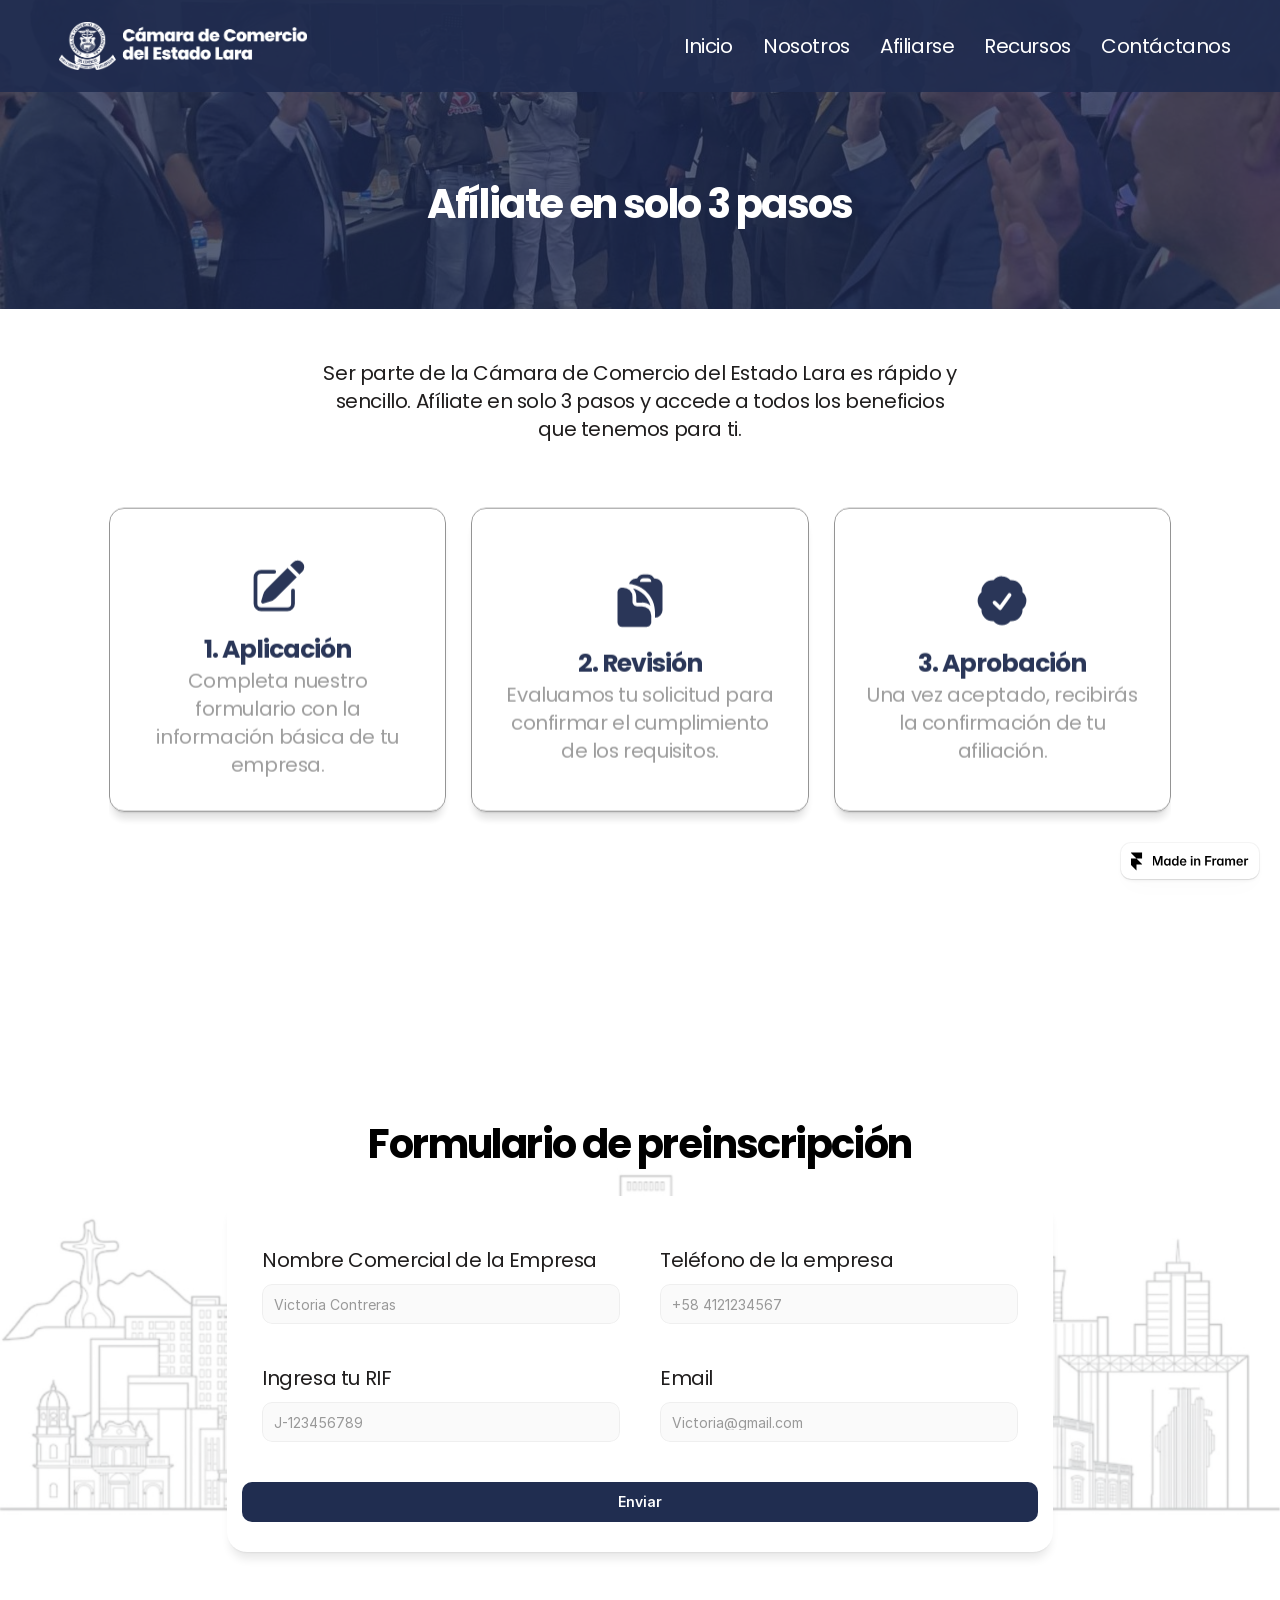
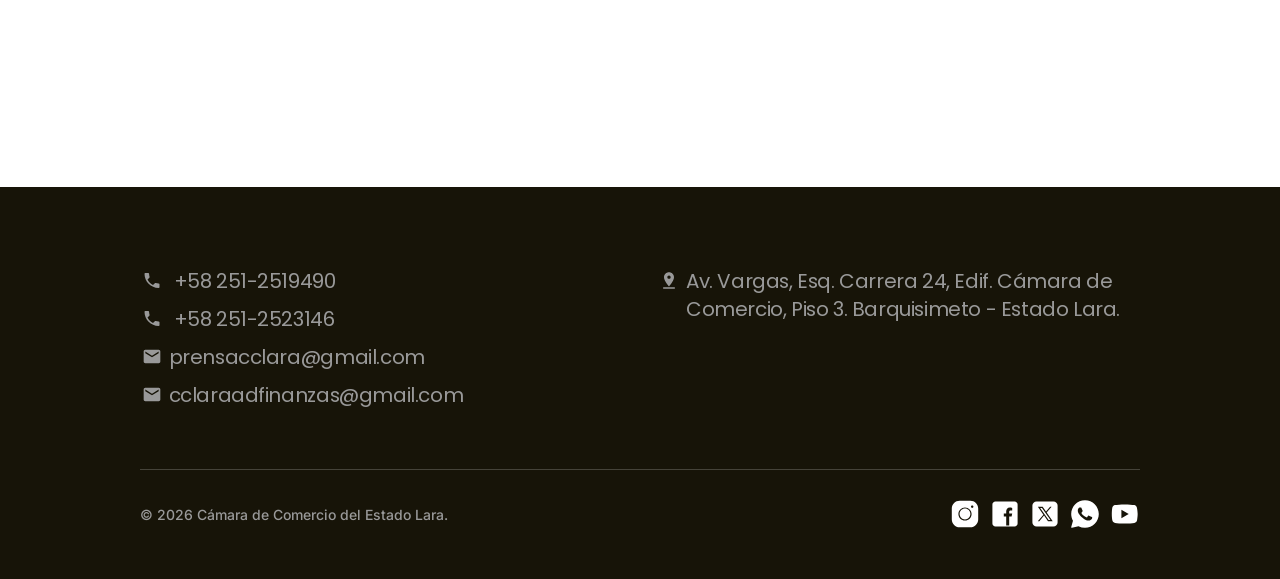
==== afiliarse.html @ 31dc7b29 "Sitio estático exportado desde Framer (HTML, CSS, JS y assets locales) Co-Authored-By: Claude Opus 5" ====
<!doctype html>
<!-- Made in Framer · framer.com -->
<!-- Published Oct 28, 2026, 7:28 PM UTC -->
<html lang="es-VE">
<head>
	<meta charset="utf-8">
	<meta name="viewport" content="width=device-width">
	<meta name="generator" content="Framer 6396d1e">
	<title>Cámara de Comercio Lara</title>
    <link rel="canonical" href="https://camaradecomerciolara.framer.website/afiliarse"><meta property="og:url" content="https://camaradecomerciolara.framer.website/afiliarse"><meta name="description" content="Made with Framer">
    <meta name="framer-search-index" content="/assets/fu/sites/qvVd5x1oqgm8UECJxH6ip/searchIndex-bVcQZ0W7D3Bi.json">
    <meta name="framer-search-index-fallback" content="/assets/fu/sites/qvVd5x1oqgm8UECJxH6ip/searchIndex-euTjOfodGPNb.json">
    <link href="/assets/fu/images/rtGBe6erPjxikh9yQqqmnPoD8.png" rel="icon" media="(prefers-color-scheme: light)">
    <link href="/assets/fu/images/SMGLBYGvixK3QliwaBblkckESlc.png" rel="icon" media="(prefers-color-scheme: dark)">
    <!-- Open Graph -->
    <meta property="og:type" content="website">
    <meta property="og:title" content="Cámara de Comercio Lara">
    <meta property="og:description" content="Made with Framer">
    <!-- X -->
    <meta name="twitter:card" content="summary_large_image">
    <meta name="twitter:title" content="Cámara de Comercio Lara">
    <meta name="twitter:description" content="Made with Framer">
	
	
	
	
	<!-- Start of headStart -->
    
    <!-- End of headStart -->
	
	<style data-framer-font-css>/* cyrillic-ext */
@font-face {
  font-family: 'Inter';
  font-style: normal;
  font-weight: 500;
  font-display: swap;
  src: url(/assets/gfonts/s/inter/v20/UcCO3FwrK3iLTeHuS_nVMrMxCp50SjIw2boKoduKmMEVuI6fAZJhiI2B.woff2) format('woff2');
  unicode-range: U+0460-052F, U+1C80-1C8A, U+20B4, U+2DE0-2DFF, U+A640-A69F, U+FE2E-FE2F;
}
/* cyrillic */
@font-face {
  font-family: 'Inter';
  font-style: normal;
  font-weight: 500;
  font-display: swap;
  src: url(/assets/gfonts/s/inter/v20/UcCO3FwrK3iLTeHuS_nVMrMxCp50SjIw2boKoduKmMEVuI6fAZthiI2B.woff2) format('woff2');
  unicode-range: U+0301, U+0400-045F, U+0490-0491, U+04B0-04B1, U+2116;
}
/* greek-ext */
@font-face {
  font-family: 'Inter';
  font-style: normal;
  font-weight: 500;
  font-display: swap;
  src: url(/assets/gfonts/s/inter/v20/UcCO3FwrK3iLTeHuS_nVMrMxCp50SjIw2boKoduKmMEVuI6fAZNhiI2B.woff2) format('woff2');
  unicode-range: U+1F00-1FFF;
}
/* greek */
@font-face {
  font-family: 'Inter';
  font-style: normal;
  font-weight: 500;
  font-display: swap;
  src: url(/assets/gfonts/s/inter/v20/UcCO3FwrK3iLTeHuS_nVMrMxCp50SjIw2boKoduKmMEVuI6fAZxhiI2B.woff2) format('woff2');
  unicode-range: U+0370-0377, U+037A-037F, U+0384-038A, U+038C, U+038E-03A1, U+03A3-03FF;
}
/* vietnamese */
@font-face {
  font-family: 'Inter';
  font-style: normal;
  font-weight: 500;
  font-display: swap;
  src: url(/assets/gfonts/s/inter/v20/UcCO3FwrK3iLTeHuS_nVMrMxCp50SjIw2boKoduKmMEVuI6fAZBhiI2B.woff2) format('woff2');
  unicode-range: U+0102-0103, U+0110-0111, U+0128-0129, U+0168-0169, U+01A0-01A1, U+01AF-01B0, U+0300-0301, U+0303-0304, U+0308-0309, U+0323, U+0329, U+1EA0-1EF9, U+20AB;
}
/* latin-ext */
@font-face {
  font-family: 'Inter';
  font-style: normal;
  font-weight: 500;
  font-display: swap;
  src: url(/assets/gfonts/s/inter/v20/UcCO3FwrK3iLTeHuS_nVMrMxCp50SjIw2boKoduKmMEVuI6fAZFhiI2B.woff2) format('woff2');
  unicode-range: U+0100-02BA, U+02BD-02C5, U+02C7-02CC, U+02CE-02D7, U+02DD-02FF, U+0304, U+0308, U+0329, U+1D00-1DBF, U+1E00-1E9F, U+1EF2-1EFF, U+2020, U+20A0-20AB, U+20AD-20C4, U+2113, U+2C60-2C7F, U+A720-A7FF;
}
/* latin */
@font-face {
  font-family: 'Inter';
  font-style: normal;
  font-weight: 500;
  font-display: swap;
  src: url(/assets/gfonts/s/inter/v20/UcCO3FwrK3iLTeHuS_nVMrMxCp50SjIw2boKoduKmMEVuI6fAZ9hiA.woff2) format('woff2');
  unicode-range: U+0000-00FF, U+0131, U+0152-0153, U+02BB-02BC, U+02C6, U+02DA, U+02DC, U+0304, U+0308, U+0329, U+2000-206F, U+20AC, U+2122, U+2191, U+2193, U+2212, U+2215, U+FEFF, U+FFFD;
}
/* cyrillic-ext */
@font-face {
  font-family: 'Fragment Mono';
  font-style: normal;
  font-weight: 400;
  src: url(/assets/gfonts/s/fragmentmono/v6/4iCr6K5wfMRRjxp0DA6-2CLnB45HhrUI.woff2) format('woff2');
  unicode-range: U+0460-052F, U+1C80-1C8A, U+20B4, U+2DE0-2DFF, U+A640-A69F, U+FE2E-FE2F;
}
/* latin-ext */
@font-face {
  font-family: 'Fragment Mono';
  font-style: normal;
  font-weight: 400;
  src: url(/assets/gfonts/s/fragmentmono/v6/4iCr6K5wfMRRjxp0DA6-2CLnB41HhrUI.woff2) format('woff2');
  unicode-range: U+0100-02BA, U+02BD-02C5, U+02C7-02CC, U+02CE-02D7, U+02DD-02FF, U+0304, U+0308, U+0329, U+1D00-1DBF, U+1E00-1E9F, U+1EF2-1EFF, U+2020, U+20A0-20AB, U+20AD-20C4, U+2113, U+2C60-2C7F, U+A720-A7FF;
}
/* latin */
@font-face {
  font-family: 'Fragment Mono';
  font-style: normal;
  font-weight: 400;
  src: url(/assets/gfonts/s/fragmentmono/v6/4iCr6K5wfMRRjxp0DA6-2CLnB4NHhg.woff2) format('woff2');
  unicode-range: U+0000-00FF, U+0131, U+0152-0153, U+02BB-02BC, U+02C6, U+02DA, U+02DC, U+0304, U+0308, U+0329, U+2000-206F, U+20AC, U+2122, U+2191, U+2193, U+2212, U+2215, U+FEFF, U+FFFD;
}

@font-face { font-family: "Inter"; src: url("/assets/fu/assets/5vvr9Vy74if2I6bQbJvbw7SY1pQ.woff2"); font-display: swap; font-style: normal; font-weight: 400; unicode-range: U+0460-052F, U+1C80-1C88, U+20B4, U+2DE0-2DFF, U+A640-A69F, U+FE2E-FE2F }
@font-face { font-family: "Inter"; src: url("/assets/fu/assets/EOr0mi4hNtlgWNn9if640EZzXCo.woff2"); font-display: swap; font-style: normal; font-weight: 400; unicode-range: U+0301, U+0400-045F, U+0490-0491, U+04B0-04B1, U+2116 }
@font-face { font-family: "Inter"; src: url("/assets/fu/assets/Y9k9QrlZAqio88Klkmbd8VoMQc.woff2"); font-display: swap; font-style: normal; font-weight: 400; unicode-range: U+1F00-1FFF }
@font-face { font-family: "Inter"; src: url("/assets/fu/assets/OYrD2tBIBPvoJXiIHnLoOXnY9M.woff2"); font-display: swap; font-style: normal; font-weight: 400; unicode-range: U+0370-03FF }
@font-face { font-family: "Inter"; src: url("/assets/fu/assets/JeYwfuaPfZHQhEG8U5gtPDZ7WQ.woff2"); font-display: swap; font-style: normal; font-weight: 400; unicode-range: U+0100-024F, U+0259, U+1E00-1EFF, U+2020, U+20A0-20AB, U+20AD-20CF, U+2113, U+2C60-2C7F, U+A720-A7FF }
@font-face { font-family: "Inter"; src: url("/assets/fu/assets/GrgcKwrN6d3Uz8EwcLHZxwEfC4.woff2"); font-display: swap; font-style: normal; font-weight: 400; unicode-range: U+0000-00FF, U+0131, U+0152-0153, U+02BB-02BC, U+02C6, U+02DA, U+02DC, U+2000-206F, U+2070, U+2074-207E, U+2080-208E, U+20AC, U+2122, U+2191, U+2193, U+2212, U+2215, U+FEFF, U+FFFD }
@font-face { font-family: "Inter"; src: url("/assets/fu/assets/b6Y37FthZeALduNqHicBT6FutY.woff2"); font-display: swap; font-style: normal; font-weight: 400; unicode-range: U+0102-0103, U+0110-0111, U+0128-0129, U+0168-0169, U+01A0-01A1, U+01AF-01B0, U+1EA0-1EF9, U+20AB }
@font-face { font-family: "Inter"; src: url("/assets/fu/assets/vQyevYAyHtARFwPqUzQGpnDs.woff2"); font-display: swap; font-style: normal; font-weight: 400; unicode-range: U+0000-00FF, U+0131, U+0152-0153, U+02BB-02BC, U+02C6, U+02DA, U+02DC, U+2000-206F, U+2074, U+20AC, U+2122, U+2191, U+2193, U+2212, U+2215, U+FEFF, U+FFFD }
@font-face { font-family: "Inter"; src: url("/assets/fu/assets/mkY5Sgyq51ik0AMrSBwhm9DJg.woff2"); font-style: normal; font-weight: 900; unicode-range: U+0460-052F, U+1C80-1C88, U+20B4, U+2DE0-2DFF, U+A640-A69F, U+FE2E-FE2F }
@font-face { font-family: "Inter"; src: url("/assets/fu/assets/X5hj6qzcHUYv7h1390c8Rhm6550.woff2"); font-style: normal; font-weight: 900; unicode-range: U+0301, U+0400-045F, U+0490-0491, U+04B0-04B1, U+2116 }
@font-face { font-family: "Inter"; src: url("/assets/fu/assets/gQhNpS3tN86g8RcVKYUUaKt2oMQ.woff2"); font-style: normal; font-weight: 900; unicode-range: U+1F00-1FFF }
@font-face { font-family: "Inter"; src: url("/assets/fu/assets/cugnVhSraaRyANCaUtI5FV17wk.woff2"); font-style: normal; font-weight: 900; unicode-range: U+0370-03FF }
@font-face { font-family: "Inter"; src: url("/assets/fu/assets/5HcVoGak8k5agFJSaKa4floXVu0.woff2"); font-style: normal; font-weight: 900; unicode-range: U+0100-024F, U+0259, U+1E00-1EFF, U+2020, U+20A0-20AB, U+20AD-20CF, U+2113, U+2C60-2C7F, U+A720-A7FF }
@font-face { font-family: "Inter"; src: url("/assets/fu/assets/jn4BtSPLlS0NDp1KiFAtFKiiY0o.woff2"); font-style: normal; font-weight: 900; unicode-range: U+0000-00FF, U+0131, U+0152-0153, U+02BB-02BC, U+02C6, U+02DA, U+02DC, U+2000-206F, U+2074, U+20AC, U+2122, U+2191, U+2193, U+2212, U+2215, U+FEFF, U+FFFD }
@font-face { font-family: "Inter"; src: url("/assets/fu/assets/P2Bw01CtL0b9wqygO0sSVogWbo.woff2"); font-style: normal; font-weight: 900; unicode-range: U+0102-0103, U+0110-0111, U+0128-0129, U+0168-0169, U+01A0-01A1, U+01AF-01B0, U+1EA0-1EF9, U+20AB }
@font-face { font-family: "Inter"; src: url("/assets/fu/assets/05KsVHGDmqXSBXM4yRZ65P8i0s.woff2"); font-style: italic; font-weight: 900; unicode-range: U+0460-052F, U+1C80-1C88, U+20B4, U+2DE0-2DFF, U+A640-A69F, U+FE2E-FE2F }
@font-face { font-family: "Inter"; src: url("/assets/fu/assets/ky8ovPukK4dJ1Pxq74qGhOqCYI.woff2"); font-style: italic; font-weight: 900; unicode-range: U+0301, U+0400-045F, U+0490-0491, U+04B0-04B1, U+2116 }
@font-face { font-family: "Inter"; src: url("/assets/fu/assets/vvNSqIj42qeQ2bvCRBIWKHscrc.woff2"); font-style: italic; font-weight: 900; unicode-range: U+1F00-1FFF }
@font-face { font-family: "Inter"; src: url("/assets/fu/assets/3ZmXbBKToJifDV9gwcifVd1tEY.woff2"); font-style: italic; font-weight: 900; unicode-range: U+0370-03FF }
@font-face { font-family: "Inter"; src: url("/assets/fu/assets/FNfhX3dt4ChuLJq2PwdlxHO7PU.woff2"); font-style: italic; font-weight: 900; unicode-range: U+0100-024F, U+0259, U+1E00-1EFF, U+2020, U+20A0-20AB, U+20AD-20CF, U+2113, U+2C60-2C7F, U+A720-A7FF }
@font-face { font-family: "Inter"; src: url("/assets/fu/assets/g0c8vEViiXNlKAgI4Ymmk3Ig.woff2"); font-style: italic; font-weight: 900; unicode-range: U+0000-00FF, U+0131, U+0152-0153, U+02BB-02BC, U+02C6, U+02DA, U+02DC, U+2000-206F, U+2074, U+20AC, U+2122, U+2191, U+2193, U+2212, U+2215, U+FEFF, U+FFFD }
@font-face { font-family: "Inter"; src: url("/assets/fu/assets/efTfQcBJ53kM2pB1hezSZ3RDUFs.woff2"); font-style: italic; font-weight: 900; unicode-range: U+0102-0103, U+0110-0111, U+0128-0129, U+0168-0169, U+01A0-01A1, U+01AF-01B0, U+1EA0-1EF9, U+20AB }
@font-face { font-family: "Inter"; src: url("/assets/fu/assets/H89BbHkbHDzlxZzxi8uPzTsp90.woff2"); font-display: swap; font-style: italic; font-weight: 700; unicode-range: U+0460-052F, U+1C80-1C88, U+20B4, U+2DE0-2DFF, U+A640-A69F, U+FE2E-FE2F }
@font-face { font-family: "Inter"; src: url("/assets/fu/assets/u6gJwDuwB143kpNK1T1MDKDWkMc.woff2"); font-display: swap; font-style: italic; font-weight: 700; unicode-range: U+0301, U+0400-045F, U+0490-0491, U+04B0-04B1, U+2116 }
@font-face { font-family: "Inter"; src: url("/assets/fu/assets/43sJ6MfOPh1LCJt46OvyDuSbA6o.woff2"); font-display: swap; font-style: italic; font-weight: 700; unicode-range: U+1F00-1FFF }
@font-face { font-family: "Inter"; src: url("/assets/fu/assets/wccHG0r4gBDAIRhfHiOlq6oEkqw.woff2"); font-display: swap; font-style: italic; font-weight: 700; unicode-range: U+0370-03FF }
@font-face { font-family: "Inter"; src: url("/assets/fu/assets/WZ367JPwf9bRW6LdTHN8rXgSjw.woff2"); font-display: swap; font-style: italic; font-weight: 700; unicode-range: U+0100-024F, U+0259, U+1E00-1EFF, U+2020, U+20A0-20AB, U+20AD-20CF, U+2113, U+2C60-2C7F, U+A720-A7FF }
@font-face { font-family: "Inter"; src: url("/assets/fu/assets/QxmhnWTzLtyjIiZcfaLIJ8EFBXU.woff2"); font-display: swap; font-style: italic; font-weight: 700; unicode-range: U+0000-00FF, U+0131, U+0152-0153, U+02BB-02BC, U+02C6, U+02DA, U+02DC, U+2000-206F, U+2074, U+20AC, U+2122, U+2191, U+2193, U+2212, U+2215, U+FEFF, U+FFFD }
@font-face { font-family: "Inter"; src: url("/assets/fu/assets/2A4Xx7CngadFGlVV4xrO06OBHY.woff2"); font-display: swap; font-style: italic; font-weight: 700; unicode-range: U+0102-0103, U+0110-0111, U+0128-0129, U+0168-0169, U+01A0-01A1, U+01AF-01B0, U+1EA0-1EF9, U+20AB }
@font-face { font-family: "Inter"; src: url("/assets/fu/assets/hyOgCu0Xnghbimh0pE8QTvtt2AU.woff2"); font-display: swap; font-style: normal; font-weight: 600; unicode-range: U+0460-052F, U+1C80-1C88, U+20B4, U+2DE0-2DFF, U+A640-A69F, U+FE2E-FE2F }
@font-face { font-family: "Inter"; src: url("/assets/fu/assets/NeGmSOXrPBfEFIy5YZeHq17LEDA.woff2"); font-display: swap; font-style: normal; font-weight: 600; unicode-range: U+0301, U+0400-045F, U+0490-0491, U+04B0-04B1, U+2116 }
@font-face { font-family: "Inter"; src: url("/assets/fu/assets/oYaAX5himiTPYuN8vLWnqBbfD2s.woff2"); font-display: swap; font-style: normal; font-weight: 600; unicode-range: U+1F00-1FFF }
@font-face { font-family: "Inter"; src: url("/assets/fu/assets/lEJLP4R0yuCaMCjSXYHtJw72M.woff2"); font-display: swap; font-style: normal; font-weight: 600; unicode-range: U+0370-03FF }
@font-face { font-family: "Inter"; src: url("/assets/fu/assets/cRJyLNuTJR5jbyKzGi33wU9cqIQ.woff2"); font-display: swap; font-style: normal; font-weight: 600; unicode-range: U+0100-024F, U+0259, U+1E00-1EFF, U+2020, U+20A0-20AB, U+20AD-20CF, U+2113, U+2C60-2C7F, U+A720-A7FF }
@font-face { font-family: "Inter"; src: url("/assets/fu/assets/1ZFS7N918ojhhd0nQWdj3jz4w.woff2"); font-display: swap; font-style: normal; font-weight: 600; unicode-range: U+0000-00FF, U+0131, U+0152-0153, U+02BB-02BC, U+02C6, U+02DA, U+02DC, U+2000-206F, U+2074, U+20AC, U+2122, U+2191, U+2193, U+2212, U+2215, U+FEFF, U+FFFD }
@font-face { font-family: "Inter"; src: url("/assets/fu/assets/A0Wcc7NgXMjUuFdquHDrIZpzZw0.woff2"); font-display: swap; font-style: normal; font-weight: 600; unicode-range: U+0102-0103, U+0110-0111, U+0128-0129, U+0168-0169, U+01A0-01A1, U+01AF-01B0, U+1EA0-1EF9, U+20AB }
@font-face { font-family: "Inter"; src: url("/assets/fu/assets/DpPBYI0sL4fYLgAkX8KXOPVt7c.woff2"); font-display: swap; font-style: normal; font-weight: 700; unicode-range: U+0460-052F, U+1C80-1C88, U+20B4, U+2DE0-2DFF, U+A640-A69F, U+FE2E-FE2F }
@font-face { font-family: "Inter"; src: url("/assets/fu/assets/4RAEQdEOrcnDkhHiiCbJOw92Lk.woff2"); font-display: swap; font-style: normal; font-weight: 700; unicode-range: U+0301, U+0400-045F, U+0490-0491, U+04B0-04B1, U+2116 }
@font-face { font-family: "Inter"; src: url("/assets/fu/assets/1K3W8DizY3v4emK8Mb08YHxTbs.woff2"); font-display: swap; font-style: normal; font-weight: 700; unicode-range: U+1F00-1FFF }
@font-face { font-family: "Inter"; src: url("/assets/fu/assets/tUSCtfYVM1I1IchuyCwz9gDdQ.woff2"); font-display: swap; font-style: normal; font-weight: 700; unicode-range: U+0370-03FF }
@font-face { font-family: "Inter"; src: url("/assets/fu/assets/VgYFWiwsAC5OYxAycRXXvhze58.woff2"); font-display: swap; font-style: normal; font-weight: 700; unicode-range: U+0100-024F, U+0259, U+1E00-1EFF, U+2020, U+20A0-20AB, U+20AD-20CF, U+2113, U+2C60-2C7F, U+A720-A7FF }
@font-face { font-family: "Inter"; src: url("/assets/fu/assets/DXD0Q7LSl7HEvDzucnyLnGBHM.woff2"); font-display: swap; font-style: normal; font-weight: 700; unicode-range: U+0000-00FF, U+0131, U+0152-0153, U+02BB-02BC, U+02C6, U+02DA, U+02DC, U+2000-206F, U+2074, U+20AC, U+2122, U+2191, U+2193, U+2212, U+2215, U+FEFF, U+FFFD }
@font-face { font-family: "Inter"; src: url("/assets/fu/assets/GIryZETIX4IFypco5pYZONKhJIo.woff2"); font-display: swap; font-style: normal; font-weight: 700; unicode-range: U+0102-0103, U+0110-0111, U+0128-0129, U+0168-0169, U+01A0-01A1, U+01AF-01B0, U+1EA0-1EF9, U+20AB }
@font-face { font-family: "Inter"; src: url("/assets/fu/assets/CfMzU8w2e7tHgF4T4rATMPuWosA.woff2"); font-display: swap; font-style: italic; font-weight: 400; unicode-range: U+0460-052F, U+1C80-1C88, U+20B4, U+2DE0-2DFF, U+A640-A69F, U+FE2E-FE2F }
@font-face { font-family: "Inter"; src: url("/assets/fu/assets/867QObYax8ANsfX4TGEVU9YiCM.woff2"); font-display: swap; font-style: italic; font-weight: 400; unicode-range: U+0301, U+0400-045F, U+0490-0491, U+04B0-04B1, U+2116 }
@font-face { font-family: "Inter"; src: url("/assets/fu/assets/Oyn2ZbENFdnW7mt2Lzjk1h9Zb9k.woff2"); font-display: swap; font-style: italic; font-weight: 400; unicode-range: U+1F00-1FFF }
@font-face { font-family: "Inter"; src: url("/assets/fu/assets/cdAe8hgZ1cMyLu9g005pAW3xMo.woff2"); font-display: swap; font-style: italic; font-weight: 400; unicode-range: U+0370-03FF }
@font-face { font-family: "Inter"; src: url("/assets/fu/assets/DOfvtmE1UplCq161m6Hj8CSQYg.woff2"); font-display: swap; font-style: italic; font-weight: 400; unicode-range: U+0100-024F, U+0259, U+1E00-1EFF, U+2020, U+20A0-20AB, U+20AD-20CF, U+2113, U+2C60-2C7F, U+A720-A7FF }
@font-face { font-family: "Inter"; src: url("/assets/fu/assets/vFzuJY0c65av44uhEKB6vyjFMg.woff2"); font-display: swap; font-style: italic; font-weight: 400; unicode-range: U+0000-00FF, U+0131, U+0152-0153, U+02BB-02BC, U+02C6, U+02DA, U+02DC, U+2000-206F, U+2074, U+20AC, U+2122, U+2191, U+2193, U+2212, U+2215, U+FEFF, U+FFFD }
@font-face { font-family: "Inter"; src: url("/assets/fu/assets/tKtBcDnBMevsEEJKdNGhhkLzYo.woff2"); font-display: swap; font-style: italic; font-weight: 400; unicode-range: U+0102-0103, U+0110-0111, U+0128-0129, U+0168-0169, U+01A0-01A1, U+01AF-01B0, U+1EA0-1EF9, U+20AB }
@font-face { font-family: "Inter"; src: url("/assets/fu/assets/syRNPWzAMIrcJ3wIlPIP43KjQs.woff2"); font-display: swap; font-style: normal; font-weight: 700; unicode-range: U+0000-00FF, U+0131, U+0152-0153, U+02BB-02BC, U+02C6, U+02DA, U+02DC, U+2000-206F, U+2070, U+2074-207E, U+2080-208E, U+20AC, U+2122, U+2191, U+2193, U+2212, U+2215, U+FEFF, U+FFFD }
@font-face { font-family: "Inter"; src: url("/assets/fu/assets/vxBnBhH8768IFAXAb4Qf6wQHKs.woff2"); font-display: swap; font-style: italic; font-weight: 600; unicode-range: U+0460-052F, U+1C80-1C88, U+20B4, U+2DE0-2DFF, U+A640-A69F, U+FE2E-FE2F }
@font-face { font-family: "Inter"; src: url("/assets/fu/assets/zSsEuoJdh8mcFVk976C05ZfQr8.woff2"); font-display: swap; font-style: italic; font-weight: 600; unicode-range: U+0301, U+0400-045F, U+0490-0491, U+04B0-04B1, U+2116 }
@font-face { font-family: "Inter"; src: url("/assets/fu/assets/b8ezwLrN7h2AUoPEENcsTMVJ0.woff2"); font-display: swap; font-style: italic; font-weight: 600; unicode-range: U+1F00-1FFF }
@font-face { font-family: "Inter"; src: url("/assets/fu/assets/mvNEIBLyHbscgHtwfsByjXUz3XY.woff2"); font-display: swap; font-style: italic; font-weight: 600; unicode-range: U+0370-03FF }
@font-face { font-family: "Inter"; src: url("/assets/fu/assets/6FI2EneKzM3qBy5foOZXey7coCA.woff2"); font-display: swap; font-style: italic; font-weight: 600; unicode-range: U+0100-024F, U+0259, U+1E00-1EFF, U+2020, U+20A0-20AB, U+20AD-20CF, U+2113, U+2C60-2C7F, U+A720-A7FF }
@font-face { font-family: "Inter"; src: url("/assets/fu/assets/qrVgiXNd6RuQjETYQiVQ9nqCk.woff2"); font-display: swap; font-style: italic; font-weight: 600; unicode-range: U+0000-00FF, U+0131, U+0152-0153, U+02BB-02BC, U+02C6, U+02DA, U+02DC, U+2000-206F, U+2074, U+20AC, U+2122, U+2191, U+2193, U+2212, U+2215, U+FEFF, U+FFFD }
@font-face { font-family: "Inter"; src: url("/assets/fu/assets/NHHeAKJVP0ZWHk5YZnQQChIsBM.woff2"); font-display: swap; font-style: italic; font-weight: 600; unicode-range: U+0102-0103, U+0110-0111, U+0128-0129, U+0168-0169, U+01A0-01A1, U+01AF-01B0, U+1EA0-1EF9, U+20AB }
@font-face { font-family: "Poppins"; src: url("/assets/fu/third-party-assets/fontshare/wf/EOHGWBZYYKO6R4PWP4S2B3FFWHHBEZN6/UWQLMF4AFWLXCJQCFV3WRVYC77KZXPRB/FYG6OCH7XOLUUSZTIZE65ATBZWF623O4.woff2"); font-display: swap; font-style: normal; font-weight: 700 }
@font-face { font-family: "Poppins"; src: url("/assets/fu/third-party-assets/fontshare/wf/NC2MP33RO4WQTSTEEAWBJLAEXNCNEQVF/7F4U3COKLHQH4WUH3AXPC7N4UELEWJQN/JMWNCAGBH3TLANIVQPVABVAVNV5QERTH.woff2"); font-display: swap; font-style: normal; font-weight: 400 }
@font-face { font-family: "Poppins"; src: url("/assets/fu/third-party-assets/fontshare/wf/22GWRXQXMICIWABQXFWKIWZIILKO5JDJ/2BBKMSVLV5CSDOZ7HEEECOTKPOVVJOC3/RNFY4UJD36462ZMGEIC5I7KNE73BPOAU.woff2"); font-style: normal; font-weight: 900 }
@font-face { font-family: "Poppins"; src: url("/assets/fu/third-party-assets/fontshare/wf/2PWH5ACYHQEXIHGDLY5OWYMAC3F65AK5/OD6JOLYDRZZOKZGAPOMF7QEWPC5DTZS6/F5IVXJVPQ2DIFNG5HQZ7NI5VG7P7VDLV.woff2"); font-style: italic; font-weight: 900 }
@font-face { font-family: "Poppins"; src: url("/assets/fu/third-party-assets/fontshare/wf/JQL34MORONR7D7BXOVTX3KBGJGEJQ5BJ/CKUZVY5SFANCFAT7FS3MP6ZL4BMEWCJE/NOLRWF3JBJ434MILPG5RB6R2B4HGRSZB.woff2"); font-display: swap; font-style: italic; font-weight: 700 }
@font-face { font-family: "Poppins"; src: url("/assets/fu/third-party-assets/fontshare/wf/7LLTLAW3NRWOADG4II2JGKZC6OSEMBQC/EYFXWX77PEMPU645EAWOTG22E375GULW/SSNNTU67MMJH4CSWT443B4KJ7OB4WFHF.woff2"); font-display: swap; font-style: italic; font-weight: 400 }
@font-face { font-family: "Poppins"; src: url("/assets/fu/third-party-assets/fontshare/wf/K4RHKGAGLQZBXEZQT2O2AGSLKJF2E4YC/JRUTXNFPWLFGIEVSSEYOW7EP7TYM3V6A/UCDYLFFGLZRGCFY5GYDYM5LDB52BAR5M.woff2"); font-display: swap; font-style: normal; font-weight: 500 }
@font-face { font-family: "Poppins"; src: url("/assets/fu/third-party-assets/fontshare/wf/4HH4RITHYMRL7VREMN2WV2L6LQZKPRWE/ZWMGJ4LKTJ4NT5NKCHS5WLI6CRRRO2SE/OFRM3ATAEVJKZWGG6S4JN4P6SBPN2BLD.woff2"); font-display: swap; font-style: italic; font-weight: 500 }
@font-face { font-family: "Poppins"; src: url("/assets/fu/third-party-assets/fontshare/wf/E6J4GS76KHNRRUWODFCFOX2JRKNRSFVY/3GYVT5S4AH7VMPASDDKOTIPV6P3WJXGI/24R4YOH3G2SFDSTCNHOVGYEX3DMRC3CE.woff2"); font-display: swap; font-style: normal; font-weight: 600 }
@font-face { font-family: "Inter Placeholder"; src: local("Arial"); ascent-override: 89.79%; descent-override: 22.36%; line-gap-override: 0.00%; size-adjust: 107.89% }
@font-face { font-family: "Poppins Placeholder"; src: local("Arial"); ascent-override: 91.95%; descent-override: 30.94%; line-gap-override: 7.96%; size-adjust: 113.11% }</style>
	<link href="https://fonts.gstatic.com" rel="preconnect" crossorigin>
	
	<meta name="robots" content="max-image-preview:large"><style data-framer-breakpoint-css>@media(min-width: 1200px){.hidden-15doi17{display:none!important}}@media(min-width: 810px) and (max-width: 1199.98px){.hidden-1p3924s{display:none!important}}@media(max-width: 809.98px){.hidden-18pzvcn{display:none!important}}@media(min-width: 1200px){.hidden-m44vip{display:none!important}}@media(min-width: 810px) and (max-width: 1199.98px){.hidden-xug17x{display:none!important}}@media(max-width: 809.98px){.hidden-rttqvg{display:none!important}}</style><style data-framer-css-ssr-minified data-framer-components="framer-lib-cursors-host framer-DO5XE PropertyOverrides framer-sNRu0 framer-lib-combinedCSSRules framer-dxxQk framer-lib-form-plain-text-input framer-axv4e framer-81bG7">html,body,#main{box-sizing:border-box;margin:0;padding:0}:root{-webkit-font-smoothing:antialiased;-moz-osx-font-smoothing:grayscale}*{box-sizing:border-box;-webkit-font-smoothing:inherit}h1,h2,h3,h4,h5,h6,p,figure{margin:0}body,input,textarea,select,button{font-family:sans-serif;font-size:12px}body{--token-e23e87f1-17f7-4335-a329-89e0b8eec106:#201e1e;--token-499ab5eb-1675-4f2a-87bc-92b2b9462476:#fff;--token-66b90def-d7b3-4c7a-b356-2e9c549e398f:#063;--token-5af3bcb4-72a9-481d-b0e2-9d81d0d4efd8:#cdebf5;--token-10d2e388-2bda-48e5-b4ec-725acf568f4d:#ba0000;--token-ad7b2016-d494-4c5e-a4da-a40dd9db57dd:#fc0;--token-1bc3b54e-1a06-4b36-95a6-3a95a29fb12d:#999;--token-7d3fadfd-d79b-4118-a2fa-b9dad919f122:#202d50}@supports (z-index:calc(infinity)){#__framer-badge-container{--infinity:infinity}}#__framer-badge-container{pointer-events:none;width:100%;z-index:calc(var(--infinity,2147480000));justify-content:flex-end;padding:20px;display:flex;position:fixed;bottom:0}body{--framer-will-change-override:none}@supports (background:-webkit-named-image(i)) and (not (grid-template-rows:subgrid)){body{--framer-will-change-override:transform}}body{--framer-will-change-filter-override:none}@supports (background:-webkit-named-image(i)) and (not (position-area:top right)){body{--framer-will-change-filter-override:filter}}[data-framer-component-type]{position:absolute}[data-framer-component-type=Text]{cursor:inherit}[data-framer-component-text-autosized] *{white-space:pre}[data-framer-component-type=Text]>*{text-align:var(--framer-text-alignment,start)}[data-framer-component-type=Text] span span,[data-framer-component-type=Text] p span,[data-framer-component-type=Text] h1 span,[data-framer-component-type=Text] h2 span,[data-framer-component-type=Text] h3 span,[data-framer-component-type=Text] h4 span,[data-framer-component-type=Text] h5 span,[data-framer-component-type=Text] h6 span{display:block}[data-framer-component-type=Text] span span span,[data-framer-component-type=Text] p span span,[data-framer-component-type=Text] h1 span span,[data-framer-component-type=Text] h2 span span,[data-framer-component-type=Text] h3 span span,[data-framer-component-type=Text] h4 span span,[data-framer-component-type=Text] h5 span span,[data-framer-component-type=Text] h6 span span{display:unset}[data-framer-component-type=Text] div div span,[data-framer-component-type=Text] a div span,[data-framer-component-type=Text] span span span,[data-framer-component-type=Text] p span span,[data-framer-component-type=Text] h1 span span,[data-framer-component-type=Text] h2 span span,[data-framer-component-type=Text] h3 span span,[data-framer-component-type=Text] h4 span span,[data-framer-component-type=Text] h5 span span,[data-framer-component-type=Text] h6 span span,[data-framer-component-type=Text] a{font-family:var(--font-family);font-style:var(--font-style);font-weight:min(calc(var(--framer-font-weight-increase,0) + var(--font-weight,400)), 900);color:var(--text-color);letter-spacing:var(--letter-spacing);font-size:var(--font-size);text-transform:var(--text-transform);--text-decoration:var(--framer-text-decoration-style,solid) var(--framer-text-decoration,none) var(--framer-text-decoration-color,currentcolor) var(--framer-text-decoration-thickness,auto);--text-decoration-skip-ink:var(--framer-text-decoration-skip-ink);--text-underline-offset:var(--framer-text-decoration-offset);line-height:var(--line-height);--font-family:var(--framer-font-family);--font-style:var(--framer-font-style);--font-weight:var(--framer-font-weight);--text-color:var(--framer-text-color);--letter-spacing:var(--framer-letter-spacing);--font-size:var(--framer-font-size);--text-transform:var(--framer-text-transform);--line-height:var(--framer-line-height)}[data-framer-component-type=Text] a,[data-framer-component-type=Text] a div span,[data-framer-component-type=Text] a span span span,[data-framer-component-type=Text] a p span span,[data-framer-component-type=Text] a h1 span span,[data-framer-component-type=Text] a h2 span span,[data-framer-component-type=Text] a h3 span span,[data-framer-component-type=Text] a h4 span span,[data-framer-component-type=Text] a h5 span span,[data-framer-component-type=Text] a h6 span span{--font-family:var(--framer-link-font-family,var(--framer-font-family));--font-style:var(--framer-link-font-style,var(--framer-font-style));--font-weight:var(--framer-link-font-weight,var(--framer-font-weight));--text-color:var(--framer-link-text-color,var(--framer-text-color));--font-size:var(--framer-link-font-size,var(--framer-font-size));--text-transform:var(--framer-link-text-transform,var(--framer-text-transform));--text-decoration:var(--framer-link-text-decoration-style,var(--framer-text-decoration-style,solid)) var(--framer-link-text-decoration,var(--framer-text-decoration,none)) var(--framer-link-text-decoration-color,var(--framer-text-decoration-color,currentcolor)) var(--framer-link-text-decoration-thickness,var(--framer-text-decoration-thickness,auto));--text-decoration-skip-ink:var(--framer-link-text-decoration-skip-ink,var(--framer-text-decoration-skip-ink));--text-underline-offset:var(--framer-link-text-decoration-offset,var(--framer-text-decoration-offset))}[data-framer-component-type=Text] a:hover,[data-framer-component-type=Text] a div span:hover,[data-framer-component-type=Text] a span span span:hover,[data-framer-component-type=Text] a p span span:hover,[data-framer-component-type=Text] a h1 span span:hover,[data-framer-component-type=Text] a h2 span span:hover,[data-framer-component-type=Text] a h3 span span:hover,[data-framer-component-type=Text] a h4 span span:hover,[data-framer-component-type=Text] a h5 span span:hover,[data-framer-component-type=Text] a h6 span span:hover{--font-family:var(--framer-link-hover-font-family,var(--framer-link-font-family,var(--framer-font-family)));--font-style:var(--framer-link-hover-font-style,var(--framer-link-font-style,var(--framer-font-style)));--font-weight:var(--framer-link-hover-font-weight,var(--framer-link-font-weight,var(--framer-font-weight)));--text-color:var(--framer-link-hover-text-color,var(--framer-link-text-color,var(--framer-text-color)));--font-size:var(--framer-link-hover-font-size,var(--framer-link-font-size,var(--framer-font-size)));--text-transform:var(--framer-link-hover-text-transform,var(--framer-link-text-transform,var(--framer-text-transform)));--text-decoration:var(--framer-link-hover-text-decoration-style,var(--framer-link-text-decoration-style,var(--framer-text-decoration-style,solid))) var(--framer-link-hover-text-decoration,var(--framer-link-text-decoration,var(--framer-text-decoration,none))) var(--framer-link-hover-text-decoration-color,var(--framer-link-text-decoration-color,var(--framer-text-decoration-color,currentcolor))) var(--framer-link-hover-text-decoration-thickness,var(--framer-link-text-decoration-thickness,var(--framer-text-decoration-thickness,auto)));--text-decoration-skip-ink:var(--framer-link-hover-text-decoration-skip-ink,var(--framer-link-text-decoration-skip-ink,var(--framer-text-decoration-skip-ink)));--text-underline-offset:var(--framer-link-hover-text-decoration-offset,var(--framer-link-text-decoration-offset,var(--framer-text-decoration-offset)))}[data-framer-component-type=Text].isCurrent a,[data-framer-component-type=Text].isCurrent a div span,[data-framer-component-type=Text].isCurrent a span span span,[data-framer-component-type=Text].isCurrent a p span span,[data-framer-component-type=Text].isCurrent a h1 span span,[data-framer-component-type=Text].isCurrent a h2 span span,[data-framer-component-type=Text].isCurrent a h3 span span,[data-framer-component-type=Text].isCurrent a h4 span span,[data-framer-component-type=Text].isCurrent a h5 span span,[data-framer-component-type=Text].isCurrent a h6 span span{--font-family:var(--framer-link-current-font-family,var(--framer-link-font-family,var(--framer-font-family)));--font-style:var(--framer-link-current-font-style,var(--framer-link-font-style,var(--framer-font-style)));--font-weight:var(--framer-link-current-font-weight,var(--framer-link-font-weight,var(--framer-font-weight)));--text-color:var(--framer-link-current-text-color,var(--framer-link-text-color,var(--framer-text-color)));--font-size:var(--framer-link-current-font-size,var(--framer-link-font-size,var(--framer-font-size)));--text-transform:var(--framer-link-current-text-transform,var(--framer-link-text-transform,var(--framer-text-transform)));--text-decoration:var(--framer-link-current-text-decoration-style,var(--framer-link-text-decoration-style,var(--framer-text-decoration-style,solid))) var(--framer-link-current-text-decoration,var(--framer-link-text-decoration,var(--framer-text-decoration,none))) var(--framer-link-current-text-decoration-color,var(--framer-link-text-decoration-color,var(--framer-text-decoration-color,currentcolor))) var(--framer-link-current-text-decoration-thickness,var(--framer-link-text-decoration-thickness,var(--framer-text-decoration-thickness,auto)));--text-decoration-skip-ink:var(--framer-link-current-text-decoration-skip-ink,var(--framer-link-text-decoration-skip-ink,var(--framer-text-decoration-skip-ink)));--text-underline-offset:var(--framer-link-current-text-decoration-offset,var(--framer-link-text-decoration-offset,var(--framer-text-decoration-offset)))}[data-framer-component-type=RichTextContainer]{outline:none;flex-direction:column;flex-shrink:0;justify-content:flex-start;display:flex}p.framer-text,div.framer-text,figure.framer-text,h1.framer-text,h2.framer-text,h3.framer-text,h4.framer-text,h5.framer-text,h6.framer-text,ol.framer-text,ul.framer-text{margin:0;padding:0}p.framer-text,div.framer-text,h1.framer-text,h2.framer-text,h3.framer-text,h4.framer-text,h5.framer-text,h6.framer-text,li.framer-text,ol.framer-text,ul.framer-text,mark.framer-text,span.framer-text:not([data-text-fill]){font-family:var(--framer-font-family-preview,var(--framer-blockquote-font-family,var(--framer-font-family,Inter, Inter Placeholder, sans-serif)));font-style:var(--framer-font-style-preview,var(--framer-blockquote-font-style,var(--framer-font-style,normal)));font-weight:var(--framer-font-weight-preview,var(--framer-blockquote-font-weight,var(--framer-font-weight,400)));color:var(--framer-blockquote-text-color,var(--framer-text-color,#000));font-size:calc(var(--framer-blockquote-font-size,var(--framer-font-size,16px)) * var(--framer-font-size-scale,1));letter-spacing:var(--framer-blockquote-letter-spacing,var(--framer-letter-spacing,0));text-transform:var(--framer-blockquote-text-transform,var(--framer-text-transform,none));-webkit-text-decoration-line:var(--framer-blockquote-text-decoration,var(--framer-text-decoration,initial));text-decoration-line:var(--framer-blockquote-text-decoration,var(--framer-text-decoration,initial));-webkit-text-decoration-style:var(--framer-blockquote-text-decoration-style,var(--framer-text-decoration-style,initial));text-decoration-style:var(--framer-blockquote-text-decoration-style,var(--framer-text-decoration-style,initial));-webkit-text-decoration-color:var(--framer-blockquote-text-decoration-color,var(--framer-text-decoration-color,initial));text-decoration-color:var(--framer-blockquote-text-decoration-color,var(--framer-text-decoration-color,initial));text-decoration-thickness:var(--framer-blockquote-text-decoration-thickness,var(--framer-text-decoration-thickness,initial));text-decoration-skip-ink:var(--framer-blockquote-text-decoration-skip-ink,var(--framer-text-decoration-skip-ink,initial));text-underline-offset:var(--framer-blockquote-text-decoration-offset,var(--framer-text-decoration-offset,initial));line-height:var(--framer-blockquote-line-height,var(--framer-line-height,1.2em));text-align:var(--framer-blockquote-text-alignment,var(--framer-text-alignment,start));-webkit-text-stroke-width:var(--framer-text-stroke-width,initial);-webkit-text-stroke-color:var(--framer-text-stroke-color,initial);-moz-font-feature-settings:var(--framer-font-open-type-features,initial);-webkit-font-feature-settings:var(--framer-font-open-type-features,initial);font-feature-settings:var(--framer-font-open-type-features,initial);font-variation-settings:var(--framer-font-variation-axes-preview,var(--framer-font-variation-axes,normal));text-wrap:var(--framer-text-wrap-override,var(--framer-text-wrap))}mark.framer-text,p.framer-text,div.framer-text,h1.framer-text,h2.framer-text,h3.framer-text,h4.framer-text,h5.framer-text,h6.framer-text,li.framer-text,ol.framer-text,ul.framer-text{background-color:var(--framer-blockquote-text-background-color,var(--framer-text-background-color,initial));border-radius:var(--framer-blockquote-text-background-radius,var(--framer-text-background-radius,initial));corner-shape:var(--framer-blockquote-text-background-corner-shape,var(--framer-text-background-corner-shape,initial));padding:var(--framer-blockquote-text-background-padding,var(--framer-text-background-padding,initial))}@supports not (color:color(display-p3 1 1 1)){p.framer-text,div.framer-text,h1.framer-text,h2.framer-text,h3.framer-text,h4.framer-text,h5.framer-text,h6.framer-text,li.framer-text,ol.framer-text,ul.framer-text,span.framer-text:not([data-text-fill]){color:var(--framer-blockquote-text-color-rgb,var(--framer-blockquote-text-color,var(--framer-text-color-rgb,var(--framer-text-color,#000))));-webkit-text-stroke-color:var(--framer-text-stroke-color-rgb,var(--framer-text-stroke-color,initial))}mark.framer-text{background-color:var(--framer-blockquote-text-background-color-rgb,var(--framer-blockquote-text-background-color,var(--framer-text-background-color-rgb,var(--framer-text-background-color,initial))))}}.framer-fit-text .framer-text{white-space:nowrap;white-space-collapse:preserve}strong.framer-text{font-family:var(--framer-blockquote-font-family-bold,var(--framer-font-family-bold));font-style:var(--framer-blockquote-font-style-bold,var(--framer-font-style-bold));font-weight:var(--framer-blockquote-font-weight-bold,var(--framer-font-weight-bold,bolder));font-variation-settings:var(--framer-blockquote-font-variation-axes-bold,var(--framer-font-variation-axes-bold))}em.framer-text{font-family:var(--framer-blockquote-font-family-italic,var(--framer-font-family-italic));font-style:var(--framer-blockquote-font-style-italic,var(--framer-font-style-italic,italic));font-weight:var(--framer-blockquote-font-weight-italic,var(--framer-font-weight-italic));font-variation-settings:var(--framer-blockquote-font-variation-axes-italic,var(--framer-font-variation-axes-italic))}em.framer-text>strong.framer-text{font-family:var(--framer-blockquote-font-family-bold-italic,var(--framer-font-family-bold-italic));font-style:var(--framer-blockquote-font-style-bold-italic,var(--framer-font-style-bold-italic,italic));font-weight:var(--framer-blockquote-font-weight-bold-italic,var(--framer-font-weight-bold-italic,bolder));font-variation-settings:var(--framer-blockquote-font-variation-axes-bold-italic,var(--framer-font-variation-axes-bold-italic))}p.framer-text:not(:first-child),div.framer-text:not(:first-child),h1.framer-text:not(:first-child),h2.framer-text:not(:first-child),h3.framer-text:not(:first-child),h4.framer-text:not(:first-child),h5.framer-text:not(:first-child),h6.framer-text:not(:first-child),ol.framer-text:not(:first-child),ul.framer-text:not(:first-child),blockquote.framer-text:not(:first-child),table.framer-text:not(:first-child),figure.framer-text:not(:first-child),.framer-image.framer-text:not(:first-child){margin-top:var(--framer-blockquote-paragraph-spacing,var(--framer-paragraph-spacing,0))}li.framer-text>ul.framer-text:nth-child(2),li.framer-text>ol.framer-text:nth-child(2){margin-top:0}.framer-text[data-text-fill]{-webkit-text-fill-color:transparent;padding:max(0em, calc(calc(1.3em - var(--framer-blockquote-line-height,var(--framer-line-height,1.3em))) / 2));margin:min(0em, calc(calc(1.3em - var(--framer-blockquote-line-height,var(--framer-line-height,1.3em))) / -2));-webkit-background-clip:text;background-clip:text;display:inline-block}code.framer-text,code.framer-text span.framer-text:not([data-text-fill]){font-family:var(--framer-code-font-family,var(--framer-font-family,Inter, Inter Placeholder, sans-serif));font-style:var(--framer-blockquote-font-style,var(--framer-code-font-style,var(--framer-font-style,normal)));font-weight:var(--framer-blockquote-font-weight,var(--framer-code-font-weight,var(--framer-font-weight,400)));color:var(--framer-blockquote-text-color,var(--framer-code-text-color,var(--framer-text-color,#000)));font-size:calc(var(--framer-blockquote-font-size,var(--framer-font-size,16px)) * var(--framer-font-size-scale,1));letter-spacing:var(--framer-blockquote-letter-spacing,var(--framer-letter-spacing,0));line-height:var(--framer-blockquote-line-height,var(--framer-line-height,1.2em))}@supports not (color:color(display-p3 1 1 1)){code.framer-text,code.framer-text span.framer-text:not([data-text-fill]){color:var(--framer-blockquote-text-color-rgb,var(--framer-blockquote-text-color,var(--framer-code-text-color-rgb,var(--framer-code-text-color,var(--framer-text-color-rgb,var(--framer-text-color,#000))))))}}blockquote.framer-text{unicode-bidi:initial;margin-block-start:initial;margin-block-end:initial;margin-inline-start:initial;margin-inline-end:initial}a.framer-text,a.framer-text span.framer-text:not([data-text-fill]),span.framer-text[data-nested-link],span.framer-text[data-nested-link] span.framer-text:not([data-text-fill]){color:inherit;font-family:var(--framer-font-family-preview,var(--framer-link-font-family,var(--framer-blockquote-font-family,var(--framer-font-family,Inter, Inter Placeholder, sans-serif))));font-style:var(--framer-font-style-preview,var(--framer-link-font-style,var(--framer-blockquote-font-style,var(--framer-font-style,normal))));font-weight:var(--framer-font-weight-preview,var(--framer-link-font-weight,var(--framer-blockquote-font-weight,var(--framer-font-weight,400))));font-size:calc(var(--framer-blockquote-font-size,var(--framer-font-size,16px)) * var(--framer-font-size-scale,1));text-transform:var(--framer-link-text-transform,var(--framer-blockquote-text-transform,var(--framer-text-transform,none)));cursor:var(--framer-custom-cursors,pointer);background-color:initial;border-radius:var(--framer-link-text-background-radius,initial);corner-shape:var(--framer-link-text-background-corner-shape,initial);padding:var(--framer-link-text-background-padding,initial)}a.framer-text,span.framer-text[data-nested-link]{color:var(--framer-link-text-color,var(--framer-blockquote-text-color,var(--framer-text-color,#000)));-webkit-text-decoration-line:var(--framer-link-text-decoration,var(--framer-blockquote-text-decoration,var(--framer-text-decoration,initial)));text-decoration-line:var(--framer-link-text-decoration,var(--framer-blockquote-text-decoration,var(--framer-text-decoration,initial)));-webkit-text-decoration-style:var(--framer-link-text-decoration-style,var(--framer-blockquote-text-decoration-style,var(--framer-text-decoration-style,initial)));text-decoration-style:var(--framer-link-text-decoration-style,var(--framer-blockquote-text-decoration-style,var(--framer-text-decoration-style,initial)));-webkit-text-decoration-color:var(--framer-link-text-decoration-color,var(--framer-blockquote-text-decoration-color,var(--framer-text-decoration-color,initial)));text-decoration-color:var(--framer-link-text-decoration-color,var(--framer-blockquote-text-decoration-color,var(--framer-text-decoration-color,initial)));text-decoration-thickness:var(--framer-link-text-decoration-thickness,var(--framer-blockquote-text-decoration-thickness,var(--framer-text-decoration-thickness,initial)));text-decoration-skip-ink:var(--framer-link-text-decoration-skip-ink,var(--framer-blockquote-text-decoration-skip-ink,var(--framer-text-decoration-skip-ink,initial)));text-underline-offset:var(--framer-link-text-decoration-offset,var(--framer-blockquote-text-decoration-offset,var(--framer-text-decoration-offset,initial)));background-color:var(--framer-link-text-background-color,initial)}@supports not (color:color(display-p3 1 1 1)){a.framer-text,span.framer-text[data-nested-link]{color:var(--framer-link-text-color-rgb,var(--framer-link-text-color,var(--framer-blockquote-text-color-rgb,var(--framer-blockquote-text-color,var(--framer-text-color-rgb,var(--framer-text-color,#000))))));background-color:var(--framer-link-text-background-color-rgb,var(--framer-link-text-background-color,initial));-webkit-text-decoration-color:var(--framer-link-text-decoration-color-rgb,var(--framer-link-text-decoration-color,var(--framer-text-decoration-color-rgb,var(--framer-text-decoration-color,currentcolor))));text-decoration-color:var(--framer-link-text-decoration-color-rgb,var(--framer-link-text-decoration-color,var(--framer-text-decoration-color-rgb,var(--framer-text-decoration-color,currentcolor))))}}code.framer-text a.framer-text,code.framer-text a.framer-text span.framer-text:not([data-text-fill]),code.framer-text span.framer-text[data-nested-link],code.framer-text span.framer-text[data-nested-link] span.framer-text:not([data-text-fill]){font-family:var(--framer-code-font-family,var(--framer-font-family,Inter, Inter Placeholder, sans-serif));font-style:var(--framer-blockquote-font-style,var(--framer-code-font-style,var(--framer-font-style,normal)));font-weight:var(--framer-blockquote-font-weight,var(--framer-code-font-weight,var(--framer-font-weight,400)));color:inherit;font-size:calc(var(--framer-blockquote-font-size,var(--framer-font-size,16px)) * var(--framer-font-size-scale,1))}code.framer-text a.framer-text,code.framer-text span.framer-text[data-nested-link]{color:var(--framer-link-text-color,var(--framer-blockquote-text-color,var(--framer-code-text-color,var(--framer-text-color,#000))))}@supports not (color:color(display-p3 1 1 1)){code.framer-text a.framer-text,code.framer-text a.framer-text span.framer-text:not([data-text-fill]),code.framer-text span.framer-text[data-nested-link],code.framer-text span.framer-text[data-nested-link] span.framer-text:not([data-text-fill]){color:var(--framer-link-text-color-rgb,var(--framer-link-text-color,var(--framer-blockquote-text-color-rgb,var(--framer-blockquote-text-color,var(--framer-code-text-color-rgb,var(--framer-code-text-color,var(--framer-text-color-rgb,var(--framer-text-color,#000))))))))}}a.framer-text:where(:not(.framer-image)):hover,a.framer-text:hover span.framer-text:not([data-text-fill]),span.framer-text[data-nested-link]:hover,span.framer-text[data-nested-link]:hover span.framer-text:not([data-text-fill]){font-family:var(--framer-font-family-preview,var(--framer-link-hover-font-family,var(--framer-link-font-family,var(--framer-blockquote-font-family,var(--framer-font-family,Inter, Inter Placeholder, sans-serif)))));font-style:var(--framer-font-style-preview,var(--framer-link-hover-font-style,var(--framer-link-font-style,var(--framer-blockquote-font-style,var(--framer-font-style,normal)))));font-weight:var(--framer-font-weight-preview,var(--framer-link-hover-font-weight,var(--framer-link-font-weight,var(--framer-blockquote-font-weight,var(--framer-font-weight,400)))));font-size:calc(var(--framer-link-hover-font-size,var(--framer-blockquote-font-size,var(--framer-font-size,16px))) * var(--framer-font-size-scale,1));text-transform:var(--framer-link-hover-text-transform,var(--framer-link-text-transform,var(--framer-blockquote-text-transform,var(--framer-text-transform,none))));border-radius:var(--framer-link-hover-text-background-radius,var(--framer-link-text-background-radius,var(--framer-text-background-radius,initial)));corner-shape:var(--framer-link-hover-text-background-corner-shape,var(--framer-link-text-background-corner-shape,var(--framer-text-background-corner-shape,initial)));padding:var(--framer-link-hover-text-background-padding,var(--framer-link-text-background-padding,var(--framer-text-background-padding,initial)))}a.framer-text:hover,span.framer-text[data-nested-link]:hover{color:var(--framer-link-hover-text-color,var(--framer-link-text-color,var(--framer-blockquote-text-color,var(--framer-text-color,#000))));-webkit-text-decoration-line:var(--framer-link-hover-text-decoration,var(--framer-link-text-decoration,var(--framer-blockquote-text-decoration,var(--framer-text-decoration,initial))));text-decoration-line:var(--framer-link-hover-text-decoration,var(--framer-link-text-decoration,var(--framer-blockquote-text-decoration,var(--framer-text-decoration,initial))));-webkit-text-decoration-style:var(--framer-link-hover-text-decoration-style,var(--framer-link-text-decoration-style,var(--framer-blockquote-text-decoration-style,var(--framer-text-decoration-style,initial))));text-decoration-style:var(--framer-link-hover-text-decoration-style,var(--framer-link-text-decoration-style,var(--framer-blockquote-text-decoration-style,var(--framer-text-decoration-style,initial))));-webkit-text-decoration-color:var(--framer-link-hover-text-decoration-color,var(--framer-link-text-decoration-color,var(--framer-blockquote-text-decoration-color,var(--framer-text-decoration-color,initial))));text-decoration-color:var(--framer-link-hover-text-decoration-color,var(--framer-link-text-decoration-color,var(--framer-blockquote-text-decoration-color,var(--framer-text-decoration-color,initial))));text-decoration-thickness:var(--framer-link-hover-text-decoration-thickness,var(--framer-link-text-decoration-thickness,var(--framer-blockquote-text-decoration-thickness,var(--framer-text-decoration-thickness,initial))));text-decoration-skip-ink:var(--framer-link-hover-text-decoration-skip-ink,var(--framer-link-text-decoration-skip-ink,var(--framer-blockquote-text-decoration-skip-ink,var(--framer-text-decoration-skip-ink,initial))));text-underline-offset:var(--framer-link-hover-text-decoration-offset,var(--framer-link-text-decoration-offset,var(--framer-blockquote-text-decoration-offset,var(--framer-text-decoration-offset,initial))));background-color:var(--framer-link-hover-text-background-color,var(--framer-link-text-background-color,var(--framer-text-background-color,initial)))}@supports not (color:color(display-p3 1 1 1)){a.framer-text:hover,span.framer-text[data-nested-link]:hover{color:var(--framer-link-hover-text-color-rgb,var(--framer-link-hover-text-color,var(--framer-link-text-color-rgb,var(--framer-link-text-color,var(--framer-blockquote-text-color-rgb,var(--framer-blockquote-text-color,var(--framer-text-color-rgb,var(--framer-text-color,#000))))))));background-color:var(--framer-link-hover-text-background-color-rgb,var(--framer-link-hover-text-background-color,var(--framer-link-text-background-color-rgb,var(--framer-link-text-background-color,var(--framer-text-background-color-rgb,var(--framer-text-background-color,initial))))));-webkit-text-decoration-color:var(--framer-link-hover-text-decoration-color-rgb,var(--framer-link-hover-text-decoration-color,var(--framer-link-text-decoration-color-rgb,var(--framer-link-text-decoration-color,var(--framer-text-decoration-color-rgb,var(--framer-text-decoration-color,currentcolor))))));text-decoration-color:var(--framer-link-hover-text-decoration-color-rgb,var(--framer-link-hover-text-decoration-color,var(--framer-link-text-decoration-color-rgb,var(--framer-link-text-decoration-color,var(--framer-text-decoration-color-rgb,var(--framer-text-decoration-color,currentcolor))))))}}code.framer-text a.framer-text:hover,code.framer-text span.framer-text[data-nested-link]:hover{color:var(--framer-link-hover-text-color,var(--framer-link-text-color,var(--framer-blockquote-text-color,var(--framer-code-text-color,var(--framer-text-color,#000)))))}@supports not (color:color(display-p3 1 1 1)){code.framer-text a.framer-text:hover,code.framer-text span.framer-text[data-nested-link]:hover{color:var(--framer-link-hover-text-color-rgb,var(--framer-link-hover-text-color,var(--framer-link-text-color-rgb,var(--framer-link-text-color,var(--framer-blockquote-text-color-rgb,var(--framer-blockquote-text-color,var(--framer-code-text-color-rgb,var(--framer-code-text-color,var(--framer-text-color-rgb,var(--framer-text-color,#000))))))))))}}a.framer-text:where(:not(.framer-image))[data-framer-page-link-current],a.framer-text[data-framer-page-link-current] span.framer-text:not([data-text-fill]),span.framer-text[data-framer-page-link-current],span.framer-text[data-framer-page-link-current] span.framer-text:not([data-text-fill]){font-family:var(--framer-font-family-preview,var(--framer-link-current-font-family,var(--framer-link-font-family,var(--framer-font-family,Inter, Inter Placeholder, sans-serif))));font-style:var(--framer-font-style-preview,var(--framer-link-current-font-style,var(--framer-link-font-style,var(--framer-font-style,normal))));font-weight:var(--framer-font-weight-preview,var(--framer-link-current-font-weight,var(--framer-link-font-weight,var(--framer-font-weight,400))));font-size:calc(var(--framer-link-current-font-size,var(--framer-link-font-size,var(--framer-font-size,16px))) * var(--framer-font-size-scale,1));text-transform:var(--framer-link-current-text-transform,var(--framer-link-text-transform,var(--framer-text-transform,none)));border-radius:var(--framer-link-current-text-background-radius,var(--framer-link-text-background-radius,initial));corner-shape:var(--framer-link-current-text-background-corner-shape,var(--framer-link-text-background-corner-shape,initial));padding:var(--framer-link-current-text-background-padding,var(--framer-link-text-background-padding,initial))}a.framer-text[data-framer-page-link-current],span.framer-text[data-framer-page-link-current]{color:var(--framer-link-current-text-color,var(--framer-link-text-color,var(--framer-text-color,#000)));-webkit-text-decoration-line:var(--framer-link-current-text-decoration,var(--framer-link-text-decoration,var(--framer-text-decoration,initial)));text-decoration-line:var(--framer-link-current-text-decoration,var(--framer-link-text-decoration,var(--framer-text-decoration,initial)));-webkit-text-decoration-style:var(--framer-link-current-text-decoration-style,var(--framer-link-text-decoration-style,var(--framer-text-decoration-style,initial)));text-decoration-style:var(--framer-link-current-text-decoration-style,var(--framer-link-text-decoration-style,var(--framer-text-decoration-style,initial)));-webkit-text-decoration-color:var(--framer-link-current-text-decoration-color,var(--framer-link-text-decoration-color,var(--framer-text-decoration-color,initial)));text-decoration-color:var(--framer-link-current-text-decoration-color,var(--framer-link-text-decoration-color,var(--framer-text-decoration-color,initial)));text-decoration-thickness:var(--framer-link-current-text-decoration-thickness,var(--framer-link-text-decoration-thickness,var(--framer-text-decoration-thickness,initial)));text-decoration-skip-ink:var(--framer-link-current-text-decoration-skip-ink,var(--framer-link-text-decoration-skip-ink,var(--framer-text-decoration-skip-ink,initial)));text-underline-offset:var(--framer-link-current-text-decoration-offset,var(--framer-link-text-decoration-offset,var(--framer-text-decoration-offset,initial)));background-color:var(--framer-link-current-text-background-color,var(--framer-link-text-background-color,var(--framer-text-background-color,initial)))}@supports not (color:color(display-p3 1 1 1)){a.framer-text[data-framer-page-link-current],span.framer-text[data-framer-page-link-current]{color:var(--framer-link-current-text-color-rgb,var(--framer-link-current-text-color,var(--framer-link-text-color-rgb,var(--framer-link-text-color,var(--framer-text-color-rgb,var(--framer-text-color,#000))))));background-color:var(--framer-link-current-text-background-color-rgb,var(--framer-link-current-text-background-color,var(--framer-link-text-background-color-rgb,var(--framer-link-text-background-color,var(--framer-text-background-color-rgb,var(--framer-text-background-color,initial))))));-webkit-text-decoration-color:var(--framer-link-current-text-decoration-color-rgb,var(--framer-link-current-text-decoration-color,var(--framer-link-text-decoration-color-rgb,var(--framer-link-text-decoration-color,var(--framer-text-decoration-color-rgb,var(--framer-text-decoration-color,currentcolor))))));text-decoration-color:var(--framer-link-current-text-decoration-color-rgb,var(--framer-link-current-text-decoration-color,var(--framer-link-text-decoration-color-rgb,var(--framer-link-text-decoration-color,var(--framer-text-decoration-color-rgb,var(--framer-text-decoration-color,currentcolor))))))}}code.framer-text a.framer-text[data-framer-page-link-current],code.framer-text a.framer-text[data-framer-page-link-current] span.framer-text:not([data-text-fill]),code.framer-text span.framer-text[data-framer-page-link-current],code.framer-text span.framer-text[data-framer-page-link-current] span.framer-text:not([data-text-fill]){font-family:var(--framer-code-font-family,var(--framer-font-family,Inter, Inter Placeholder, sans-serif));font-style:var(--framer-code-font-style,var(--framer-font-style,normal));font-weight:var(--framer-code-font-weight,var(--framer-font-weight,400));color:inherit;font-size:calc(var(--framer-link-current-font-size,var(--framer-link-font-size,var(--framer-font-size,16px))) * var(--framer-font-size-scale,1))}code.framer-text a.framer-text[data-framer-page-link-current],code.framer-text span.framer-text[data-framer-page-link-current]{color:var(--framer-link-current-text-color,var(--framer-link-text-color,var(--framer-code-text-color,var(--framer-text-color,#000))))}@supports not (color:color(display-p3 1 1 1)){code.framer-text a.framer-text[data-framer-page-link-current],code.framer-text a.framer-text[data-framer-page-link-current] span.framer-text:not([data-text-fill]),code.framer-text span.framer-text[data-framer-page-link-current],code.framer-text span.framer-text[data-framer-page-link-current] span.framer-text:not([data-text-fill]){color:var(--framer-link-current-text-color-rgb,var(--framer-link-current-text-color,var(--framer-link-text-color-rgb,var(--framer-link-text-color,var(--framer-code-text-color-rgb,var(--framer-code-text-color,var(--framer-text-color-rgb,var(--framer-text-color,#000))))))));background-color:var(--framer-link-current-text-background-color-rgb,var(--framer-link-current-text-background-color,var(--framer-link-text-background-color-rgb,var(--framer-link-text-background-color,var(--framer-text-background-color-rgb,var(--framer-text-background-color,initial))))))}}a.framer-text:where(:not(.framer-image))[data-framer-page-link-current]:hover,a.framer-text[data-framer-page-link-current]:hover span.framer-text:not([data-text-fill]),span.framer-text[data-framer-page-link-current]:hover,span.framer-text[data-framer-page-link-current]:hover span.framer-text:not([data-text-fill]){color:inherit;font-family:var(--framer-font-family-preview,var(--framer-link-hover-font-family,var(--framer-link-current-font-family,var(--framer-link-font-family,var(--framer-font-family,Inter, Inter Placeholder, sans-serif)))));font-style:var(--framer-font-style-preview,var(--framer-link-hover-font-style,var(--framer-link-current-font-style,var(--framer-link-font-style,var(--framer-font-style,normal)))));font-weight:var(--framer-font-weight-preview,var(--framer-link-hover-font-weight,var(--framer-link-current-font-weight,var(--framer-link-font-weight,var(--framer-font-weight,400)))));font-size:calc(var(--framer-link-hover-font-size,var(--framer-link-current-font-size,var(--framer-link-font-size,var(--framer-font-size,16px)))) * var(--framer-font-size-scale,1));text-transform:var(--framer-link-hover-text-transform,var(--framer-link-current-text-transform,var(--framer-link-text-transform,var(--framer-text-transform,none))));border-radius:var(--framer-link-hover-text-background-radius,var(--framer-link-current-text-background-radius,var(--framer-link-text-background-radius,initial)));corner-shape:var(--framer-link-hover-text-background-corner-shape,var(--framer-link-current-text-background-corner-shape,var(--framer-link-text-background-corner-shape,initial)));padding:var(--framer-link-hover-text-background-padding,var(--framer-link-current-text-background-padding,var(--framer-link-text-background-padding,initial)))}a.framer-text[data-framer-page-link-current]:hover,span.framer-text[data-framer-page-link-current]:hover{color:var(--framer-link-hover-text-color,var(--framer-link-current-text-color,var(--framer-link-text-color,var(--framer-text-color,#000))));-webkit-text-decoration-line:var(--framer-link-hover-text-decoration,var(--framer-link-current-text-decoration,var(--framer-link-text-decoration,var(--framer-text-decoration,initial))));text-decoration-line:var(--framer-link-hover-text-decoration,var(--framer-link-current-text-decoration,var(--framer-link-text-decoration,var(--framer-text-decoration,initial))));-webkit-text-decoration-style:var(--framer-link-hover-text-decoration-style,var(--framer-link-current-text-decoration-style,var(--framer-link-text-decoration-style,var(--framer-text-decoration-style,initial))));text-decoration-style:var(--framer-link-hover-text-decoration-style,var(--framer-link-current-text-decoration-style,var(--framer-link-text-decoration-style,var(--framer-text-decoration-style,initial))));-webkit-text-decoration-color:var(--framer-link-hover-text-decoration-color,var(--framer-link-current-text-decoration-color,var(--framer-link-text-decoration-color,var(--framer-text-decoration-color,initial))));text-decoration-color:var(--framer-link-hover-text-decoration-color,var(--framer-link-current-text-decoration-color,var(--framer-link-text-decoration-color,var(--framer-text-decoration-color,initial))));text-decoration-thickness:var(--framer-link-hover-text-decoration-thickness,var(--framer-link-current-text-decoration-thickness,var(--framer-link-text-decoration-thickness,var(--framer-text-decoration-thickness,initial))));text-decoration-skip-ink:var(--framer-link-hover-text-decoration-skip-ink,var(--framer-link-current-text-decoration-skip-ink,var(--framer-link-text-decoration-skip-ink,var(--framer-text-decoration-skip-ink,initial))));text-underline-offset:var(--framer-link-hover-text-decoration-offset,var(--framer-link-current-text-decoration-offset,var(--framer-link-text-decoration-offset,var(--framer-text-decoration-offset,initial))));background-color:var(--framer-link-hover-text-background-color,var(--framer-link-current-text-background-color,var(--framer-link-text-background-color,initial)))}@supports not (color:color(display-p3 1 1 1)){a.framer-text[data-framer-page-link-current]:hover,span.framer-text[data-framer-page-link-current]:hover{color:var(--framer-link-hover-text-color-rgb,var(--framer-link-hover-text-color,var(--framer-link-current-text-color-rgb,var(--framer-link-current-text-color,var(--framer-link-text-color-rgb,var(--framer-link-text-color,var(--framer-code-text-color-rgb,var(--framer-code-text-color,var(--framer-text-color-rgb,var(--framer-text-color,#000))))))))));background-color:var(--framer-link-hover-text-background-color-rgb,var(--framer-link-hover-text-background-color,var(--framer-link-current-text-background-color-rgb,var(--framer-link-current-text-background-color,var(--framer-link-text-background-color-rgb,var(--framer-link-text-background-color,initial))))));-webkit-text-decoration-color:var(--framer-link-hover-text-decoration-color-rgb,var(--framer-link-hover-text-decoration-color,var(--framer-link-current-text-decoration-color-rgb,var(--framer-link-current-text-decoration-color,var(--framer-link-text-decoration-color-rgb,var(--framer-link-text-decoration-color,var(--framer-text-decoration-color-rgb,var(--framer-text-decoration-color,currentcolor))))))));text-decoration-color:var(--framer-link-hover-text-decoration-color-rgb,var(--framer-link-hover-text-decoration-color,var(--framer-link-current-text-decoration-color-rgb,var(--framer-link-current-text-decoration-color,var(--framer-link-text-decoration-color-rgb,var(--framer-link-text-decoration-color,var(--framer-text-decoration-color-rgb,var(--framer-text-decoration-color,currentcolor))))))))}}code.framer-text a.framer-text[data-framer-page-link-current]:hover,code.framer-text span.framer-text[data-framer-page-link-current]:hover{color:var(--framer-link-hover-text-color,var(--framer-link-current-text-color,var(--framer-link-text-color,var(--framer-code-text-color,var(--framer-text-color,#000)))))}@supports not (color:color(display-p3 1 1 1)){code.framer-text a.framer-text[data-framer-page-link-current]:hover,code.framer-text a.framer-text[data-framer-page-link-current]:hover span.framer-text:not([data-text-fill]),code.framer-text span.framer-text[data-framer-page-link-current]:hover,code.framer-text span.framer-text[data-framer-page-link-current]:hover span.framer-text:not([data-text-fill]){color:var(--framer-link-hover-text-color-rgb,var(--framer-link-hover-text-color,var(--framer-link-current-text-color-rgb,var(--framer-link-current-text-color,var(--framer-link-text-color-rgb,var(--framer-link-text-color,var(--framer-code-text-color-rgb,var(--framer-code-text-color,var(--framer-text-color-rgb,var(--framer-text-color,#000))))))))));background-color:var(--framer-link-hover-text-background-color-rgb,var(--framer-link-hover-text-background-color,var(--framer-link-current-text-background-color-rgb,var(--framer-link-current-text-background-color,var(--framer-link-text-background-color-rgb,var(--framer-link-text-background-color,initial))))))}}.framer-image.framer-text{max-width:100%;height:auto;display:block}a.framer-image.framer-text{box-shadow:none;border:none}.text-styles-preset-reset.framer-text{--framer-font-family:Inter, Inter Placeholder, sans-serif;--framer-font-style:normal;--framer-font-weight:500;--framer-text-color:#000;--framer-font-size:16px;--framer-letter-spacing:0;--framer-text-transform:none;--framer-text-decoration:none;--framer-text-decoration-style:none;--framer-text-decoration-color:none;--framer-text-decoration-thickness:none;--framer-text-decoration-skip-ink:none;--framer-text-decoration-offset:none;--framer-line-height:1.2em;--framer-text-alignment:start;--framer-font-open-type-features:normal;--framer-text-background-color:initial;--framer-text-background-radius:initial;--framer-text-background-corner-shape:initial;--framer-text-background-padding:initial}ol.framer-text{--list-style-type:decimal}ul.framer-text,ol.framer-text{padding-inline-start:0;position:relative}li.framer-text{counter-increment:list-item;padding-inline-start:2ch;list-style:""}ol.framer-text>li.framer-text{padding-inline-start:calc(calc(var(--max-list-digits,1) + 1) * 1ch)}ol.framer-text>li.framer-text:before{content:counter(list-item, var(--list-style-type)) ".";font-variant-numeric:tabular-nums;position:absolute;inset-inline-start:0}ul.framer-text>li.framer-text:before{content:"•";position:absolute;inset-inline-start:0}.framer-table-wrapper{overflow-x:auto}table.framer-text,.framer-table-wrapper table.framer-text{border-collapse:separate;border-spacing:0;table-layout:auto;word-break:normal;width:100%}td.framer-text,th.framer-text{overflow-wrap:anywhere;vertical-align:top;min-width:16ch}.framer-text-module[data-width=fill]>:first-child,.framer-text-module[data-width=fill]>.ssr-variant>:first-child{width:100%!important}[data-framer-component-type=DeprecatedRichText]{cursor:inherit}[data-framer-component-type=DeprecatedRichText] .text-styles-preset-reset{--framer-font-family:Inter, Inter Placeholder, sans-serif;--framer-font-style:normal;--framer-font-weight:500;--framer-text-color:#000;--framer-font-size:16px;--framer-letter-spacing:0;--framer-text-transform:none;--framer-text-decoration:none;--framer-line-height:1.2em;--framer-text-alignment:start;--framer-font-open-type-features:normal;--font-variation-settings:normal}[data-framer-component-type=DeprecatedRichText] p,[data-framer-component-type=DeprecatedRichText] div,[data-framer-component-type=DeprecatedRichText] h1,[data-framer-component-type=DeprecatedRichText] h2,[data-framer-component-type=DeprecatedRichText] h3,[data-framer-component-type=DeprecatedRichText] h4,[data-framer-component-type=DeprecatedRichText] h5,[data-framer-component-type=DeprecatedRichText] h6{margin:0;padding:0}[data-framer-component-type=DeprecatedRichText] p,[data-framer-component-type=DeprecatedRichText] div,[data-framer-component-type=DeprecatedRichText] h1,[data-framer-component-type=DeprecatedRichText] h2,[data-framer-component-type=DeprecatedRichText] h3,[data-framer-component-type=DeprecatedRichText] h4,[data-framer-component-type=DeprecatedRichText] h5,[data-framer-component-type=DeprecatedRichText] h6,[data-framer-component-type=DeprecatedRichText] li,[data-framer-component-type=DeprecatedRichText] ol,[data-framer-component-type=DeprecatedRichText] ul,[data-framer-component-type=DeprecatedRichText] span:not([data-text-fill]){font-family:var(--framer-font-family,Inter, Inter Placeholder, sans-serif);font-style:var(--framer-font-style,normal);font-weight:var(--framer-font-weight,400);color:var(--framer-text-color,#000);font-size:var(--framer-font-size,16px);letter-spacing:var(--framer-letter-spacing,0);text-transform:var(--framer-text-transform,none);-webkit-text-decoration:var(--framer-text-decoration,none);text-decoration:var(--framer-text-decoration,none);line-height:var(--framer-line-height,1.2em);text-align:var(--framer-text-alignment,start)}[data-framer-component-type=DeprecatedRichText] p:not(:first-child),[data-framer-component-type=DeprecatedRichText] div:not(:first-child),[data-framer-component-type=DeprecatedRichText] h1:not(:first-child),[data-framer-component-type=DeprecatedRichText] h2:not(:first-child),[data-framer-component-type=DeprecatedRichText] h3:not(:first-child),[data-framer-component-type=DeprecatedRichText] h4:not(:first-child),[data-framer-component-type=DeprecatedRichText] h5:not(:first-child),[data-framer-component-type=DeprecatedRichText] h6:not(:first-child),[data-framer-component-type=DeprecatedRichText] ol:not(:first-child),[data-framer-component-type=DeprecatedRichText] ul:not(:first-child),[data-framer-component-type=DeprecatedRichText] .framer-image:not(:first-child){margin-top:var(--framer-paragraph-spacing,0)}[data-framer-component-type=DeprecatedRichText] span[data-text-fill]{-webkit-text-fill-color:transparent;-webkit-background-clip:text;background-clip:text;display:inline-block}[data-framer-component-type=DeprecatedRichText] a,[data-framer-component-type=DeprecatedRichText] a span:not([data-text-fill]){font-family:var(--framer-link-font-family,var(--framer-font-family,Inter, Inter Placeholder, sans-serif));font-style:var(--framer-link-font-style,var(--framer-font-style,normal));font-weight:var(--framer-link-font-weight,var(--framer-font-weight,400));color:var(--framer-link-text-color,var(--framer-text-color,#000));font-size:var(--framer-link-font-size,var(--framer-font-size,16px));text-transform:var(--framer-link-text-transform,var(--framer-text-transform,none));-webkit-text-decoration:var(--framer-link-text-decoration,var(--framer-text-decoration,none));text-decoration:var(--framer-link-text-decoration,var(--framer-text-decoration,none))}[data-framer-component-type=DeprecatedRichText] a:hover,[data-framer-component-type=DeprecatedRichText] a:hover span:not([data-text-fill]){font-family:var(--framer-link-hover-font-family,var(--framer-link-font-family,var(--framer-font-family,Inter, Inter Placeholder, sans-serif)));font-style:var(--framer-link-hover-font-style,var(--framer-link-font-style,var(--framer-font-style,normal)));font-weight:var(--framer-link-hover-font-weight,var(--framer-link-font-weight,var(--framer-font-weight,400)));color:var(--framer-link-hover-text-color,var(--framer-link-text-color,var(--framer-text-color,#000)));font-size:var(--framer-link-hover-font-size,var(--framer-link-font-size,var(--framer-font-size,16px)));text-transform:var(--framer-link-hover-text-transform,var(--framer-link-text-transform,var(--framer-text-transform,none)));-webkit-text-decoration:var(--framer-link-hover-text-decoration,var(--framer-link-text-decoration,var(--framer-text-decoration,none)));text-decoration:var(--framer-link-hover-text-decoration,var(--framer-link-text-decoration,var(--framer-text-decoration,none)))}[data-framer-component-type=DeprecatedRichText] a[data-framer-page-link-current],[data-framer-component-type=DeprecatedRichText] a[data-framer-page-link-current] span:not([data-text-fill]):not([data-nested-link]){font-family:var(--framer-link-current-font-family,var(--framer-link-font-family,var(--framer-font-family,Inter, Inter Placeholder, sans-serif)));font-style:var(--framer-link-current-font-style,var(--framer-link-font-style,var(--framer-font-style,normal)));font-weight:var(--framer-link-current-font-weight,var(--framer-link-font-weight,var(--framer-font-weight,400)));color:var(--framer-link-current-text-color,var(--framer-link-text-color,var(--framer-text-color,#000)));font-size:var(--framer-link-current-font-size,var(--framer-link-font-size,var(--framer-font-size,16px)));text-transform:var(--framer-link-current-text-transform,var(--framer-link-text-transform,var(--framer-text-transform,none)));-webkit-text-decoration:var(--framer-link-current-text-decoration,var(--framer-link-text-decoration,var(--framer-text-decoration,none)));text-decoration:var(--framer-link-current-text-decoration,var(--framer-link-text-decoration,var(--framer-text-decoration,none)))}[data-framer-component-type=DeprecatedRichText] a[data-framer-page-link-current]:hover,[data-framer-component-type=DeprecatedRichText] a[data-framer-page-link-current]:hover span:not([data-text-fill]):not([data-nested-link]){font-family:var(--framer-link-hover-font-family,var(--framer-link-current-font-family,var(--framer-link-font-family,var(--framer-font-family,Inter, Inter Placeholder, sans-serif))));font-style:var(--framer-link-hover-font-style,var(--framer-link-current-font-style,var(--framer-link-font-style,var(--framer-font-style,normal))));font-weight:var(--framer-link-hover-font-weight,var(--framer-link-current-font-weight,var(--framer-link-font-weight,var(--framer-font-weight,400))));color:var(--framer-link-hover-text-color,var(--framer-link-current-text-color,var(--framer-link-text-color,var(--framer-text-color,#000))));font-size:var(--framer-link-hover-font-size,var(--framer-link-current-font-size,var(--framer-link-font-size,var(--framer-font-size,16px))));text-transform:var(--framer-link-hover-text-transform,var(--framer-link-current-text-transform,var(--framer-link-text-transform,var(--framer-text-transform,none))));-webkit-text-decoration:var(--framer-link-hover-text-decoration,var(--framer-link-current-text-decoration,var(--framer-link-text-decoration,var(--framer-text-decoration,none))));text-decoration:var(--framer-link-hover-text-decoration,var(--framer-link-current-text-decoration,var(--framer-link-text-decoration,var(--framer-text-decoration,none))))}[data-framer-component-type=DeprecatedRichText] strong{font-weight:bolder}[data-framer-component-type=DeprecatedRichText] em{font-style:italic}[data-framer-component-type=DeprecatedRichText] .framer-image{max-width:100%;height:auto;display:block}[data-framer-component-type=DeprecatedRichText] ul,[data-framer-component-type=DeprecatedRichText] ol{width:100%;margin:0;padding-left:0;display:table}[data-framer-component-type=DeprecatedRichText] li{counter-increment:list-item;list-style:none;display:table-row}[data-framer-component-type=DeprecatedRichText] ol>li:before{box-sizing:border-box;content:counter(list-item) ".";white-space:nowrap;width:2.25ch;padding-right:.75ch;display:table-cell}[data-framer-component-type=DeprecatedRichText] ul>li:before{box-sizing:border-box;content:"•";width:2.25ch;padding-right:.75ch;display:table-cell}[data-framer-component-type=Stack]:not([data-framer-generated])>*,[data-framer-component-type=Stack]:not([data-framer-generated])>[data-framer-component-type],NavigationContainer [data-framer-component-type=NavigationContainer]>*,[data-framer-component-type=NavigationContainer]>[data-framer-component-type]{position:relative}[data-framer-component-type=Scroll]::-webkit-scrollbar{display:none}[data-framer-component-type=ScrollContentWrapper]>*{position:relative}[data-framer-component-type=NativeScroll]{-webkit-overflow-scrolling:touch}[data-framer-component-type=NativeScroll]>*{position:relative}[data-framer-component-type=NativeScroll].direction-both{overflow:auto}[data-framer-component-type=NativeScroll].direction-vertical{overflow:hidden auto}[data-framer-component-type=NativeScroll].direction-horizontal{overflow:auto hidden}[data-framer-component-type=NativeScroll].direction-vertical>*{width:100%!important}[data-framer-component-type=NativeScroll].direction-horizontal>*{height:100%!important}[data-framer-component-type=NativeScroll].scrollbar-hidden::-webkit-scrollbar{display:none}[data-framer-component-type=PageContentWrapper]>*,[data-framer-component-type=PageContentWrapper]>[data-framer-component-type]{position:relative}[data-framer-component-type=DeviceComponent].no-device>*{width:100%!important;height:100%!important}[data-is-present=false],[data-is-present=false] *{pointer-events:none!important}[data-framer-cursor=pointer]{cursor:pointer}[data-framer-cursor=grab]{cursor:grab}[data-framer-cursor=grab]:active{cursor:grabbing}[data-framer-component-type=Frame] *,[data-framer-component-type=Stack] *{pointer-events:auto}[data-framer-generated] *{pointer-events:unset}.svgContainer svg{display:block}[data-reset=button]{background:0 0;border-width:0;padding:0}[data-hide-scrollbars=true]::-webkit-scrollbar{width:0;height:0}[data-hide-scrollbars=true]::-webkit-scrollbar-thumb{background:0 0}[data-hide-scrollbars=true]{scrollbar-width:none}@supports not (overflow:clip){:root{--overflow-clip-fallback:hidden}}.framer-lightbox-container{opacity:1!important;pointer-events:auto!important}@supports (background:-webkit-named-image(i)) and (not (contain-intrinsic-size:inherit)){div.framer-text,p.framer-text,h1.framer-text,h2.framer-text,h3.framer-text,h4.framer-text,h5.framer-text,h6.framer-text,ol.framer-text,ul.framer-text,li.framer-text,blockquote.framer-text,.framer-text.framer-image{display:var(--text-truncation-display-inline-for-safari-16,revert)}div.framer-text:after,p.framer-text:after,h1.framer-text:after,h2.framer-text:after,h3.framer-text:after,h4.framer-text:after,h5.framer-text:after,h6.framer-text:after,ol.framer-text:after,ul.framer-text:after,li.framer-text:after,blockquote.framer-text:after,.framer-text.framer-image:after{content:var(--text-truncation-line-break-for-safari-16);white-space:pre}.framer-text.framer-text-module,.framer-text.framer-table-wrapper{display:var(--text-truncation-display-none-for-safari-16,revert)}p.framer-text[data-text-fill]{display:var(--text-truncation-display-inline-for-safari-16,inline-block)}}@supports (corner-shape:superellipse(2)){:root{--one-if-corner-shape-supported:1}}.framer-cursor-none,.framer-cursor-none *{cursor:none!important}.framer-pointer-events-none,.framer-pointer-events-none *{pointer-events:none!important}.framer-DO5XE.framer-13xsj,.framer-DO5XE .framer-13xsj{display:block}.framer-DO5XE.framer-m44vip{height:min-content;overflow:var(--overflow-clip-fallback,clip);background-color:#fff;flex-flow:column;place-content:center flex-start;align-items:center;gap:0;width:100%;padding:0;display:flex;position:relative}.framer-DO5XE .framer-g7s6cf-container{height:auto;position:var(--framer-canvas-fixed-position,fixed);z-index:3;flex:none;order:-1000;top:0;left:0;right:0}.framer-DO5XE .framer-n7yarb{margin:0;background:0 0;flex-grow:1;width:0;height:0;margin-bottom:0;position:relative}.framer-DO5XE .framer-gx4v1v-container{flex:none;order:1002;width:100%;height:auto;position:relative}[data-layout-template=true]>#overlay{margin-bottom:0}.ssr-variant{display:contents}@supports (aspect-ratio:1){body{--framer-aspect-ratio-supported:auto}}.framer-sNRu0.framer-12hzyy8,.framer-sNRu0 .framer-12hzyy8{display:block}.framer-sNRu0.framer-1hfsi59{flex-flow:row;place-content:center;align-items:center;gap:24px;width:1200px;height:92px;padding:0;display:flex;position:relative;overflow:auto}.framer-sNRu0 .framer-1h475mx{z-index:1;flex-flow:row;flex:none;place-content:center;align-items:center;gap:10px;width:min-content;height:100%;padding:25px 0;display:flex;position:relative;overflow:visible}.framer-sNRu0 .framer-17i6ps4{z-index:1;flex:none;width:267px;height:115%;text-decoration:none;position:relative}.framer-sNRu0 .framer-1vppedy-container{will-change:var(--framer-will-change-effect-override,transform);z-index:1;flex:none;width:40px;height:42px;position:relative}.framer-sNRu0 .framer-tczkmw{flex-flow:row;flex:.9 0 0;place-content:center flex-end;align-items:center;gap:30px;width:1px;height:100%;padding:0;display:flex;position:relative;overflow:hidden}.framer-sNRu0 .framer-e3o931,.framer-sNRu0 .framer-1bwjyvx,.framer-sNRu0 .framer-3e87kj,.framer-sNRu0 .framer-ht0rlk,.framer-sNRu0 .framer-1xxs6j6{white-space:pre;will-change:var(--framer-will-change-effect-override,transform);flex:none;width:auto;height:auto;position:relative}.framer-sNRu0.framer-v-a8ogur.framer-1hfsi59{gap:unset;justify-content:space-around;width:810px}.framer-sNRu0.framer-v-a8ogur .framer-17i6ps4{width:200px;height:48px}.framer-sNRu0.framer-v-6f3kkn.framer-1hfsi59,.framer-sNRu0.framer-v-1hsasc.framer-1hfsi59{flex-direction:column;gap:0;width:390px;height:min-content}.framer-sNRu0.framer-v-6f3kkn .framer-1h475mx,.framer-sNRu0.framer-v-1hsasc .framer-1h475mx{gap:unset;justify-content:space-between;width:100%;height:91px;padding:20px}.framer-sNRu0.framer-v-6f3kkn .framer-17i6ps4,.framer-sNRu0.framer-v-1hsasc .framer-17i6ps4{order:0;width:268px;height:49px}.framer-sNRu0.framer-v-6f3kkn .framer-1vppedy-container{will-change:unset;order:1}.framer-sNRu0.framer-v-6f3kkn .framer-tczkmw{flex-direction:column;flex:none;gap:0;width:100%;height:1px}.framer-sNRu0.framer-v-1hsasc .framer-1vppedy-container{order:1}.framer-sNRu0.framer-v-1hsasc .framer-tczkmw{height:min-content;min-height:calc(var(--framer-viewport-height,100vh) * 1);flex-direction:column;flex:none;justify-content:center;gap:50px;width:100%}@media (max-width:1199px) and (min-width:810px){.framer-SF8Ap .framer-styles-preset-1vab1cv:not(.rich-text-wrapper),.framer-SF8Ap .framer-styles-preset-1vab1cv.rich-text-wrapper p{--framer-font-family:"Poppins", "Poppins Placeholder", sans-serif;--framer-font-family-bold:"Poppins", "Poppins Placeholder", sans-serif;--framer-font-family-bold-italic:"Poppins", "Poppins Placeholder", sans-serif;--framer-font-family-italic:"Poppins", "Poppins Placeholder", sans-serif;--framer-font-open-type-features:"blwf" on, "cv09" on, "cv03" on, "cv04" on, "cv11" on;--framer-font-size:18px;--framer-font-style:normal;--framer-font-style-bold:normal;--framer-font-style-bold-italic:italic;--framer-font-style-italic:italic;--framer-font-variation-axes:normal;--framer-font-weight:400;--framer-font-weight-bold:700;--framer-font-weight-bold-italic:700;--framer-font-weight-italic:400;--framer-letter-spacing:-.02em;--framer-line-height:1.4em;--framer-paragraph-spacing:4px;--framer-text-alignment:start;--framer-text-color:#201e1e;--framer-text-decoration:none;--framer-text-stroke-color:initial;--framer-text-stroke-width:initial;--framer-text-transform:none}}@media (max-width:809px) and (min-width:0){.framer-SF8Ap .framer-styles-preset-1vab1cv:not(.rich-text-wrapper),.framer-SF8Ap .framer-styles-preset-1vab1cv.rich-text-wrapper p{--framer-font-family:"Poppins", "Poppins Placeholder", sans-serif;--framer-font-family-bold:"Poppins", "Poppins Placeholder", sans-serif;--framer-font-family-bold-italic:"Poppins", "Poppins Placeholder", sans-serif;--framer-font-family-italic:"Poppins", "Poppins Placeholder", sans-serif;--framer-font-open-type-features:"blwf" on, "cv09" on, "cv03" on, "cv04" on, "cv11" on;--framer-font-size:16px;--framer-font-style:normal;--framer-font-style-bold:normal;--framer-font-style-bold-italic:italic;--framer-font-style-italic:italic;--framer-font-variation-axes:normal;--framer-font-weight:400;--framer-font-weight-bold:700;--framer-font-weight-bold-italic:700;--framer-font-weight-italic:400;--framer-letter-spacing:-.02em;--framer-line-height:1.4em;--framer-paragraph-spacing:4px;--framer-text-alignment:start;--framer-text-color:#201e1e;--framer-text-decoration:none;--framer-text-stroke-color:initial;--framer-text-stroke-width:initial;--framer-text-transform:none}}.framer-ExZIs .framer-styles-preset-f1znl1:not(.rich-text-wrapper),.framer-ExZIs .framer-styles-preset-f1znl1.rich-text-wrapper a{--framer-link-current-text-color:var(--token-499ab5eb-1675-4f2a-87bc-92b2b9462476,#fff) ;--framer-link-current-text-decoration:none;--framer-link-hover-text-color:#ffffffdb;--framer-link-hover-text-decoration:none;--framer-link-text-color:var(--token-499ab5eb-1675-4f2a-87bc-92b2b9462476,#fff);--framer-link-text-decoration:none;transition:color .4s cubic-bezier(.44,0,.56,1)}.framer-dxxQk.framer-197ldia,.framer-dxxQk .framer-197ldia{display:block}.framer-dxxQk.framer-15doi17{background-color:var(--token-499ab5eb-1675-4f2a-87bc-92b2b9462476,#fff);flex-flow:column;place-content:center flex-start;align-items:center;gap:0;width:1200px;height:min-content;padding:0;display:flex;position:relative;overflow:hidden}.framer-dxxQk .framer-7h2zzf{flex-flow:column;flex:none;place-content:center;align-items:center;gap:0;width:100%;height:309px;padding:0;display:flex;position:relative;overflow:hidden}.framer-dxxQk .framer-17i1not{will-change:var(--framer-will-change-filter-override,filter);z-index:1;flex:none;width:100%;height:100%;position:relative;overflow:hidden}.framer-dxxQk .framer-t7vutg{background-color:#202c4fbf;flex:none;width:100%;position:absolute;top:0;bottom:0;left:0;overflow:hidden}.framer-dxxQk .framer-1a66sp6{flex-flow:column;flex:none;place-content:center;align-items:center;gap:30px;width:1000px;max-width:100%;height:min-content;padding:0;display:flex;position:absolute;top:150px;left:50%;overflow:visible;transform:translate(-50%)}.framer-dxxQk .framer-16xjczb{flex-flow:column;flex:none;place-content:center;align-items:center;gap:10px;width:100%;height:min-content;min-height:108px;padding:0;display:flex;position:relative;overflow:hidden}.framer-dxxQk .framer-10uzaea{--framer-link-text-color:#09f;--framer-link-text-decoration:underline;--framer-paragraph-spacing:0px;white-space:pre-wrap;word-break:break-word;word-wrap:break-word;z-index:1;flex:none;width:1000px;height:auto;position:absolute;top:50%;left:50%;overflow:visible;transform:translate(-50%,-50%)}.framer-dxxQk .framer-16lga55{background-color:#fff;flex-flow:column;flex:none;place-content:center;align-items:center;gap:30px;width:100%;height:min-content;padding:50px;display:flex;position:relative;overflow:hidden}.framer-dxxQk .framer-wdlsdo,.framer-dxxQk .framer-j59uaq,.framer-dxxQk .framer-1maagzt,.framer-dxxQk .framer-ujvjih{--framer-paragraph-spacing:0px;white-space:pre-wrap;word-break:break-word;word-wrap:break-word;flex:none;width:641px;max-width:100%;height:auto;position:relative;overflow:visible}.framer-dxxQk .framer-4yibo4{flex-flow:row;flex:none;place-content:center;align-items:center;gap:25px;width:90%;height:364px;padding:30px 0;display:flex;position:relative;overflow:hidden}.framer-dxxQk .framer-10zrwye,.framer-dxxQk .framer-1stormt,.framer-dxxQk .framer-y1355g{--border-bottom-width:1px;--border-color:#21212180;--border-left-width:1px;--border-right-width:1px;--border-style:solid;--border-top-width:1px;background-color:var(--token-499ab5eb-1675-4f2a-87bc-92b2b9462476,#fff);will-change:var(--framer-will-change-override,transform);border-radius:15px;flex-flow:column;flex:1 0 0;place-content:center;align-items:center;gap:0;width:1px;height:100%;padding:30px;display:flex;position:relative;overflow:hidden;box-shadow:0 .602187px .602187px -1.25px #00000070,0 2.28853px 2.28853px -2.5px #00000063,0 10px 10px -3.75px #00000026}.framer-dxxQk .framer-mi0j7p-container,.framer-dxxQk .framer-1huwf70-container,.framer-dxxQk .framer-1xythjb-container{flex:none;width:60px;height:90px;position:relative}.framer-dxxQk .framer-172rj9l,.framer-dxxQk .framer-1pvinqr,.framer-dxxQk .framer-11iqylv{--framer-link-text-color:#09f;--framer-link-text-decoration:underline;--framer-paragraph-spacing:0px;white-space:pre-wrap;word-break:break-word;word-wrap:break-word;flex:none;width:auto;max-width:100%;height:auto;position:relative}.framer-dxxQk .framer-nqcce8{flex-flow:column;flex:none;place-content:center;align-items:center;gap:30px;width:100%;height:100vh;padding:50px;display:flex;position:relative;overflow:hidden}.framer-dxxQk .framer-stxyvq{--framer-link-text-color:#09f;--framer-link-text-decoration:underline;--framer-paragraph-spacing:0px;white-space:pre-wrap;word-break:break-word;word-wrap:break-word;z-index:1;flex:none;width:auto;max-width:100%;height:auto;position:relative}.framer-dxxQk .framer-1c0tw7r{background-color:var(--token-499ab5eb-1675-4f2a-87bc-92b2b9462476,#fff);will-change:var(--framer-will-change-override,transform);z-index:1;border-radius:20px;flex-flow:column;flex:none;place-content:center;align-items:center;gap:20px;width:70%;height:min-content;padding:30px 15px;display:flex;position:relative;overflow:hidden;box-shadow:0 .602187px .602187px -1.08333px #00000029,0 2.28853px 2.28853px -2.16667px #00000026,0 10px 10px -3.25px #00000017}.framer-dxxQk .framer-1b3jjt9{z-index:1;flex:none;grid-template-rows:repeat(2,minmax(0,1fr));grid-template-columns:repeat(2,minmax(50px,1fr));grid-auto-rows:minmax(0,1fr);justify-content:center;gap:40px;width:100%;height:min-content;padding:20px;display:grid;position:relative;overflow:hidden}.framer-dxxQk .framer-nn5wm0,.framer-dxxQk .framer-1yh7pft,.framer-dxxQk .framer-1hr9z4l{flex-flow:column;flex:none;place-content:flex-start;place-self:start;align-items:flex-start;gap:10px;width:100%;height:min-content;padding:0;display:flex;position:relative}.framer-dxxQk .framer-19g2crm,.framer-dxxQk .framer-1uvatla,.framer-dxxQk .framer-3cvay2,.framer-dxxQk .framer-hg9vv4{white-space:pre;flex:none;width:auto;height:auto;position:relative}.framer-dxxQk .framer-ropv3h,.framer-dxxQk .framer-1vkbiro,.framer-dxxQk .framer-g1tcmo,.framer-dxxQk .framer-yl5ils{--framer-input-background:#fafafa;--framer-input-border-bottom-width:1px;--framer-input-border-color:#8888881a;--framer-input-border-left-width:1px;--framer-input-border-radius-bottom-left:10px;--framer-input-border-radius-bottom-right:10px;--framer-input-border-radius-top-left:10px;--framer-input-border-radius-top-right:10px;--framer-input-border-right-width:1px;--framer-input-border-style:solid;--framer-input-border-top-width:1px;--framer-input-focused-border-color:#09f;--framer-input-focused-border-style:solid;--framer-input-focused-border-width:1px;--framer-input-font-color:#999;--framer-input-font-family:"Inter";--framer-input-font-letter-spacing:0em;--framer-input-font-line-height:1.2em;--framer-input-font-size:14px;--framer-input-font-weight:400;--framer-input-icon-color:#999;--framer-input-padding:12px;--framer-input-placeholder-color:#999;flex:none;width:100%;height:40px;position:relative}.framer-dxxQk .framer-ht2fpj{flex-flow:column;flex:none;place-content:flex-start;place-self:start;align-items:flex-start;gap:10px;width:100%;height:100%;padding:0;display:flex;position:relative}.framer-dxxQk .framer-ivl41o{flex-flow:row;flex:none;place-content:center;align-items:center;gap:10px;width:100%;height:min-content;padding:0;display:flex;position:relative;overflow:hidden}.framer-dxxQk .framer-up2axz-container{flex:1 0 0;width:1px;height:40px;position:relative}.framer-dxxQk .framer-1vaekqx{opacity:.2;will-change:var(--framer-will-change-filter-override,filter);z-index:0;flex:none;gap:10px;position:absolute;inset:0;overflow:hidden}.framer-XA8Gd .framer-styles-preset-vvarzr:not(.rich-text-wrapper),.framer-XA8Gd .framer-styles-preset-vvarzr.rich-text-wrapper h1{--framer-font-family:"Poppins", "Poppins Placeholder", sans-serif;--framer-font-family-bold:"Poppins", sans-serif;--framer-font-family-bold-italic:"Poppins", sans-serif;--framer-font-family-italic:"Poppins", "Poppins Placeholder", sans-serif;--framer-font-open-type-features:"blwf" on, "cv09" on, "cv03" on, "cv04" on, "cv11" on;--framer-font-size:40px;--framer-font-style:normal;--framer-font-style-bold:normal;--framer-font-style-bold-italic:italic;--framer-font-style-italic:italic;--framer-font-variation-axes:normal;--framer-font-weight:700;--framer-font-weight-bold:900;--framer-font-weight-bold-italic:900;--framer-font-weight-italic:700;--framer-letter-spacing:-.04em;--framer-line-height:1.1em;--framer-paragraph-spacing:0px;--framer-text-alignment:start;--framer-text-color:#000;--framer-text-decoration:none;--framer-text-stroke-color:initial;--framer-text-stroke-width:initial;--framer-text-transform:none}@media (max-width:1199px) and (min-width:810px){.framer-XA8Gd .framer-styles-preset-vvarzr:not(.rich-text-wrapper),.framer-XA8Gd .framer-styles-preset-vvarzr.rich-text-wrapper h1{--framer-font-family:"Poppins", "Poppins Placeholder", sans-serif;--framer-font-family-bold:"Poppins", sans-serif;--framer-font-family-bold-italic:"Poppins", sans-serif;--framer-font-family-italic:"Poppins", "Poppins Placeholder", sans-serif;--framer-font-open-type-features:"blwf" on, "cv09" on, "cv03" on, "cv04" on, "cv11" on;--framer-font-size:32px;--framer-font-style:normal;--framer-font-style-bold:normal;--framer-font-style-bold-italic:italic;--framer-font-style-italic:italic;--framer-font-variation-axes:normal;--framer-font-weight:700;--framer-font-weight-bold:900;--framer-font-weight-bold-italic:900;--framer-font-weight-italic:700;--framer-letter-spacing:-.04em;--framer-line-height:1.1em;--framer-paragraph-spacing:0px;--framer-text-alignment:start;--framer-text-color:#000;--framer-text-decoration:none;--framer-text-stroke-color:initial;--framer-text-stroke-width:initial;--framer-text-transform:none}}@media (max-width:809px) and (min-width:0){.framer-XA8Gd .framer-styles-preset-vvarzr:not(.rich-text-wrapper),.framer-XA8Gd .framer-styles-preset-vvarzr.rich-text-wrapper h1{--framer-font-family:"Poppins", "Poppins Placeholder", sans-serif;--framer-font-family-bold:"Poppins", sans-serif;--framer-font-family-bold-italic:"Poppins", sans-serif;--framer-font-family-italic:"Poppins", "Poppins Placeholder", sans-serif;--framer-font-open-type-features:"blwf" on, "cv09" on, "cv03" on, "cv04" on, "cv11" on;--framer-font-size:26px;--framer-font-style:normal;--framer-font-style-bold:normal;--framer-font-style-bold-italic:italic;--framer-font-style-italic:italic;--framer-font-variation-axes:normal;--framer-font-weight:700;--framer-font-weight-bold:900;--framer-font-weight-bold-italic:900;--framer-font-weight-italic:700;--framer-letter-spacing:-.04em;--framer-line-height:1.1em;--framer-paragraph-spacing:0px;--framer-text-alignment:start;--framer-text-color:#000;--framer-text-decoration:none;--framer-text-stroke-color:initial;--framer-text-stroke-width:initial;--framer-text-transform:none}}@media (max-width:1199px) and (min-width:810px){.framer-SF8Ap .framer-styles-preset-1vab1cv:not(.rich-text-wrapper),.framer-SF8Ap .framer-styles-preset-1vab1cv.rich-text-wrapper p{--framer-font-family:"Poppins", "Poppins Placeholder", sans-serif;--framer-font-family-bold:"Poppins", "Poppins Placeholder", sans-serif;--framer-font-family-bold-italic:"Poppins", "Poppins Placeholder", sans-serif;--framer-font-family-italic:"Poppins", "Poppins Placeholder", sans-serif;--framer-font-open-type-features:"blwf" on, "cv09" on, "cv03" on, "cv04" on, "cv11" on;--framer-font-size:18px;--framer-font-style:normal;--framer-font-style-bold:normal;--framer-font-style-bold-italic:italic;--framer-font-style-italic:italic;--framer-font-variation-axes:normal;--framer-font-weight:400;--framer-font-weight-bold:700;--framer-font-weight-bold-italic:700;--framer-font-weight-italic:400;--framer-letter-spacing:-.02em;--framer-line-height:1.4em;--framer-paragraph-spacing:4px;--framer-text-alignment:start;--framer-text-color:#201e1e;--framer-text-decoration:none;--framer-text-stroke-color:initial;--framer-text-stroke-width:initial;--framer-text-transform:none}}@media (max-width:809px) and (min-width:0){.framer-SF8Ap .framer-styles-preset-1vab1cv:not(.rich-text-wrapper),.framer-SF8Ap .framer-styles-preset-1vab1cv.rich-text-wrapper p{--framer-font-family:"Poppins", "Poppins Placeholder", sans-serif;--framer-font-family-bold:"Poppins", "Poppins Placeholder", sans-serif;--framer-font-family-bold-italic:"Poppins", "Poppins Placeholder", sans-serif;--framer-font-family-italic:"Poppins", "Poppins Placeholder", sans-serif;--framer-font-open-type-features:"blwf" on, "cv09" on, "cv03" on, "cv04" on, "cv11" on;--framer-font-size:16px;--framer-font-style:normal;--framer-font-style-bold:normal;--framer-font-style-bold-italic:italic;--framer-font-style-italic:italic;--framer-font-variation-axes:normal;--framer-font-weight:400;--framer-font-weight-bold:700;--framer-font-weight-bold-italic:700;--framer-font-weight-italic:400;--framer-letter-spacing:-.02em;--framer-line-height:1.4em;--framer-paragraph-spacing:4px;--framer-text-alignment:start;--framer-text-color:#201e1e;--framer-text-decoration:none;--framer-text-stroke-color:initial;--framer-text-stroke-width:initial;--framer-text-transform:none}}.framer-LoFj1 .framer-styles-preset-1biwd0b:not(.rich-text-wrapper),.framer-LoFj1 .framer-styles-preset-1biwd0b.rich-text-wrapper h3{--framer-font-family:"Poppins", "Poppins Placeholder", sans-serif;--framer-font-family-bold:"Poppins", sans-serif;--framer-font-family-bold-italic:"Poppins", sans-serif;--framer-font-family-italic:"Poppins", "Poppins Placeholder", sans-serif;--framer-font-open-type-features:"blwf" on, "cv09" on, "cv03" on, "cv04" on, "cv11" on;--framer-font-size:25px;--framer-font-style:normal;--framer-font-style-bold:normal;--framer-font-style-bold-italic:italic;--framer-font-style-italic:italic;--framer-font-variation-axes:normal;--framer-font-weight:700;--framer-font-weight-bold:900;--framer-font-weight-bold-italic:900;--framer-font-weight-italic:700;--framer-letter-spacing:-.04em;--framer-line-height:1.4em;--framer-paragraph-spacing:40px;--framer-text-alignment:start;--framer-text-color:#000;--framer-text-decoration:none;--framer-text-stroke-color:initial;--framer-text-stroke-width:initial;--framer-text-transform:none}@media (max-width:1199px) and (min-width:810px){.framer-LoFj1 .framer-styles-preset-1biwd0b:not(.rich-text-wrapper),.framer-LoFj1 .framer-styles-preset-1biwd0b.rich-text-wrapper h3{--framer-font-family:"Poppins", "Poppins Placeholder", sans-serif;--framer-font-family-bold:"Poppins", sans-serif;--framer-font-family-bold-italic:"Poppins", sans-serif;--framer-font-family-italic:"Poppins", "Poppins Placeholder", sans-serif;--framer-font-open-type-features:"blwf" on, "cv09" on, "cv03" on, "cv04" on, "cv11" on;--framer-font-size:20px;--framer-font-style:normal;--framer-font-style-bold:normal;--framer-font-style-bold-italic:italic;--framer-font-style-italic:italic;--framer-font-variation-axes:normal;--framer-font-weight:700;--framer-font-weight-bold:900;--framer-font-weight-bold-italic:900;--framer-font-weight-italic:700;--framer-letter-spacing:-.04em;--framer-line-height:1.4em;--framer-paragraph-spacing:40px;--framer-text-alignment:start;--framer-text-color:#000;--framer-text-decoration:none;--framer-text-stroke-color:initial;--framer-text-stroke-width:initial;--framer-text-transform:none}}@media (max-width:809px) and (min-width:0){.framer-LoFj1 .framer-styles-preset-1biwd0b:not(.rich-text-wrapper),.framer-LoFj1 .framer-styles-preset-1biwd0b.rich-text-wrapper h3{--framer-font-family:"Poppins", "Poppins Placeholder", sans-serif;--framer-font-family-bold:"Poppins", sans-serif;--framer-font-family-bold-italic:"Poppins", sans-serif;--framer-font-family-italic:"Poppins", "Poppins Placeholder", sans-serif;--framer-font-open-type-features:"blwf" on, "cv09" on, "cv03" on, "cv04" on, "cv11" on;--framer-font-size:18px;--framer-font-style:normal;--framer-font-style-bold:normal;--framer-font-style-bold-italic:italic;--framer-font-style-italic:italic;--framer-font-variation-axes:normal;--framer-font-weight:700;--framer-font-weight-bold:900;--framer-font-weight-bold-italic:900;--framer-font-weight-italic:700;--framer-letter-spacing:-.04em;--framer-line-height:1.4em;--framer-paragraph-spacing:40px;--framer-text-alignment:start;--framer-text-color:#000;--framer-text-decoration:none;--framer-text-stroke-color:initial;--framer-text-stroke-width:initial;--framer-text-transform:none}}@media (max-width:1199px) and (min-width:810px){.framer-7Ug6r .framer-styles-preset-zftmo4:not(.rich-text-wrapper),.framer-7Ug6r .framer-styles-preset-zftmo4.rich-text-wrapper p{--framer-font-family:"Poppins", "Poppins Placeholder", sans-serif;--framer-font-family-bold:"Inter", "Inter Placeholder", sans-serif;--framer-font-family-bold-italic:"Inter", "Inter Placeholder", sans-serif;--framer-font-family-italic:"Inter", "Inter Placeholder", sans-serif;--framer-font-open-type-features:"blwf" on, "cv09" on, "cv03" on, "cv04" on, "cv11" on;--framer-font-size:14px;--framer-font-style:normal;--framer-font-style-bold:normal;--framer-font-style-bold-italic:italic;--framer-font-style-italic:italic;--framer-font-variation-axes:normal;--framer-font-weight:400;--framer-font-weight-bold:700;--framer-font-weight-bold-italic:700;--framer-font-weight-italic:400;--framer-letter-spacing:-.02em;--framer-line-height:1.4em;--framer-paragraph-spacing:20px;--framer-text-alignment:start;--framer-text-color:#201e1e;--framer-text-decoration:none;--framer-text-stroke-color:initial;--framer-text-stroke-width:initial;--framer-text-transform:none}}@media (max-width:809px) and (min-width:0){.framer-7Ug6r .framer-styles-preset-zftmo4:not(.rich-text-wrapper),.framer-7Ug6r .framer-styles-preset-zftmo4.rich-text-wrapper p{--framer-font-family:"Poppins", "Poppins Placeholder", sans-serif;--framer-font-family-bold:"Inter", "Inter Placeholder", sans-serif;--framer-font-family-bold-italic:"Inter", "Inter Placeholder", sans-serif;--framer-font-family-italic:"Inter", "Inter Placeholder", sans-serif;--framer-font-open-type-features:"blwf" on, "cv09" on, "cv03" on, "cv04" on, "cv11" on;--framer-font-size:13px;--framer-font-style:normal;--framer-font-style-bold:normal;--framer-font-style-bold-italic:italic;--framer-font-style-italic:italic;--framer-font-variation-axes:normal;--framer-font-weight:400;--framer-font-weight-bold:700;--framer-font-weight-bold-italic:700;--framer-font-weight-italic:400;--framer-letter-spacing:-.02em;--framer-line-height:1.4em;--framer-paragraph-spacing:20px;--framer-text-alignment:start;--framer-text-color:#201e1e;--framer-text-decoration:none;--framer-text-stroke-color:initial;--framer-text-stroke-width:initial;--framer-text-transform:none}}.framer-dxxQk[data-border=true]:after,.framer-dxxQk [data-border=true]:after{content:"";border-width:var(--border-top-width,0) var(--border-right-width,0) var(--border-bottom-width,0) var(--border-left-width,0);border-color:var(--border-color,none);border-style:var(--border-style,none);box-sizing:border-box;border-radius:inherit;corner-shape:inherit;pointer-events:none;width:100%;height:100%;position:absolute;top:0;left:0}@media (min-width:810px) and (max-width:1199.98px){.framer-dxxQk.framer-15doi17{width:810px}.framer-dxxQk .framer-17i1not{flex-flow:row;order:0;place-content:center;align-items:center;gap:10px;padding:0;display:flex}.framer-dxxQk .framer-t7vutg{bottom:unset;height:100%;left:unset;top:unset;flex-flow:column;place-content:center;align-items:center;gap:10px;padding:0;display:flex;position:relative}.framer-dxxQk .framer-1a66sp6{transform:unset;width:unset;z-index:1;left:0;right:0}.framer-dxxQk .framer-16lga55{height:570px}.framer-dxxQk .framer-4yibo4{flex:1 0 0;height:1px}.framer-dxxQk .framer-1c0tw7r{width:75%;padding:10px}.framer-dxxQk .framer-1vaekqx{opacity:.03}}@media (max-width:809.98px){.framer-dxxQk.framer-15doi17{width:390px}.framer-dxxQk .framer-17i1not{flex-flow:row;place-content:center;align-items:center;gap:0;padding:0;display:flex}.framer-dxxQk .framer-t7vutg{bottom:unset;height:100%;left:unset;top:unset;flex:1 0 0;width:1px;position:relative}.framer-dxxQk .framer-1a66sp6{gap:40px;width:390px}.framer-dxxQk .framer-16lga55{gap:25px;padding:60px}.framer-dxxQk .framer-4yibo4{flex-direction:column;gap:31px;width:100%;height:min-content}.framer-dxxQk .framer-10zrwye,.framer-dxxQk .framer-1stormt,.framer-dxxQk .framer-y1355g{flex:none;width:100%;height:min-content}.framer-dxxQk .framer-nqcce8{gap:25px;height:min-content;padding:60px}.framer-dxxQk .framer-1c0tw7r{width:100%}.framer-dxxQk .framer-1b3jjt9{grid-template-columns:repeat(1,minmax(50px,1fr));padding:0}}.framer-form-input{padding:var(--framer-input-padding);font-family:var(--framer-input-font-family);font-weight:var(--framer-input-font-weight);font-size:var(--framer-input-font-size);font-style:var(--framer-input-font-style);color:var(--framer-input-font-color);font-feature-settings:var(--framer-input-font-open-type-features);font-variation-settings:var(--framer-input-font-variation-axes);text-overflow:ellipsis;white-space:nowrap;width:100%;height:var(--framer-input-wrapper-height,100%);letter-spacing:var(--framer-input-font-letter-spacing);text-align:var(--framer-input-font-text-alignment);line-height:var(--framer-input-font-line-height);background:0 0;border:none;overflow:hidden}.framer-form-input:focus-visible{outline:none}.framer-form-input-wrapper:after{content:"";pointer-events:none;box-sizing:border-box;border-top-left-radius:var(--framer-input-border-radius-top-left);border-top-right-radius:var(--framer-input-border-radius-top-right);border-bottom-right-radius:var(--framer-input-border-radius-bottom-right);border-bottom-left-radius:var(--framer-input-border-radius-bottom-left);corner-shape:var(--framer-input-corner-shape);border-color:var(--framer-input-border-color);border-top-width:var(--framer-input-border-top-width);border-right-width:var(--framer-input-border-right-width);border-bottom-width:var(--framer-input-border-bottom-width);border-left-width:var(--framer-input-border-left-width);border-style:var(--framer-input-border-style);width:100%;height:100%;transition:var(--framer-input-focused-transition);transition-property:border-color,border-width,border-style,border-top-left-radius,border-top-right-radius,border-bottom-right-radius,border-bottom-left-radius,corner-shape;position:absolute;top:0;left:0}.framer-form-input-wrapper{box-shadow:var(--framer-input-box-shadow);border-top-left-radius:var(--framer-input-border-radius-top-left);border-top-right-radius:var(--framer-input-border-radius-top-right);border-bottom-right-radius:var(--framer-input-border-radius-bottom-right);border-bottom-left-radius:var(--framer-input-border-radius-bottom-left);corner-shape:var(--framer-input-corner-shape);background:var(--framer-input-background);transition:var(--framer-input-focused-transition);transition-property:background,box-shadow;overflow:hidden}.framer-form-text-input .framer-form-input::placeholder{color:var(--framer-input-placeholder-color)}.framer-form-text-input{padding:var(--framer-input-padding);align-items:center;display:flex}.framer-form-text-input .framer-form-input{flex:1;width:auto;min-width:0;padding:0}.framer-form-text-input.framer-form-textarea-input-type{padding:0}.framer-form-text-input.framer-form-textarea-input-type textarea.framer-form-input{width:100%;padding:var(--framer-input-padding)}.framer-form-text-input .framer-form-input[type=date],.framer-form-text-input .framer-form-input[type=time]{appearance:none}.framer-form-text-input .framer-form-input::-webkit-date-and-time-value{text-align:start}.framer-form-text-input textarea{resize:var(--framer-textarea-resize);min-height:inherit;max-height:inherit;white-space:break-spaces;display:flex;overflow-y:auto}.framer-form-text-input textarea::-webkit-resizer{background:url("data:image/svg+xml,<svg xmlns=%22http://www.w3.org/2000/svg%22 width=%2214%22 height=%2214%22><path d=%22m1.5 8 7-7M9 5.5l-3 3%22 stroke=%22%23999%22 stroke-width=%221.5%22 stroke-linecap=%22round%22></path></svg>") no-repeat}.framer-form-text-input:is(:lang(ae),:lang(ar),:lang(arc),:lang(bcc),:lang(bqi),:lang(ckb),:lang(dv),:lang(fa),:lang(glk),:lang(he),:lang(ku),:lang(mzn),:lang(nqo),:lang(pnb),:lang(ps),:lang(sd),:lang(ug),:lang(ur),:lang(yi)) textarea::-webkit-resizer{background:url("data:image/svg+xml,<svg xmlns=%22http://www.w3.org/2000/svg%22 transform=%22scale(-1, 1)%22 width=%2214%22 height=%2214%22><path d=%22m1.5 8 7-7M9 5.5l-3 3%22 stroke=%22%23999%22 stroke-width=%221.5%22 stroke-linecap=%22round%22></path></svg>") no-repeat}.framer-form-text-input textarea::-webkit-scrollbar{cursor:pointer;background:0 0}.framer-form-text-input textarea::-webkit-scrollbar-thumb:window-inactive{opacity:0}.framer-form-text-input textarea::-webkit-scrollbar-corner{background:0 0;outline:none}.framer-form-text-input .framer-form-input::-webkit-datetime-edit{height:var(--framer-input-font-line-height)}.framer-form-text-input .framer-form-input.framer-form-input-empty::-webkit-datetime-edit{color:var(--framer-input-placeholder-color);-webkit-text-fill-color:var(--framer-input-placeholder-color);overflow:visible}.framer-form-text-input.framer-form-text-input-type:before{content:var(--framer-input-icon-content,none);background-repeat:no-repeat;background-size:16px;background-color:var(--framer-input-icon-color);width:16px;height:16px;-webkit-mask-position:50%;mask-position:50%;-webkit-mask-size:16px;mask-size:16px;-webkit-mask-repeat:no-repeat;mask-repeat:no-repeat;-webkit-mask-image:var(--framer-input-icon-mask-image);mask-image:var(--framer-input-icon-mask-image);background-position:50%;background-image:var(--framer-input-icon-image);flex-shrink:0;margin-right:8px;display:block}.framer-form-text-input .framer-form-input[type=date]:before,.framer-form-text-input .framer-form-input[type=time]:before{content:"";box-sizing:content-box;width:16px;padding:var(--framer-input-padding);pointer-events:none;background-repeat:no-repeat;background-size:16px;background-color:var(--framer-input-icon-color);background-position:10px;border:none;padding-left:10px;display:block;position:absolute;top:0;bottom:0;right:0;-webkit-mask-position:10px;mask-position:10px;-webkit-mask-size:16px;mask-size:16px;-webkit-mask-repeat:no-repeat;mask-repeat:no-repeat}.framer-form-text-input .framer-form-input[type=date]:before{-webkit-mask-image:var(--framer-input-icon-mask-image,url("data:image/svg+xml,<svg xmlns=%22http://www.w3.org/2000/svg%22 width=%2216%22 height=%2216%22><path fill=%22rgb(153, 153, 153)%22 d=%22M3 5a2 2 0 0 1 2-2h6a2 2 0 0 1 2 2v2H3Z%22 opacity=%22.3%22/><path fill=%22transparent%22 stroke=%22rgb(153, 153, 153)%22 stroke-width=%221.5%22 d=%22M3.25 5.25a2 2 0 0 1 2-2h5.5a2 2 0 0 1 2 2v5.5a2 2 0 0 1-2 2h-5.5a2 2 0 0 1-2-2ZM3 6.75h9.5%22/></svg>"));mask-image:var(--framer-input-icon-mask-image,url("data:image/svg+xml,<svg xmlns=%22http://www.w3.org/2000/svg%22 width=%2216%22 height=%2216%22><path fill=%22rgb(153, 153, 153)%22 d=%22M3 5a2 2 0 0 1 2-2h6a2 2 0 0 1 2 2v2H3Z%22 opacity=%22.3%22/><path fill=%22transparent%22 stroke=%22rgb(153, 153, 153)%22 stroke-width=%221.5%22 d=%22M3.25 5.25a2 2 0 0 1 2-2h5.5a2 2 0 0 1 2 2v5.5a2 2 0 0 1-2 2h-5.5a2 2 0 0 1-2-2ZM3 6.75h9.5%22/></svg>"));background-image:var(--framer-input-icon-image)}.framer-form-text-input .framer-form-input[type=time]:before{-webkit-mask-image:var(--framer-input-icon-mask-image,url("data:image/svg+xml,<svg xmlns=%22http://www.w3.org/2000/svg%22 width=%2216%22 height=%2216%22><path fill=%22transparent%22 stroke=%22rgb(153, 153, 153)%22 stroke-width=%221.5%22 d=%22M2.5 8a5.5 5.5 0 1 1 11 0 5.5 5.5 0 1 1-11 0Z%22/><path fill=%22transparent%22 stroke=%22rgb(153, 153, 153)%22 stroke-linecap=%22round%22 stroke-linejoin=%22round%22 stroke-width=%221.5%22 d=%22M7.75 8.25v-3m0 3h2%22/></svg>"));mask-image:var(--framer-input-icon-mask-image,url("data:image/svg+xml,<svg xmlns=%22http://www.w3.org/2000/svg%22 width=%2216%22 height=%2216%22><path fill=%22transparent%22 stroke=%22rgb(153, 153, 153)%22 stroke-width=%221.5%22 d=%22M2.5 8a5.5 5.5 0 1 1 11 0 5.5 5.5 0 1 1-11 0Z%22/><path fill=%22transparent%22 stroke=%22rgb(153, 153, 153)%22 stroke-linecap=%22round%22 stroke-linejoin=%22round%22 stroke-width=%221.5%22 d=%22M7.75 8.25v-3m0 3h2%22/></svg>"));background-image:var(--framer-input-icon-image)}.framer-form-text-input .framer-form-input::-webkit-calendar-picker-indicator{opacity:0;padding:var(--framer-input-padding);width:16px;height:100%;padding-top:0;padding-bottom:0;position:absolute;top:0;bottom:0;right:0}.framer-form-text-input:focus-within,.framer-form-text-input.framer-form-input-forced-focus{box-shadow:var(--framer-input-focused-box-shadow,var(--framer-input-box-shadow));background:var(--framer-input-focused-background,var(--framer-input-background))}.framer-form-text-input:focus-within:after,.framer-form-text-input.framer-form-input-forced-focus:after{border-color:var(--framer-input-focused-border-color,var(--framer-input-border-color));border-style:var(--framer-input-focused-border-style,var(--framer-input-border-style));border-width:var(--framer-input-focused-border-width,var(--framer-input-border-top-width) var(--framer-input-border-right-width) var(--framer-input-border-bottom-width) var(--framer-input-border-left-width))}.framer-form-text-input-clear{cursor:pointer;width:16px;height:16px;color:var(--framer-input-placeholder-color);background:0 0;border:none;outline:none;flex-shrink:0;order:2;justify-content:center;align-items:center;margin-left:8px;padding:0;transition:color .15s;display:flex}.framer-form-text-input-clear:hover,.framer-form-text-input-clear:focus-visible{color:var(--framer-input-font-color)}@supports (aspect-ratio:1){body{--framer-aspect-ratio-supported:auto}}.framer-axv4e.framer-2kfyy0,.framer-axv4e .framer-2kfyy0{display:block}.framer-axv4e.framer-1rww9or{cursor:pointer;width:240px;height:40px;position:relative;overflow:visible}.framer-axv4e .framer-y9ys1o{flex:none;width:20px;height:20px;position:absolute;top:calc(50% - 10px);left:calc(50% - 10px);overflow:hidden}.framer-axv4e .framer-w696hi{flex:none;position:absolute;inset:0;overflow:visible}.framer-axv4e .framer-1csygg0{aspect-ratio:1;height:var(--framer-aspect-ratio-supported,2px);flex:none;width:2px;position:absolute;top:0;left:50%;overflow:visible}.framer-axv4e .framer-1h3oyne{-webkit-user-select:none;user-select:none;white-space:pre;flex:none;width:auto;height:auto;position:absolute;top:50%;left:50%}.framer-axv4e.framer-v-kl3p3.framer-1rww9or,.framer-axv4e.framer-v-16pfj4w.framer-1rww9or,.framer-axv4e.framer-v-cu8c7x.framer-1rww9or,.framer-axv4e.framer-v-18g7y5r.framer-1rww9or{cursor:unset}.framer-axv4e.framer-v-kl3p3 .framer-w696hi{overflow:hidden}.framer-81bG7.framer-zqckyn,.framer-81bG7 .framer-zqckyn{display:block}.framer-81bG7.framer-1ymkkan{flex-flow:column;place-content:center flex-start;align-items:center;gap:60px;width:1200px;height:min-content;padding:50px;display:flex;position:relative;overflow:visible}.framer-81bG7 .framer-1dwus9c{flex-flow:row;flex:none;place-content:flex-start center;align-items:flex-start;gap:32px;width:85%;height:min-content;padding:30px 0 0;display:flex;position:relative;overflow:visible}.framer-81bG7 .framer-15wu0i2{flex-flow:column;flex:1 0 0;place-content:flex-start;align-items:flex-start;gap:10px;width:1px;height:min-content;padding:0;display:flex;position:relative;overflow:visible}.framer-81bG7 .framer-h28jeg,.framer-81bG7 .framer-iz46z4{flex-flow:row;flex:none;place-content:center flex-start;align-items:center;gap:10px;width:100%;height:min-content;padding:0;display:flex;position:relative;overflow:visible}.framer-81bG7 .framer-z8r4ut,.framer-81bG7 .framer-1eti84x,.framer-81bG7 .framer-1hffqti,.framer-81bG7 .framer-1jv4m9i,.framer-81bG7 .framer-nl16n7,.framer-81bG7 .framer-1x1uril{aspect-ratio:.892857;flex:none;width:25px;height:auto;position:relative;overflow:visible}.framer-81bG7 .framer-hjtovc-container,.framer-81bG7 .framer-1xt43at-container,.framer-81bG7 .framer-cbnhye-container,.framer-81bG7 .framer-16wsh3f-container,.framer-81bG7 .framer-z87vws-container{aspect-ratio:1;z-index:1;flex:none;width:20px;height:auto;position:absolute;top:52%;left:52%}.framer-81bG7 .framer-o8v2t5,.framer-81bG7 .framer-eacrf0,.framer-81bG7 .framer-1g6wv8r,.framer-81bG7 .framer-1pfzmvt{white-space:pre-wrap;word-break:break-word;word-wrap:break-word;flex:1 0 0;width:1px;height:auto;position:relative;overflow:hidden}.framer-81bG7 .framer-15ih52k,.framer-81bG7 .framer-1lbyfzw{flex-flow:row;flex:none;place-content:center;align-items:center;gap:5px;width:100%;height:min-content;padding:0;display:flex;position:relative;overflow:visible}.framer-81bG7 .framer-5i38by{flex-flow:row;flex:none;place-content:flex-start center;align-items:flex-start;gap:5px;width:100%;height:min-content;padding:0;display:flex;position:relative;overflow:visible}.framer-81bG7 .framer-hydzy5-container{aspect-ratio:1;z-index:1;flex:none;width:20px;height:auto;position:absolute;top:50%;left:48%}.framer-81bG7 .framer-iu4rqa{white-space:pre-wrap;word-break:break-word;word-wrap:break-word;flex:none;width:280px;height:auto;position:relative;overflow:hidden}.framer-81bG7 .framer-1059u5g{flex-flow:row;flex:1 0 0;place-content:flex-start;align-items:flex-start;gap:5px;width:1px;height:min-content;padding:0;display:flex;position:relative;overflow:visible}.framer-81bG7 .framer-njx8rx{cursor:pointer;white-space:pre-wrap;word-break:break-word;word-wrap:break-word;flex:1 0 0;width:1px;height:auto;position:relative;overflow:hidden}.framer-81bG7 .framer-1mqeg1w{flex-flow:row;flex:none;place-content:center space-between;align-items:center;width:100%;max-width:1000px;height:min-content;padding:30px 0 0;display:flex;position:relative;overflow:visible}.framer-81bG7 .framer-1odc1dp{flex-flow:row;flex:1 0 0;place-content:center flex-start;align-items:center;gap:10px;width:1px;height:min-content;padding:0;display:flex;position:relative;overflow:visible}.framer-81bG7 .framer-1me6b85{white-space:pre;flex:none;width:auto;height:auto;position:relative;overflow:visible}.framer-81bG7 .framer-8ysluu{flex-flow:row;flex:none;place-content:center flex-start;align-items:center;gap:10px;width:min-content;height:min-content;padding:0;display:flex;position:relative;overflow:visible}.framer-81bG7 .framer-1qh99ky,.framer-81bG7 .framer-wm51dd,.framer-81bG7 .framer-1x8nk56,.framer-81bG7 .framer-1c8lt93,.framer-81bG7 .framer-8lnr6c{aspect-ratio:1;will-change:var(--framer-will-change-effect-override,transform);flex:none;width:30px;height:auto;text-decoration:none;position:relative}.framer-81bG7.framer-v-uhelvk.framer-1ymkkan{width:810px;padding:40px}.framer-81bG7.framer-v-uhelvk .framer-1dwus9c{width:100%}.framer-81bG7.framer-v-uhelvk .framer-h28jeg,.framer-81bG7.framer-v-uhelvk .framer-iz46z4,.framer-81bG7.framer-v-1rljzfa .framer-15ih52k,.framer-81bG7.framer-v-1rljzfa .framer-1lbyfzw{align-content:flex-start;align-items:flex-start}.framer-81bG7.framer-v-uhelvk .framer-15ih52k,.framer-81bG7.framer-v-uhelvk .framer-1lbyfzw{place-content:flex-start;align-items:flex-start}.framer-81bG7.framer-v-uhelvk .framer-1059u5g{align-self:stretch;height:auto}.framer-81bG7.framer-v-uhelvk .framer-njx8rx{cursor:unset}.framer-81bG7.framer-v-1rljzfa.framer-1ymkkan{width:390px;padding:30px}.framer-81bG7.framer-v-1rljzfa .framer-1dwus9c{flex-direction:column;align-content:center;align-items:center;width:100%}.framer-81bG7.framer-v-1rljzfa .framer-15wu0i2{flex:none;place-content:center;align-items:center;gap:13px;width:100%}.framer-81bG7.framer-v-1rljzfa .framer-h28jeg,.framer-81bG7.framer-v-1rljzfa .framer-iz46z4{place-content:flex-start center;align-items:flex-start}.framer-81bG7.framer-v-1rljzfa .framer-o8v2t5,.framer-81bG7.framer-v-1rljzfa .framer-eacrf0,.framer-81bG7.framer-v-1rljzfa .framer-1g6wv8r,.framer-81bG7.framer-v-1rljzfa .framer-1pfzmvt{white-space:pre;flex:none;width:auto;overflow:visible}.framer-81bG7.framer-v-1rljzfa .framer-nl16n7,.framer-81bG7.framer-v-1rljzfa .framer-8ysluu{order:0}.framer-81bG7.framer-v-1rljzfa .framer-iu4rqa{order:1}.framer-81bG7.framer-v-1rljzfa .framer-1mqeg1w{flex-direction:column;padding:20px 0 0}.framer-81bG7.framer-v-1rljzfa .framer-1odc1dp{flex:none;order:1;justify-content:center;width:100%;padding:15px}.framer-81bG7.framer-v-1rljzfa .framer-1me6b85{white-space:pre-wrap;word-break:break-word;word-wrap:break-word;width:75%;overflow:hidden}.framer-81bG7.framer-v-1rljzfa .framer-1qh99ky{order:0;width:20px}.framer-81bG7.framer-v-1rljzfa .framer-wm51dd{order:1;width:20px}.framer-81bG7.framer-v-1rljzfa .framer-1x8nk56{order:2;width:20px}.framer-81bG7.framer-v-1rljzfa .framer-1c8lt93{order:3;width:20px}.framer-81bG7.framer-v-1rljzfa .framer-8lnr6c{order:4;width:20px}.framer-SF8Ap .framer-styles-preset-1vab1cv:not(.rich-text-wrapper),.framer-SF8Ap .framer-styles-preset-1vab1cv.rich-text-wrapper p{--framer-font-family:"Poppins", "Poppins Placeholder", sans-serif;--framer-font-family-bold:"Poppins", "Poppins Placeholder", sans-serif;--framer-font-family-bold-italic:"Poppins", "Poppins Placeholder", sans-serif;--framer-font-family-italic:"Poppins", "Poppins Placeholder", sans-serif;--framer-font-open-type-features:"blwf" on, "cv09" on, "cv03" on, "cv04" on, "cv11" on;--framer-font-size:20px;--framer-font-style:normal;--framer-font-style-bold:normal;--framer-font-style-bold-italic:italic;--framer-font-style-italic:italic;--framer-font-variation-axes:normal;--framer-font-weight:400;--framer-font-weight-bold:700;--framer-font-weight-bold-italic:700;--framer-font-weight-italic:400;--framer-letter-spacing:-.02em;--framer-line-height:1.4em;--framer-paragraph-spacing:4px;--framer-text-alignment:start;--framer-text-color:#201e1e;--framer-text-decoration:none;--framer-text-stroke-color:initial;--framer-text-stroke-width:initial;--framer-text-transform:none}@media (max-width:1199px) and (min-width:810px){.framer-SF8Ap .framer-styles-preset-1vab1cv:not(.rich-text-wrapper),.framer-SF8Ap .framer-styles-preset-1vab1cv.rich-text-wrapper p{--framer-font-family:"Poppins", "Poppins Placeholder", sans-serif;--framer-font-family-bold:"Poppins", "Poppins Placeholder", sans-serif;--framer-font-family-bold-italic:"Poppins", "Poppins Placeholder", sans-serif;--framer-font-family-italic:"Poppins", "Poppins Placeholder", sans-serif;--framer-font-open-type-features:"blwf" on, "cv09" on, "cv03" on, "cv04" on, "cv11" on;--framer-font-size:18px;--framer-font-style:normal;--framer-font-style-bold:normal;--framer-font-style-bold-italic:italic;--framer-font-style-italic:italic;--framer-font-variation-axes:normal;--framer-font-weight:400;--framer-font-weight-bold:700;--framer-font-weight-bold-italic:700;--framer-font-weight-italic:400;--framer-letter-spacing:-.02em;--framer-line-height:1.4em;--framer-paragraph-spacing:4px;--framer-text-alignment:start;--framer-text-color:#201e1e;--framer-text-decoration:none;--framer-text-stroke-color:initial;--framer-text-stroke-width:initial;--framer-text-transform:none}}@media (max-width:809px) and (min-width:0){.framer-SF8Ap .framer-styles-preset-1vab1cv:not(.rich-text-wrapper),.framer-SF8Ap .framer-styles-preset-1vab1cv.rich-text-wrapper p{--framer-font-family:"Poppins", "Poppins Placeholder", sans-serif;--framer-font-family-bold:"Poppins", "Poppins Placeholder", sans-serif;--framer-font-family-bold-italic:"Poppins", "Poppins Placeholder", sans-serif;--framer-font-family-italic:"Poppins", "Poppins Placeholder", sans-serif;--framer-font-open-type-features:"blwf" on, "cv09" on, "cv03" on, "cv04" on, "cv11" on;--framer-font-size:16px;--framer-font-style:normal;--framer-font-style-bold:normal;--framer-font-style-bold-italic:italic;--framer-font-style-italic:italic;--framer-font-variation-axes:normal;--framer-font-weight:400;--framer-font-weight-bold:700;--framer-font-weight-bold-italic:700;--framer-font-weight-italic:400;--framer-letter-spacing:-.02em;--framer-line-height:1.4em;--framer-paragraph-spacing:4px;--framer-text-alignment:start;--framer-text-color:#201e1e;--framer-text-decoration:none;--framer-text-stroke-color:initial;--framer-text-stroke-width:initial;--framer-text-transform:none}}.framer-7Ug6r .framer-styles-preset-zftmo4:not(.rich-text-wrapper),.framer-7Ug6r .framer-styles-preset-zftmo4.rich-text-wrapper p{--framer-font-family:"Poppins", "Poppins Placeholder", sans-serif;--framer-font-family-bold:"Inter", "Inter Placeholder", sans-serif;--framer-font-family-bold-italic:"Inter", "Inter Placeholder", sans-serif;--framer-font-family-italic:"Inter", "Inter Placeholder", sans-serif;--framer-font-open-type-features:"blwf" on, "cv09" on, "cv03" on, "cv04" on, "cv11" on;--framer-font-size:20px;--framer-font-style:normal;--framer-font-style-bold:normal;--framer-font-style-bold-italic:italic;--framer-font-style-italic:italic;--framer-font-variation-axes:normal;--framer-font-weight:400;--framer-font-weight-bold:700;--framer-font-weight-bold-italic:700;--framer-font-weight-italic:400;--framer-letter-spacing:-.02em;--framer-line-height:1.4em;--framer-paragraph-spacing:20px;--framer-text-alignment:start;--framer-text-color:#201e1e;--framer-text-decoration:none;--framer-text-stroke-color:initial;--framer-text-stroke-width:initial;--framer-text-transform:none}@media (max-width:1199px) and (min-width:810px){.framer-7Ug6r .framer-styles-preset-zftmo4:not(.rich-text-wrapper),.framer-7Ug6r .framer-styles-preset-zftmo4.rich-text-wrapper p{--framer-font-family:"Poppins", "Poppins Placeholder", sans-serif;--framer-font-family-bold:"Inter", "Inter Placeholder", sans-serif;--framer-font-family-bold-italic:"Inter", "Inter Placeholder", sans-serif;--framer-font-family-italic:"Inter", "Inter Placeholder", sans-serif;--framer-font-open-type-features:"blwf" on, "cv09" on, "cv03" on, "cv04" on, "cv11" on;--framer-font-size:14px;--framer-font-style:normal;--framer-font-style-bold:normal;--framer-font-style-bold-italic:italic;--framer-font-style-italic:italic;--framer-font-variation-axes:normal;--framer-font-weight:400;--framer-font-weight-bold:700;--framer-font-weight-bold-italic:700;--framer-font-weight-italic:400;--framer-letter-spacing:-.02em;--framer-line-height:1.4em;--framer-paragraph-spacing:20px;--framer-text-alignment:start;--framer-text-color:#201e1e;--framer-text-decoration:none;--framer-text-stroke-color:initial;--framer-text-stroke-width:initial;--framer-text-transform:none}}@media (max-width:809px) and (min-width:0){.framer-7Ug6r .framer-styles-preset-zftmo4:not(.rich-text-wrapper),.framer-7Ug6r .framer-styles-preset-zftmo4.rich-text-wrapper p{--framer-font-family:"Poppins", "Poppins Placeholder", sans-serif;--framer-font-family-bold:"Inter", "Inter Placeholder", sans-serif;--framer-font-family-bold-italic:"Inter", "Inter Placeholder", sans-serif;--framer-font-family-italic:"Inter", "Inter Placeholder", sans-serif;--framer-font-open-type-features:"blwf" on, "cv09" on, "cv03" on, "cv04" on, "cv11" on;--framer-font-size:13px;--framer-font-style:normal;--framer-font-style-bold:normal;--framer-font-style-bold-italic:italic;--framer-font-style-italic:italic;--framer-font-variation-axes:normal;--framer-font-weight:400;--framer-font-weight-bold:700;--framer-font-weight-bold-italic:700;--framer-font-weight-italic:400;--framer-letter-spacing:-.02em;--framer-line-height:1.4em;--framer-paragraph-spacing:20px;--framer-text-alignment:start;--framer-text-color:#201e1e;--framer-text-decoration:none;--framer-text-stroke-color:initial;--framer-text-stroke-width:initial;--framer-text-transform:none}}.framer-81bG7[data-border=true]:after,.framer-81bG7 [data-border=true]:after{content:"";border-width:var(--border-top-width,0) var(--border-right-width,0) var(--border-bottom-width,0) var(--border-left-width,0);border-color:var(--border-color,none);border-style:var(--border-style,none);box-sizing:border-box;border-radius:inherit;corner-shape:inherit;pointer-events:none;width:100%;height:100%;position:absolute;top:0;left:0}</style><!-- Start of headEnd -->
    
    <!-- End of headEnd -->
	
</head>
<body>
	
	<!-- Start of bodyStart -->
    
    <!-- End of bodyStart -->
	
	<div id="main" data-framer-hydrate-v2="{&quot;routeId&quot;:&quot;e3FW74lRU&quot;,&quot;localeId&quot;:&quot;default&quot;,&quot;breakpoints&quot;:[{&quot;hash&quot;:&quot;15doi17&quot;,&quot;mediaQuery&quot;:&quot;(min-width: 1200px)&quot;},{&quot;hash&quot;:&quot;1p3924s&quot;,&quot;mediaQuery&quot;:&quot;(min-width: 810px) and (max-width: 1199.98px)&quot;},{&quot;hash&quot;:&quot;18pzvcn&quot;,&quot;mediaQuery&quot;:&quot;(max-width: 809.98px)&quot;},{&quot;hash&quot;:&quot;m44vip&quot;,&quot;mediaQuery&quot;:&quot;(min-width: 1200px)&quot;},{&quot;hash&quot;:&quot;xug17x&quot;,&quot;mediaQuery&quot;:&quot;(min-width: 810px) and (max-width: 1199.98px)&quot;},{&quot;hash&quot;:&quot;rttqvg&quot;,&quot;mediaQuery&quot;:&quot;(max-width: 809.98px)&quot;}]}" data-framer-ssr-released-at="2026-10-28T13:39:34.691Z" data-framer-page-optimized-at="2026-10-28T19:28:34.149Z" data-framer-generated-page><!--$--><style data-framer-html-style>:root body { background: rgb(255, 255, 255); }</style><div class="framer-DO5XE framer-m44vip" data-layout-template="true" style="min-height:100vh;width:auto"><div class="framer-g7s6cf-container"><div class="ssr-variant hidden-rttqvg hidden-xug17x"><div class="framer-sNRu0 framer-SF8Ap framer-ExZIs framer-1hfsi59 framer-v-1hfsi59" data-framer-name="Desktop" style="background-color:rgba(32, 44, 79, 0.9);width:100%"><div class="framer-1h475mx"><!--$--><a as="a" class="framer-17i6ps4 framer-12hzyy8" href="./"><div style="position:absolute;border-radius:inherit;corner-shape:inherit;top:0;right:0;bottom:0;left:0" data-framer-background-image-wrapper="true"><img decoding="async" width="17823" height="3469" sizes="(min-width: 1200px) 267px, (max-width: 809.98px) 268px, (min-width: 810px) and (max-width: 1199.98px) 200px" srcset="/assets/fu/images/IIKVOZQkk6QBfTR8vnGKRFtUIG0.png?scale-down-to=512&amp;lossless=1 512w,/assets/fu/images/IIKVOZQkk6QBfTR8vnGKRFtUIG0.png?scale-down-to=1024&amp;lossless=1 1024w,/assets/fu/images/IIKVOZQkk6QBfTR8vnGKRFtUIG0.png?scale-down-to=2048&amp;lossless=1 2048w,/assets/fu/images/IIKVOZQkk6QBfTR8vnGKRFtUIG0.png?scale-down-to=4096&amp;lossless=1 4096w,/assets/fu/images/IIKVOZQkk6QBfTR8vnGKRFtUIG0.png?lossless=1 17823w" src="/assets/fu/images/IIKVOZQkk6QBfTR8vnGKRFtUIG0.png?lossless=1" alt style="display:block;width:100%;height:100%;border-radius:inherit;corner-shape:inherit;object-position:center;object-fit:contain"></div></a><!--/$--></div><div class="framer-tczkmw" style="background-color:rgba(0, 0, 0, 0)"><div class="framer-e3o931" data-framer-component-type="RichTextContainer" style="transform:none"><p class="framer-text framer-styles-preset-1vab1cv" data-styles-preset="JyjQFEDWY"><!--$--><a class="framer-text framer-styles-preset-f1znl1" data-styles-preset="oe2PitLAW" href="./">Inicio</a><!--/$--></p></div><div class="framer-1bwjyvx" data-framer-component-type="RichTextContainer" style="transform:none"><p class="framer-text framer-styles-preset-1vab1cv" data-styles-preset="JyjQFEDWY"><!--$--><a class="framer-text framer-styles-preset-f1znl1" data-styles-preset="oe2PitLAW" href="./nosotros">Nosotros</a><!--/$--></p></div><div class="framer-3e87kj" data-framer-component-type="RichTextContainer" style="transform:none"><p class="framer-text framer-styles-preset-1vab1cv" data-styles-preset="JyjQFEDWY"><!--$--><a class="framer-text framer-styles-preset-f1znl1" data-styles-preset="oe2PitLAW" href="./afiliarse" data-framer-page-link-current="true">Afiliarse</a><!--/$--></p></div><div class="framer-ht0rlk" data-framer-component-type="RichTextContainer" style="transform:none"><p class="framer-text framer-styles-preset-1vab1cv" data-styles-preset="JyjQFEDWY"><!--$--><a class="framer-text framer-styles-preset-f1znl1" data-styles-preset="oe2PitLAW" href="./recursos">Recursos</a><!--/$--></p></div><div class="framer-1xxs6j6" data-framer-component-type="RichTextContainer" style="transform:none"><p class="framer-text framer-styles-preset-1vab1cv" data-styles-preset="JyjQFEDWY"><!--$--><a class="framer-text framer-styles-preset-f1znl1" data-styles-preset="oe2PitLAW" href="./contactanos">Contáctanos</a><!--/$--></p></div></div></div></div><div class="ssr-variant hidden-xug17x hidden-m44vip"><div class="framer-sNRu0 framer-SF8Ap framer-ExZIs framer-1hfsi59 framer-v-6f3kkn" data-framer-name="Phone-Closed" style="background-color:rgba(32, 44, 79, 0.9);width:100%"><div class="framer-1h475mx"><!--$--><a as="a" class="framer-17i6ps4 framer-12hzyy8" href="./"><div style="position:absolute;border-radius:inherit;corner-shape:inherit;top:0;right:0;bottom:0;left:0" data-framer-background-image-wrapper="true"><img decoding="async" width="17823" height="3469" sizes="(min-width: 1200px) 267px, (max-width: 809.98px) 268px, (min-width: 810px) and (max-width: 1199.98px) 200px" srcset="/assets/fu/images/IIKVOZQkk6QBfTR8vnGKRFtUIG0.png?scale-down-to=512&amp;lossless=1 512w,/assets/fu/images/IIKVOZQkk6QBfTR8vnGKRFtUIG0.png?scale-down-to=1024&amp;lossless=1 1024w,/assets/fu/images/IIKVOZQkk6QBfTR8vnGKRFtUIG0.png?scale-down-to=2048&amp;lossless=1 2048w,/assets/fu/images/IIKVOZQkk6QBfTR8vnGKRFtUIG0.png?scale-down-to=4096&amp;lossless=1 4096w,/assets/fu/images/IIKVOZQkk6QBfTR8vnGKRFtUIG0.png?lossless=1 17823w" src="/assets/fu/images/IIKVOZQkk6QBfTR8vnGKRFtUIG0.png?lossless=1" alt style="display:block;width:100%;height:100%;border-radius:inherit;corner-shape:inherit;object-position:center;object-fit:contain"></div></a><!--/$--><div class="framer-1vppedy-container" style="transform:none"><!--$--><div style="display:contents"></div><!--/$--></div></div><div class="framer-tczkmw" style="background-color:rgba(0, 0, 0, 0)"><div class="framer-e3o931" data-framer-component-type="RichTextContainer" style="transform:none"><p class="framer-text framer-styles-preset-1vab1cv" data-styles-preset="JyjQFEDWY"><!--$--><a class="framer-text framer-styles-preset-f1znl1" data-styles-preset="oe2PitLAW" href="./">Inicio</a><!--/$--></p></div><div class="framer-1bwjyvx" data-framer-component-type="RichTextContainer" style="transform:none"><p class="framer-text framer-styles-preset-1vab1cv" data-styles-preset="JyjQFEDWY"><!--$--><a class="framer-text framer-styles-preset-f1znl1" data-styles-preset="oe2PitLAW" href="./nosotros">Nosotros</a><!--/$--></p></div><div class="framer-3e87kj" data-framer-component-type="RichTextContainer" style="transform:none"><p class="framer-text framer-styles-preset-1vab1cv" data-styles-preset="JyjQFEDWY"><!--$--><a class="framer-text framer-styles-preset-f1znl1" data-styles-preset="oe2PitLAW" href="./afiliarse" data-framer-page-link-current="true">Afiliarse</a><!--/$--></p></div><div class="framer-ht0rlk" data-framer-component-type="RichTextContainer" style="transform:none"><p class="framer-text framer-styles-preset-1vab1cv" data-styles-preset="JyjQFEDWY"><!--$--><a class="framer-text framer-styles-preset-f1znl1" data-styles-preset="oe2PitLAW" href="./recursos">Recursos</a><!--/$--></p></div><div class="framer-1xxs6j6" data-framer-component-type="RichTextContainer" style="transform:none"><p class="framer-text framer-styles-preset-1vab1cv" data-styles-preset="JyjQFEDWY"><!--$--><a class="framer-text framer-styles-preset-f1znl1" data-styles-preset="oe2PitLAW" href="./contactanos">Contáctanos</a><!--/$--></p></div></div></div></div><div class="ssr-variant hidden-rttqvg hidden-m44vip"><div class="framer-sNRu0 framer-SF8Ap framer-ExZIs framer-1hfsi59 framer-v-a8ogur" data-framer-name="Tablet" style="background-color:rgba(32, 44, 79, 0.9);width:100%"><div class="framer-1h475mx"><!--$--><a as="a" class="framer-17i6ps4 framer-12hzyy8" href="./"><div style="position:absolute;border-radius:inherit;corner-shape:inherit;top:0;right:0;bottom:0;left:0" data-framer-background-image-wrapper="true"><img decoding="async" width="17823" height="3469" sizes="(min-width: 1200px) 267px, (max-width: 809.98px) 268px, (min-width: 810px) and (max-width: 1199.98px) 200px" srcset="/assets/fu/images/IIKVOZQkk6QBfTR8vnGKRFtUIG0.png?scale-down-to=512&amp;lossless=1 512w,/assets/fu/images/IIKVOZQkk6QBfTR8vnGKRFtUIG0.png?scale-down-to=1024&amp;lossless=1 1024w,/assets/fu/images/IIKVOZQkk6QBfTR8vnGKRFtUIG0.png?scale-down-to=2048&amp;lossless=1 2048w,/assets/fu/images/IIKVOZQkk6QBfTR8vnGKRFtUIG0.png?scale-down-to=4096&amp;lossless=1 4096w,/assets/fu/images/IIKVOZQkk6QBfTR8vnGKRFtUIG0.png?lossless=1 17823w" src="/assets/fu/images/IIKVOZQkk6QBfTR8vnGKRFtUIG0.png?lossless=1" alt style="display:block;width:100%;height:100%;border-radius:inherit;corner-shape:inherit;object-position:center;object-fit:contain"></div></a><!--/$--></div><div class="framer-tczkmw" style="background-color:rgba(0, 0, 0, 0)"><div class="framer-e3o931" data-framer-component-type="RichTextContainer" style="transform:none"><p class="framer-text framer-styles-preset-1vab1cv" data-styles-preset="JyjQFEDWY"><!--$--><a class="framer-text framer-styles-preset-f1znl1" data-styles-preset="oe2PitLAW" href="./">Inicio</a><!--/$--></p></div><div class="framer-1bwjyvx" data-framer-component-type="RichTextContainer" style="transform:none"><p class="framer-text framer-styles-preset-1vab1cv" data-styles-preset="JyjQFEDWY"><!--$--><a class="framer-text framer-styles-preset-f1znl1" data-styles-preset="oe2PitLAW" href="./nosotros">Nosotros</a><!--/$--></p></div><div class="framer-3e87kj" data-framer-component-type="RichTextContainer" style="transform:none"><p class="framer-text framer-styles-preset-1vab1cv" data-styles-preset="JyjQFEDWY"><!--$--><a class="framer-text framer-styles-preset-f1znl1" data-styles-preset="oe2PitLAW" href="./afiliarse" data-framer-page-link-current="true">Afiliarse</a><!--/$--></p></div><div class="framer-ht0rlk" data-framer-component-type="RichTextContainer" style="transform:none"><p class="framer-text framer-styles-preset-1vab1cv" data-styles-preset="JyjQFEDWY"><!--$--><a class="framer-text framer-styles-preset-f1znl1" data-styles-preset="oe2PitLAW" href="./recursos">Recursos</a><!--/$--></p></div><div class="framer-1xxs6j6" data-framer-component-type="RichTextContainer" style="transform:none"><p class="framer-text framer-styles-preset-1vab1cv" data-styles-preset="JyjQFEDWY"><!--$--><a class="framer-text framer-styles-preset-f1znl1" data-styles-preset="oe2PitLAW" href="./contactanos">Contáctanos</a><!--/$--></p></div></div></div></div></div><style data-framer-html-style>html body { background: var(--token-499ab5eb-1675-4f2a-87bc-92b2b9462476, rgb(255, 255, 255)); }</style><div data-framer-root class="framer-dxxQk framer-XA8Gd framer-SF8Ap framer-LoFj1 framer-7Ug6r framer-15doi17" style="min-height:100vh;width:auto;display:contents"><div class="framer-7h2zzf" data-framer-name="Encabezado"><div class="framer-17i1not" data-framer-name="Overlay"><div style="position:absolute;border-radius:inherit;corner-shape:inherit;top:0;right:0;bottom:0;left:0" data-framer-background-image-wrapper="true"><img decoding="async" width="1920" height="1080" sizes="(min-width: 1200px) 100vw, (min-width: 810px) and (max-width: 1199.98px) 100vw, (max-width: 809.98px) 100vw" srcset="/assets/fu/images/Lw3HK4wPVbYPxJabwqwMyga4.jpg?scale-down-to=512&amp;lossless=1&amp;width=1920&amp;height=1080 512w,/assets/fu/images/Lw3HK4wPVbYPxJabwqwMyga4.jpg?scale-down-to=1024&amp;lossless=1&amp;width=1920&amp;height=1080 1024w,/assets/fu/images/Lw3HK4wPVbYPxJabwqwMyga4.jpg?lossless=1&amp;width=1920&amp;height=1080 1920w" src="/assets/fu/images/Lw3HK4wPVbYPxJabwqwMyga4.jpg?lossless=1&amp;width=1920&amp;height=1080" alt style="display:block;width:100%;height:100%;border-radius:inherit;corner-shape:inherit;object-position:center;object-fit:cover"></div><div class="framer-t7vutg" data-framer-name="BG"><div class="framer-1a66sp6" data-framer-name="Wrapper"><div class="framer-16xjczb"><div class="framer-10uzaea" data-framer-component-type="RichTextContainer" style="transform:translate(-50%, -50%)"><h1 class="framer-text framer-styles-preset-vvarzr" data-styles-preset="QGRHcre_i" style="--framer-text-alignment:center;--framer-text-color:var(--token-499ab5eb-1675-4f2a-87bc-92b2b9462476, rgb(255, 255, 255))">Afíliate en solo 3 pasos</h1></div></div></div></div></div></div><header class="framer-16lga55" data-framer-name="Quienes Somos"><div class="framer-wdlsdo" data-framer-component-type="RichTextContainer" style="transform:none"><p class="framer-text framer-styles-preset-1vab1cv" data-styles-preset="JyjQFEDWY" style="--framer-text-alignment:center">Ser parte de la Cámara de Comercio del Estado Lara es rápido y sencillo. Afíliate en solo 3 pasos y accede a todos los beneficios que tenemos para ti.</p></div><div class="ssr-variant hidden-18pzvcn"><div class="framer-4yibo4" style="will-change:transform;opacity:0;transform:translateY(100px)"><div class="framer-10zrwye" data-border="true" style="opacity:1;transform:none"><div class="framer-mi0j7p-container"><!--$--><div style="display:contents"></div><!--/$--></div><div class="framer-172rj9l" data-framer-component-type="RichTextContainer" style="transform:none"><h3 class="framer-text framer-styles-preset-1biwd0b" data-styles-preset="cEDq5oAxb" style="--framer-text-color:rgb(32, 45, 80)">1. Aplicación</h3></div><div class="framer-j59uaq" data-framer-component-type="RichTextContainer" style="transform:none"><p class="framer-text framer-styles-preset-1vab1cv" data-styles-preset="JyjQFEDWY" style="--framer-text-alignment:center;--framer-text-color:var(--token-1bc3b54e-1a06-4b36-95a6-3a95a29fb12d, rgb(153, 153, 153))">Completa nuestro formulario con la información básica de tu empresa.</p></div></div><div class="framer-1stormt" data-border="true" style="opacity:1;transform:none"><div class="framer-1huwf70-container"><!--$--><div style="display:contents"></div><!--/$--></div><div class="framer-1pvinqr" data-framer-component-type="RichTextContainer" style="transform:none"><h3 class="framer-text framer-styles-preset-1biwd0b" data-styles-preset="cEDq5oAxb" style="--framer-text-color:rgb(32, 45, 80)">2. Revisión</h3></div><div class="framer-1maagzt" data-framer-component-type="RichTextContainer" style="transform:none"><p class="framer-text framer-styles-preset-1vab1cv" data-styles-preset="JyjQFEDWY" style="--framer-text-alignment:center;--framer-text-color:var(--token-1bc3b54e-1a06-4b36-95a6-3a95a29fb12d, rgb(153, 153, 153))">Evaluamos tu solicitud para confirmar el cumplimiento de los requisitos.</p></div></div><div class="framer-y1355g" data-border="true" style="opacity:1;transform:none"><div class="framer-1xythjb-container"><!--$--><div style="display:contents"></div><!--/$--></div><div class="framer-11iqylv" data-framer-component-type="RichTextContainer" style="transform:none"><h3 class="framer-text framer-styles-preset-1biwd0b" data-styles-preset="cEDq5oAxb" style="--framer-text-color:rgb(32, 45, 80)">3. Aprobación</h3></div><div class="framer-ujvjih" data-framer-component-type="RichTextContainer" style="transform:none"><p class="framer-text framer-styles-preset-1vab1cv" data-styles-preset="JyjQFEDWY" style="--framer-text-alignment:center;--framer-text-color:var(--token-1bc3b54e-1a06-4b36-95a6-3a95a29fb12d, rgb(153, 153, 153))">Una vez aceptado, recibirás la confirmación de tu afiliación.</p></div></div></div></div><div class="ssr-variant hidden-15doi17 hidden-1p3924s"><div class="framer-4yibo4" style="opacity:1;transform:none"><div class="framer-10zrwye" data-border="true" style="will-change:transform;opacity:0;transform:translateY(100px)"><div class="framer-mi0j7p-container"><!--$--><div style="display:contents"></div><!--/$--></div><div class="framer-172rj9l" data-framer-component-type="RichTextContainer" style="transform:none"><h3 class="framer-text framer-styles-preset-1biwd0b" data-styles-preset="cEDq5oAxb" style="--framer-text-color:rgb(32, 45, 80)">1. Aplicación</h3></div><div class="framer-j59uaq" data-framer-component-type="RichTextContainer" style="transform:none"><p class="framer-text framer-styles-preset-1vab1cv" data-styles-preset="JyjQFEDWY" style="--framer-text-alignment:center;--framer-text-color:var(--token-1bc3b54e-1a06-4b36-95a6-3a95a29fb12d, rgb(153, 153, 153))">Completa nuestro formulario con la información básica de tu empresa.</p></div></div><div class="framer-1stormt" data-border="true" style="will-change:transform;opacity:0;transform:translateY(100px)"><div class="framer-1huwf70-container"><!--$--><div style="display:contents"></div><!--/$--></div><div class="framer-1pvinqr" data-framer-component-type="RichTextContainer" style="transform:none"><h3 class="framer-text framer-styles-preset-1biwd0b" data-styles-preset="cEDq5oAxb" style="--framer-text-color:rgb(32, 45, 80)">2. Revisión</h3></div><div class="framer-1maagzt" data-framer-component-type="RichTextContainer" style="transform:none"><p class="framer-text framer-styles-preset-1vab1cv" data-styles-preset="JyjQFEDWY" style="--framer-text-alignment:center;--framer-text-color:var(--token-1bc3b54e-1a06-4b36-95a6-3a95a29fb12d, rgb(153, 153, 153))">Evaluamos tu solicitud para confirmar el cumplimiento de los requisitos.</p></div></div><div class="framer-y1355g" data-border="true" style="will-change:transform;opacity:0;transform:translateY(100px)"><div class="framer-1xythjb-container"><!--$--><div style="display:contents"></div><!--/$--></div><div class="framer-11iqylv" data-framer-component-type="RichTextContainer" style="transform:none"><h3 class="framer-text framer-styles-preset-1biwd0b" data-styles-preset="cEDq5oAxb" style="--framer-text-color:rgb(32, 45, 80)">3. Aprobación</h3></div><div class="framer-ujvjih" data-framer-component-type="RichTextContainer" style="transform:none"><p class="framer-text framer-styles-preset-1vab1cv" data-styles-preset="JyjQFEDWY" style="--framer-text-alignment:center;--framer-text-color:var(--token-1bc3b54e-1a06-4b36-95a6-3a95a29fb12d, rgb(153, 153, 153))">Una vez aceptado, recibirás la confirmación de tu afiliación.</p></div></div></div></div></header><header class="framer-nqcce8" data-framer-name="Formulario de Preinscripción"><div class="framer-stxyvq" data-framer-component-type="RichTextContainer" style="transform:none"><h1 class="framer-text framer-styles-preset-vvarzr" data-styles-preset="QGRHcre_i" style="--framer-text-alignment:center">Formulario de preinscripción</h1></div><div class="framer-1c0tw7r"><form class="framer-1b3jjt9" method="post" data-framer-form><label class="framer-nn5wm0"><div class="framer-19g2crm" data-framer-component-type="RichTextContainer" style="transform:none"><p class="framer-text framer-styles-preset-zftmo4" data-styles-preset="eKuZ_EGa0">Nombre Comercial de la Empresa</p></div><div class="framer-form-text-input framer-form-input-wrapper framer-ropv3h framer-form-text-input-type"><input type="text" required name="Name" placeholder="Victoria Contreras" class="framer-form-input framer-form-input-empty" value></div></label><label class="framer-1yh7pft"><div class="framer-1uvatla" data-framer-component-type="RichTextContainer" style="transform:none"><p class="framer-text framer-styles-preset-zftmo4" data-styles-preset="eKuZ_EGa0" style="--framer-text-alignment:left">Teléfono de la empresa</p></div><div class="framer-form-text-input framer-form-input-wrapper framer-1vkbiro"><input type="tel" required name="Phone" placeholder="+58 4121234567" class="framer-form-input framer-form-input-empty" value></div></label><label class="framer-ht2fpj"><div class="framer-3cvay2" data-framer-component-type="RichTextContainer" style="transform:none"><p class="framer-text framer-styles-preset-zftmo4" data-styles-preset="eKuZ_EGa0" style="--framer-text-alignment:left">Ingresa tu RIF</p></div><div class="framer-form-text-input framer-form-input-wrapper framer-g1tcmo"><input type="tel" required name="Phone Number" placeholder="J-123456789" class="framer-form-input framer-form-input-empty" value></div></label><label class="framer-1hr9z4l"><div class="framer-hg9vv4" data-framer-component-type="RichTextContainer" style="transform:none"><p class="framer-text framer-styles-preset-zftmo4" data-styles-preset="eKuZ_EGa0" style="--framer-text-alignment:left">Email</p></div><div class="framer-form-text-input framer-form-input-wrapper framer-yl5ils"><input type="email" required name="Email" placeholder="Victoria@gmail.com" class="framer-form-input framer-form-input-empty" value></div></label><input type="text" name="website" tabindex="-1" autocomplete="one-time-code" aria-hidden="true" style="position:absolute;transform:scale(0)" data-1p-ignore="true" data-lpignore="true" data-form-type="other" data-bwignore="true" value><input type="text" name="company" tabindex="-1" autocomplete="one-time-code" aria-hidden="true" style="position:absolute;transform:scale(0)" data-1p-ignore="true" data-lpignore="true" data-form-type="other" data-bwignore="true" value><input type="text" name="message" tabindex="-1" autocomplete="one-time-code" aria-hidden="true" style="position:absolute;transform:scale(0)" data-1p-ignore="true" data-lpignore="true" data-form-type="other" data-bwignore="true" value><input type="text" name="subject" tabindex="-1" autocomplete="one-time-code" aria-hidden="true" style="position:absolute;transform:scale(0)" data-1p-ignore="true" data-lpignore="true" data-form-type="other" data-bwignore="true" value><input type="text" name="title" tabindex="-1" autocomplete="one-time-code" aria-hidden="true" style="position:absolute;transform:scale(0)" data-1p-ignore="true" data-lpignore="true" data-form-type="other" data-bwignore="true" value><input type="text" name="description" tabindex="-1" autocomplete="one-time-code" aria-hidden="true" style="position:absolute;transform:scale(0)" data-1p-ignore="true" data-lpignore="true" data-form-type="other" data-bwignore="true" value><input type="text" name="feedback" tabindex="-1" autocomplete="one-time-code" aria-hidden="true" style="position:absolute;transform:scale(0)" data-1p-ignore="true" data-lpignore="true" data-form-type="other" data-bwignore="true" value><input type="text" name="notes" tabindex="-1" autocomplete="one-time-code" aria-hidden="true" style="position:absolute;transform:scale(0)" data-1p-ignore="true" data-lpignore="true" data-form-type="other" data-bwignore="true" value><input type="text" name="details" tabindex="-1" autocomplete="one-time-code" aria-hidden="true" style="position:absolute;transform:scale(0)" data-1p-ignore="true" data-lpignore="true" data-form-type="other" data-bwignore="true" value><input type="text" name="remarks" tabindex="-1" autocomplete="one-time-code" aria-hidden="true" style="position:absolute;transform:scale(0)" data-1p-ignore="true" data-lpignore="true" data-form-type="other" data-bwignore="true" value><input type="text" name="comments" tabindex="-1" autocomplete="one-time-code" aria-hidden="true" style="position:absolute;transform:scale(0)" data-1p-ignore="true" data-lpignore="true" data-form-type="other" data-bwignore="true" value><script>(function Yi(e,t){let n=document.currentScript?.parentElement;n&&n.addEventListener(`submit`,r=>{n.hasAttribute(e)||(r.preventDefault(),n.setAttribute(t,``))})})("data-framer-form-hydrated","data-framer-form-pending-submit")</script><noscript><style>[data-framer-form] input[name=framer-noscript] { position: absolute; transform: scale(0); }</style><input required pattern="(?!)" name="framer-noscript" tabindex="-1" aria-label="Enable JavaScript to submit this form" title="Enable JavaScript to submit this form"><p>Enable JavaScript to submit this form.</p></noscript></form><div class="framer-ivl41o"><div class="ssr-variant"><div class="framer-up2axz-container" id="up2axz"><button class="framer-axv4e framer-1rww9or framer-v-1rww9or" data-framer-name="Default" data-reset="button" tabindex="0" style="background-color:rgb(32, 45, 80);height:100%;width:100%;border-bottom-left-radius:10px;border-bottom-right-radius:10px;border-top-left-radius:10px;border-top-right-radius:10px;opacity:1"><div class="framer-1h3oyne" data-framer-component-type="RichTextContainer" style="--extracted-r6o4lv:rgb(255, 255, 255);--framer-link-text-color:rgb(0, 153, 255);--framer-link-text-decoration:underline;transform:translate(-50%, -50%)"><p class="framer-text" style="--font-selector:SW50ZXItU2VtaUJvbGQ=;--framer-font-family:&quot;Inter&quot;, &quot;Inter Placeholder&quot;, sans-serif;--framer-font-size:14px;--framer-font-weight:600;--framer-text-color:var(--extracted-r6o4lv, rgb(255, 255, 255))">Enviar</p></div></button></div></div></div></div><div class="ssr-variant"><div class="framer-1vaekqx"><div style="position:absolute;border-radius:inherit;corner-shape:inherit;top:0;right:0;bottom:0;left:0" data-framer-background-image-wrapper="true"><img decoding="async" width="3252" height="905" sizes="(min-width: 1200px) 100vw, (min-width: 810px) and (max-width: 1199.98px) 100vw, (max-width: 809.98px) 100vw" srcset="/assets/fu/images/3Y4sgo1plS4Yj7pnnonBcpvbVA.jpg?scale-down-to=512&amp;width=3252&amp;height=905 512w,/assets/fu/images/3Y4sgo1plS4Yj7pnnonBcpvbVA.jpg?scale-down-to=1024&amp;width=3252&amp;height=905 1024w,/assets/fu/images/3Y4sgo1plS4Yj7pnnonBcpvbVA.jpg?scale-down-to=2048&amp;width=3252&amp;height=905 2048w,/assets/fu/images/3Y4sgo1plS4Yj7pnnonBcpvbVA.jpg?width=3252&amp;height=905 3252w" src="/assets/fu/images/3Y4sgo1plS4Yj7pnnonBcpvbVA.jpg?width=3252&amp;height=905" alt style="display:block;width:100%;height:100%;border-radius:inherit;corner-shape:inherit;object-position:center;object-fit:contain"></div></div></div></header></div><div id="overlay"></div><div class="framer-n7yarb"></div><div class="framer-gx4v1v-container"><div class="ssr-variant hidden-rttqvg hidden-xug17x"><footer class="framer-81bG7 framer-SF8Ap framer-7Ug6r framer-1ymkkan framer-v-1ymkkan" data-framer-name="Desktop" style="background-color:var(--token-ed9b78f1-7fc2-4cfd-866b-ec5e5662cdc8, rgb(23, 20, 8));width:100%"><div class="framer-1dwus9c"><div class="framer-15wu0i2"><div class="framer-h28jeg"><div class="framer-z8r4ut"><div class="framer-hjtovc-container" style="transform:translate(-50%, -50%)"><!--$--><div style="display:contents"></div><!--/$--></div></div><div class="framer-o8v2t5" data-framer-component-type="RichTextContainer" style="--extracted-r6o4lv:var(--token-1bc3b54e-1a06-4b36-95a6-3a95a29fb12d, rgb(153, 153, 153));--framer-link-hover-text-color:rgba(153, 153, 153, 0.6);--framer-link-text-decoration:none;--framer-paragraph-spacing:0px;transform:none"><p class="framer-text framer-styles-preset-1vab1cv" data-styles-preset="JyjQFEDWY" style="--framer-text-color:var(--extracted-r6o4lv, var(--token-1bc3b54e-1a06-4b36-95a6-3a95a29fb12d, rgb(153, 153, 153)))">+58 251-2519490</p></div></div><div class="framer-iz46z4"><div class="framer-1eti84x"><div class="framer-1xt43at-container" style="transform:translate(-50%, -50%)"><!--$--><div style="display:contents"></div><!--/$--></div></div><div class="framer-eacrf0" data-framer-component-type="RichTextContainer" style="--extracted-r6o4lv:var(--token-1bc3b54e-1a06-4b36-95a6-3a95a29fb12d, rgb(153, 153, 153));--framer-link-hover-text-color:rgba(153, 153, 153, 0.6);--framer-link-text-decoration:none;--framer-paragraph-spacing:0px;transform:none"><p class="framer-text framer-styles-preset-1vab1cv" data-styles-preset="JyjQFEDWY" style="--framer-text-color:var(--extracted-r6o4lv, var(--token-1bc3b54e-1a06-4b36-95a6-3a95a29fb12d, rgb(153, 153, 153)))">+58 251-2523146</p></div></div><div class="framer-15ih52k"><div class="framer-1hffqti"><div class="framer-cbnhye-container" style="transform:translate(-50%, -50%)"><!--$--><div style="display:contents"></div><!--/$--></div></div><div class="framer-1g6wv8r" data-framer-component-type="RichTextContainer" style="--extracted-r6o4lv:var(--token-1bc3b54e-1a06-4b36-95a6-3a95a29fb12d, rgb(153, 153, 153));--framer-link-hover-text-color:rgba(153, 153, 153, 0.6);--framer-link-text-decoration:none;--framer-paragraph-spacing:0px;transform:none"><p class="framer-text framer-styles-preset-1vab1cv" data-styles-preset="JyjQFEDWY" style="--framer-text-color:var(--extracted-r6o4lv, var(--token-1bc3b54e-1a06-4b36-95a6-3a95a29fb12d, rgb(153, 153, 153)))">prensacclara@gmail.com</p></div></div><div class="framer-1lbyfzw"><div class="framer-1jv4m9i"><div class="framer-16wsh3f-container" style="transform:translate(-50%, -50%)"><!--$--><div style="display:contents"></div><!--/$--></div></div><div class="framer-1pfzmvt" data-framer-component-type="RichTextContainer" style="--extracted-r6o4lv:var(--token-1bc3b54e-1a06-4b36-95a6-3a95a29fb12d, rgb(153, 153, 153));--framer-link-hover-text-color:rgba(153, 153, 153, 0.6);--framer-link-text-decoration:none;--framer-paragraph-spacing:0px;transform:none"><p class="framer-text framer-styles-preset-1vab1cv" data-styles-preset="JyjQFEDWY" style="--framer-text-color:var(--extracted-r6o4lv, var(--token-1bc3b54e-1a06-4b36-95a6-3a95a29fb12d, rgb(153, 153, 153)))">cclaraadfinanzas@gmail.com</p></div></div></div><div class="framer-1059u5g"><div class="framer-1x1uril"><div class="framer-z87vws-container" style="transform:translate(-50%, -50%)"><!--$--><div style="display:contents"></div><!--/$--></div></div><div class="framer-njx8rx" data-highlight="true" data-framer-component-type="RichTextContainer" tabindex="0" style="--extracted-r6o4lv:var(--token-1bc3b54e-1a06-4b36-95a6-3a95a29fb12d, rgb(153, 153, 153));--framer-link-hover-text-color:rgba(153, 153, 153, 0.6);--framer-link-text-decoration:none;--framer-paragraph-spacing:0px;transform:none"><p class="framer-text framer-styles-preset-1vab1cv" data-styles-preset="JyjQFEDWY" style="--framer-text-color:var(--extracted-r6o4lv, var(--token-1bc3b54e-1a06-4b36-95a6-3a95a29fb12d, rgb(153, 153, 153)))">Av. Vargas, Esq. Carrera 24, Edif. Cámara de Comercio, Piso 3. Barquisimeto - Estado Lara.</p></div></div></div><div class="framer-1mqeg1w" data-border="true" data-framer-name="Copyright" style="--border-bottom-width:0px;--border-color:rgba(255, 255, 255, 0.2);--border-left-width:0px;--border-right-width:0px;--border-style:solid;--border-top-width:1px"><div class="framer-1odc1dp"><div class="framer-1me6b85" data-framer-component-type="RichTextContainer" style="--extracted-r6o4lv:var(--token-ba0f8505-1870-43c0-8d4e-7d4bc5406462, rgb(153, 153, 153));--framer-link-hover-text-color:rgba(153, 153, 153, 0.6);--framer-link-text-decoration:none;--framer-paragraph-spacing:0px;transform:none"><p dir="auto" class="framer-text" style="--font-selector:R0Y7SW50ZXItNTAw;--framer-font-size:14px;--framer-font-weight:500;--framer-line-height:1.5em;--framer-text-alignment:left;--framer-text-color:var(--extracted-r6o4lv, var(--token-ba0f8505-1870-43c0-8d4e-7d4bc5406462, rgb(153, 153, 153)))">© 2026 Cámara de Comercio del Estado Lara.</p></div></div><div class="framer-8ysluu" data-framer-name="Icons"><!--$--><a as="a" class="framer-1qh99ky framer-zqckyn" href="https://www.instagram.com/camcomerciolara" target="_blank"><div style="position:absolute;border-radius:inherit;corner-shape:inherit;top:0;right:0;bottom:0;left:0" data-framer-background-image-wrapper="true"><img decoding="async" loading="lazy" width="50" height="50" src="/assets/fu/images/OrxMyXBOcwDlRsER0xlw0Ck9Y.svg?width=50&amp;height=50" alt style="display:block;width:100%;height:100%;border-radius:inherit;corner-shape:inherit;object-position:center;object-fit:contain"></div></a><!--/$--><!--$--><a as="a" class="framer-wm51dd framer-zqckyn" href="https://www.facebook.com/camcomerciolara" target="_blank"><div style="position:absolute;border-radius:inherit;corner-shape:inherit;top:0;right:0;bottom:0;left:0" data-framer-background-image-wrapper="true"><img decoding="async" loading="lazy" width="50" height="50" src="/assets/fu/images/2bmSxG4hY6nTgnCLb6P5JVQSo.svg?width=50&amp;height=50" alt style="display:block;width:100%;height:100%;border-radius:inherit;corner-shape:inherit;object-position:center;object-fit:contain"></div></a><!--/$--><!--$--><a as="a" class="framer-1x8nk56 framer-zqckyn" href="https://twitter.com/camcomerciolar" target="_blank"><div style="position:absolute;border-radius:inherit;corner-shape:inherit;top:0;right:0;bottom:0;left:0" data-framer-background-image-wrapper="true"><img decoding="async" loading="lazy" width="50" height="50" src="/assets/fu/images/RidRraNf31Z5VTTyXny4QUgKre4.svg?width=50&amp;height=50" alt style="display:block;width:100%;height:100%;border-radius:inherit;corner-shape:inherit;object-position:center;object-fit:contain"></div></a><!--/$--><!--$--><a as="a" class="framer-1c8lt93 framer-zqckyn" href="https://wa.link/x9oku7" target="_blank"><div style="position:absolute;border-radius:inherit;corner-shape:inherit;top:0;right:0;bottom:0;left:0" data-framer-background-image-wrapper="true"><img decoding="async" loading="lazy" width="50" height="50" src="/assets/fu/images/IIuuS57MEhKP31kdSor9Rl0mNA4.svg?width=50&amp;height=50" alt style="display:block;width:100%;height:100%;border-radius:inherit;corner-shape:inherit;object-position:center;object-fit:contain"></div></a><!--/$--><!--$--><a as="a" class="framer-8lnr6c framer-zqckyn" href="https://www.youtube.com/@CAMCOMLARA" target="_blank"><div style="position:absolute;border-radius:inherit;corner-shape:inherit;top:0;right:0;bottom:0;left:0" data-framer-background-image-wrapper="true"><img decoding="async" loading="lazy" width="256" height="256" src="/assets/fu/images/lyzftte9xtiutlo271AeT7BN4.svg?width=256&amp;height=256" alt style="display:block;width:100%;height:100%;border-radius:inherit;corner-shape:inherit;object-position:center;object-fit:contain"></div></a><!--/$--></div></div></footer></div><div class="ssr-variant hidden-xug17x hidden-m44vip"><footer class="framer-81bG7 framer-SF8Ap framer-7Ug6r framer-1ymkkan framer-v-1rljzfa" data-framer-name="Phone" style="background-color:var(--token-ed9b78f1-7fc2-4cfd-866b-ec5e5662cdc8, rgb(23, 20, 8));width:100%"><div class="framer-1dwus9c"><div class="framer-15wu0i2"><div class="framer-h28jeg"><div class="framer-z8r4ut"><div class="framer-hjtovc-container" style="transform:translate(-50%, -50%)"><!--$--><div style="display:contents"></div><!--/$--></div></div><div class="framer-o8v2t5" data-framer-component-type="RichTextContainer" style="--extracted-r6o4lv:var(--token-1bc3b54e-1a06-4b36-95a6-3a95a29fb12d, rgb(153, 153, 153));--framer-link-hover-text-color:rgba(153, 153, 153, 0.6);--framer-link-text-decoration:none;--framer-paragraph-spacing:0px;transform:none"><p class="framer-text framer-styles-preset-1vab1cv" data-styles-preset="JyjQFEDWY" style="--framer-text-alignment:center;--framer-text-color:var(--extracted-r6o4lv, var(--token-1bc3b54e-1a06-4b36-95a6-3a95a29fb12d, rgb(153, 153, 153)))">+58 251-2519490</p></div></div><div class="framer-iz46z4"><div class="framer-1eti84x"><div class="framer-1xt43at-container" style="transform:translate(-50%, -50%)"><!--$--><div style="display:contents"></div><!--/$--></div></div><div class="framer-eacrf0" data-framer-component-type="RichTextContainer" style="--extracted-r6o4lv:var(--token-1bc3b54e-1a06-4b36-95a6-3a95a29fb12d, rgb(153, 153, 153));--framer-link-hover-text-color:rgba(153, 153, 153, 0.6);--framer-link-text-decoration:none;--framer-paragraph-spacing:0px;transform:none"><p class="framer-text framer-styles-preset-1vab1cv" data-styles-preset="JyjQFEDWY" style="--framer-text-alignment:center;--framer-text-color:var(--extracted-r6o4lv, var(--token-1bc3b54e-1a06-4b36-95a6-3a95a29fb12d, rgb(153, 153, 153)))">+58 251-2523146</p></div></div><div class="framer-15ih52k"><div class="framer-1hffqti"><div class="framer-cbnhye-container" style="transform:translate(-50%, -50%)"><!--$--><div style="display:contents"></div><!--/$--></div></div><div class="framer-1g6wv8r" data-framer-component-type="RichTextContainer" style="--extracted-r6o4lv:var(--token-1bc3b54e-1a06-4b36-95a6-3a95a29fb12d, rgb(153, 153, 153));--framer-link-hover-text-color:rgba(153, 153, 153, 0.6);--framer-link-text-decoration:none;--framer-paragraph-spacing:0px;transform:none"><p class="framer-text framer-styles-preset-1vab1cv" data-styles-preset="JyjQFEDWY" style="--framer-text-alignment:center;--framer-text-color:var(--extracted-r6o4lv, var(--token-1bc3b54e-1a06-4b36-95a6-3a95a29fb12d, rgb(153, 153, 153)))">prensacclara@gmail.com</p></div></div><div class="framer-1lbyfzw"><div class="framer-1jv4m9i"><div class="framer-16wsh3f-container" style="transform:translate(-50%, -50%)"><!--$--><div style="display:contents"></div><!--/$--></div></div><div class="framer-1pfzmvt" data-framer-component-type="RichTextContainer" style="--extracted-r6o4lv:var(--token-1bc3b54e-1a06-4b36-95a6-3a95a29fb12d, rgb(153, 153, 153));--framer-link-hover-text-color:rgba(153, 153, 153, 0.6);--framer-link-text-decoration:none;--framer-paragraph-spacing:0px;transform:none"><p class="framer-text framer-styles-preset-1vab1cv" data-styles-preset="JyjQFEDWY" style="--framer-text-alignment:center;--framer-text-color:var(--extracted-r6o4lv, var(--token-1bc3b54e-1a06-4b36-95a6-3a95a29fb12d, rgb(153, 153, 153)))">cclaraadfinanzas@gmail.com</p></div></div><div class="framer-5i38by"><div class="framer-nl16n7"><div class="framer-hydzy5-container" style="transform:translate(-50%, -50%)"><!--$--><div style="display:contents"></div><!--/$--></div></div><div class="framer-iu4rqa" data-framer-component-type="RichTextContainer" style="--extracted-r6o4lv:var(--token-1bc3b54e-1a06-4b36-95a6-3a95a29fb12d, rgb(153, 153, 153));--framer-link-hover-text-color:rgba(153, 153, 153, 0.6);--framer-link-text-decoration:none;--framer-paragraph-spacing:0px;transform:none"><p class="framer-text framer-styles-preset-1vab1cv" data-styles-preset="JyjQFEDWY" style="--framer-text-alignment:center;--framer-text-color:var(--extracted-r6o4lv, var(--token-1bc3b54e-1a06-4b36-95a6-3a95a29fb12d, rgb(153, 153, 153)))">Av. Vargas, Esq. Carrera 24, Edif. Cám. De Comercio, Piso 3 Ofc. 1, Barquisimeto, Estado Lara</p></div></div></div></div><div class="framer-1mqeg1w" data-border="true" data-framer-name="Copyright" style="--border-bottom-width:0px;--border-color:rgba(255, 255, 255, 0.2);--border-left-width:0px;--border-right-width:0px;--border-style:solid;--border-top-width:1px"><div class="framer-1odc1dp"><div class="framer-1me6b85" data-framer-component-type="RichTextContainer" style="--extracted-r6o4lv:var(--token-ba0f8505-1870-43c0-8d4e-7d4bc5406462, rgb(153, 153, 153));--framer-link-hover-text-color:rgba(153, 153, 153, 0.6);--framer-link-text-decoration:none;--framer-paragraph-spacing:0px;transform:none"><p dir="auto" class="framer-text" style="--font-selector:R0Y7SW50ZXItNTAw;--framer-font-size:14px;--framer-font-weight:500;--framer-line-height:1.5em;--framer-text-alignment:center;--framer-text-color:var(--extracted-r6o4lv, var(--token-ba0f8505-1870-43c0-8d4e-7d4bc5406462, rgb(153, 153, 153)))">© 2026 Cámara de Comercio del Estado Lara.</p></div></div><div class="framer-8ysluu" data-framer-name="Icons"><!--$--><a as="a" class="framer-1qh99ky framer-zqckyn" href="https://www.instagram.com/camcomerciolara" target="_blank"><div style="position:absolute;border-radius:inherit;corner-shape:inherit;top:0;right:0;bottom:0;left:0" data-framer-background-image-wrapper="true"><img decoding="async" loading="lazy" width="50" height="50" src="/assets/fu/images/OrxMyXBOcwDlRsER0xlw0Ck9Y.svg?width=50&amp;height=50" alt style="display:block;width:100%;height:100%;border-radius:inherit;corner-shape:inherit;object-position:center;object-fit:contain"></div></a><!--/$--><!--$--><a as="a" class="framer-wm51dd framer-zqckyn" href="https://www.facebook.com/camcomerciolara" target="_blank"><div style="position:absolute;border-radius:inherit;corner-shape:inherit;top:0;right:0;bottom:0;left:0" data-framer-background-image-wrapper="true"><img decoding="async" loading="lazy" width="50" height="50" src="/assets/fu/images/2bmSxG4hY6nTgnCLb6P5JVQSo.svg?width=50&amp;height=50" alt style="display:block;width:100%;height:100%;border-radius:inherit;corner-shape:inherit;object-position:center;object-fit:contain"></div></a><!--/$--><!--$--><a as="a" class="framer-1x8nk56 framer-zqckyn" href="https://twitter.com/camcomerciolar" target="_blank"><div style="position:absolute;border-radius:inherit;corner-shape:inherit;top:0;right:0;bottom:0;left:0" data-framer-background-image-wrapper="true"><img decoding="async" loading="lazy" width="50" height="50" src="/assets/fu/images/RidRraNf31Z5VTTyXny4QUgKre4.svg?width=50&amp;height=50" alt style="display:block;width:100%;height:100%;border-radius:inherit;corner-shape:inherit;object-position:center;object-fit:contain"></div></a><!--/$--><!--$--><a as="a" class="framer-1c8lt93 framer-zqckyn" href="https://wa.link/x9oku7" target="_blank"><div style="position:absolute;border-radius:inherit;corner-shape:inherit;top:0;right:0;bottom:0;left:0" data-framer-background-image-wrapper="true"><img decoding="async" loading="lazy" width="50" height="50" src="/assets/fu/images/IIuuS57MEhKP31kdSor9Rl0mNA4.svg?width=50&amp;height=50" alt style="display:block;width:100%;height:100%;border-radius:inherit;corner-shape:inherit;object-position:center;object-fit:contain"></div></a><!--/$--><!--$--><a as="a" class="framer-8lnr6c framer-zqckyn" href="https://www.youtube.com/@CAMCOMLARA" target="_blank"><div style="position:absolute;border-radius:inherit;corner-shape:inherit;top:0;right:0;bottom:0;left:0" data-framer-background-image-wrapper="true"><img decoding="async" loading="lazy" width="256" height="256" src="/assets/fu/images/lyzftte9xtiutlo271AeT7BN4.svg?width=256&amp;height=256" alt style="display:block;width:100%;height:100%;border-radius:inherit;corner-shape:inherit;object-position:center;object-fit:contain"></div></a><!--/$--></div></div></footer></div><div class="ssr-variant hidden-rttqvg hidden-m44vip"><footer class="framer-81bG7 framer-SF8Ap framer-7Ug6r framer-1ymkkan framer-v-uhelvk" data-framer-name="Tablet" style="background-color:var(--token-ed9b78f1-7fc2-4cfd-866b-ec5e5662cdc8, rgb(23, 20, 8));width:100%"><div class="framer-1dwus9c"><div class="framer-15wu0i2"><div class="framer-h28jeg"><div class="framer-z8r4ut"><div class="framer-hjtovc-container" style="transform:translate(-50%, -50%)"><!--$--><div style="display:contents"></div><!--/$--></div></div><div class="framer-o8v2t5" data-framer-component-type="RichTextContainer" style="--extracted-r6o4lv:var(--token-1bc3b54e-1a06-4b36-95a6-3a95a29fb12d, rgb(153, 153, 153));--framer-link-hover-text-color:rgba(153, 153, 153, 0.6);--framer-link-text-decoration:none;--framer-paragraph-spacing:0px;transform:none"><p class="framer-text framer-styles-preset-zftmo4" data-styles-preset="eKuZ_EGa0" style="--framer-text-color:var(--extracted-r6o4lv, var(--token-1bc3b54e-1a06-4b36-95a6-3a95a29fb12d, rgb(153, 153, 153)))">+58 251-2519490</p></div></div><div class="framer-iz46z4"><div class="framer-1eti84x"><div class="framer-1xt43at-container" style="transform:translate(-50%, -50%)"><!--$--><div style="display:contents"></div><!--/$--></div></div><div class="framer-eacrf0" data-framer-component-type="RichTextContainer" style="--extracted-r6o4lv:var(--token-1bc3b54e-1a06-4b36-95a6-3a95a29fb12d, rgb(153, 153, 153));--framer-link-hover-text-color:rgba(153, 153, 153, 0.6);--framer-link-text-decoration:none;--framer-paragraph-spacing:0px;transform:none"><p class="framer-text framer-styles-preset-zftmo4" data-styles-preset="eKuZ_EGa0" style="--framer-text-color:var(--extracted-r6o4lv, var(--token-1bc3b54e-1a06-4b36-95a6-3a95a29fb12d, rgb(153, 153, 153)))">+58 251-2523146</p></div></div><div class="framer-15ih52k"><div class="framer-1hffqti"><div class="framer-cbnhye-container" style="transform:translate(-50%, -50%)"><!--$--><div style="display:contents"></div><!--/$--></div></div><div class="framer-1g6wv8r" data-framer-component-type="RichTextContainer" style="--extracted-r6o4lv:var(--token-1bc3b54e-1a06-4b36-95a6-3a95a29fb12d, rgb(153, 153, 153));--framer-link-hover-text-color:rgba(153, 153, 153, 0.6);--framer-link-text-decoration:none;--framer-paragraph-spacing:0px;transform:none"><p class="framer-text framer-styles-preset-zftmo4" data-styles-preset="eKuZ_EGa0" style="--framer-text-color:var(--extracted-r6o4lv, var(--token-1bc3b54e-1a06-4b36-95a6-3a95a29fb12d, rgb(153, 153, 153)))">prensacclara@gmail.com</p></div></div><div class="framer-1lbyfzw"><div class="framer-1jv4m9i"><div class="framer-16wsh3f-container" style="transform:translate(-50%, -50%)"><!--$--><div style="display:contents"></div><!--/$--></div></div><div class="framer-1pfzmvt" data-framer-component-type="RichTextContainer" style="--extracted-r6o4lv:var(--token-1bc3b54e-1a06-4b36-95a6-3a95a29fb12d, rgb(153, 153, 153));--framer-link-hover-text-color:rgba(153, 153, 153, 0.6);--framer-link-text-decoration:none;--framer-paragraph-spacing:0px;transform:none"><p class="framer-text framer-styles-preset-zftmo4" data-styles-preset="eKuZ_EGa0" style="--framer-text-color:var(--extracted-r6o4lv, var(--token-1bc3b54e-1a06-4b36-95a6-3a95a29fb12d, rgb(153, 153, 153)))">cclaraadfinanzas@gmail.com</p></div></div></div><div class="framer-1059u5g"><div class="framer-1x1uril"><div class="framer-z87vws-container" style="transform:translate(-50%, -50%)"><!--$--><div style="display:contents"></div><!--/$--></div></div><div class="framer-njx8rx" data-framer-component-type="RichTextContainer" style="--extracted-r6o4lv:var(--token-1bc3b54e-1a06-4b36-95a6-3a95a29fb12d, rgb(153, 153, 153));--framer-link-hover-text-color:rgba(153, 153, 153, 0.6);--framer-link-text-decoration:none;--framer-paragraph-spacing:0px;transform:none"><p class="framer-text framer-styles-preset-zftmo4" data-styles-preset="eKuZ_EGa0" style="--framer-text-color:var(--extracted-r6o4lv, var(--token-1bc3b54e-1a06-4b36-95a6-3a95a29fb12d, rgb(153, 153, 153)))">Av. Vargas, Esq. Carrera 24, Edif. Cám. De Comercio. Piso 3 Ofc. 1, Barquisimeto, Estado Lara</p></div></div></div><div class="framer-1mqeg1w" data-border="true" data-framer-name="Copyright" style="--border-bottom-width:0px;--border-color:rgba(255, 255, 255, 0.2);--border-left-width:0px;--border-right-width:0px;--border-style:solid;--border-top-width:1px"><div class="framer-1odc1dp"><div class="framer-1me6b85" data-framer-component-type="RichTextContainer" style="--extracted-r6o4lv:var(--token-ba0f8505-1870-43c0-8d4e-7d4bc5406462, rgb(153, 153, 153));--framer-link-hover-text-color:rgba(153, 153, 153, 0.6);--framer-link-text-decoration:none;--framer-paragraph-spacing:0px;transform:none"><p dir="auto" class="framer-text" style="--font-selector:R0Y7SW50ZXItNTAw;--framer-font-size:14px;--framer-font-weight:500;--framer-line-height:1.5em;--framer-text-alignment:left;--framer-text-color:var(--extracted-r6o4lv, var(--token-ba0f8505-1870-43c0-8d4e-7d4bc5406462, rgb(153, 153, 153)))">© 2026 Cámara de Comercio del Estado Lara.</p></div></div><div class="framer-8ysluu" data-framer-name="Icons"><!--$--><a as="a" class="framer-1qh99ky framer-zqckyn" href="https://www.instagram.com/camcomerciolara" target="_blank"><div style="position:absolute;border-radius:inherit;corner-shape:inherit;top:0;right:0;bottom:0;left:0" data-framer-background-image-wrapper="true"><img decoding="async" loading="lazy" width="50" height="50" src="/assets/fu/images/OrxMyXBOcwDlRsER0xlw0Ck9Y.svg?width=50&amp;height=50" alt style="display:block;width:100%;height:100%;border-radius:inherit;corner-shape:inherit;object-position:center;object-fit:contain"></div></a><!--/$--><!--$--><a as="a" class="framer-wm51dd framer-zqckyn" href="https://www.facebook.com/camcomerciolara" target="_blank"><div style="position:absolute;border-radius:inherit;corner-shape:inherit;top:0;right:0;bottom:0;left:0" data-framer-background-image-wrapper="true"><img decoding="async" loading="lazy" width="50" height="50" src="/assets/fu/images/2bmSxG4hY6nTgnCLb6P5JVQSo.svg?width=50&amp;height=50" alt style="display:block;width:100%;height:100%;border-radius:inherit;corner-shape:inherit;object-position:center;object-fit:contain"></div></a><!--/$--><!--$--><a as="a" class="framer-1x8nk56 framer-zqckyn" href="https://twitter.com/camcomerciolar" target="_blank"><div style="position:absolute;border-radius:inherit;corner-shape:inherit;top:0;right:0;bottom:0;left:0" data-framer-background-image-wrapper="true"><img decoding="async" loading="lazy" width="50" height="50" src="/assets/fu/images/RidRraNf31Z5VTTyXny4QUgKre4.svg?width=50&amp;height=50" alt style="display:block;width:100%;height:100%;border-radius:inherit;corner-shape:inherit;object-position:center;object-fit:contain"></div></a><!--/$--><!--$--><a as="a" class="framer-1c8lt93 framer-zqckyn" href="https://wa.link/x9oku7" target="_blank"><div style="position:absolute;border-radius:inherit;corner-shape:inherit;top:0;right:0;bottom:0;left:0" data-framer-background-image-wrapper="true"><img decoding="async" loading="lazy" width="50" height="50" src="/assets/fu/images/IIuuS57MEhKP31kdSor9Rl0mNA4.svg?width=50&amp;height=50" alt style="display:block;width:100%;height:100%;border-radius:inherit;corner-shape:inherit;object-position:center;object-fit:contain"></div></a><!--/$--><!--$--><a as="a" class="framer-8lnr6c framer-zqckyn" href="https://www.youtube.com/@CAMCOMLARA" target="_blank"><div style="position:absolute;border-radius:inherit;corner-shape:inherit;top:0;right:0;bottom:0;left:0" data-framer-background-image-wrapper="true"><img decoding="async" loading="lazy" width="256" height="256" src="/assets/fu/images/lyzftte9xtiutlo271AeT7BN4.svg?width=256&amp;height=256" alt style="display:block;width:100%;height:100%;border-radius:inherit;corner-shape:inherit;object-position:center;object-fit:contain"></div></a><!--/$--></div></div></footer></div></div></div><div id="template-overlay"></div><!--/$--></div><script>(()=>{function u(){function n(t,e,i){let r=document.createElement("a");r.href=t,r.target=i,r.rel=e,document.body.appendChild(r),r.click(),r.remove()}function o(t){if(this.dataset.hydrated){this.removeEventListener("click",o);return}t.preventDefault(),t.stopPropagation();let e=this.getAttribute("href");if(!e)return;if(/Mac|iPod|iPhone|iPad/u.test(navigator.userAgent)?t.metaKey:t.ctrlKey)return n(e,"","_blank");let r=this.getAttribute("rel")??"",c=this.getAttribute("target")??"";n(e,r,c)}function a(t){if(this.dataset.hydrated){this.removeEventListener("auxclick",o);return}t.preventDefault(),t.stopPropagation();let e=this.getAttribute("href");e&&n(e,"","_blank")}function s(t){if(this.dataset.hydrated){this.removeEventListener("keydown",s);return}if(t.key!=="Enter")return;t.preventDefault(),t.stopPropagation();let e=this.getAttribute("href");if(!e)return;let i=this.getAttribute("rel")??"",r=this.getAttribute("target")??"";n(e,i,r)}document.querySelectorAll("[data-nested-link]").forEach(t=>{t instanceof HTMLElement&&(t.addEventListener("click",o),t.addEventListener("auxclick",a),t.addEventListener("keydown",s))})}return u})()()</script>
	<script>!function(){var w="framer_variant";function u(a,r){let e=r.indexOf("#"),t=e===-1?r:r.substring(0,e),o=e===-1?"":r.substring(e),n=t.indexOf("?"),h=n===-1?t:t.substring(0,n),d=n===-1?"":t.substring(n),s=new URLSearchParams(d),m=new URLSearchParams(a);for(let[i,l]of m)s.has(i)||i!==w&&s.append(i,l);let c=s.toString();return c===""?t+o:h+"?"+c+o}var g='div#main a[href^="#"],div#main a[href^="/"],div#main a[href^="."]',f="div#main a[data-framer-preserve-params]",S=document.currentScript?.hasAttribute("data-preserve-internal-params");if(window.location.search&&!navigator.webdriver&&!/bot|-google|google-|yandex|ia_archiver|crawl|spider/iu.test(navigator.userAgent)){let a=document.querySelectorAll(S?`${g},${f}`:f);for(let r of a){let e=u(window.location.search,r.href);r.setAttribute("href",e)}}
}()</script>
	
	<div id="__framer-badge-container"><!--$--><!--$--><!--$--><a class="framer-6jWyo framer-n0ccwk framer-v-n0ccwk framer-bmpgw8 __framer-badge" data-framer-appear-id="n0ccwk" data-framer-name="Light" data-nosnippet="true" style="will-change:transform;pointer-events:auto;opacity:0.001;transform:translateY(10px)" href="https://www.framer.com" rel="noopener" title="Create a free website with Framer, the website builder loved by startups, designers and agencies."><div class="framer-13yxzio" data-framer-name="Backdrop" style="background-color:rgb(255, 255, 255);border-bottom-left-radius:10px;border-bottom-right-radius:10px;border-top-left-radius:10px;border-top-right-radius:10px;box-shadow:0px 0.6021873017743928px 1.5656869846134214px -1.5px rgba(0, 0, 0, 0.17), 0px 2.288533303243457px 5.950186588432988px -3px rgba(0, 0, 0, 0.14), 0px 10px 26px -4.5px rgba(0, 0, 0, 0.02)"></div><div class="framer-19yaanm" data-framer-name="Content" style="transform:translate(-50%, -50%)"><div class="framer-1kflzx5"><div data-framer-name="Logo" class="framer-hcsc7 framer-e50co" style="--1bd4d3i:rgb(0, 0, 0);--otdjsv:rgb(0, 0, 0);transform:translateX(-50%)"></div></div><!--$--><p style="position:absolute;transform:scale(0.001)">Create a free website with Framer, the website builder loved by startups, designers and agencies.</p><div data-framer-name="Text" class="framer-g7oZR framer-1um7t9d" style="--1bd4d3i:rgb(0, 0, 0);--otdjsv:rgb(0, 0, 0)"></div><!--/$--></div><div class="framer-j4ugry" data-framer-name="Bottom" style="mask:linear-gradient(180deg, rgba(0,0,0,0) 65%, rgba(0,0,0,1) 100%) add;-webkit-mask:linear-gradient(180deg, rgba(0,0,0,0) 65%, rgba(0,0,0,1) 100%) add;border-bottom-left-radius:11px;border-bottom-right-radius:11px;border-top-left-radius:11px;border-top-right-radius:11px;box-shadow:inset 0px 0px 0px 1px rgb(0, 0, 0);opacity:0.06"></div><div class="framer-jnuwbw" data-framer-name="Border" style="border-bottom-left-radius:11px;border-bottom-right-radius:11px;border-top-left-radius:11px;border-top-right-radius:11px;box-shadow:inset 0px 0px 0px 1px rgb(0, 0, 0);opacity:0.04"></div></a><!--/$--><!--/$--><!--/$--></div>
	<script data-framer-appear-animation="no-preference"></script>
	<script>typeof document<"u"&&(window.process={...window.process,env:{...window.process?.env,NODE_ENV:"production"}});</script>
	<link rel="modulepreload" fetchpriority="low" href="/assets/fu/sites/qvVd5x1oqgm8UECJxH6ip/rolldown-runtime.Bi-D_2cA.mjs"><link rel="modulepreload" fetchpriority="low" href="/assets/fu/sites/qvVd5x1oqgm8UECJxH6ip/react.Dxe_2v0O.mjs"><link rel="modulepreload" fetchpriority="low" href="/assets/fu/sites/qvVd5x1oqgm8UECJxH6ip/framer.Cv41wSmZ.mjs"><link rel="modulepreload" fetchpriority="low" href="/assets/fu/sites/qvVd5x1oqgm8UECJxH6ip/motion.DAMsZuM6.mjs"><link rel="modulepreload" fetchpriority="low" href="/assets/fu/sites/qvVd5x1oqgm8UECJxH6ip/toplevel-deps.DVqmcute.mjs"><link rel="modulepreload" fetchpriority="low" href="/assets/fu/sites/qvVd5x1oqgm8UECJxH6ip/7s1Qr8hBcADkVcB9HBdap8nC_aqG7B_YrzbuHzuuoWs.CuKpnyJa.mjs"><link rel="modulepreload" fetchpriority="low" href="/assets/fu/sites/qvVd5x1oqgm8UECJxH6ip/shared-lib.DW8tbn86.mjs"><link rel="modulepreload" fetchpriority="low" href="/assets/fu/sites/qvVd5x1oqgm8UECJxH6ip/Hero.BIjxiVO3.mjs"><link rel="modulepreload" fetchpriority="low" href="/assets/fu/sites/qvVd5x1oqgm8UECJxH6ip/i3UdyvOeu.Dvnl4ReF.mjs"><link rel="modulepreload" fetchpriority="low" href="/assets/fu/sites/qvVd5x1oqgm8UECJxH6ip/e3FW74lRU.D-RzP9W5.mjs"><script type="module" async data-framer-bundle="main" fetchpriority="low" src="/assets/fu/sites/qvVd5x1oqgm8UECJxH6ip/script_main.BUfRvoZI.mjs"></script><div id="svg-templates" style="position: absolute; overflow: hidden; bottom: 0; left: 0; width: 0; height: 0; z-index: 0; contain: strict" aria-hidden="true">
</div>
	<!-- Start of bodyEnd -->
    
    <!-- End of bodyEnd -->
</body>
</html>
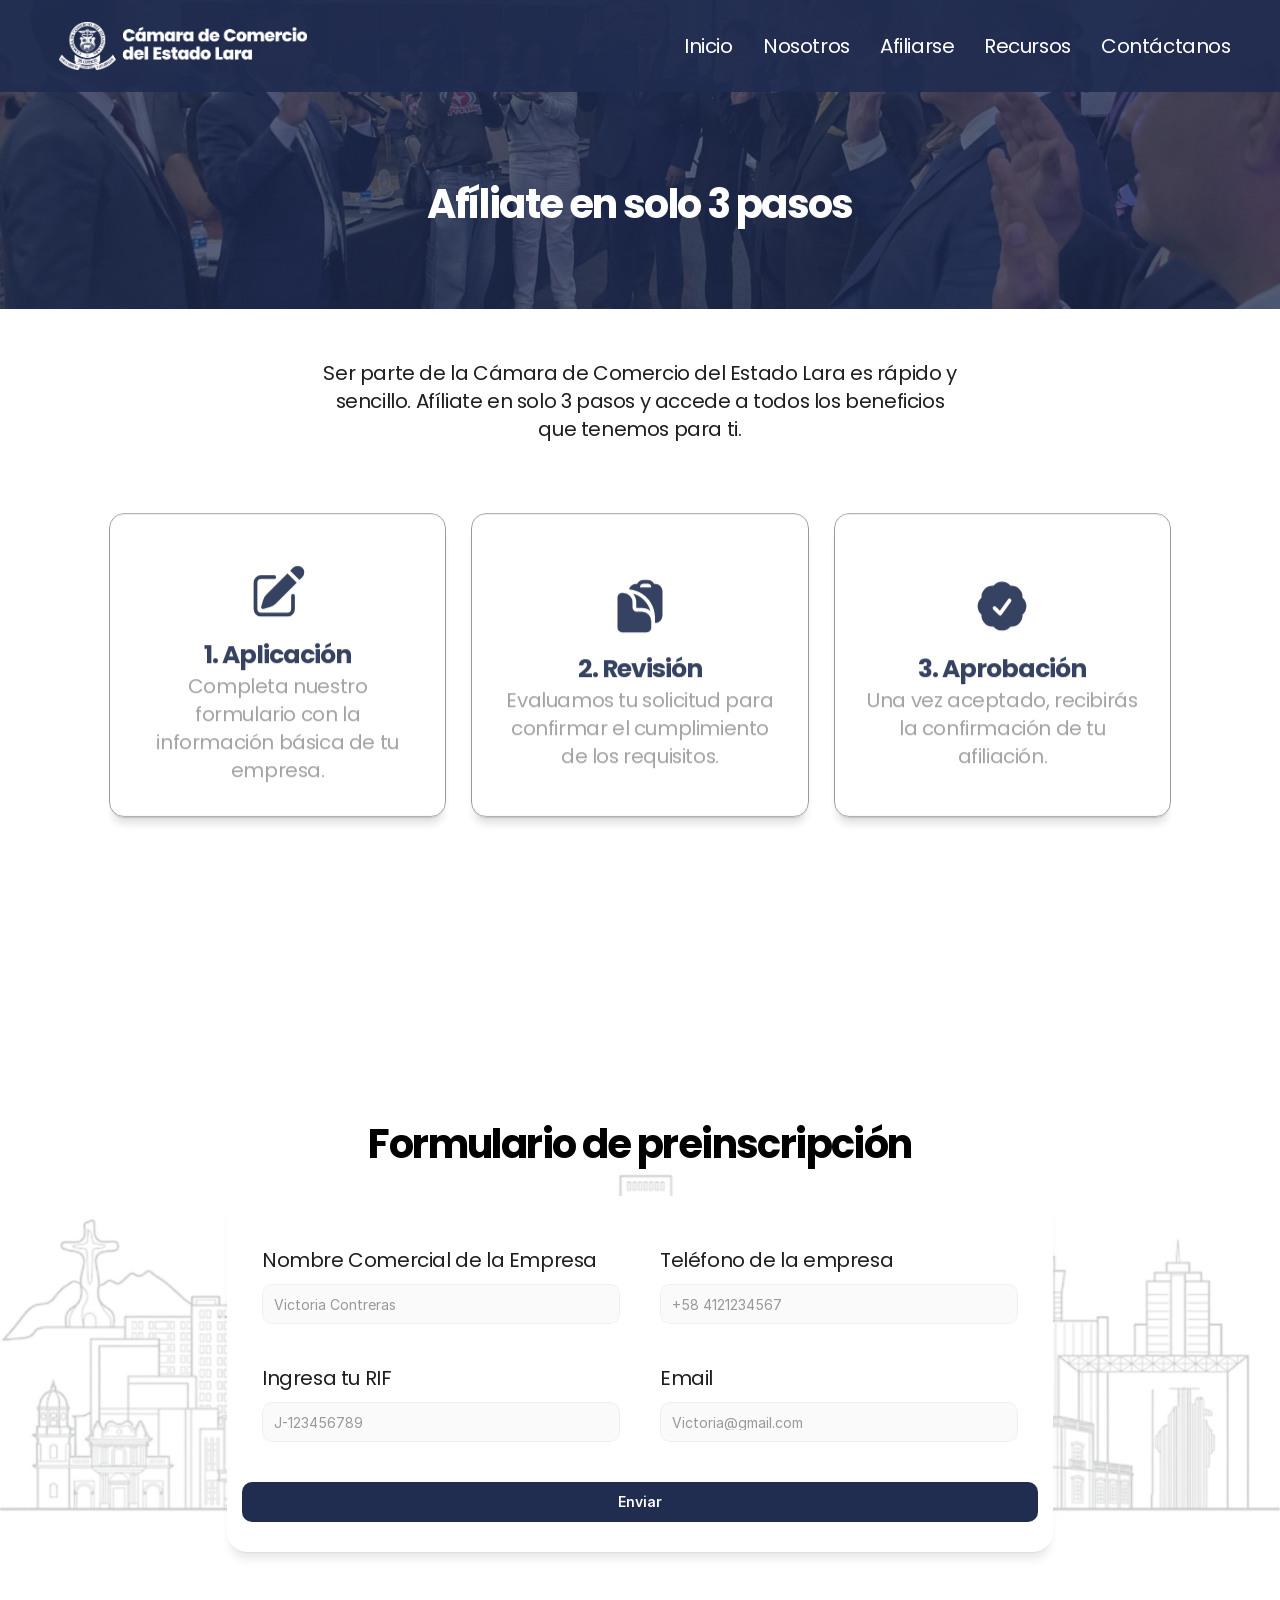
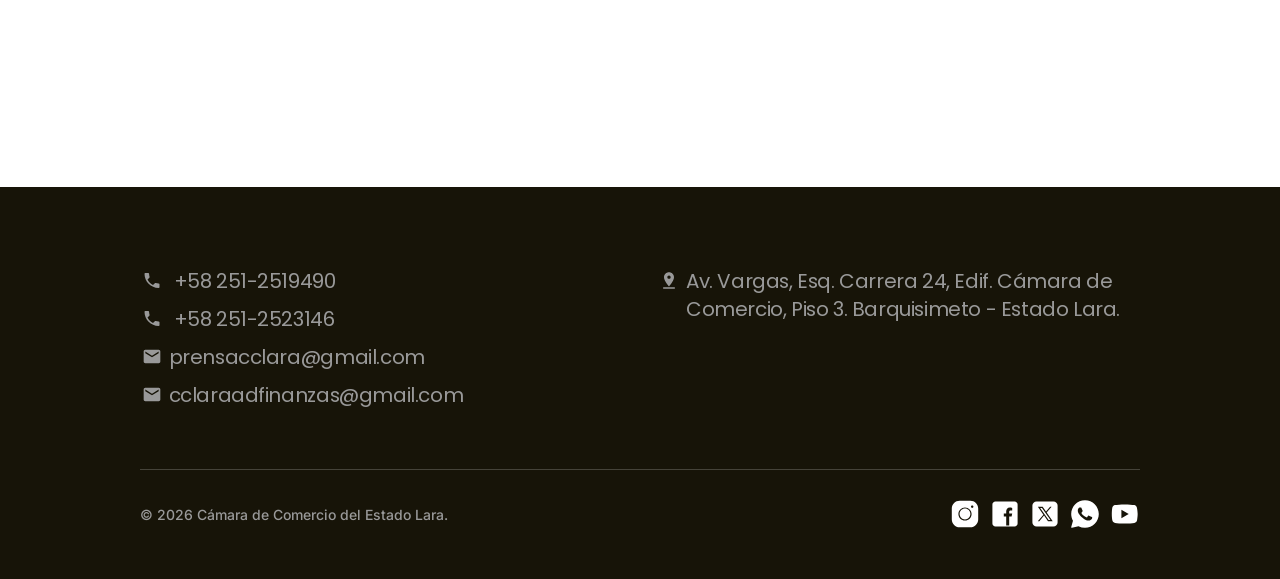
==== commit 870feab0: "Conectar formularios a Formspree y preparar despliegue en GitHub Pages - tools/postprocess.mjs: apli" ====
--- a/afiliarse.html
+++ b/afiliarse.html
@@ -6,20 +6,28 @@
 	<meta charset="utf-8">
 	<meta name="viewport" content="width=device-width">
 	<meta name="generator" content="Framer 6396d1e">
-	<title>Cámara de Comercio Lara</title>
-    <link rel="canonical" href="https://camaradecomerciolara.framer.website/afiliarse"><meta property="og:url" content="https://camaradecomerciolara.framer.website/afiliarse"><meta name="description" content="Made with Framer">
+	<title>Afíliate | Cámara de Comercio Lara</title>
+    <link rel="canonical" href="https://camcomerciolara.org.ve/afiliarse"><meta property="og:url" content="https://camcomerciolara.org.ve/afiliarse"><meta name="description" content="Afilia tu empresa a la Cámara de Comercio del Estado Lara y accede a beneficios, formación y representación gremial.">
     <meta name="framer-search-index" content="/assets/fu/sites/qvVd5x1oqgm8UECJxH6ip/searchIndex-bVcQZ0W7D3Bi.json">
     <meta name="framer-search-index-fallback" content="/assets/fu/sites/qvVd5x1oqgm8UECJxH6ip/searchIndex-euTjOfodGPNb.json">
     <link href="/assets/fu/images/rtGBe6erPjxikh9yQqqmnPoD8.png" rel="icon" media="(prefers-color-scheme: light)">
     <link href="/assets/fu/images/SMGLBYGvixK3QliwaBblkckESlc.png" rel="icon" media="(prefers-color-scheme: dark)">
     <!-- Open Graph -->
-    <meta property="og:type" content="website">
-    <meta property="og:title" content="Cámara de Comercio Lara">
-    <meta property="og:description" content="Made with Framer">
+    <meta property="og:type" content="website">
+<!-- ccl:head -->
+<link rel="apple-touch-icon" href="/assets/apple-touch-icon.png">
+<meta property="og:image" content="https://camcomerciolara.org.ve/assets/og-image.png">
+<meta name="twitter:image" content="https://camcomerciolara.org.ve/assets/og-image.png">
+<meta property="og:site_name" content="Cámara de Comercio Lara">
+<meta property="og:locale" content="es_VE">
+<script>window.CCL_FORM_ENDPOINT="https://formspree.io/f/xaeejrnl"</script>
+<!-- /ccl:head -->
+    <meta property="og:title" content="Afíliate | Cámara de Comercio Lara">
+    <meta property="og:description" content="Afilia tu empresa a la Cámara de Comercio del Estado Lara y accede a beneficios, formación y representación gremial.">
     <!-- X -->
     <meta name="twitter:card" content="summary_large_image">
-    <meta name="twitter:title" content="Cámara de Comercio Lara">
-    <meta name="twitter:description" content="Made with Framer">
+    <meta name="twitter:title" content="Afíliate | Cámara de Comercio Lara">
+    <meta name="twitter:description" content="Afilia tu empresa a la Cámara de Comercio del Estado Lara y accede a beneficios, formación y representación gremial.">
 	
 	
 	
@@ -187,7 +195,7 @@
 @font-face { font-family: "Poppins Placeholder"; src: local("Arial"); ascent-override: 91.95%; descent-override: 30.94%; line-gap-override: 7.96%; size-adjust: 113.11% }</style>
 	<link href="https://fonts.gstatic.com" rel="preconnect" crossorigin>
 	
-	<meta name="robots" content="max-image-preview:large"><style data-framer-breakpoint-css>@media(min-width: 1200px){.hidden-15doi17{display:none!important}}@media(min-width: 810px) and (max-width: 1199.98px){.hidden-1p3924s{display:none!important}}@media(max-width: 809.98px){.hidden-18pzvcn{display:none!important}}@media(min-width: 1200px){.hidden-m44vip{display:none!important}}@media(min-width: 810px) and (max-width: 1199.98px){.hidden-xug17x{display:none!important}}@media(max-width: 809.98px){.hidden-rttqvg{display:none!important}}</style><style data-framer-css-ssr-minified data-framer-components="framer-lib-cursors-host framer-DO5XE PropertyOverrides framer-sNRu0 framer-lib-combinedCSSRules framer-dxxQk framer-lib-form-plain-text-input framer-axv4e framer-81bG7">html,body,#main{box-sizing:border-box;margin:0;padding:0}:root{-webkit-font-smoothing:antialiased;-moz-osx-font-smoothing:grayscale}*{box-sizing:border-box;-webkit-font-smoothing:inherit}h1,h2,h3,h4,h5,h6,p,figure{margin:0}body,input,textarea,select,button{font-family:sans-serif;font-size:12px}body{--token-e23e87f1-17f7-4335-a329-89e0b8eec106:#201e1e;--token-499ab5eb-1675-4f2a-87bc-92b2b9462476:#fff;--token-66b90def-d7b3-4c7a-b356-2e9c549e398f:#063;--token-5af3bcb4-72a9-481d-b0e2-9d81d0d4efd8:#cdebf5;--token-10d2e388-2bda-48e5-b4ec-725acf568f4d:#ba0000;--token-ad7b2016-d494-4c5e-a4da-a40dd9db57dd:#fc0;--token-1bc3b54e-1a06-4b36-95a6-3a95a29fb12d:#999;--token-7d3fadfd-d79b-4118-a2fa-b9dad919f122:#202d50}@supports (z-index:calc(infinity)){#__framer-badge-container{--infinity:infinity}}#__framer-badge-container{pointer-events:none;width:100%;z-index:calc(var(--infinity,2147480000));justify-content:flex-end;padding:20px;display:flex;position:fixed;bottom:0}body{--framer-will-change-override:none}@supports (background:-webkit-named-image(i)) and (not (grid-template-rows:subgrid)){body{--framer-will-change-override:transform}}body{--framer-will-change-filter-override:none}@supports (background:-webkit-named-image(i)) and (not (position-area:top right)){body{--framer-will-change-filter-override:filter}}[data-framer-component-type]{position:absolute}[data-framer-component-type=Text]{cursor:inherit}[data-framer-component-text-autosized] *{white-space:pre}[data-framer-component-type=Text]>*{text-align:var(--framer-text-alignment,start)}[data-framer-component-type=Text] span span,[data-framer-component-type=Text] p span,[data-framer-component-type=Text] h1 span,[data-framer-component-type=Text] h2 span,[data-framer-component-type=Text] h3 span,[data-framer-component-type=Text] h4 span,[data-framer-component-type=Text] h5 span,[data-framer-component-type=Text] h6 span{display:block}[data-framer-component-type=Text] span span span,[data-framer-component-type=Text] p span span,[data-framer-component-type=Text] h1 span span,[data-framer-component-type=Text] h2 span span,[data-framer-component-type=Text] h3 span span,[data-framer-component-type=Text] h4 span span,[data-framer-component-type=Text] h5 span span,[data-framer-component-type=Text] h6 span span{display:unset}[data-framer-component-type=Text] div div span,[data-framer-component-type=Text] a div span,[data-framer-component-type=Text] span span span,[data-framer-component-type=Text] p span span,[data-framer-component-type=Text] h1 span span,[data-framer-component-type=Text] h2 span span,[data-framer-component-type=Text] h3 span span,[data-framer-component-type=Text] h4 span span,[data-framer-component-type=Text] h5 span span,[data-framer-component-type=Text] h6 span span,[data-framer-component-type=Text] a{font-family:var(--font-family);font-style:var(--font-style);font-weight:min(calc(var(--framer-font-weight-increase,0) + var(--font-weight,400)), 900);color:var(--text-color);letter-spacing:var(--letter-spacing);font-size:var(--font-size);text-transform:var(--text-transform);--text-decoration:var(--framer-text-decoration-style,solid) var(--framer-text-decoration,none) var(--framer-text-decoration-color,currentcolor) var(--framer-text-decoration-thickness,auto);--text-decoration-skip-ink:var(--framer-text-decoration-skip-ink);--text-underline-offset:var(--framer-text-decoration-offset);line-height:var(--line-height);--font-family:var(--framer-font-family);--font-style:var(--framer-font-style);--font-weight:var(--framer-font-weight);--text-color:var(--framer-text-color);--letter-spacing:var(--framer-letter-spacing);--font-size:var(--framer-font-size);--text-transform:var(--framer-text-transform);--line-height:var(--framer-line-height)}[data-framer-component-type=Text] a,[data-framer-component-type=Text] a div span,[data-framer-component-type=Text] a span span span,[data-framer-component-type=Text] a p span span,[data-framer-component-type=Text] a h1 span span,[data-framer-component-type=Text] a h2 span span,[data-framer-component-type=Text] a h3 span span,[data-framer-component-type=Text] a h4 span span,[data-framer-component-type=Text] a h5 span span,[data-framer-component-type=Text] a h6 span span{--font-family:var(--framer-link-font-family,var(--framer-font-family));--font-style:var(--framer-link-font-style,var(--framer-font-style));--font-weight:var(--framer-link-font-weight,var(--framer-font-weight));--text-color:var(--framer-link-text-color,var(--framer-text-color));--font-size:var(--framer-link-font-size,var(--framer-font-size));--text-transform:var(--framer-link-text-transform,var(--framer-text-transform));--text-decoration:var(--framer-link-text-decoration-style,var(--framer-text-decoration-style,solid)) var(--framer-link-text-decoration,var(--framer-text-decoration,none)) var(--framer-link-text-decoration-color,var(--framer-text-decoration-color,currentcolor)) var(--framer-link-text-decoration-thickness,var(--framer-text-decoration-thickness,auto));--text-decoration-skip-ink:var(--framer-link-text-decoration-skip-ink,var(--framer-text-decoration-skip-ink));--text-underline-offset:var(--framer-link-text-decoration-offset,var(--framer-text-decoration-offset))}[data-framer-component-type=Text] a:hover,[data-framer-component-type=Text] a div span:hover,[data-framer-component-type=Text] a span span span:hover,[data-framer-component-type=Text] a p span span:hover,[data-framer-component-type=Text] a h1 span span:hover,[data-framer-component-type=Text] a h2 span span:hover,[data-framer-component-type=Text] a h3 span span:hover,[data-framer-component-type=Text] a h4 span span:hover,[data-framer-component-type=Text] a h5 span span:hover,[data-framer-component-type=Text] a h6 span span:hover{--font-family:var(--framer-link-hover-font-family,var(--framer-link-font-family,var(--framer-font-family)));--font-style:var(--framer-link-hover-font-style,var(--framer-link-font-style,var(--framer-font-style)));--font-weight:var(--framer-link-hover-font-weight,var(--framer-link-font-weight,var(--framer-font-weight)));--text-color:var(--framer-link-hover-text-color,var(--framer-link-text-color,var(--framer-text-color)));--font-size:var(--framer-link-hover-font-size,var(--framer-link-font-size,var(--framer-font-size)));--text-transform:var(--framer-link-hover-text-transform,var(--framer-link-text-transform,var(--framer-text-transform)));--text-decoration:var(--framer-link-hover-text-decoration-style,var(--framer-link-text-decoration-style,var(--framer-text-decoration-style,solid))) var(--framer-link-hover-text-decoration,var(--framer-link-text-decoration,var(--framer-text-decoration,none))) var(--framer-link-hover-text-decoration-color,var(--framer-link-text-decoration-color,var(--framer-text-decoration-color,currentcolor))) var(--framer-link-hover-text-decoration-thickness,var(--framer-link-text-decoration-thickness,var(--framer-text-decoration-thickness,auto)));--text-decoration-skip-ink:var(--framer-link-hover-text-decoration-skip-ink,var(--framer-link-text-decoration-skip-ink,var(--framer-text-decoration-skip-ink)));--text-underline-offset:var(--framer-link-hover-text-decoration-offset,var(--framer-link-text-decoration-offset,var(--framer-text-decoration-offset)))}[data-framer-component-type=Text].isCurrent a,[data-framer-component-type=Text].isCurrent a div span,[data-framer-component-type=Text].isCurrent a span span span,[data-framer-component-type=Text].isCurrent a p span span,[data-framer-component-type=Text].isCurrent a h1 span span,[data-framer-component-type=Text].isCurrent a h2 span span,[data-framer-component-type=Text].isCurrent a h3 span span,[data-framer-component-type=Text].isCurrent a h4 span span,[data-framer-component-type=Text].isCurrent a h5 span span,[data-framer-component-type=Text].isCurrent a h6 span span{--font-family:var(--framer-link-current-font-family,var(--framer-link-font-family,var(--framer-font-family)));--font-style:var(--framer-link-current-font-style,var(--framer-link-font-style,var(--framer-font-style)));--font-weight:var(--framer-link-current-font-weight,var(--framer-link-font-weight,var(--framer-font-weight)));--text-color:var(--framer-link-current-text-color,var(--framer-link-text-color,var(--framer-text-color)));--font-size:var(--framer-link-current-font-size,var(--framer-link-font-size,var(--framer-font-size)));--text-transform:var(--framer-link-current-text-transform,var(--framer-link-text-transform,var(--framer-text-transform)));--text-decoration:var(--framer-link-current-text-decoration-style,var(--framer-link-text-decoration-style,var(--framer-text-decoration-style,solid))) var(--framer-link-current-text-decoration,var(--framer-link-text-decoration,var(--framer-text-decoration,none))) var(--framer-link-current-text-decoration-color,var(--framer-link-text-decoration-color,var(--framer-text-decoration-color,currentcolor))) var(--framer-link-current-text-decoration-thickness,var(--framer-link-text-decoration-thickness,var(--framer-text-decoration-thickness,auto)));--text-decoration-skip-ink:var(--framer-link-current-text-decoration-skip-ink,var(--framer-link-text-decoration-skip-ink,var(--framer-text-decoration-skip-ink)));--text-underline-offset:var(--framer-link-current-text-decoration-offset,var(--framer-link-text-decoration-offset,var(--framer-text-decoration-offset)))}[data-framer-component-type=RichTextContainer]{outline:none;flex-direction:column;flex-shrink:0;justify-content:flex-start;display:flex}p.framer-text,div.framer-text,figure.framer-text,h1.framer-text,h2.framer-text,h3.framer-text,h4.framer-text,h5.framer-text,h6.framer-text,ol.framer-text,ul.framer-text{margin:0;padding:0}p.framer-text,div.framer-text,h1.framer-text,h2.framer-text,h3.framer-text,h4.framer-text,h5.framer-text,h6.framer-text,li.framer-text,ol.framer-text,ul.framer-text,mark.framer-text,span.framer-text:not([data-text-fill]){font-family:var(--framer-font-family-preview,var(--framer-blockquote-font-family,var(--framer-font-family,Inter, Inter Placeholder, sans-serif)));font-style:var(--framer-font-style-preview,var(--framer-blockquote-font-style,var(--framer-font-style,normal)));font-weight:var(--framer-font-weight-preview,var(--framer-blockquote-font-weight,var(--framer-font-weight,400)));color:var(--framer-blockquote-text-color,var(--framer-text-color,#000));font-size:calc(var(--framer-blockquote-font-size,var(--framer-font-size,16px)) * var(--framer-font-size-scale,1));letter-spacing:var(--framer-blockquote-letter-spacing,var(--framer-letter-spacing,0));text-transform:var(--framer-blockquote-text-transform,var(--framer-text-transform,none));-webkit-text-decoration-line:var(--framer-blockquote-text-decoration,var(--framer-text-decoration,initial));text-decoration-line:var(--framer-blockquote-text-decoration,var(--framer-text-decoration,initial));-webkit-text-decoration-style:var(--framer-blockquote-text-decoration-style,var(--framer-text-decoration-style,initial));text-decoration-style:var(--framer-blockquote-text-decoration-style,var(--framer-text-decoration-style,initial));-webkit-text-decoration-color:var(--framer-blockquote-text-decoration-color,var(--framer-text-decoration-color,initial));text-decoration-color:var(--framer-blockquote-text-decoration-color,var(--framer-text-decoration-color,initial));text-decoration-thickness:var(--framer-blockquote-text-decoration-thickness,var(--framer-text-decoration-thickness,initial));text-decoration-skip-ink:var(--framer-blockquote-text-decoration-skip-ink,var(--framer-text-decoration-skip-ink,initial));text-underline-offset:var(--framer-blockquote-text-decoration-offset,var(--framer-text-decoration-offset,initial));line-height:var(--framer-blockquote-line-height,var(--framer-line-height,1.2em));text-align:var(--framer-blockquote-text-alignment,var(--framer-text-alignment,start));-webkit-text-stroke-width:var(--framer-text-stroke-width,initial);-webkit-text-stroke-color:var(--framer-text-stroke-color,initial);-moz-font-feature-settings:var(--framer-font-open-type-features,initial);-webkit-font-feature-settings:var(--framer-font-open-type-features,initial);font-feature-settings:var(--framer-font-open-type-features,initial);font-variation-settings:var(--framer-font-variation-axes-preview,var(--framer-font-variation-axes,normal));text-wrap:var(--framer-text-wrap-override,var(--framer-text-wrap))}mark.framer-text,p.framer-text,div.framer-text,h1.framer-text,h2.framer-text,h3.framer-text,h4.framer-text,h5.framer-text,h6.framer-text,li.framer-text,ol.framer-text,ul.framer-text{background-color:var(--framer-blockquote-text-background-color,var(--framer-text-background-color,initial));border-radius:var(--framer-blockquote-text-background-radius,var(--framer-text-background-radius,initial));corner-shape:var(--framer-blockquote-text-background-corner-shape,var(--framer-text-background-corner-shape,initial));padding:var(--framer-blockquote-text-background-padding,var(--framer-text-background-padding,initial))}@supports not (color:color(display-p3 1 1 1)){p.framer-text,div.framer-text,h1.framer-text,h2.framer-text,h3.framer-text,h4.framer-text,h5.framer-text,h6.framer-text,li.framer-text,ol.framer-text,ul.framer-text,span.framer-text:not([data-text-fill]){color:var(--framer-blockquote-text-color-rgb,var(--framer-blockquote-text-color,var(--framer-text-color-rgb,var(--framer-text-color,#000))));-webkit-text-stroke-color:var(--framer-text-stroke-color-rgb,var(--framer-text-stroke-color,initial))}mark.framer-text{background-color:var(--framer-blockquote-text-background-color-rgb,var(--framer-blockquote-text-background-color,var(--framer-text-background-color-rgb,var(--framer-text-background-color,initial))))}}.framer-fit-text .framer-text{white-space:nowrap;white-space-collapse:preserve}strong.framer-text{font-family:var(--framer-blockquote-font-family-bold,var(--framer-font-family-bold));font-style:var(--framer-blockquote-font-style-bold,var(--framer-font-style-bold));font-weight:var(--framer-blockquote-font-weight-bold,var(--framer-font-weight-bold,bolder));font-variation-settings:var(--framer-blockquote-font-variation-axes-bold,var(--framer-font-variation-axes-bold))}em.framer-text{font-family:var(--framer-blockquote-font-family-italic,var(--framer-font-family-italic));font-style:var(--framer-blockquote-font-style-italic,var(--framer-font-style-italic,italic));font-weight:var(--framer-blockquote-font-weight-italic,var(--framer-font-weight-italic));font-variation-settings:var(--framer-blockquote-font-variation-axes-italic,var(--framer-font-variation-axes-italic))}em.framer-text>strong.framer-text{font-family:var(--framer-blockquote-font-family-bold-italic,var(--framer-font-family-bold-italic));font-style:var(--framer-blockquote-font-style-bold-italic,var(--framer-font-style-bold-italic,italic));font-weight:var(--framer-blockquote-font-weight-bold-italic,var(--framer-font-weight-bold-italic,bolder));font-variation-settings:var(--framer-blockquote-font-variation-axes-bold-italic,var(--framer-font-variation-axes-bold-italic))}p.framer-text:not(:first-child),div.framer-text:not(:first-child),h1.framer-text:not(:first-child),h2.framer-text:not(:first-child),h3.framer-text:not(:first-child),h4.framer-text:not(:first-child),h5.framer-text:not(:first-child),h6.framer-text:not(:first-child),ol.framer-text:not(:first-child),ul.framer-text:not(:first-child),blockquote.framer-text:not(:first-child),table.framer-text:not(:first-child),figure.framer-text:not(:first-child),.framer-image.framer-text:not(:first-child){margin-top:var(--framer-blockquote-paragraph-spacing,var(--framer-paragraph-spacing,0))}li.framer-text>ul.framer-text:nth-child(2),li.framer-text>ol.framer-text:nth-child(2){margin-top:0}.framer-text[data-text-fill]{-webkit-text-fill-color:transparent;padding:max(0em, calc(calc(1.3em - var(--framer-blockquote-line-height,var(--framer-line-height,1.3em))) / 2));margin:min(0em, calc(calc(1.3em - var(--framer-blockquote-line-height,var(--framer-line-height,1.3em))) / -2));-webkit-background-clip:text;background-clip:text;display:inline-block}code.framer-text,code.framer-text span.framer-text:not([data-text-fill]){font-family:var(--framer-code-font-family,var(--framer-font-family,Inter, Inter Placeholder, sans-serif));font-style:var(--framer-blockquote-font-style,var(--framer-code-font-style,var(--framer-font-style,normal)));font-weight:var(--framer-blockquote-font-weight,var(--framer-code-font-weight,var(--framer-font-weight,400)));color:var(--framer-blockquote-text-color,var(--framer-code-text-color,var(--framer-text-color,#000)));font-size:calc(var(--framer-blockquote-font-size,var(--framer-font-size,16px)) * var(--framer-font-size-scale,1));letter-spacing:var(--framer-blockquote-letter-spacing,var(--framer-letter-spacing,0));line-height:var(--framer-blockquote-line-height,var(--framer-line-height,1.2em))}@supports not (color:color(display-p3 1 1 1)){code.framer-text,code.framer-text span.framer-text:not([data-text-fill]){color:var(--framer-blockquote-text-color-rgb,var(--framer-blockquote-text-color,var(--framer-code-text-color-rgb,var(--framer-code-text-color,var(--framer-text-color-rgb,var(--framer-text-color,#000))))))}}blockquote.framer-text{unicode-bidi:initial;margin-block-start:initial;margin-block-end:initial;margin-inline-start:initial;margin-inline-end:initial}a.framer-text,a.framer-text span.framer-text:not([data-text-fill]),span.framer-text[data-nested-link],span.framer-text[data-nested-link] span.framer-text:not([data-text-fill]){color:inherit;font-family:var(--framer-font-family-preview,var(--framer-link-font-family,var(--framer-blockquote-font-family,var(--framer-font-family,Inter, Inter Placeholder, sans-serif))));font-style:var(--framer-font-style-preview,var(--framer-link-font-style,var(--framer-blockquote-font-style,var(--framer-font-style,normal))));font-weight:var(--framer-font-weight-preview,var(--framer-link-font-weight,var(--framer-blockquote-font-weight,var(--framer-font-weight,400))));font-size:calc(var(--framer-blockquote-font-size,var(--framer-font-size,16px)) * var(--framer-font-size-scale,1));text-transform:var(--framer-link-text-transform,var(--framer-blockquote-text-transform,var(--framer-text-transform,none)));cursor:var(--framer-custom-cursors,pointer);background-color:initial;border-radius:var(--framer-link-text-background-radius,initial);corner-shape:var(--framer-link-text-background-corner-shape,initial);padding:var(--framer-link-text-background-padding,initial)}a.framer-text,span.framer-text[data-nested-link]{color:var(--framer-link-text-color,var(--framer-blockquote-text-color,var(--framer-text-color,#000)));-webkit-text-decoration-line:var(--framer-link-text-decoration,var(--framer-blockquote-text-decoration,var(--framer-text-decoration,initial)));text-decoration-line:var(--framer-link-text-decoration,var(--framer-blockquote-text-decoration,var(--framer-text-decoration,initial)));-webkit-text-decoration-style:var(--framer-link-text-decoration-style,var(--framer-blockquote-text-decoration-style,var(--framer-text-decoration-style,initial)));text-decoration-style:var(--framer-link-text-decoration-style,var(--framer-blockquote-text-decoration-style,var(--framer-text-decoration-style,initial)));-webkit-text-decoration-color:var(--framer-link-text-decoration-color,var(--framer-blockquote-text-decoration-color,var(--framer-text-decoration-color,initial)));text-decoration-color:var(--framer-link-text-decoration-color,var(--framer-blockquote-text-decoration-color,var(--framer-text-decoration-color,initial)));text-decoration-thickness:var(--framer-link-text-decoration-thickness,var(--framer-blockquote-text-decoration-thickness,var(--framer-text-decoration-thickness,initial)));text-decoration-skip-ink:var(--framer-link-text-decoration-skip-ink,var(--framer-blockquote-text-decoration-skip-ink,var(--framer-text-decoration-skip-ink,initial)));text-underline-offset:var(--framer-link-text-decoration-offset,var(--framer-blockquote-text-decoration-offset,var(--framer-text-decoration-offset,initial)));background-color:var(--framer-link-text-background-color,initial)}@supports not (color:color(display-p3 1 1 1)){a.framer-text,span.framer-text[data-nested-link]{color:var(--framer-link-text-color-rgb,var(--framer-link-text-color,var(--framer-blockquote-text-color-rgb,var(--framer-blockquote-text-color,var(--framer-text-color-rgb,var(--framer-text-color,#000))))));background-color:var(--framer-link-text-background-color-rgb,var(--framer-link-text-background-color,initial));-webkit-text-decoration-color:var(--framer-link-text-decoration-color-rgb,var(--framer-link-text-decoration-color,var(--framer-text-decoration-color-rgb,var(--framer-text-decoration-color,currentcolor))));text-decoration-color:var(--framer-link-text-decoration-color-rgb,var(--framer-link-text-decoration-color,var(--framer-text-decoration-color-rgb,var(--framer-text-decoration-color,currentcolor))))}}code.framer-text a.framer-text,code.framer-text a.framer-text span.framer-text:not([data-text-fill]),code.framer-text span.framer-text[data-nested-link],code.framer-text span.framer-text[data-nested-link] span.framer-text:not([data-text-fill]){font-family:var(--framer-code-font-family,var(--framer-font-family,Inter, Inter Placeholder, sans-serif));font-style:var(--framer-blockquote-font-style,var(--framer-code-font-style,var(--framer-font-style,normal)));font-weight:var(--framer-blockquote-font-weight,var(--framer-code-font-weight,var(--framer-font-weight,400)));color:inherit;font-size:calc(var(--framer-blockquote-font-size,var(--framer-font-size,16px)) * var(--framer-font-size-scale,1))}code.framer-text a.framer-text,code.framer-text span.framer-text[data-nested-link]{color:var(--framer-link-text-color,var(--framer-blockquote-text-color,var(--framer-code-text-color,var(--framer-text-color,#000))))}@supports not (color:color(display-p3 1 1 1)){code.framer-text a.framer-text,code.framer-text a.framer-text span.framer-text:not([data-text-fill]),code.framer-text span.framer-text[data-nested-link],code.framer-text span.framer-text[data-nested-link] span.framer-text:not([data-text-fill]){color:var(--framer-link-text-color-rgb,var(--framer-link-text-color,var(--framer-blockquote-text-color-rgb,var(--framer-blockquote-text-color,var(--framer-code-text-color-rgb,var(--framer-code-text-color,var(--framer-text-color-rgb,var(--framer-text-color,#000))))))))}}a.framer-text:where(:not(.framer-image)):hover,a.framer-text:hover span.framer-text:not([data-text-fill]),span.framer-text[data-nested-link]:hover,span.framer-text[data-nested-link]:hover span.framer-text:not([data-text-fill]){font-family:var(--framer-font-family-preview,var(--framer-link-hover-font-family,var(--framer-link-font-family,var(--framer-blockquote-font-family,var(--framer-font-family,Inter, Inter Placeholder, sans-serif)))));font-style:var(--framer-font-style-preview,var(--framer-link-hover-font-style,var(--framer-link-font-style,var(--framer-blockquote-font-style,var(--framer-font-style,normal)))));font-weight:var(--framer-font-weight-preview,var(--framer-link-hover-font-weight,var(--framer-link-font-weight,var(--framer-blockquote-font-weight,var(--framer-font-weight,400)))));font-size:calc(var(--framer-link-hover-font-size,var(--framer-blockquote-font-size,var(--framer-font-size,16px))) * var(--framer-font-size-scale,1));text-transform:var(--framer-link-hover-text-transform,var(--framer-link-text-transform,var(--framer-blockquote-text-transform,var(--framer-text-transform,none))));border-radius:var(--framer-link-hover-text-background-radius,var(--framer-link-text-background-radius,var(--framer-text-background-radius,initial)));corner-shape:var(--framer-link-hover-text-background-corner-shape,var(--framer-link-text-background-corner-shape,var(--framer-text-background-corner-shape,initial)));padding:var(--framer-link-hover-text-background-padding,var(--framer-link-text-background-padding,var(--framer-text-background-padding,initial)))}a.framer-text:hover,span.framer-text[data-nested-link]:hover{color:var(--framer-link-hover-text-color,var(--framer-link-text-color,var(--framer-blockquote-text-color,var(--framer-text-color,#000))));-webkit-text-decoration-line:var(--framer-link-hover-text-decoration,var(--framer-link-text-decoration,var(--framer-blockquote-text-decoration,var(--framer-text-decoration,initial))));text-decoration-line:var(--framer-link-hover-text-decoration,var(--framer-link-text-decoration,var(--framer-blockquote-text-decoration,var(--framer-text-decoration,initial))));-webkit-text-decoration-style:var(--framer-link-hover-text-decoration-style,var(--framer-link-text-decoration-style,var(--framer-blockquote-text-decoration-style,var(--framer-text-decoration-style,initial))));text-decoration-style:var(--framer-link-hover-text-decoration-style,var(--framer-link-text-decoration-style,var(--framer-blockquote-text-decoration-style,var(--framer-text-decoration-style,initial))));-webkit-text-decoration-color:var(--framer-link-hover-text-decoration-color,var(--framer-link-text-decoration-color,var(--framer-blockquote-text-decoration-color,var(--framer-text-decoration-color,initial))));text-decoration-color:var(--framer-link-hover-text-decoration-color,var(--framer-link-text-decoration-color,var(--framer-blockquote-text-decoration-color,var(--framer-text-decoration-color,initial))));text-decoration-thickness:var(--framer-link-hover-text-decoration-thickness,var(--framer-link-text-decoration-thickness,var(--framer-blockquote-text-decoration-thickness,var(--framer-text-decoration-thickness,initial))));text-decoration-skip-ink:var(--framer-link-hover-text-decoration-skip-ink,var(--framer-link-text-decoration-skip-ink,var(--framer-blockquote-text-decoration-skip-ink,var(--framer-text-decoration-skip-ink,initial))));text-underline-offset:var(--framer-link-hover-text-decoration-offset,var(--framer-link-text-decoration-offset,var(--framer-blockquote-text-decoration-offset,var(--framer-text-decoration-offset,initial))));background-color:var(--framer-link-hover-text-background-color,var(--framer-link-text-background-color,var(--framer-text-background-color,initial)))}@supports not (color:color(display-p3 1 1 1)){a.framer-text:hover,span.framer-text[data-nested-link]:hover{color:var(--framer-link-hover-text-color-rgb,var(--framer-link-hover-text-color,var(--framer-link-text-color-rgb,var(--framer-link-text-color,var(--framer-blockquote-text-color-rgb,var(--framer-blockquote-text-color,var(--framer-text-color-rgb,var(--framer-text-color,#000))))))));background-color:var(--framer-link-hover-text-background-color-rgb,var(--framer-link-hover-text-background-color,var(--framer-link-text-background-color-rgb,var(--framer-link-text-background-color,var(--framer-text-background-color-rgb,var(--framer-text-background-color,initial))))));-webkit-text-decoration-color:var(--framer-link-hover-text-decoration-color-rgb,var(--framer-link-hover-text-decoration-color,var(--framer-link-text-decoration-color-rgb,var(--framer-link-text-decoration-color,var(--framer-text-decoration-color-rgb,var(--framer-text-decoration-color,currentcolor))))));text-decoration-color:var(--framer-link-hover-text-decoration-color-rgb,var(--framer-link-hover-text-decoration-color,var(--framer-link-text-decoration-color-rgb,var(--framer-link-text-decoration-color,var(--framer-text-decoration-color-rgb,var(--framer-text-decoration-color,currentcolor))))))}}code.framer-text a.framer-text:hover,code.framer-text span.framer-text[data-nested-link]:hover{color:var(--framer-link-hover-text-color,var(--framer-link-text-color,var(--framer-blockquote-text-color,var(--framer-code-text-color,var(--framer-text-color,#000)))))}@supports not (color:color(display-p3 1 1 1)){code.framer-text a.framer-text:hover,code.framer-text span.framer-text[data-nested-link]:hover{color:var(--framer-link-hover-text-color-rgb,var(--framer-link-hover-text-color,var(--framer-link-text-color-rgb,var(--framer-link-text-color,var(--framer-blockquote-text-color-rgb,var(--framer-blockquote-text-color,var(--framer-code-text-color-rgb,var(--framer-code-text-color,var(--framer-text-color-rgb,var(--framer-text-color,#000))))))))))}}a.framer-text:where(:not(.framer-image))[data-framer-page-link-current],a.framer-text[data-framer-page-link-current] span.framer-text:not([data-text-fill]),span.framer-text[data-framer-page-link-current],span.framer-text[data-framer-page-link-current] span.framer-text:not([data-text-fill]){font-family:var(--framer-font-family-preview,var(--framer-link-current-font-family,var(--framer-link-font-family,var(--framer-font-family,Inter, Inter Placeholder, sans-serif))));font-style:var(--framer-font-style-preview,var(--framer-link-current-font-style,var(--framer-link-font-style,var(--framer-font-style,normal))));font-weight:var(--framer-font-weight-preview,var(--framer-link-current-font-weight,var(--framer-link-font-weight,var(--framer-font-weight,400))));font-size:calc(var(--framer-link-current-font-size,var(--framer-link-font-size,var(--framer-font-size,16px))) * var(--framer-font-size-scale,1));text-transform:var(--framer-link-current-text-transform,var(--framer-link-text-transform,var(--framer-text-transform,none)));border-radius:var(--framer-link-current-text-background-radius,var(--framer-link-text-background-radius,initial));corner-shape:var(--framer-link-current-text-background-corner-shape,var(--framer-link-text-background-corner-shape,initial));padding:var(--framer-link-current-text-background-padding,var(--framer-link-text-background-padding,initial))}a.framer-text[data-framer-page-link-current],span.framer-text[data-framer-page-link-current]{color:var(--framer-link-current-text-color,var(--framer-link-text-color,var(--framer-text-color,#000)));-webkit-text-decoration-line:var(--framer-link-current-text-decoration,var(--framer-link-text-decoration,var(--framer-text-decoration,initial)));text-decoration-line:var(--framer-link-current-text-decoration,var(--framer-link-text-decoration,var(--framer-text-decoration,initial)));-webkit-text-decoration-style:var(--framer-link-current-text-decoration-style,var(--framer-link-text-decoration-style,var(--framer-text-decoration-style,initial)));text-decoration-style:var(--framer-link-current-text-decoration-style,var(--framer-link-text-decoration-style,var(--framer-text-decoration-style,initial)));-webkit-text-decoration-color:var(--framer-link-current-text-decoration-color,var(--framer-link-text-decoration-color,var(--framer-text-decoration-color,initial)));text-decoration-color:var(--framer-link-current-text-decoration-color,var(--framer-link-text-decoration-color,var(--framer-text-decoration-color,initial)));text-decoration-thickness:var(--framer-link-current-text-decoration-thickness,var(--framer-link-text-decoration-thickness,var(--framer-text-decoration-thickness,initial)));text-decoration-skip-ink:var(--framer-link-current-text-decoration-skip-ink,var(--framer-link-text-decoration-skip-ink,var(--framer-text-decoration-skip-ink,initial)));text-underline-offset:var(--framer-link-current-text-decoration-offset,var(--framer-link-text-decoration-offset,var(--framer-text-decoration-offset,initial)));background-color:var(--framer-link-current-text-background-color,var(--framer-link-text-background-color,var(--framer-text-background-color,initial)))}@supports not (color:color(display-p3 1 1 1)){a.framer-text[data-framer-page-link-current],span.framer-text[data-framer-page-link-current]{color:var(--framer-link-current-text-color-rgb,var(--framer-link-current-text-color,var(--framer-link-text-color-rgb,var(--framer-link-text-color,var(--framer-text-color-rgb,var(--framer-text-color,#000))))));background-color:var(--framer-link-current-text-background-color-rgb,var(--framer-link-current-text-background-color,var(--framer-link-text-background-color-rgb,var(--framer-link-text-background-color,var(--framer-text-background-color-rgb,var(--framer-text-background-color,initial))))));-webkit-text-decoration-color:var(--framer-link-current-text-decoration-color-rgb,var(--framer-link-current-text-decoration-color,var(--framer-link-text-decoration-color-rgb,var(--framer-link-text-decoration-color,var(--framer-text-decoration-color-rgb,var(--framer-text-decoration-color,currentcolor))))));text-decoration-color:var(--framer-link-current-text-decoration-color-rgb,var(--framer-link-current-text-decoration-color,var(--framer-link-text-decoration-color-rgb,var(--framer-link-text-decoration-color,var(--framer-text-decoration-color-rgb,var(--framer-text-decoration-color,currentcolor))))))}}code.framer-text a.framer-text[data-framer-page-link-current],code.framer-text a.framer-text[data-framer-page-link-current] span.framer-text:not([data-text-fill]),code.framer-text span.framer-text[data-framer-page-link-current],code.framer-text span.framer-text[data-framer-page-link-current] span.framer-text:not([data-text-fill]){font-family:var(--framer-code-font-family,var(--framer-font-family,Inter, Inter Placeholder, sans-serif));font-style:var(--framer-code-font-style,var(--framer-font-style,normal));font-weight:var(--framer-code-font-weight,var(--framer-font-weight,400));color:inherit;font-size:calc(var(--framer-link-current-font-size,var(--framer-link-font-size,var(--framer-font-size,16px))) * var(--framer-font-size-scale,1))}code.framer-text a.framer-text[data-framer-page-link-current],code.framer-text span.framer-text[data-framer-page-link-current]{color:var(--framer-link-current-text-color,var(--framer-link-text-color,var(--framer-code-text-color,var(--framer-text-color,#000))))}@supports not (color:color(display-p3 1 1 1)){code.framer-text a.framer-text[data-framer-page-link-current],code.framer-text a.framer-text[data-framer-page-link-current] span.framer-text:not([data-text-fill]),code.framer-text span.framer-text[data-framer-page-link-current],code.framer-text span.framer-text[data-framer-page-link-current] span.framer-text:not([data-text-fill]){color:var(--framer-link-current-text-color-rgb,var(--framer-link-current-text-color,var(--framer-link-text-color-rgb,var(--framer-link-text-color,var(--framer-code-text-color-rgb,var(--framer-code-text-color,var(--framer-text-color-rgb,var(--framer-text-color,#000))))))));background-color:var(--framer-link-current-text-background-color-rgb,var(--framer-link-current-text-background-color,var(--framer-link-text-background-color-rgb,var(--framer-link-text-background-color,var(--framer-text-background-color-rgb,var(--framer-text-background-color,initial))))))}}a.framer-text:where(:not(.framer-image))[data-framer-page-link-current]:hover,a.framer-text[data-framer-page-link-current]:hover span.framer-text:not([data-text-fill]),span.framer-text[data-framer-page-link-current]:hover,span.framer-text[data-framer-page-link-current]:hover span.framer-text:not([data-text-fill]){color:inherit;font-family:var(--framer-font-family-preview,var(--framer-link-hover-font-family,var(--framer-link-current-font-family,var(--framer-link-font-family,var(--framer-font-family,Inter, Inter Placeholder, sans-serif)))));font-style:var(--framer-font-style-preview,var(--framer-link-hover-font-style,var(--framer-link-current-font-style,var(--framer-link-font-style,var(--framer-font-style,normal)))));font-weight:var(--framer-font-weight-preview,var(--framer-link-hover-font-weight,var(--framer-link-current-font-weight,var(--framer-link-font-weight,var(--framer-font-weight,400)))));font-size:calc(var(--framer-link-hover-font-size,var(--framer-link-current-font-size,var(--framer-link-font-size,var(--framer-font-size,16px)))) * var(--framer-font-size-scale,1));text-transform:var(--framer-link-hover-text-transform,var(--framer-link-current-text-transform,var(--framer-link-text-transform,var(--framer-text-transform,none))));border-radius:var(--framer-link-hover-text-background-radius,var(--framer-link-current-text-background-radius,var(--framer-link-text-background-radius,initial)));corner-shape:var(--framer-link-hover-text-background-corner-shape,var(--framer-link-current-text-background-corner-shape,var(--framer-link-text-background-corner-shape,initial)));padding:var(--framer-link-hover-text-background-padding,var(--framer-link-current-text-background-padding,var(--framer-link-text-background-padding,initial)))}a.framer-text[data-framer-page-link-current]:hover,span.framer-text[data-framer-page-link-current]:hover{color:var(--framer-link-hover-text-color,var(--framer-link-current-text-color,var(--framer-link-text-color,var(--framer-text-color,#000))));-webkit-text-decoration-line:var(--framer-link-hover-text-decoration,var(--framer-link-current-text-decoration,var(--framer-link-text-decoration,var(--framer-text-decoration,initial))));text-decoration-line:var(--framer-link-hover-text-decoration,var(--framer-link-current-text-decoration,var(--framer-link-text-decoration,var(--framer-text-decoration,initial))));-webkit-text-decoration-style:var(--framer-link-hover-text-decoration-style,var(--framer-link-current-text-decoration-style,var(--framer-link-text-decoration-style,var(--framer-text-decoration-style,initial))));text-decoration-style:var(--framer-link-hover-text-decoration-style,var(--framer-link-current-text-decoration-style,var(--framer-link-text-decoration-style,var(--framer-text-decoration-style,initial))));-webkit-text-decoration-color:var(--framer-link-hover-text-decoration-color,var(--framer-link-current-text-decoration-color,var(--framer-link-text-decoration-color,var(--framer-text-decoration-color,initial))));text-decoration-color:var(--framer-link-hover-text-decoration-color,var(--framer-link-current-text-decoration-color,var(--framer-link-text-decoration-color,var(--framer-text-decoration-color,initial))));text-decoration-thickness:var(--framer-link-hover-text-decoration-thickness,var(--framer-link-current-text-decoration-thickness,var(--framer-link-text-decoration-thickness,var(--framer-text-decoration-thickness,initial))));text-decoration-skip-ink:var(--framer-link-hover-text-decoration-skip-ink,var(--framer-link-current-text-decoration-skip-ink,var(--framer-link-text-decoration-skip-ink,var(--framer-text-decoration-skip-ink,initial))));text-underline-offset:var(--framer-link-hover-text-decoration-offset,var(--framer-link-current-text-decoration-offset,var(--framer-link-text-decoration-offset,var(--framer-text-decoration-offset,initial))));background-color:var(--framer-link-hover-text-background-color,var(--framer-link-current-text-background-color,var(--framer-link-text-background-color,initial)))}@supports not (color:color(display-p3 1 1 1)){a.framer-text[data-framer-page-link-current]:hover,span.framer-text[data-framer-page-link-current]:hover{color:var(--framer-link-hover-text-color-rgb,var(--framer-link-hover-text-color,var(--framer-link-current-text-color-rgb,var(--framer-link-current-text-color,var(--framer-link-text-color-rgb,var(--framer-link-text-color,var(--framer-code-text-color-rgb,var(--framer-code-text-color,var(--framer-text-color-rgb,var(--framer-text-color,#000))))))))));background-color:var(--framer-link-hover-text-background-color-rgb,var(--framer-link-hover-text-background-color,var(--framer-link-current-text-background-color-rgb,var(--framer-link-current-text-background-color,var(--framer-link-text-background-color-rgb,var(--framer-link-text-background-color,initial))))));-webkit-text-decoration-color:var(--framer-link-hover-text-decoration-color-rgb,var(--framer-link-hover-text-decoration-color,var(--framer-link-current-text-decoration-color-rgb,var(--framer-link-current-text-decoration-color,var(--framer-link-text-decoration-color-rgb,var(--framer-link-text-decoration-color,var(--framer-text-decoration-color-rgb,var(--framer-text-decoration-color,currentcolor))))))));text-decoration-color:var(--framer-link-hover-text-decoration-color-rgb,var(--framer-link-hover-text-decoration-color,var(--framer-link-current-text-decoration-color-rgb,var(--framer-link-current-text-decoration-color,var(--framer-link-text-decoration-color-rgb,var(--framer-link-text-decoration-color,var(--framer-text-decoration-color-rgb,var(--framer-text-decoration-color,currentcolor))))))))}}code.framer-text a.framer-text[data-framer-page-link-current]:hover,code.framer-text span.framer-text[data-framer-page-link-current]:hover{color:var(--framer-link-hover-text-color,var(--framer-link-current-text-color,var(--framer-link-text-color,var(--framer-code-text-color,var(--framer-text-color,#000)))))}@supports not (color:color(display-p3 1 1 1)){code.framer-text a.framer-text[data-framer-page-link-current]:hover,code.framer-text a.framer-text[data-framer-page-link-current]:hover span.framer-text:not([data-text-fill]),code.framer-text span.framer-text[data-framer-page-link-current]:hover,code.framer-text span.framer-text[data-framer-page-link-current]:hover span.framer-text:not([data-text-fill]){color:var(--framer-link-hover-text-color-rgb,var(--framer-link-hover-text-color,var(--framer-link-current-text-color-rgb,var(--framer-link-current-text-color,var(--framer-link-text-color-rgb,var(--framer-link-text-color,var(--framer-code-text-color-rgb,var(--framer-code-text-color,var(--framer-text-color-rgb,var(--framer-text-color,#000))))))))));background-color:var(--framer-link-hover-text-background-color-rgb,var(--framer-link-hover-text-background-color,var(--framer-link-current-text-background-color-rgb,var(--framer-link-current-text-background-color,var(--framer-link-text-background-color-rgb,var(--framer-link-text-background-color,initial))))))}}.framer-image.framer-text{max-width:100%;height:auto;display:block}a.framer-image.framer-text{box-shadow:none;border:none}.text-styles-preset-reset.framer-text{--framer-font-family:Inter, Inter Placeholder, sans-serif;--framer-font-style:normal;--framer-font-weight:500;--framer-text-color:#000;--framer-font-size:16px;--framer-letter-spacing:0;--framer-text-transform:none;--framer-text-decoration:none;--framer-text-decoration-style:none;--framer-text-decoration-color:none;--framer-text-decoration-thickness:none;--framer-text-decoration-skip-ink:none;--framer-text-decoration-offset:none;--framer-line-height:1.2em;--framer-text-alignment:start;--framer-font-open-type-features:normal;--framer-text-background-color:initial;--framer-text-background-radius:initial;--framer-text-background-corner-shape:initial;--framer-text-background-padding:initial}ol.framer-text{--list-style-type:decimal}ul.framer-text,ol.framer-text{padding-inline-start:0;position:relative}li.framer-text{counter-increment:list-item;padding-inline-start:2ch;list-style:""}ol.framer-text>li.framer-text{padding-inline-start:calc(calc(var(--max-list-digits,1) + 1) * 1ch)}ol.framer-text>li.framer-text:before{content:counter(list-item, var(--list-style-type)) ".";font-variant-numeric:tabular-nums;position:absolute;inset-inline-start:0}ul.framer-text>li.framer-text:before{content:"•";position:absolute;inset-inline-start:0}.framer-table-wrapper{overflow-x:auto}table.framer-text,.framer-table-wrapper table.framer-text{border-collapse:separate;border-spacing:0;table-layout:auto;word-break:normal;width:100%}td.framer-text,th.framer-text{overflow-wrap:anywhere;vertical-align:top;min-width:16ch}.framer-text-module[data-width=fill]>:first-child,.framer-text-module[data-width=fill]>.ssr-variant>:first-child{width:100%!important}[data-framer-component-type=DeprecatedRichText]{cursor:inherit}[data-framer-component-type=DeprecatedRichText] .text-styles-preset-reset{--framer-font-family:Inter, Inter Placeholder, sans-serif;--framer-font-style:normal;--framer-font-weight:500;--framer-text-color:#000;--framer-font-size:16px;--framer-letter-spacing:0;--framer-text-transform:none;--framer-text-decoration:none;--framer-line-height:1.2em;--framer-text-alignment:start;--framer-font-open-type-features:normal;--font-variation-settings:normal}[data-framer-component-type=DeprecatedRichText] p,[data-framer-component-type=DeprecatedRichText] div,[data-framer-component-type=DeprecatedRichText] h1,[data-framer-component-type=DeprecatedRichText] h2,[data-framer-component-type=DeprecatedRichText] h3,[data-framer-component-type=DeprecatedRichText] h4,[data-framer-component-type=DeprecatedRichText] h5,[data-framer-component-type=DeprecatedRichText] h6{margin:0;padding:0}[data-framer-component-type=DeprecatedRichText] p,[data-framer-component-type=DeprecatedRichText] div,[data-framer-component-type=DeprecatedRichText] h1,[data-framer-component-type=DeprecatedRichText] h2,[data-framer-component-type=DeprecatedRichText] h3,[data-framer-component-type=DeprecatedRichText] h4,[data-framer-component-type=DeprecatedRichText] h5,[data-framer-component-type=DeprecatedRichText] h6,[data-framer-component-type=DeprecatedRichText] li,[data-framer-component-type=DeprecatedRichText] ol,[data-framer-component-type=DeprecatedRichText] ul,[data-framer-component-type=DeprecatedRichText] span:not([data-text-fill]){font-family:var(--framer-font-family,Inter, Inter Placeholder, sans-serif);font-style:var(--framer-font-style,normal);font-weight:var(--framer-font-weight,400);color:var(--framer-text-color,#000);font-size:var(--framer-font-size,16px);letter-spacing:var(--framer-letter-spacing,0);text-transform:var(--framer-text-transform,none);-webkit-text-decoration:var(--framer-text-decoration,none);text-decoration:var(--framer-text-decoration,none);line-height:var(--framer-line-height,1.2em);text-align:var(--framer-text-alignment,start)}[data-framer-component-type=DeprecatedRichText] p:not(:first-child),[data-framer-component-type=DeprecatedRichText] div:not(:first-child),[data-framer-component-type=DeprecatedRichText] h1:not(:first-child),[data-framer-component-type=DeprecatedRichText] h2:not(:first-child),[data-framer-component-type=DeprecatedRichText] h3:not(:first-child),[data-framer-component-type=DeprecatedRichText] h4:not(:first-child),[data-framer-component-type=DeprecatedRichText] h5:not(:first-child),[data-framer-component-type=DeprecatedRichText] h6:not(:first-child),[data-framer-component-type=DeprecatedRichText] ol:not(:first-child),[data-framer-component-type=DeprecatedRichText] ul:not(:first-child),[data-framer-component-type=DeprecatedRichText] .framer-image:not(:first-child){margin-top:var(--framer-paragraph-spacing,0)}[data-framer-component-type=DeprecatedRichText] span[data-text-fill]{-webkit-text-fill-color:transparent;-webkit-background-clip:text;background-clip:text;display:inline-block}[data-framer-component-type=DeprecatedRichText] a,[data-framer-component-type=DeprecatedRichText] a span:not([data-text-fill]){font-family:var(--framer-link-font-family,var(--framer-font-family,Inter, Inter Placeholder, sans-serif));font-style:var(--framer-link-font-style,var(--framer-font-style,normal));font-weight:var(--framer-link-font-weight,var(--framer-font-weight,400));color:var(--framer-link-text-color,var(--framer-text-color,#000));font-size:var(--framer-link-font-size,var(--framer-font-size,16px));text-transform:var(--framer-link-text-transform,var(--framer-text-transform,none));-webkit-text-decoration:var(--framer-link-text-decoration,var(--framer-text-decoration,none));text-decoration:var(--framer-link-text-decoration,var(--framer-text-decoration,none))}[data-framer-component-type=DeprecatedRichText] a:hover,[data-framer-component-type=DeprecatedRichText] a:hover span:not([data-text-fill]){font-family:var(--framer-link-hover-font-family,var(--framer-link-font-family,var(--framer-font-family,Inter, Inter Placeholder, sans-serif)));font-style:var(--framer-link-hover-font-style,var(--framer-link-font-style,var(--framer-font-style,normal)));font-weight:var(--framer-link-hover-font-weight,var(--framer-link-font-weight,var(--framer-font-weight,400)));color:var(--framer-link-hover-text-color,var(--framer-link-text-color,var(--framer-text-color,#000)));font-size:var(--framer-link-hover-font-size,var(--framer-link-font-size,var(--framer-font-size,16px)));text-transform:var(--framer-link-hover-text-transform,var(--framer-link-text-transform,var(--framer-text-transform,none)));-webkit-text-decoration:var(--framer-link-hover-text-decoration,var(--framer-link-text-decoration,var(--framer-text-decoration,none)));text-decoration:var(--framer-link-hover-text-decoration,var(--framer-link-text-decoration,var(--framer-text-decoration,none)))}[data-framer-component-type=DeprecatedRichText] a[data-framer-page-link-current],[data-framer-component-type=DeprecatedRichText] a[data-framer-page-link-current] span:not([data-text-fill]):not([data-nested-link]){font-family:var(--framer-link-current-font-family,var(--framer-link-font-family,var(--framer-font-family,Inter, Inter Placeholder, sans-serif)));font-style:var(--framer-link-current-font-style,var(--framer-link-font-style,var(--framer-font-style,normal)));font-weight:var(--framer-link-current-font-weight,var(--framer-link-font-weight,var(--framer-font-weight,400)));color:var(--framer-link-current-text-color,var(--framer-link-text-color,var(--framer-text-color,#000)));font-size:var(--framer-link-current-font-size,var(--framer-link-font-size,var(--framer-font-size,16px)));text-transform:var(--framer-link-current-text-transform,var(--framer-link-text-transform,var(--framer-text-transform,none)));-webkit-text-decoration:var(--framer-link-current-text-decoration,var(--framer-link-text-decoration,var(--framer-text-decoration,none)));text-decoration:var(--framer-link-current-text-decoration,var(--framer-link-text-decoration,var(--framer-text-decoration,none)))}[data-framer-component-type=DeprecatedRichText] a[data-framer-page-link-current]:hover,[data-framer-component-type=DeprecatedRichText] a[data-framer-page-link-current]:hover span:not([data-text-fill]):not([data-nested-link]){font-family:var(--framer-link-hover-font-family,var(--framer-link-current-font-family,var(--framer-link-font-family,var(--framer-font-family,Inter, Inter Placeholder, sans-serif))));font-style:var(--framer-link-hover-font-style,var(--framer-link-current-font-style,var(--framer-link-font-style,var(--framer-font-style,normal))));font-weight:var(--framer-link-hover-font-weight,var(--framer-link-current-font-weight,var(--framer-link-font-weight,var(--framer-font-weight,400))));color:var(--framer-link-hover-text-color,var(--framer-link-current-text-color,var(--framer-link-text-color,var(--framer-text-color,#000))));font-size:var(--framer-link-hover-font-size,var(--framer-link-current-font-size,var(--framer-link-font-size,var(--framer-font-size,16px))));text-transform:var(--framer-link-hover-text-transform,var(--framer-link-current-text-transform,var(--framer-link-text-transform,var(--framer-text-transform,none))));-webkit-text-decoration:var(--framer-link-hover-text-decoration,var(--framer-link-current-text-decoration,var(--framer-link-text-decoration,var(--framer-text-decoration,none))));text-decoration:var(--framer-link-hover-text-decoration,var(--framer-link-current-text-decoration,var(--framer-link-text-decoration,var(--framer-text-decoration,none))))}[data-framer-component-type=DeprecatedRichText] strong{font-weight:bolder}[data-framer-component-type=DeprecatedRichText] em{font-style:italic}[data-framer-component-type=DeprecatedRichText] .framer-image{max-width:100%;height:auto;display:block}[data-framer-component-type=DeprecatedRichText] ul,[data-framer-component-type=DeprecatedRichText] ol{width:100%;margin:0;padding-left:0;display:table}[data-framer-component-type=DeprecatedRichText] li{counter-increment:list-item;list-style:none;display:table-row}[data-framer-component-type=DeprecatedRichText] ol>li:before{box-sizing:border-box;content:counter(list-item) ".";white-space:nowrap;width:2.25ch;padding-right:.75ch;display:table-cell}[data-framer-component-type=DeprecatedRichText] ul>li:before{box-sizing:border-box;content:"•";width:2.25ch;padding-right:.75ch;display:table-cell}[data-framer-component-type=Stack]:not([data-framer-generated])>*,[data-framer-component-type=Stack]:not([data-framer-generated])>[data-framer-component-type],NavigationContainer [data-framer-component-type=NavigationContainer]>*,[data-framer-component-type=NavigationContainer]>[data-framer-component-type]{position:relative}[data-framer-component-type=Scroll]::-webkit-scrollbar{display:none}[data-framer-component-type=ScrollContentWrapper]>*{position:relative}[data-framer-component-type=NativeScroll]{-webkit-overflow-scrolling:touch}[data-framer-component-type=NativeScroll]>*{position:relative}[data-framer-component-type=NativeScroll].direction-both{overflow:auto}[data-framer-component-type=NativeScroll].direction-vertical{overflow:hidden auto}[data-framer-component-type=NativeScroll].direction-horizontal{overflow:auto hidden}[data-framer-component-type=NativeScroll].direction-vertical>*{width:100%!important}[data-framer-component-type=NativeScroll].direction-horizontal>*{height:100%!important}[data-framer-component-type=NativeScroll].scrollbar-hidden::-webkit-scrollbar{display:none}[data-framer-component-type=PageContentWrapper]>*,[data-framer-component-type=PageContentWrapper]>[data-framer-component-type]{position:relative}[data-framer-component-type=DeviceComponent].no-device>*{width:100%!important;height:100%!important}[data-is-present=false],[data-is-present=false] *{pointer-events:none!important}[data-framer-cursor=pointer]{cursor:pointer}[data-framer-cursor=grab]{cursor:grab}[data-framer-cursor=grab]:active{cursor:grabbing}[data-framer-component-type=Frame] *,[data-framer-component-type=Stack] *{pointer-events:auto}[data-framer-generated] *{pointer-events:unset}.svgContainer svg{display:block}[data-reset=button]{background:0 0;border-width:0;padding:0}[data-hide-scrollbars=true]::-webkit-scrollbar{width:0;height:0}[data-hide-scrollbars=true]::-webkit-scrollbar-thumb{background:0 0}[data-hide-scrollbars=true]{scrollbar-width:none}@supports not (overflow:clip){:root{--overflow-clip-fallback:hidden}}.framer-lightbox-container{opacity:1!important;pointer-events:auto!important}@supports (background:-webkit-named-image(i)) and (not (contain-intrinsic-size:inherit)){div.framer-text,p.framer-text,h1.framer-text,h2.framer-text,h3.framer-text,h4.framer-text,h5.framer-text,h6.framer-text,ol.framer-text,ul.framer-text,li.framer-text,blockquote.framer-text,.framer-text.framer-image{display:var(--text-truncation-display-inline-for-safari-16,revert)}div.framer-text:after,p.framer-text:after,h1.framer-text:after,h2.framer-text:after,h3.framer-text:after,h4.framer-text:after,h5.framer-text:after,h6.framer-text:after,ol.framer-text:after,ul.framer-text:after,li.framer-text:after,blockquote.framer-text:after,.framer-text.framer-image:after{content:var(--text-truncation-line-break-for-safari-16);white-space:pre}.framer-text.framer-text-module,.framer-text.framer-table-wrapper{display:var(--text-truncation-display-none-for-safari-16,revert)}p.framer-text[data-text-fill]{display:var(--text-truncation-display-inline-for-safari-16,inline-block)}}@supports (corner-shape:superellipse(2)){:root{--one-if-corner-shape-supported:1}}.framer-cursor-none,.framer-cursor-none *{cursor:none!important}.framer-pointer-events-none,.framer-pointer-events-none *{pointer-events:none!important}.framer-DO5XE.framer-13xsj,.framer-DO5XE .framer-13xsj{display:block}.framer-DO5XE.framer-m44vip{height:min-content;overflow:var(--overflow-clip-fallback,clip);background-color:#fff;flex-flow:column;place-content:center flex-start;align-items:center;gap:0;width:100%;padding:0;display:flex;position:relative}.framer-DO5XE .framer-g7s6cf-container{height:auto;position:var(--framer-canvas-fixed-position,fixed);z-index:3;flex:none;order:-1000;top:0;left:0;right:0}.framer-DO5XE .framer-n7yarb{margin:0;background:0 0;flex-grow:1;width:0;height:0;margin-bottom:0;position:relative}.framer-DO5XE .framer-gx4v1v-container{flex:none;order:1002;width:100%;height:auto;position:relative}[data-layout-template=true]>#overlay{margin-bottom:0}.ssr-variant{display:contents}@supports (aspect-ratio:1){body{--framer-aspect-ratio-supported:auto}}.framer-sNRu0.framer-12hzyy8,.framer-sNRu0 .framer-12hzyy8{display:block}.framer-sNRu0.framer-1hfsi59{flex-flow:row;place-content:center;align-items:center;gap:24px;width:1200px;height:92px;padding:0;display:flex;position:relative;overflow:auto}.framer-sNRu0 .framer-1h475mx{z-index:1;flex-flow:row;flex:none;place-content:center;align-items:center;gap:10px;width:min-content;height:100%;padding:25px 0;display:flex;position:relative;overflow:visible}.framer-sNRu0 .framer-17i6ps4{z-index:1;flex:none;width:267px;height:115%;text-decoration:none;position:relative}.framer-sNRu0 .framer-1vppedy-container{will-change:var(--framer-will-change-effect-override,transform);z-index:1;flex:none;width:40px;height:42px;position:relative}.framer-sNRu0 .framer-tczkmw{flex-flow:row;flex:.9 0 0;place-content:center flex-end;align-items:center;gap:30px;width:1px;height:100%;padding:0;display:flex;position:relative;overflow:hidden}.framer-sNRu0 .framer-e3o931,.framer-sNRu0 .framer-1bwjyvx,.framer-sNRu0 .framer-3e87kj,.framer-sNRu0 .framer-ht0rlk,.framer-sNRu0 .framer-1xxs6j6{white-space:pre;will-change:var(--framer-will-change-effect-override,transform);flex:none;width:auto;height:auto;position:relative}.framer-sNRu0.framer-v-a8ogur.framer-1hfsi59{gap:unset;justify-content:space-around;width:810px}.framer-sNRu0.framer-v-a8ogur .framer-17i6ps4{width:200px;height:48px}.framer-sNRu0.framer-v-6f3kkn.framer-1hfsi59,.framer-sNRu0.framer-v-1hsasc.framer-1hfsi59{flex-direction:column;gap:0;width:390px;height:min-content}.framer-sNRu0.framer-v-6f3kkn .framer-1h475mx,.framer-sNRu0.framer-v-1hsasc .framer-1h475mx{gap:unset;justify-content:space-between;width:100%;height:91px;padding:20px}.framer-sNRu0.framer-v-6f3kkn .framer-17i6ps4,.framer-sNRu0.framer-v-1hsasc .framer-17i6ps4{order:0;width:268px;height:49px}.framer-sNRu0.framer-v-6f3kkn .framer-1vppedy-container{will-change:unset;order:1}.framer-sNRu0.framer-v-6f3kkn .framer-tczkmw{flex-direction:column;flex:none;gap:0;width:100%;height:1px}.framer-sNRu0.framer-v-1hsasc .framer-1vppedy-container{order:1}.framer-sNRu0.framer-v-1hsasc .framer-tczkmw{height:min-content;min-height:calc(var(--framer-viewport-height,100vh) * 1);flex-direction:column;flex:none;justify-content:center;gap:50px;width:100%}@media (max-width:1199px) and (min-width:810px){.framer-SF8Ap .framer-styles-preset-1vab1cv:not(.rich-text-wrapper),.framer-SF8Ap .framer-styles-preset-1vab1cv.rich-text-wrapper p{--framer-font-family:"Poppins", "Poppins Placeholder", sans-serif;--framer-font-family-bold:"Poppins", "Poppins Placeholder", sans-serif;--framer-font-family-bold-italic:"Poppins", "Poppins Placeholder", sans-serif;--framer-font-family-italic:"Poppins", "Poppins Placeholder", sans-serif;--framer-font-open-type-features:"blwf" on, "cv09" on, "cv03" on, "cv04" on, "cv11" on;--framer-font-size:18px;--framer-font-style:normal;--framer-font-style-bold:normal;--framer-font-style-bold-italic:italic;--framer-font-style-italic:italic;--framer-font-variation-axes:normal;--framer-font-weight:400;--framer-font-weight-bold:700;--framer-font-weight-bold-italic:700;--framer-font-weight-italic:400;--framer-letter-spacing:-.02em;--framer-line-height:1.4em;--framer-paragraph-spacing:4px;--framer-text-alignment:start;--framer-text-color:#201e1e;--framer-text-decoration:none;--framer-text-stroke-color:initial;--framer-text-stroke-width:initial;--framer-text-transform:none}}@media (max-width:809px) and (min-width:0){.framer-SF8Ap .framer-styles-preset-1vab1cv:not(.rich-text-wrapper),.framer-SF8Ap .framer-styles-preset-1vab1cv.rich-text-wrapper p{--framer-font-family:"Poppins", "Poppins Placeholder", sans-serif;--framer-font-family-bold:"Poppins", "Poppins Placeholder", sans-serif;--framer-font-family-bold-italic:"Poppins", "Poppins Placeholder", sans-serif;--framer-font-family-italic:"Poppins", "Poppins Placeholder", sans-serif;--framer-font-open-type-features:"blwf" on, "cv09" on, "cv03" on, "cv04" on, "cv11" on;--framer-font-size:16px;--framer-font-style:normal;--framer-font-style-bold:normal;--framer-font-style-bold-italic:italic;--framer-font-style-italic:italic;--framer-font-variation-axes:normal;--framer-font-weight:400;--framer-font-weight-bold:700;--framer-font-weight-bold-italic:700;--framer-font-weight-italic:400;--framer-letter-spacing:-.02em;--framer-line-height:1.4em;--framer-paragraph-spacing:4px;--framer-text-alignment:start;--framer-text-color:#201e1e;--framer-text-decoration:none;--framer-text-stroke-color:initial;--framer-text-stroke-width:initial;--framer-text-transform:none}}.framer-ExZIs .framer-styles-preset-f1znl1:not(.rich-text-wrapper),.framer-ExZIs .framer-styles-preset-f1znl1.rich-text-wrapper a{--framer-link-current-text-color:var(--token-499ab5eb-1675-4f2a-87bc-92b2b9462476,#fff) ;--framer-link-current-text-decoration:none;--framer-link-hover-text-color:#ffffffdb;--framer-link-hover-text-decoration:none;--framer-link-text-color:var(--token-499ab5eb-1675-4f2a-87bc-92b2b9462476,#fff);--framer-link-text-decoration:none;transition:color .4s cubic-bezier(.44,0,.56,1)}.framer-dxxQk.framer-197ldia,.framer-dxxQk .framer-197ldia{display:block}.framer-dxxQk.framer-15doi17{background-color:var(--token-499ab5eb-1675-4f2a-87bc-92b2b9462476,#fff);flex-flow:column;place-content:center flex-start;align-items:center;gap:0;width:1200px;height:min-content;padding:0;display:flex;position:relative;overflow:hidden}.framer-dxxQk .framer-7h2zzf{flex-flow:column;flex:none;place-content:center;align-items:center;gap:0;width:100%;height:309px;padding:0;display:flex;position:relative;overflow:hidden}.framer-dxxQk .framer-17i1not{will-change:var(--framer-will-change-filter-override,filter);z-index:1;flex:none;width:100%;height:100%;position:relative;overflow:hidden}.framer-dxxQk .framer-t7vutg{background-color:#202c4fbf;flex:none;width:100%;position:absolute;top:0;bottom:0;left:0;overflow:hidden}.framer-dxxQk .framer-1a66sp6{flex-flow:column;flex:none;place-content:center;align-items:center;gap:30px;width:1000px;max-width:100%;height:min-content;padding:0;display:flex;position:absolute;top:150px;left:50%;overflow:visible;transform:translate(-50%)}.framer-dxxQk .framer-16xjczb{flex-flow:column;flex:none;place-content:center;align-items:center;gap:10px;width:100%;height:min-content;min-height:108px;padding:0;display:flex;position:relative;overflow:hidden}.framer-dxxQk .framer-10uzaea{--framer-link-text-color:#09f;--framer-link-text-decoration:underline;--framer-paragraph-spacing:0px;white-space:pre-wrap;word-break:break-word;word-wrap:break-word;z-index:1;flex:none;width:1000px;height:auto;position:absolute;top:50%;left:50%;overflow:visible;transform:translate(-50%,-50%)}.framer-dxxQk .framer-16lga55{background-color:#fff;flex-flow:column;flex:none;place-content:center;align-items:center;gap:30px;width:100%;height:min-content;padding:50px;display:flex;position:relative;overflow:hidden}.framer-dxxQk .framer-wdlsdo,.framer-dxxQk .framer-j59uaq,.framer-dxxQk .framer-1maagzt,.framer-dxxQk .framer-ujvjih{--framer-paragraph-spacing:0px;white-space:pre-wrap;word-break:break-word;word-wrap:break-word;flex:none;width:641px;max-width:100%;height:auto;position:relative;overflow:visible}.framer-dxxQk .framer-4yibo4{flex-flow:row;flex:none;place-content:center;align-items:center;gap:25px;width:90%;height:364px;padding:30px 0;display:flex;position:relative;overflow:hidden}.framer-dxxQk .framer-10zrwye,.framer-dxxQk .framer-1stormt,.framer-dxxQk .framer-y1355g{--border-bottom-width:1px;--border-color:#21212180;--border-left-width:1px;--border-right-width:1px;--border-style:solid;--border-top-width:1px;background-color:var(--token-499ab5eb-1675-4f2a-87bc-92b2b9462476,#fff);will-change:var(--framer-will-change-override,transform);border-radius:15px;flex-flow:column;flex:1 0 0;place-content:center;align-items:center;gap:0;width:1px;height:100%;padding:30px;display:flex;position:relative;overflow:hidden;box-shadow:0 .602187px .602187px -1.25px #00000070,0 2.28853px 2.28853px -2.5px #00000063,0 10px 10px -3.75px #00000026}.framer-dxxQk .framer-mi0j7p-container,.framer-dxxQk .framer-1huwf70-container,.framer-dxxQk .framer-1xythjb-container{flex:none;width:60px;height:90px;position:relative}.framer-dxxQk .framer-172rj9l,.framer-dxxQk .framer-1pvinqr,.framer-dxxQk .framer-11iqylv{--framer-link-text-color:#09f;--framer-link-text-decoration:underline;--framer-paragraph-spacing:0px;white-space:pre-wrap;word-break:break-word;word-wrap:break-word;flex:none;width:auto;max-width:100%;height:auto;position:relative}.framer-dxxQk .framer-nqcce8{flex-flow:column;flex:none;place-content:center;align-items:center;gap:30px;width:100%;height:100vh;padding:50px;display:flex;position:relative;overflow:hidden}.framer-dxxQk .framer-stxyvq{--framer-link-text-color:#09f;--framer-link-text-decoration:underline;--framer-paragraph-spacing:0px;white-space:pre-wrap;word-break:break-word;word-wrap:break-word;z-index:1;flex:none;width:auto;max-width:100%;height:auto;position:relative}.framer-dxxQk .framer-1c0tw7r{background-color:var(--token-499ab5eb-1675-4f2a-87bc-92b2b9462476,#fff);will-change:var(--framer-will-change-override,transform);z-index:1;border-radius:20px;flex-flow:column;flex:none;place-content:center;align-items:center;gap:20px;width:70%;height:min-content;padding:30px 15px;display:flex;position:relative;overflow:hidden;box-shadow:0 .602187px .602187px -1.08333px #00000029,0 2.28853px 2.28853px -2.16667px #00000026,0 10px 10px -3.25px #00000017}.framer-dxxQk .framer-1b3jjt9{z-index:1;flex:none;grid-template-rows:repeat(2,minmax(0,1fr));grid-template-columns:repeat(2,minmax(50px,1fr));grid-auto-rows:minmax(0,1fr);justify-content:center;gap:40px;width:100%;height:min-content;padding:20px;display:grid;position:relative;overflow:hidden}.framer-dxxQk .framer-nn5wm0,.framer-dxxQk .framer-1yh7pft,.framer-dxxQk .framer-1hr9z4l{flex-flow:column;flex:none;place-content:flex-start;place-self:start;align-items:flex-start;gap:10px;width:100%;height:min-content;padding:0;display:flex;position:relative}.framer-dxxQk .framer-19g2crm,.framer-dxxQk .framer-1uvatla,.framer-dxxQk .framer-3cvay2,.framer-dxxQk .framer-hg9vv4{white-space:pre;flex:none;width:auto;height:auto;position:relative}.framer-dxxQk .framer-ropv3h,.framer-dxxQk .framer-1vkbiro,.framer-dxxQk .framer-g1tcmo,.framer-dxxQk .framer-yl5ils{--framer-input-background:#fafafa;--framer-input-border-bottom-width:1px;--framer-input-border-color:#8888881a;--framer-input-border-left-width:1px;--framer-input-border-radius-bottom-left:10px;--framer-input-border-radius-bottom-right:10px;--framer-input-border-radius-top-left:10px;--framer-input-border-radius-top-right:10px;--framer-input-border-right-width:1px;--framer-input-border-style:solid;--framer-input-border-top-width:1px;--framer-input-focused-border-color:#09f;--framer-input-focused-border-style:solid;--framer-input-focused-border-width:1px;--framer-input-font-color:#999;--framer-input-font-family:"Inter";--framer-input-font-letter-spacing:0em;--framer-input-font-line-height:1.2em;--framer-input-font-size:14px;--framer-input-font-weight:400;--framer-input-icon-color:#999;--framer-input-padding:12px;--framer-input-placeholder-color:#999;flex:none;width:100%;height:40px;position:relative}.framer-dxxQk .framer-ht2fpj{flex-flow:column;flex:none;place-content:flex-start;place-self:start;align-items:flex-start;gap:10px;width:100%;height:100%;padding:0;display:flex;position:relative}.framer-dxxQk .framer-ivl41o{flex-flow:row;flex:none;place-content:center;align-items:center;gap:10px;width:100%;height:min-content;padding:0;display:flex;position:relative;overflow:hidden}.framer-dxxQk .framer-up2axz-container{flex:1 0 0;width:1px;height:40px;position:relative}.framer-dxxQk .framer-1vaekqx{opacity:.2;will-change:var(--framer-will-change-filter-override,filter);z-index:0;flex:none;gap:10px;position:absolute;inset:0;overflow:hidden}.framer-XA8Gd .framer-styles-preset-vvarzr:not(.rich-text-wrapper),.framer-XA8Gd .framer-styles-preset-vvarzr.rich-text-wrapper h1{--framer-font-family:"Poppins", "Poppins Placeholder", sans-serif;--framer-font-family-bold:"Poppins", sans-serif;--framer-font-family-bold-italic:"Poppins", sans-serif;--framer-font-family-italic:"Poppins", "Poppins Placeholder", sans-serif;--framer-font-open-type-features:"blwf" on, "cv09" on, "cv03" on, "cv04" on, "cv11" on;--framer-font-size:40px;--framer-font-style:normal;--framer-font-style-bold:normal;--framer-font-style-bold-italic:italic;--framer-font-style-italic:italic;--framer-font-variation-axes:normal;--framer-font-weight:700;--framer-font-weight-bold:900;--framer-font-weight-bold-italic:900;--framer-font-weight-italic:700;--framer-letter-spacing:-.04em;--framer-line-height:1.1em;--framer-paragraph-spacing:0px;--framer-text-alignment:start;--framer-text-color:#000;--framer-text-decoration:none;--framer-text-stroke-color:initial;--framer-text-stroke-width:initial;--framer-text-transform:none}@media (max-width:1199px) and (min-width:810px){.framer-XA8Gd .framer-styles-preset-vvarzr:not(.rich-text-wrapper),.framer-XA8Gd .framer-styles-preset-vvarzr.rich-text-wrapper h1{--framer-font-family:"Poppins", "Poppins Placeholder", sans-serif;--framer-font-family-bold:"Poppins", sans-serif;--framer-font-family-bold-italic:"Poppins", sans-serif;--framer-font-family-italic:"Poppins", "Poppins Placeholder", sans-serif;--framer-font-open-type-features:"blwf" on, "cv09" on, "cv03" on, "cv04" on, "cv11" on;--framer-font-size:32px;--framer-font-style:normal;--framer-font-style-bold:normal;--framer-font-style-bold-italic:italic;--framer-font-style-italic:italic;--framer-font-variation-axes:normal;--framer-font-weight:700;--framer-font-weight-bold:900;--framer-font-weight-bold-italic:900;--framer-font-weight-italic:700;--framer-letter-spacing:-.04em;--framer-line-height:1.1em;--framer-paragraph-spacing:0px;--framer-text-alignment:start;--framer-text-color:#000;--framer-text-decoration:none;--framer-text-stroke-color:initial;--framer-text-stroke-width:initial;--framer-text-transform:none}}@media (max-width:809px) and (min-width:0){.framer-XA8Gd .framer-styles-preset-vvarzr:not(.rich-text-wrapper),.framer-XA8Gd .framer-styles-preset-vvarzr.rich-text-wrapper h1{--framer-font-family:"Poppins", "Poppins Placeholder", sans-serif;--framer-font-family-bold:"Poppins", sans-serif;--framer-font-family-bold-italic:"Poppins", sans-serif;--framer-font-family-italic:"Poppins", "Poppins Placeholder", sans-serif;--framer-font-open-type-features:"blwf" on, "cv09" on, "cv03" on, "cv04" on, "cv11" on;--framer-font-size:26px;--framer-font-style:normal;--framer-font-style-bold:normal;--framer-font-style-bold-italic:italic;--framer-font-style-italic:italic;--framer-font-variation-axes:normal;--framer-font-weight:700;--framer-font-weight-bold:900;--framer-font-weight-bold-italic:900;--framer-font-weight-italic:700;--framer-letter-spacing:-.04em;--framer-line-height:1.1em;--framer-paragraph-spacing:0px;--framer-text-alignment:start;--framer-text-color:#000;--framer-text-decoration:none;--framer-text-stroke-color:initial;--framer-text-stroke-width:initial;--framer-text-transform:none}}@media (max-width:1199px) and (min-width:810px){.framer-SF8Ap .framer-styles-preset-1vab1cv:not(.rich-text-wrapper),.framer-SF8Ap .framer-styles-preset-1vab1cv.rich-text-wrapper p{--framer-font-family:"Poppins", "Poppins Placeholder", sans-serif;--framer-font-family-bold:"Poppins", "Poppins Placeholder", sans-serif;--framer-font-family-bold-italic:"Poppins", "Poppins Placeholder", sans-serif;--framer-font-family-italic:"Poppins", "Poppins Placeholder", sans-serif;--framer-font-open-type-features:"blwf" on, "cv09" on, "cv03" on, "cv04" on, "cv11" on;--framer-font-size:18px;--framer-font-style:normal;--framer-font-style-bold:normal;--framer-font-style-bold-italic:italic;--framer-font-style-italic:italic;--framer-font-variation-axes:normal;--framer-font-weight:400;--framer-font-weight-bold:700;--framer-font-weight-bold-italic:700;--framer-font-weight-italic:400;--framer-letter-spacing:-.02em;--framer-line-height:1.4em;--framer-paragraph-spacing:4px;--framer-text-alignment:start;--framer-text-color:#201e1e;--framer-text-decoration:none;--framer-text-stroke-color:initial;--framer-text-stroke-width:initial;--framer-text-transform:none}}@media (max-width:809px) and (min-width:0){.framer-SF8Ap .framer-styles-preset-1vab1cv:not(.rich-text-wrapper),.framer-SF8Ap .framer-styles-preset-1vab1cv.rich-text-wrapper p{--framer-font-family:"Poppins", "Poppins Placeholder", sans-serif;--framer-font-family-bold:"Poppins", "Poppins Placeholder", sans-serif;--framer-font-family-bold-italic:"Poppins", "Poppins Placeholder", sans-serif;--framer-font-family-italic:"Poppins", "Poppins Placeholder", sans-serif;--framer-font-open-type-features:"blwf" on, "cv09" on, "cv03" on, "cv04" on, "cv11" on;--framer-font-size:16px;--framer-font-style:normal;--framer-font-style-bold:normal;--framer-font-style-bold-italic:italic;--framer-font-style-italic:italic;--framer-font-variation-axes:normal;--framer-font-weight:400;--framer-font-weight-bold:700;--framer-font-weight-bold-italic:700;--framer-font-weight-italic:400;--framer-letter-spacing:-.02em;--framer-line-height:1.4em;--framer-paragraph-spacing:4px;--framer-text-alignment:start;--framer-text-color:#201e1e;--framer-text-decoration:none;--framer-text-stroke-color:initial;--framer-text-stroke-width:initial;--framer-text-transform:none}}.framer-LoFj1 .framer-styles-preset-1biwd0b:not(.rich-text-wrapper),.framer-LoFj1 .framer-styles-preset-1biwd0b.rich-text-wrapper h3{--framer-font-family:"Poppins", "Poppins Placeholder", sans-serif;--framer-font-family-bold:"Poppins", sans-serif;--framer-font-family-bold-italic:"Poppins", sans-serif;--framer-font-family-italic:"Poppins", "Poppins Placeholder", sans-serif;--framer-font-open-type-features:"blwf" on, "cv09" on, "cv03" on, "cv04" on, "cv11" on;--framer-font-size:25px;--framer-font-style:normal;--framer-font-style-bold:normal;--framer-font-style-bold-italic:italic;--framer-font-style-italic:italic;--framer-font-variation-axes:normal;--framer-font-weight:700;--framer-font-weight-bold:900;--framer-font-weight-bold-italic:900;--framer-font-weight-italic:700;--framer-letter-spacing:-.04em;--framer-line-height:1.4em;--framer-paragraph-spacing:40px;--framer-text-alignment:start;--framer-text-color:#000;--framer-text-decoration:none;--framer-text-stroke-color:initial;--framer-text-stroke-width:initial;--framer-text-transform:none}@media (max-width:1199px) and (min-width:810px){.framer-LoFj1 .framer-styles-preset-1biwd0b:not(.rich-text-wrapper),.framer-LoFj1 .framer-styles-preset-1biwd0b.rich-text-wrapper h3{--framer-font-family:"Poppins", "Poppins Placeholder", sans-serif;--framer-font-family-bold:"Poppins", sans-serif;--framer-font-family-bold-italic:"Poppins", sans-serif;--framer-font-family-italic:"Poppins", "Poppins Placeholder", sans-serif;--framer-font-open-type-features:"blwf" on, "cv09" on, "cv03" on, "cv04" on, "cv11" on;--framer-font-size:20px;--framer-font-style:normal;--framer-font-style-bold:normal;--framer-font-style-bold-italic:italic;--framer-font-style-italic:italic;--framer-font-variation-axes:normal;--framer-font-weight:700;--framer-font-weight-bold:900;--framer-font-weight-bold-italic:900;--framer-font-weight-italic:700;--framer-letter-spacing:-.04em;--framer-line-height:1.4em;--framer-paragraph-spacing:40px;--framer-text-alignment:start;--framer-text-color:#000;--framer-text-decoration:none;--framer-text-stroke-color:initial;--framer-text-stroke-width:initial;--framer-text-transform:none}}@media (max-width:809px) and (min-width:0){.framer-LoFj1 .framer-styles-preset-1biwd0b:not(.rich-text-wrapper),.framer-LoFj1 .framer-styles-preset-1biwd0b.rich-text-wrapper h3{--framer-font-family:"Poppins", "Poppins Placeholder", sans-serif;--framer-font-family-bold:"Poppins", sans-serif;--framer-font-family-bold-italic:"Poppins", sans-serif;--framer-font-family-italic:"Poppins", "Poppins Placeholder", sans-serif;--framer-font-open-type-features:"blwf" on, "cv09" on, "cv03" on, "cv04" on, "cv11" on;--framer-font-size:18px;--framer-font-style:normal;--framer-font-style-bold:normal;--framer-font-style-bold-italic:italic;--framer-font-style-italic:italic;--framer-font-variation-axes:normal;--framer-font-weight:700;--framer-font-weight-bold:900;--framer-font-weight-bold-italic:900;--framer-font-weight-italic:700;--framer-letter-spacing:-.04em;--framer-line-height:1.4em;--framer-paragraph-spacing:40px;--framer-text-alignment:start;--framer-text-color:#000;--framer-text-decoration:none;--framer-text-stroke-color:initial;--framer-text-stroke-width:initial;--framer-text-transform:none}}@media (max-width:1199px) and (min-width:810px){.framer-7Ug6r .framer-styles-preset-zftmo4:not(.rich-text-wrapper),.framer-7Ug6r .framer-styles-preset-zftmo4.rich-text-wrapper p{--framer-font-family:"Poppins", "Poppins Placeholder", sans-serif;--framer-font-family-bold:"Inter", "Inter Placeholder", sans-serif;--framer-font-family-bold-italic:"Inter", "Inter Placeholder", sans-serif;--framer-font-family-italic:"Inter", "Inter Placeholder", sans-serif;--framer-font-open-type-features:"blwf" on, "cv09" on, "cv03" on, "cv04" on, "cv11" on;--framer-font-size:14px;--framer-font-style:normal;--framer-font-style-bold:normal;--framer-font-style-bold-italic:italic;--framer-font-style-italic:italic;--framer-font-variation-axes:normal;--framer-font-weight:400;--framer-font-weight-bold:700;--framer-font-weight-bold-italic:700;--framer-font-weight-italic:400;--framer-letter-spacing:-.02em;--framer-line-height:1.4em;--framer-paragraph-spacing:20px;--framer-text-alignment:start;--framer-text-color:#201e1e;--framer-text-decoration:none;--framer-text-stroke-color:initial;--framer-text-stroke-width:initial;--framer-text-transform:none}}@media (max-width:809px) and (min-width:0){.framer-7Ug6r .framer-styles-preset-zftmo4:not(.rich-text-wrapper),.framer-7Ug6r .framer-styles-preset-zftmo4.rich-text-wrapper p{--framer-font-family:"Poppins", "Poppins Placeholder", sans-serif;--framer-font-family-bold:"Inter", "Inter Placeholder", sans-serif;--framer-font-family-bold-italic:"Inter", "Inter Placeholder", sans-serif;--framer-font-family-italic:"Inter", "Inter Placeholder", sans-serif;--framer-font-open-type-features:"blwf" on, "cv09" on, "cv03" on, "cv04" on, "cv11" on;--framer-font-size:13px;--framer-font-style:normal;--framer-font-style-bold:normal;--framer-font-style-bold-italic:italic;--framer-font-style-italic:italic;--framer-font-variation-axes:normal;--framer-font-weight:400;--framer-font-weight-bold:700;--framer-font-weight-bold-italic:700;--framer-font-weight-italic:400;--framer-letter-spacing:-.02em;--framer-line-height:1.4em;--framer-paragraph-spacing:20px;--framer-text-alignment:start;--framer-text-color:#201e1e;--framer-text-decoration:none;--framer-text-stroke-color:initial;--framer-text-stroke-width:initial;--framer-text-transform:none}}.framer-dxxQk[data-border=true]:after,.framer-dxxQk [data-border=true]:after{content:"";border-width:var(--border-top-width,0) var(--border-right-width,0) var(--border-bottom-width,0) var(--border-left-width,0);border-color:var(--border-color,none);border-style:var(--border-style,none);box-sizing:border-box;border-radius:inherit;corner-shape:inherit;pointer-events:none;width:100%;height:100%;position:absolute;top:0;left:0}@media (min-width:810px) and (max-width:1199.98px){.framer-dxxQk.framer-15doi17{width:810px}.framer-dxxQk .framer-17i1not{flex-flow:row;order:0;place-content:center;align-items:center;gap:10px;padding:0;display:flex}.framer-dxxQk .framer-t7vutg{bottom:unset;height:100%;left:unset;top:unset;flex-flow:column;place-content:center;align-items:center;gap:10px;padding:0;display:flex;position:relative}.framer-dxxQk .framer-1a66sp6{transform:unset;width:unset;z-index:1;left:0;right:0}.framer-dxxQk .framer-16lga55{height:570px}.framer-dxxQk .framer-4yibo4{flex:1 0 0;height:1px}.framer-dxxQk .framer-1c0tw7r{width:75%;padding:10px}.framer-dxxQk .framer-1vaekqx{opacity:.03}}@media (max-width:809.98px){.framer-dxxQk.framer-15doi17{width:390px}.framer-dxxQk .framer-17i1not{flex-flow:row;place-content:center;align-items:center;gap:0;padding:0;display:flex}.framer-dxxQk .framer-t7vutg{bottom:unset;height:100%;left:unset;top:unset;flex:1 0 0;width:1px;position:relative}.framer-dxxQk .framer-1a66sp6{gap:40px;width:390px}.framer-dxxQk .framer-16lga55{gap:25px;padding:60px}.framer-dxxQk .framer-4yibo4{flex-direction:column;gap:31px;width:100%;height:min-content}.framer-dxxQk .framer-10zrwye,.framer-dxxQk .framer-1stormt,.framer-dxxQk .framer-y1355g{flex:none;width:100%;height:min-content}.framer-dxxQk .framer-nqcce8{gap:25px;height:min-content;padding:60px}.framer-dxxQk .framer-1c0tw7r{width:100%}.framer-dxxQk .framer-1b3jjt9{grid-template-columns:repeat(1,minmax(50px,1fr));padding:0}}.framer-form-input{padding:var(--framer-input-padding);font-family:var(--framer-input-font-family);font-weight:var(--framer-input-font-weight);font-size:var(--framer-input-font-size);font-style:var(--framer-input-font-style);color:var(--framer-input-font-color);font-feature-settings:var(--framer-input-font-open-type-features);font-variation-settings:var(--framer-input-font-variation-axes);text-overflow:ellipsis;white-space:nowrap;width:100%;height:var(--framer-input-wrapper-height,100%);letter-spacing:var(--framer-input-font-letter-spacing);text-align:var(--framer-input-font-text-alignment);line-height:var(--framer-input-font-line-height);background:0 0;border:none;overflow:hidden}.framer-form-input:focus-visible{outline:none}.framer-form-input-wrapper:after{content:"";pointer-events:none;box-sizing:border-box;border-top-left-radius:var(--framer-input-border-radius-top-left);border-top-right-radius:var(--framer-input-border-radius-top-right);border-bottom-right-radius:var(--framer-input-border-radius-bottom-right);border-bottom-left-radius:var(--framer-input-border-radius-bottom-left);corner-shape:var(--framer-input-corner-shape);border-color:var(--framer-input-border-color);border-top-width:var(--framer-input-border-top-width);border-right-width:var(--framer-input-border-right-width);border-bottom-width:var(--framer-input-border-bottom-width);border-left-width:var(--framer-input-border-left-width);border-style:var(--framer-input-border-style);width:100%;height:100%;transition:var(--framer-input-focused-transition);transition-property:border-color,border-width,border-style,border-top-left-radius,border-top-right-radius,border-bottom-right-radius,border-bottom-left-radius,corner-shape;position:absolute;top:0;left:0}.framer-form-input-wrapper{box-shadow:var(--framer-input-box-shadow);border-top-left-radius:var(--framer-input-border-radius-top-left);border-top-right-radius:var(--framer-input-border-radius-top-right);border-bottom-right-radius:var(--framer-input-border-radius-bottom-right);border-bottom-left-radius:var(--framer-input-border-radius-bottom-left);corner-shape:var(--framer-input-corner-shape);background:var(--framer-input-background);transition:var(--framer-input-focused-transition);transition-property:background,box-shadow;overflow:hidden}.framer-form-text-input .framer-form-input::placeholder{color:var(--framer-input-placeholder-color)}.framer-form-text-input{padding:var(--framer-input-padding);align-items:center;display:flex}.framer-form-text-input .framer-form-input{flex:1;width:auto;min-width:0;padding:0}.framer-form-text-input.framer-form-textarea-input-type{padding:0}.framer-form-text-input.framer-form-textarea-input-type textarea.framer-form-input{width:100%;padding:var(--framer-input-padding)}.framer-form-text-input .framer-form-input[type=date],.framer-form-text-input .framer-form-input[type=time]{appearance:none}.framer-form-text-input .framer-form-input::-webkit-date-and-time-value{text-align:start}.framer-form-text-input textarea{resize:var(--framer-textarea-resize);min-height:inherit;max-height:inherit;white-space:break-spaces;display:flex;overflow-y:auto}.framer-form-text-input textarea::-webkit-resizer{background:url("data:image/svg+xml,<svg xmlns=%22http://www.w3.org/2000/svg%22 width=%2214%22 height=%2214%22><path d=%22m1.5 8 7-7M9 5.5l-3 3%22 stroke=%22%23999%22 stroke-width=%221.5%22 stroke-linecap=%22round%22></path></svg>") no-repeat}.framer-form-text-input:is(:lang(ae),:lang(ar),:lang(arc),:lang(bcc),:lang(bqi),:lang(ckb),:lang(dv),:lang(fa),:lang(glk),:lang(he),:lang(ku),:lang(mzn),:lang(nqo),:lang(pnb),:lang(ps),:lang(sd),:lang(ug),:lang(ur),:lang(yi)) textarea::-webkit-resizer{background:url("data:image/svg+xml,<svg xmlns=%22http://www.w3.org/2000/svg%22 transform=%22scale(-1, 1)%22 width=%2214%22 height=%2214%22><path d=%22m1.5 8 7-7M9 5.5l-3 3%22 stroke=%22%23999%22 stroke-width=%221.5%22 stroke-linecap=%22round%22></path></svg>") no-repeat}.framer-form-text-input textarea::-webkit-scrollbar{cursor:pointer;background:0 0}.framer-form-text-input textarea::-webkit-scrollbar-thumb:window-inactive{opacity:0}.framer-form-text-input textarea::-webkit-scrollbar-corner{background:0 0;outline:none}.framer-form-text-input .framer-form-input::-webkit-datetime-edit{height:var(--framer-input-font-line-height)}.framer-form-text-input .framer-form-input.framer-form-input-empty::-webkit-datetime-edit{color:var(--framer-input-placeholder-color);-webkit-text-fill-color:var(--framer-input-placeholder-color);overflow:visible}.framer-form-text-input.framer-form-text-input-type:before{content:var(--framer-input-icon-content,none);background-repeat:no-repeat;background-size:16px;background-color:var(--framer-input-icon-color);width:16px;height:16px;-webkit-mask-position:50%;mask-position:50%;-webkit-mask-size:16px;mask-size:16px;-webkit-mask-repeat:no-repeat;mask-repeat:no-repeat;-webkit-mask-image:var(--framer-input-icon-mask-image);mask-image:var(--framer-input-icon-mask-image);background-position:50%;background-image:var(--framer-input-icon-image);flex-shrink:0;margin-right:8px;display:block}.framer-form-text-input .framer-form-input[type=date]:before,.framer-form-text-input .framer-form-input[type=time]:before{content:"";box-sizing:content-box;width:16px;padding:var(--framer-input-padding);pointer-events:none;background-repeat:no-repeat;background-size:16px;background-color:var(--framer-input-icon-color);background-position:10px;border:none;padding-left:10px;display:block;position:absolute;top:0;bottom:0;right:0;-webkit-mask-position:10px;mask-position:10px;-webkit-mask-size:16px;mask-size:16px;-webkit-mask-repeat:no-repeat;mask-repeat:no-repeat}.framer-form-text-input .framer-form-input[type=date]:before{-webkit-mask-image:var(--framer-input-icon-mask-image,url("data:image/svg+xml,<svg xmlns=%22http://www.w3.org/2000/svg%22 width=%2216%22 height=%2216%22><path fill=%22rgb(153, 153, 153)%22 d=%22M3 5a2 2 0 0 1 2-2h6a2 2 0 0 1 2 2v2H3Z%22 opacity=%22.3%22/><path fill=%22transparent%22 stroke=%22rgb(153, 153, 153)%22 stroke-width=%221.5%22 d=%22M3.25 5.25a2 2 0 0 1 2-2h5.5a2 2 0 0 1 2 2v5.5a2 2 0 0 1-2 2h-5.5a2 2 0 0 1-2-2ZM3 6.75h9.5%22/></svg>"));mask-image:var(--framer-input-icon-mask-image,url("data:image/svg+xml,<svg xmlns=%22http://www.w3.org/2000/svg%22 width=%2216%22 height=%2216%22><path fill=%22rgb(153, 153, 153)%22 d=%22M3 5a2 2 0 0 1 2-2h6a2 2 0 0 1 2 2v2H3Z%22 opacity=%22.3%22/><path fill=%22transparent%22 stroke=%22rgb(153, 153, 153)%22 stroke-width=%221.5%22 d=%22M3.25 5.25a2 2 0 0 1 2-2h5.5a2 2 0 0 1 2 2v5.5a2 2 0 0 1-2 2h-5.5a2 2 0 0 1-2-2ZM3 6.75h9.5%22/></svg>"));background-image:var(--framer-input-icon-image)}.framer-form-text-input .framer-form-input[type=time]:before{-webkit-mask-image:var(--framer-input-icon-mask-image,url("data:image/svg+xml,<svg xmlns=%22http://www.w3.org/2000/svg%22 width=%2216%22 height=%2216%22><path fill=%22transparent%22 stroke=%22rgb(153, 153, 153)%22 stroke-width=%221.5%22 d=%22M2.5 8a5.5 5.5 0 1 1 11 0 5.5 5.5 0 1 1-11 0Z%22/><path fill=%22transparent%22 stroke=%22rgb(153, 153, 153)%22 stroke-linecap=%22round%22 stroke-linejoin=%22round%22 stroke-width=%221.5%22 d=%22M7.75 8.25v-3m0 3h2%22/></svg>"));mask-image:var(--framer-input-icon-mask-image,url("data:image/svg+xml,<svg xmlns=%22http://www.w3.org/2000/svg%22 width=%2216%22 height=%2216%22><path fill=%22transparent%22 stroke=%22rgb(153, 153, 153)%22 stroke-width=%221.5%22 d=%22M2.5 8a5.5 5.5 0 1 1 11 0 5.5 5.5 0 1 1-11 0Z%22/><path fill=%22transparent%22 stroke=%22rgb(153, 153, 153)%22 stroke-linecap=%22round%22 stroke-linejoin=%22round%22 stroke-width=%221.5%22 d=%22M7.75 8.25v-3m0 3h2%22/></svg>"));background-image:var(--framer-input-icon-image)}.framer-form-text-input .framer-form-input::-webkit-calendar-picker-indicator{opacity:0;padding:var(--framer-input-padding);width:16px;height:100%;padding-top:0;padding-bottom:0;position:absolute;top:0;bottom:0;right:0}.framer-form-text-input:focus-within,.framer-form-text-input.framer-form-input-forced-focus{box-shadow:var(--framer-input-focused-box-shadow,var(--framer-input-box-shadow));background:var(--framer-input-focused-background,var(--framer-input-background))}.framer-form-text-input:focus-within:after,.framer-form-text-input.framer-form-input-forced-focus:after{border-color:var(--framer-input-focused-border-color,var(--framer-input-border-color));border-style:var(--framer-input-focused-border-style,var(--framer-input-border-style));border-width:var(--framer-input-focused-border-width,var(--framer-input-border-top-width) var(--framer-input-border-right-width) var(--framer-input-border-bottom-width) var(--framer-input-border-left-width))}.framer-form-text-input-clear{cursor:pointer;width:16px;height:16px;color:var(--framer-input-placeholder-color);background:0 0;border:none;outline:none;flex-shrink:0;order:2;justify-content:center;align-items:center;margin-left:8px;padding:0;transition:color .15s;display:flex}.framer-form-text-input-clear:hover,.framer-form-text-input-clear:focus-visible{color:var(--framer-input-font-color)}@supports (aspect-ratio:1){body{--framer-aspect-ratio-supported:auto}}.framer-axv4e.framer-2kfyy0,.framer-axv4e .framer-2kfyy0{display:block}.framer-axv4e.framer-1rww9or{cursor:pointer;width:240px;height:40px;position:relative;overflow:visible}.framer-axv4e .framer-y9ys1o{flex:none;width:20px;height:20px;position:absolute;top:calc(50% - 10px);left:calc(50% - 10px);overflow:hidden}.framer-axv4e .framer-w696hi{flex:none;position:absolute;inset:0;overflow:visible}.framer-axv4e .framer-1csygg0{aspect-ratio:1;height:var(--framer-aspect-ratio-supported,2px);flex:none;width:2px;position:absolute;top:0;left:50%;overflow:visible}.framer-axv4e .framer-1h3oyne{-webkit-user-select:none;user-select:none;white-space:pre;flex:none;width:auto;height:auto;position:absolute;top:50%;left:50%}.framer-axv4e.framer-v-kl3p3.framer-1rww9or,.framer-axv4e.framer-v-16pfj4w.framer-1rww9or,.framer-axv4e.framer-v-cu8c7x.framer-1rww9or,.framer-axv4e.framer-v-18g7y5r.framer-1rww9or{cursor:unset}.framer-axv4e.framer-v-kl3p3 .framer-w696hi{overflow:hidden}.framer-81bG7.framer-zqckyn,.framer-81bG7 .framer-zqckyn{display:block}.framer-81bG7.framer-1ymkkan{flex-flow:column;place-content:center flex-start;align-items:center;gap:60px;width:1200px;height:min-content;padding:50px;display:flex;position:relative;overflow:visible}.framer-81bG7 .framer-1dwus9c{flex-flow:row;flex:none;place-content:flex-start center;align-items:flex-start;gap:32px;width:85%;height:min-content;padding:30px 0 0;display:flex;position:relative;overflow:visible}.framer-81bG7 .framer-15wu0i2{flex-flow:column;flex:1 0 0;place-content:flex-start;align-items:flex-start;gap:10px;width:1px;height:min-content;padding:0;display:flex;position:relative;overflow:visible}.framer-81bG7 .framer-h28jeg,.framer-81bG7 .framer-iz46z4{flex-flow:row;flex:none;place-content:center flex-start;align-items:center;gap:10px;width:100%;height:min-content;padding:0;display:flex;position:relative;overflow:visible}.framer-81bG7 .framer-z8r4ut,.framer-81bG7 .framer-1eti84x,.framer-81bG7 .framer-1hffqti,.framer-81bG7 .framer-1jv4m9i,.framer-81bG7 .framer-nl16n7,.framer-81bG7 .framer-1x1uril{aspect-ratio:.892857;flex:none;width:25px;height:auto;position:relative;overflow:visible}.framer-81bG7 .framer-hjtovc-container,.framer-81bG7 .framer-1xt43at-container,.framer-81bG7 .framer-cbnhye-container,.framer-81bG7 .framer-16wsh3f-container,.framer-81bG7 .framer-z87vws-container{aspect-ratio:1;z-index:1;flex:none;width:20px;height:auto;position:absolute;top:52%;left:52%}.framer-81bG7 .framer-o8v2t5,.framer-81bG7 .framer-eacrf0,.framer-81bG7 .framer-1g6wv8r,.framer-81bG7 .framer-1pfzmvt{white-space:pre-wrap;word-break:break-word;word-wrap:break-word;flex:1 0 0;width:1px;height:auto;position:relative;overflow:hidden}.framer-81bG7 .framer-15ih52k,.framer-81bG7 .framer-1lbyfzw{flex-flow:row;flex:none;place-content:center;align-items:center;gap:5px;width:100%;height:min-content;padding:0;display:flex;position:relative;overflow:visible}.framer-81bG7 .framer-5i38by{flex-flow:row;flex:none;place-content:flex-start center;align-items:flex-start;gap:5px;width:100%;height:min-content;padding:0;display:flex;position:relative;overflow:visible}.framer-81bG7 .framer-hydzy5-container{aspect-ratio:1;z-index:1;flex:none;width:20px;height:auto;position:absolute;top:50%;left:48%}.framer-81bG7 .framer-iu4rqa{white-space:pre-wrap;word-break:break-word;word-wrap:break-word;flex:none;width:280px;height:auto;position:relative;overflow:hidden}.framer-81bG7 .framer-1059u5g{flex-flow:row;flex:1 0 0;place-content:flex-start;align-items:flex-start;gap:5px;width:1px;height:min-content;padding:0;display:flex;position:relative;overflow:visible}.framer-81bG7 .framer-njx8rx{cursor:pointer;white-space:pre-wrap;word-break:break-word;word-wrap:break-word;flex:1 0 0;width:1px;height:auto;position:relative;overflow:hidden}.framer-81bG7 .framer-1mqeg1w{flex-flow:row;flex:none;place-content:center space-between;align-items:center;width:100%;max-width:1000px;height:min-content;padding:30px 0 0;display:flex;position:relative;overflow:visible}.framer-81bG7 .framer-1odc1dp{flex-flow:row;flex:1 0 0;place-content:center flex-start;align-items:center;gap:10px;width:1px;height:min-content;padding:0;display:flex;position:relative;overflow:visible}.framer-81bG7 .framer-1me6b85{white-space:pre;flex:none;width:auto;height:auto;position:relative;overflow:visible}.framer-81bG7 .framer-8ysluu{flex-flow:row;flex:none;place-content:center flex-start;align-items:center;gap:10px;width:min-content;height:min-content;padding:0;display:flex;position:relative;overflow:visible}.framer-81bG7 .framer-1qh99ky,.framer-81bG7 .framer-wm51dd,.framer-81bG7 .framer-1x8nk56,.framer-81bG7 .framer-1c8lt93,.framer-81bG7 .framer-8lnr6c{aspect-ratio:1;will-change:var(--framer-will-change-effect-override,transform);flex:none;width:30px;height:auto;text-decoration:none;position:relative}.framer-81bG7.framer-v-uhelvk.framer-1ymkkan{width:810px;padding:40px}.framer-81bG7.framer-v-uhelvk .framer-1dwus9c{width:100%}.framer-81bG7.framer-v-uhelvk .framer-h28jeg,.framer-81bG7.framer-v-uhelvk .framer-iz46z4,.framer-81bG7.framer-v-1rljzfa .framer-15ih52k,.framer-81bG7.framer-v-1rljzfa .framer-1lbyfzw{align-content:flex-start;align-items:flex-start}.framer-81bG7.framer-v-uhelvk .framer-15ih52k,.framer-81bG7.framer-v-uhelvk .framer-1lbyfzw{place-content:flex-start;align-items:flex-start}.framer-81bG7.framer-v-uhelvk .framer-1059u5g{align-self:stretch;height:auto}.framer-81bG7.framer-v-uhelvk .framer-njx8rx{cursor:unset}.framer-81bG7.framer-v-1rljzfa.framer-1ymkkan{width:390px;padding:30px}.framer-81bG7.framer-v-1rljzfa .framer-1dwus9c{flex-direction:column;align-content:center;align-items:center;width:100%}.framer-81bG7.framer-v-1rljzfa .framer-15wu0i2{flex:none;place-content:center;align-items:center;gap:13px;width:100%}.framer-81bG7.framer-v-1rljzfa .framer-h28jeg,.framer-81bG7.framer-v-1rljzfa .framer-iz46z4{place-content:flex-start center;align-items:flex-start}.framer-81bG7.framer-v-1rljzfa .framer-o8v2t5,.framer-81bG7.framer-v-1rljzfa .framer-eacrf0,.framer-81bG7.framer-v-1rljzfa .framer-1g6wv8r,.framer-81bG7.framer-v-1rljzfa .framer-1pfzmvt{white-space:pre;flex:none;width:auto;overflow:visible}.framer-81bG7.framer-v-1rljzfa .framer-nl16n7,.framer-81bG7.framer-v-1rljzfa .framer-8ysluu{order:0}.framer-81bG7.framer-v-1rljzfa .framer-iu4rqa{order:1}.framer-81bG7.framer-v-1rljzfa .framer-1mqeg1w{flex-direction:column;padding:20px 0 0}.framer-81bG7.framer-v-1rljzfa .framer-1odc1dp{flex:none;order:1;justify-content:center;width:100%;padding:15px}.framer-81bG7.framer-v-1rljzfa .framer-1me6b85{white-space:pre-wrap;word-break:break-word;word-wrap:break-word;width:75%;overflow:hidden}.framer-81bG7.framer-v-1rljzfa .framer-1qh99ky{order:0;width:20px}.framer-81bG7.framer-v-1rljzfa .framer-wm51dd{order:1;width:20px}.framer-81bG7.framer-v-1rljzfa .framer-1x8nk56{order:2;width:20px}.framer-81bG7.framer-v-1rljzfa .framer-1c8lt93{order:3;width:20px}.framer-81bG7.framer-v-1rljzfa .framer-8lnr6c{order:4;width:20px}.framer-SF8Ap .framer-styles-preset-1vab1cv:not(.rich-text-wrapper),.framer-SF8Ap .framer-styles-preset-1vab1cv.rich-text-wrapper p{--framer-font-family:"Poppins", "Poppins Placeholder", sans-serif;--framer-font-family-bold:"Poppins", "Poppins Placeholder", sans-serif;--framer-font-family-bold-italic:"Poppins", "Poppins Placeholder", sans-serif;--framer-font-family-italic:"Poppins", "Poppins Placeholder", sans-serif;--framer-font-open-type-features:"blwf" on, "cv09" on, "cv03" on, "cv04" on, "cv11" on;--framer-font-size:20px;--framer-font-style:normal;--framer-font-style-bold:normal;--framer-font-style-bold-italic:italic;--framer-font-style-italic:italic;--framer-font-variation-axes:normal;--framer-font-weight:400;--framer-font-weight-bold:700;--framer-font-weight-bold-italic:700;--framer-font-weight-italic:400;--framer-letter-spacing:-.02em;--framer-line-height:1.4em;--framer-paragraph-spacing:4px;--framer-text-alignment:start;--framer-text-color:#201e1e;--framer-text-decoration:none;--framer-text-stroke-color:initial;--framer-text-stroke-width:initial;--framer-text-transform:none}@media (max-width:1199px) and (min-width:810px){.framer-SF8Ap .framer-styles-preset-1vab1cv:not(.rich-text-wrapper),.framer-SF8Ap .framer-styles-preset-1vab1cv.rich-text-wrapper p{--framer-font-family:"Poppins", "Poppins Placeholder", sans-serif;--framer-font-family-bold:"Poppins", "Poppins Placeholder", sans-serif;--framer-font-family-bold-italic:"Poppins", "Poppins Placeholder", sans-serif;--framer-font-family-italic:"Poppins", "Poppins Placeholder", sans-serif;--framer-font-open-type-features:"blwf" on, "cv09" on, "cv03" on, "cv04" on, "cv11" on;--framer-font-size:18px;--framer-font-style:normal;--framer-font-style-bold:normal;--framer-font-style-bold-italic:italic;--framer-font-style-italic:italic;--framer-font-variation-axes:normal;--framer-font-weight:400;--framer-font-weight-bold:700;--framer-font-weight-bold-italic:700;--framer-font-weight-italic:400;--framer-letter-spacing:-.02em;--framer-line-height:1.4em;--framer-paragraph-spacing:4px;--framer-text-alignment:start;--framer-text-color:#201e1e;--framer-text-decoration:none;--framer-text-stroke-color:initial;--framer-text-stroke-width:initial;--framer-text-transform:none}}@media (max-width:809px) and (min-width:0){.framer-SF8Ap .framer-styles-preset-1vab1cv:not(.rich-text-wrapper),.framer-SF8Ap .framer-styles-preset-1vab1cv.rich-text-wrapper p{--framer-font-family:"Poppins", "Poppins Placeholder", sans-serif;--framer-font-family-bold:"Poppins", "Poppins Placeholder", sans-serif;--framer-font-family-bold-italic:"Poppins", "Poppins Placeholder", sans-serif;--framer-font-family-italic:"Poppins", "Poppins Placeholder", sans-serif;--framer-font-open-type-features:"blwf" on, "cv09" on, "cv03" on, "cv04" on, "cv11" on;--framer-font-size:16px;--framer-font-style:normal;--framer-font-style-bold:normal;--framer-font-style-bold-italic:italic;--framer-font-style-italic:italic;--framer-font-variation-axes:normal;--framer-font-weight:400;--framer-font-weight-bold:700;--framer-font-weight-bold-italic:700;--framer-font-weight-italic:400;--framer-letter-spacing:-.02em;--framer-line-height:1.4em;--framer-paragraph-spacing:4px;--framer-text-alignment:start;--framer-text-color:#201e1e;--framer-text-decoration:none;--framer-text-stroke-color:initial;--framer-text-stroke-width:initial;--framer-text-transform:none}}.framer-7Ug6r .framer-styles-preset-zftmo4:not(.rich-text-wrapper),.framer-7Ug6r .framer-styles-preset-zftmo4.rich-text-wrapper p{--framer-font-family:"Poppins", "Poppins Placeholder", sans-serif;--framer-font-family-bold:"Inter", "Inter Placeholder", sans-serif;--framer-font-family-bold-italic:"Inter", "Inter Placeholder", sans-serif;--framer-font-family-italic:"Inter", "Inter Placeholder", sans-serif;--framer-font-open-type-features:"blwf" on, "cv09" on, "cv03" on, "cv04" on, "cv11" on;--framer-font-size:20px;--framer-font-style:normal;--framer-font-style-bold:normal;--framer-font-style-bold-italic:italic;--framer-font-style-italic:italic;--framer-font-variation-axes:normal;--framer-font-weight:400;--framer-font-weight-bold:700;--framer-font-weight-bold-italic:700;--framer-font-weight-italic:400;--framer-letter-spacing:-.02em;--framer-line-height:1.4em;--framer-paragraph-spacing:20px;--framer-text-alignment:start;--framer-text-color:#201e1e;--framer-text-decoration:none;--framer-text-stroke-color:initial;--framer-text-stroke-width:initial;--framer-text-transform:none}@media (max-width:1199px) and (min-width:810px){.framer-7Ug6r .framer-styles-preset-zftmo4:not(.rich-text-wrapper),.framer-7Ug6r .framer-styles-preset-zftmo4.rich-text-wrapper p{--framer-font-family:"Poppins", "Poppins Placeholder", sans-serif;--framer-font-family-bold:"Inter", "Inter Placeholder", sans-serif;--framer-font-family-bold-italic:"Inter", "Inter Placeholder", sans-serif;--framer-font-family-italic:"Inter", "Inter Placeholder", sans-serif;--framer-font-open-type-features:"blwf" on, "cv09" on, "cv03" on, "cv04" on, "cv11" on;--framer-font-size:14px;--framer-font-style:normal;--framer-font-style-bold:normal;--framer-font-style-bold-italic:italic;--framer-font-style-italic:italic;--framer-font-variation-axes:normal;--framer-font-weight:400;--framer-font-weight-bold:700;--framer-font-weight-bold-italic:700;--framer-font-weight-italic:400;--framer-letter-spacing:-.02em;--framer-line-height:1.4em;--framer-paragraph-spacing:20px;--framer-text-alignment:start;--framer-text-color:#201e1e;--framer-text-decoration:none;--framer-text-stroke-color:initial;--framer-text-stroke-width:initial;--framer-text-transform:none}}@media (max-width:809px) and (min-width:0){.framer-7Ug6r .framer-styles-preset-zftmo4:not(.rich-text-wrapper),.framer-7Ug6r .framer-styles-preset-zftmo4.rich-text-wrapper p{--framer-font-family:"Poppins", "Poppins Placeholder", sans-serif;--framer-font-family-bold:"Inter", "Inter Placeholder", sans-serif;--framer-font-family-bold-italic:"Inter", "Inter Placeholder", sans-serif;--framer-font-family-italic:"Inter", "Inter Placeholder", sans-serif;--framer-font-open-type-features:"blwf" on, "cv09" on, "cv03" on, "cv04" on, "cv11" on;--framer-font-size:13px;--framer-font-style:normal;--framer-font-style-bold:normal;--framer-font-style-bold-italic:italic;--framer-font-style-italic:italic;--framer-font-variation-axes:normal;--framer-font-weight:400;--framer-font-weight-bold:700;--framer-font-weight-bold-italic:700;--framer-font-weight-italic:400;--framer-letter-spacing:-.02em;--framer-line-height:1.4em;--framer-paragraph-spacing:20px;--framer-text-alignment:start;--framer-text-color:#201e1e;--framer-text-decoration:none;--framer-text-stroke-color:initial;--framer-text-stroke-width:initial;--framer-text-transform:none}}.framer-81bG7[data-border=true]:after,.framer-81bG7 [data-border=true]:after{content:"";border-width:var(--border-top-width,0) var(--border-right-width,0) var(--border-bottom-width,0) var(--border-left-width,0);border-color:var(--border-color,none);border-style:var(--border-style,none);box-sizing:border-box;border-radius:inherit;corner-shape:inherit;pointer-events:none;width:100%;height:100%;position:absolute;top:0;left:0}</style><!-- Start of headEnd -->
+	<meta name="robots" content="index, follow, max-image-preview:large"><style data-framer-breakpoint-css>@media(min-width: 1200px){.hidden-15doi17{display:none!important}}@media(min-width: 810px) and (max-width: 1199.98px){.hidden-1p3924s{display:none!important}}@media(max-width: 809.98px){.hidden-18pzvcn{display:none!important}}@media(min-width: 1200px){.hidden-m44vip{display:none!important}}@media(min-width: 810px) and (max-width: 1199.98px){.hidden-xug17x{display:none!important}}@media(max-width: 809.98px){.hidden-rttqvg{display:none!important}}</style><style data-framer-css-ssr-minified data-framer-components="framer-lib-cursors-host framer-DO5XE PropertyOverrides framer-sNRu0 framer-lib-combinedCSSRules framer-dxxQk framer-lib-form-plain-text-input framer-axv4e framer-81bG7">html,body,#main{box-sizing:border-box;margin:0;padding:0}:root{-webkit-font-smoothing:antialiased;-moz-osx-font-smoothing:grayscale}*{box-sizing:border-box;-webkit-font-smoothing:inherit}h1,h2,h3,h4,h5,h6,p,figure{margin:0}body,input,textarea,select,button{font-family:sans-serif;font-size:12px}body{--token-e23e87f1-17f7-4335-a329-89e0b8eec106:#201e1e;--token-499ab5eb-1675-4f2a-87bc-92b2b9462476:#fff;--token-66b90def-d7b3-4c7a-b356-2e9c549e398f:#063;--token-5af3bcb4-72a9-481d-b0e2-9d81d0d4efd8:#cdebf5;--token-10d2e388-2bda-48e5-b4ec-725acf568f4d:#ba0000;--token-ad7b2016-d494-4c5e-a4da-a40dd9db57dd:#fc0;--token-1bc3b54e-1a06-4b36-95a6-3a95a29fb12d:#999;--token-7d3fadfd-d79b-4118-a2fa-b9dad919f122:#202d50}@supports (z-index:calc(infinity)){#__framer-badge-container{--infinity:infinity}}#__framer-badge-container{pointer-events:none;width:100%;z-index:calc(var(--infinity,2147480000));justify-content:flex-end;padding:20px;display:flex;position:fixed;bottom:0}body{--framer-will-change-override:none}@supports (background:-webkit-named-image(i)) and (not (grid-template-rows:subgrid)){body{--framer-will-change-override:transform}}body{--framer-will-change-filter-override:none}@supports (background:-webkit-named-image(i)) and (not (position-area:top right)){body{--framer-will-change-filter-override:filter}}[data-framer-component-type]{position:absolute}[data-framer-component-type=Text]{cursor:inherit}[data-framer-component-text-autosized] *{white-space:pre}[data-framer-component-type=Text]>*{text-align:var(--framer-text-alignment,start)}[data-framer-component-type=Text] span span,[data-framer-component-type=Text] p span,[data-framer-component-type=Text] h1 span,[data-framer-component-type=Text] h2 span,[data-framer-component-type=Text] h3 span,[data-framer-component-type=Text] h4 span,[data-framer-component-type=Text] h5 span,[data-framer-component-type=Text] h6 span{display:block}[data-framer-component-type=Text] span span span,[data-framer-component-type=Text] p span span,[data-framer-component-type=Text] h1 span span,[data-framer-component-type=Text] h2 span span,[data-framer-component-type=Text] h3 span span,[data-framer-component-type=Text] h4 span span,[data-framer-component-type=Text] h5 span span,[data-framer-component-type=Text] h6 span span{display:unset}[data-framer-component-type=Text] div div span,[data-framer-component-type=Text] a div span,[data-framer-component-type=Text] span span span,[data-framer-component-type=Text] p span span,[data-framer-component-type=Text] h1 span span,[data-framer-component-type=Text] h2 span span,[data-framer-component-type=Text] h3 span span,[data-framer-component-type=Text] h4 span span,[data-framer-component-type=Text] h5 span span,[data-framer-component-type=Text] h6 span span,[data-framer-component-type=Text] a{font-family:var(--font-family);font-style:var(--font-style);font-weight:min(calc(var(--framer-font-weight-increase,0) + var(--font-weight,400)), 900);color:var(--text-color);letter-spacing:var(--letter-spacing);font-size:var(--font-size);text-transform:var(--text-transform);--text-decoration:var(--framer-text-decoration-style,solid) var(--framer-text-decoration,none) var(--framer-text-decoration-color,currentcolor) var(--framer-text-decoration-thickness,auto);--text-decoration-skip-ink:var(--framer-text-decoration-skip-ink);--text-underline-offset:var(--framer-text-decoration-offset);line-height:var(--line-height);--font-family:var(--framer-font-family);--font-style:var(--framer-font-style);--font-weight:var(--framer-font-weight);--text-color:var(--framer-text-color);--letter-spacing:var(--framer-letter-spacing);--font-size:var(--framer-font-size);--text-transform:var(--framer-text-transform);--line-height:var(--framer-line-height)}[data-framer-component-type=Text] a,[data-framer-component-type=Text] a div span,[data-framer-component-type=Text] a span span span,[data-framer-component-type=Text] a p span span,[data-framer-component-type=Text] a h1 span span,[data-framer-component-type=Text] a h2 span span,[data-framer-component-type=Text] a h3 span span,[data-framer-component-type=Text] a h4 span span,[data-framer-component-type=Text] a h5 span span,[data-framer-component-type=Text] a h6 span span{--font-family:var(--framer-link-font-family,var(--framer-font-family));--font-style:var(--framer-link-font-style,var(--framer-font-style));--font-weight:var(--framer-link-font-weight,var(--framer-font-weight));--text-color:var(--framer-link-text-color,var(--framer-text-color));--font-size:var(--framer-link-font-size,var(--framer-font-size));--text-transform:var(--framer-link-text-transform,var(--framer-text-transform));--text-decoration:var(--framer-link-text-decoration-style,var(--framer-text-decoration-style,solid)) var(--framer-link-text-decoration,var(--framer-text-decoration,none)) var(--framer-link-text-decoration-color,var(--framer-text-decoration-color,currentcolor)) var(--framer-link-text-decoration-thickness,var(--framer-text-decoration-thickness,auto));--text-decoration-skip-ink:var(--framer-link-text-decoration-skip-ink,var(--framer-text-decoration-skip-ink));--text-underline-offset:var(--framer-link-text-decoration-offset,var(--framer-text-decoration-offset))}[data-framer-component-type=Text] a:hover,[data-framer-component-type=Text] a div span:hover,[data-framer-component-type=Text] a span span span:hover,[data-framer-component-type=Text] a p span span:hover,[data-framer-component-type=Text] a h1 span span:hover,[data-framer-component-type=Text] a h2 span span:hover,[data-framer-component-type=Text] a h3 span span:hover,[data-framer-component-type=Text] a h4 span span:hover,[data-framer-component-type=Text] a h5 span span:hover,[data-framer-component-type=Text] a h6 span span:hover{--font-family:var(--framer-link-hover-font-family,var(--framer-link-font-family,var(--framer-font-family)));--font-style:var(--framer-link-hover-font-style,var(--framer-link-font-style,var(--framer-font-style)));--font-weight:var(--framer-link-hover-font-weight,var(--framer-link-font-weight,var(--framer-font-weight)));--text-color:var(--framer-link-hover-text-color,var(--framer-link-text-color,var(--framer-text-color)));--font-size:var(--framer-link-hover-font-size,var(--framer-link-font-size,var(--framer-font-size)));--text-transform:var(--framer-link-hover-text-transform,var(--framer-link-text-transform,var(--framer-text-transform)));--text-decoration:var(--framer-link-hover-text-decoration-style,var(--framer-link-text-decoration-style,var(--framer-text-decoration-style,solid))) var(--framer-link-hover-text-decoration,var(--framer-link-text-decoration,var(--framer-text-decoration,none))) var(--framer-link-hover-text-decoration-color,var(--framer-link-text-decoration-color,var(--framer-text-decoration-color,currentcolor))) var(--framer-link-hover-text-decoration-thickness,var(--framer-link-text-decoration-thickness,var(--framer-text-decoration-thickness,auto)));--text-decoration-skip-ink:var(--framer-link-hover-text-decoration-skip-ink,var(--framer-link-text-decoration-skip-ink,var(--framer-text-decoration-skip-ink)));--text-underline-offset:var(--framer-link-hover-text-decoration-offset,var(--framer-link-text-decoration-offset,var(--framer-text-decoration-offset)))}[data-framer-component-type=Text].isCurrent a,[data-framer-component-type=Text].isCurrent a div span,[data-framer-component-type=Text].isCurrent a span span span,[data-framer-component-type=Text].isCurrent a p span span,[data-framer-component-type=Text].isCurrent a h1 span span,[data-framer-component-type=Text].isCurrent a h2 span span,[data-framer-component-type=Text].isCurrent a h3 span span,[data-framer-component-type=Text].isCurrent a h4 span span,[data-framer-component-type=Text].isCurrent a h5 span span,[data-framer-component-type=Text].isCurrent a h6 span span{--font-family:var(--framer-link-current-font-family,var(--framer-link-font-family,var(--framer-font-family)));--font-style:var(--framer-link-current-font-style,var(--framer-link-font-style,var(--framer-font-style)));--font-weight:var(--framer-link-current-font-weight,var(--framer-link-font-weight,var(--framer-font-weight)));--text-color:var(--framer-link-current-text-color,var(--framer-link-text-color,var(--framer-text-color)));--font-size:var(--framer-link-current-font-size,var(--framer-link-font-size,var(--framer-font-size)));--text-transform:var(--framer-link-current-text-transform,var(--framer-link-text-transform,var(--framer-text-transform)));--text-decoration:var(--framer-link-current-text-decoration-style,var(--framer-link-text-decoration-style,var(--framer-text-decoration-style,solid))) var(--framer-link-current-text-decoration,var(--framer-link-text-decoration,var(--framer-text-decoration,none))) var(--framer-link-current-text-decoration-color,var(--framer-link-text-decoration-color,var(--framer-text-decoration-color,currentcolor))) var(--framer-link-current-text-decoration-thickness,var(--framer-link-text-decoration-thickness,var(--framer-text-decoration-thickness,auto)));--text-decoration-skip-ink:var(--framer-link-current-text-decoration-skip-ink,var(--framer-link-text-decoration-skip-ink,var(--framer-text-decoration-skip-ink)));--text-underline-offset:var(--framer-link-current-text-decoration-offset,var(--framer-link-text-decoration-offset,var(--framer-text-decoration-offset)))}[data-framer-component-type=RichTextContainer]{outline:none;flex-direction:column;flex-shrink:0;justify-content:flex-start;display:flex}p.framer-text,div.framer-text,figure.framer-text,h1.framer-text,h2.framer-text,h3.framer-text,h4.framer-text,h5.framer-text,h6.framer-text,ol.framer-text,ul.framer-text{margin:0;padding:0}p.framer-text,div.framer-text,h1.framer-text,h2.framer-text,h3.framer-text,h4.framer-text,h5.framer-text,h6.framer-text,li.framer-text,ol.framer-text,ul.framer-text,mark.framer-text,span.framer-text:not([data-text-fill]){font-family:var(--framer-font-family-preview,var(--framer-blockquote-font-family,var(--framer-font-family,Inter, Inter Placeholder, sans-serif)));font-style:var(--framer-font-style-preview,var(--framer-blockquote-font-style,var(--framer-font-style,normal)));font-weight:var(--framer-font-weight-preview,var(--framer-blockquote-font-weight,var(--framer-font-weight,400)));color:var(--framer-blockquote-text-color,var(--framer-text-color,#000));font-size:calc(var(--framer-blockquote-font-size,var(--framer-font-size,16px)) * var(--framer-font-size-scale,1));letter-spacing:var(--framer-blockquote-letter-spacing,var(--framer-letter-spacing,0));text-transform:var(--framer-blockquote-text-transform,var(--framer-text-transform,none));-webkit-text-decoration-line:var(--framer-blockquote-text-decoration,var(--framer-text-decoration,initial));text-decoration-line:var(--framer-blockquote-text-decoration,var(--framer-text-decoration,initial));-webkit-text-decoration-style:var(--framer-blockquote-text-decoration-style,var(--framer-text-decoration-style,initial));text-decoration-style:var(--framer-blockquote-text-decoration-style,var(--framer-text-decoration-style,initial));-webkit-text-decoration-color:var(--framer-blockquote-text-decoration-color,var(--framer-text-decoration-color,initial));text-decoration-color:var(--framer-blockquote-text-decoration-color,var(--framer-text-decoration-color,initial));text-decoration-thickness:var(--framer-blockquote-text-decoration-thickness,var(--framer-text-decoration-thickness,initial));text-decoration-skip-ink:var(--framer-blockquote-text-decoration-skip-ink,var(--framer-text-decoration-skip-ink,initial));text-underline-offset:var(--framer-blockquote-text-decoration-offset,var(--framer-text-decoration-offset,initial));line-height:var(--framer-blockquote-line-height,var(--framer-line-height,1.2em));text-align:var(--framer-blockquote-text-alignment,var(--framer-text-alignment,start));-webkit-text-stroke-width:var(--framer-text-stroke-width,initial);-webkit-text-stroke-color:var(--framer-text-stroke-color,initial);-moz-font-feature-settings:var(--framer-font-open-type-features,initial);-webkit-font-feature-settings:var(--framer-font-open-type-features,initial);font-feature-settings:var(--framer-font-open-type-features,initial);font-variation-settings:var(--framer-font-variation-axes-preview,var(--framer-font-variation-axes,normal));text-wrap:var(--framer-text-wrap-override,var(--framer-text-wrap))}mark.framer-text,p.framer-text,div.framer-text,h1.framer-text,h2.framer-text,h3.framer-text,h4.framer-text,h5.framer-text,h6.framer-text,li.framer-text,ol.framer-text,ul.framer-text{background-color:var(--framer-blockquote-text-background-color,var(--framer-text-background-color,initial));border-radius:var(--framer-blockquote-text-background-radius,var(--framer-text-background-radius,initial));corner-shape:var(--framer-blockquote-text-background-corner-shape,var(--framer-text-background-corner-shape,initial));padding:var(--framer-blockquote-text-background-padding,var(--framer-text-background-padding,initial))}@supports not (color:color(display-p3 1 1 1)){p.framer-text,div.framer-text,h1.framer-text,h2.framer-text,h3.framer-text,h4.framer-text,h5.framer-text,h6.framer-text,li.framer-text,ol.framer-text,ul.framer-text,span.framer-text:not([data-text-fill]){color:var(--framer-blockquote-text-color-rgb,var(--framer-blockquote-text-color,var(--framer-text-color-rgb,var(--framer-text-color,#000))));-webkit-text-stroke-color:var(--framer-text-stroke-color-rgb,var(--framer-text-stroke-color,initial))}mark.framer-text{background-color:var(--framer-blockquote-text-background-color-rgb,var(--framer-blockquote-text-background-color,var(--framer-text-background-color-rgb,var(--framer-text-background-color,initial))))}}.framer-fit-text .framer-text{white-space:nowrap;white-space-collapse:preserve}strong.framer-text{font-family:var(--framer-blockquote-font-family-bold,var(--framer-font-family-bold));font-style:var(--framer-blockquote-font-style-bold,var(--framer-font-style-bold));font-weight:var(--framer-blockquote-font-weight-bold,var(--framer-font-weight-bold,bolder));font-variation-settings:var(--framer-blockquote-font-variation-axes-bold,var(--framer-font-variation-axes-bold))}em.framer-text{font-family:var(--framer-blockquote-font-family-italic,var(--framer-font-family-italic));font-style:var(--framer-blockquote-font-style-italic,var(--framer-font-style-italic,italic));font-weight:var(--framer-blockquote-font-weight-italic,var(--framer-font-weight-italic));font-variation-settings:var(--framer-blockquote-font-variation-axes-italic,var(--framer-font-variation-axes-italic))}em.framer-text>strong.framer-text{font-family:var(--framer-blockquote-font-family-bold-italic,var(--framer-font-family-bold-italic));font-style:var(--framer-blockquote-font-style-bold-italic,var(--framer-font-style-bold-italic,italic));font-weight:var(--framer-blockquote-font-weight-bold-italic,var(--framer-font-weight-bold-italic,bolder));font-variation-settings:var(--framer-blockquote-font-variation-axes-bold-italic,var(--framer-font-variation-axes-bold-italic))}p.framer-text:not(:first-child),div.framer-text:not(:first-child),h1.framer-text:not(:first-child),h2.framer-text:not(:first-child),h3.framer-text:not(:first-child),h4.framer-text:not(:first-child),h5.framer-text:not(:first-child),h6.framer-text:not(:first-child),ol.framer-text:not(:first-child),ul.framer-text:not(:first-child),blockquote.framer-text:not(:first-child),table.framer-text:not(:first-child),figure.framer-text:not(:first-child),.framer-image.framer-text:not(:first-child){margin-top:var(--framer-blockquote-paragraph-spacing,var(--framer-paragraph-spacing,0))}li.framer-text>ul.framer-text:nth-child(2),li.framer-text>ol.framer-text:nth-child(2){margin-top:0}.framer-text[data-text-fill]{-webkit-text-fill-color:transparent;padding:max(0em, calc(calc(1.3em - var(--framer-blockquote-line-height,var(--framer-line-height,1.3em))) / 2));margin:min(0em, calc(calc(1.3em - var(--framer-blockquote-line-height,var(--framer-line-height,1.3em))) / -2));-webkit-background-clip:text;background-clip:text;display:inline-block}code.framer-text,code.framer-text span.framer-text:not([data-text-fill]){font-family:var(--framer-code-font-family,var(--framer-font-family,Inter, Inter Placeholder, sans-serif));font-style:var(--framer-blockquote-font-style,var(--framer-code-font-style,var(--framer-font-style,normal)));font-weight:var(--framer-blockquote-font-weight,var(--framer-code-font-weight,var(--framer-font-weight,400)));color:var(--framer-blockquote-text-color,var(--framer-code-text-color,var(--framer-text-color,#000)));font-size:calc(var(--framer-blockquote-font-size,var(--framer-font-size,16px)) * var(--framer-font-size-scale,1));letter-spacing:var(--framer-blockquote-letter-spacing,var(--framer-letter-spacing,0));line-height:var(--framer-blockquote-line-height,var(--framer-line-height,1.2em))}@supports not (color:color(display-p3 1 1 1)){code.framer-text,code.framer-text span.framer-text:not([data-text-fill]){color:var(--framer-blockquote-text-color-rgb,var(--framer-blockquote-text-color,var(--framer-code-text-color-rgb,var(--framer-code-text-color,var(--framer-text-color-rgb,var(--framer-text-color,#000))))))}}blockquote.framer-text{unicode-bidi:initial;margin-block-start:initial;margin-block-end:initial;margin-inline-start:initial;margin-inline-end:initial}a.framer-text,a.framer-text span.framer-text:not([data-text-fill]),span.framer-text[data-nested-link],span.framer-text[data-nested-link] span.framer-text:not([data-text-fill]){color:inherit;font-family:var(--framer-font-family-preview,var(--framer-link-font-family,var(--framer-blockquote-font-family,var(--framer-font-family,Inter, Inter Placeholder, sans-serif))));font-style:var(--framer-font-style-preview,var(--framer-link-font-style,var(--framer-blockquote-font-style,var(--framer-font-style,normal))));font-weight:var(--framer-font-weight-preview,var(--framer-link-font-weight,var(--framer-blockquote-font-weight,var(--framer-font-weight,400))));font-size:calc(var(--framer-blockquote-font-size,var(--framer-font-size,16px)) * var(--framer-font-size-scale,1));text-transform:var(--framer-link-text-transform,var(--framer-blockquote-text-transform,var(--framer-text-transform,none)));cursor:var(--framer-custom-cursors,pointer);background-color:initial;border-radius:var(--framer-link-text-background-radius,initial);corner-shape:var(--framer-link-text-background-corner-shape,initial);padding:var(--framer-link-text-background-padding,initial)}a.framer-text,span.framer-text[data-nested-link]{color:var(--framer-link-text-color,var(--framer-blockquote-text-color,var(--framer-text-color,#000)));-webkit-text-decoration-line:var(--framer-link-text-decoration,var(--framer-blockquote-text-decoration,var(--framer-text-decoration,initial)));text-decoration-line:var(--framer-link-text-decoration,var(--framer-blockquote-text-decoration,var(--framer-text-decoration,initial)));-webkit-text-decoration-style:var(--framer-link-text-decoration-style,var(--framer-blockquote-text-decoration-style,var(--framer-text-decoration-style,initial)));text-decoration-style:var(--framer-link-text-decoration-style,var(--framer-blockquote-text-decoration-style,var(--framer-text-decoration-style,initial)));-webkit-text-decoration-color:var(--framer-link-text-decoration-color,var(--framer-blockquote-text-decoration-color,var(--framer-text-decoration-color,initial)));text-decoration-color:var(--framer-link-text-decoration-color,var(--framer-blockquote-text-decoration-color,var(--framer-text-decoration-color,initial)));text-decoration-thickness:var(--framer-link-text-decoration-thickness,var(--framer-blockquote-text-decoration-thickness,var(--framer-text-decoration-thickness,initial)));text-decoration-skip-ink:var(--framer-link-text-decoration-skip-ink,var(--framer-blockquote-text-decoration-skip-ink,var(--framer-text-decoration-skip-ink,initial)));text-underline-offset:var(--framer-link-text-decoration-offset,var(--framer-blockquote-text-decoration-offset,var(--framer-text-decoration-offset,initial)));background-color:var(--framer-link-text-background-color,initial)}@supports not (color:color(display-p3 1 1 1)){a.framer-text,span.framer-text[data-nested-link]{color:var(--framer-link-text-color-rgb,var(--framer-link-text-color,var(--framer-blockquote-text-color-rgb,var(--framer-blockquote-text-color,var(--framer-text-color-rgb,var(--framer-text-color,#000))))));background-color:var(--framer-link-text-background-color-rgb,var(--framer-link-text-background-color,initial));-webkit-text-decoration-color:var(--framer-link-text-decoration-color-rgb,var(--framer-link-text-decoration-color,var(--framer-text-decoration-color-rgb,var(--framer-text-decoration-color,currentcolor))));text-decoration-color:var(--framer-link-text-decoration-color-rgb,var(--framer-link-text-decoration-color,var(--framer-text-decoration-color-rgb,var(--framer-text-decoration-color,currentcolor))))}}code.framer-text a.framer-text,code.framer-text a.framer-text span.framer-text:not([data-text-fill]),code.framer-text span.framer-text[data-nested-link],code.framer-text span.framer-text[data-nested-link] span.framer-text:not([data-text-fill]){font-family:var(--framer-code-font-family,var(--framer-font-family,Inter, Inter Placeholder, sans-serif));font-style:var(--framer-blockquote-font-style,var(--framer-code-font-style,var(--framer-font-style,normal)));font-weight:var(--framer-blockquote-font-weight,var(--framer-code-font-weight,var(--framer-font-weight,400)));color:inherit;font-size:calc(var(--framer-blockquote-font-size,var(--framer-font-size,16px)) * var(--framer-font-size-scale,1))}code.framer-text a.framer-text,code.framer-text span.framer-text[data-nested-link]{color:var(--framer-link-text-color,var(--framer-blockquote-text-color,var(--framer-code-text-color,var(--framer-text-color,#000))))}@supports not (color:color(display-p3 1 1 1)){code.framer-text a.framer-text,code.framer-text a.framer-text span.framer-text:not([data-text-fill]),code.framer-text span.framer-text[data-nested-link],code.framer-text span.framer-text[data-nested-link] span.framer-text:not([data-text-fill]){color:var(--framer-link-text-color-rgb,var(--framer-link-text-color,var(--framer-blockquote-text-color-rgb,var(--framer-blockquote-text-color,var(--framer-code-text-color-rgb,var(--framer-code-text-color,var(--framer-text-color-rgb,var(--framer-text-color,#000))))))))}}a.framer-text:where(:not(.framer-image)):hover,a.framer-text:hover span.framer-text:not([data-text-fill]),span.framer-text[data-nested-link]:hover,span.framer-text[data-nested-link]:hover span.framer-text:not([data-text-fill]){font-family:var(--framer-font-family-preview,var(--framer-link-hover-font-family,var(--framer-link-font-family,var(--framer-blockquote-font-family,var(--framer-font-family,Inter, Inter Placeholder, sans-serif)))));font-style:var(--framer-font-style-preview,var(--framer-link-hover-font-style,var(--framer-link-font-style,var(--framer-blockquote-font-style,var(--framer-font-style,normal)))));font-weight:var(--framer-font-weight-preview,var(--framer-link-hover-font-weight,var(--framer-link-font-weight,var(--framer-blockquote-font-weight,var(--framer-font-weight,400)))));font-size:calc(var(--framer-link-hover-font-size,var(--framer-blockquote-font-size,var(--framer-font-size,16px))) * var(--framer-font-size-scale,1));text-transform:var(--framer-link-hover-text-transform,var(--framer-link-text-transform,var(--framer-blockquote-text-transform,var(--framer-text-transform,none))));border-radius:var(--framer-link-hover-text-background-radius,var(--framer-link-text-background-radius,var(--framer-text-background-radius,initial)));corner-shape:var(--framer-link-hover-text-background-corner-shape,var(--framer-link-text-background-corner-shape,var(--framer-text-background-corner-shape,initial)));padding:var(--framer-link-hover-text-background-padding,var(--framer-link-text-background-padding,var(--framer-text-background-padding,initial)))}a.framer-text:hover,span.framer-text[data-nested-link]:hover{color:var(--framer-link-hover-text-color,var(--framer-link-text-color,var(--framer-blockquote-text-color,var(--framer-text-color,#000))));-webkit-text-decoration-line:var(--framer-link-hover-text-decoration,var(--framer-link-text-decoration,var(--framer-blockquote-text-decoration,var(--framer-text-decoration,initial))));text-decoration-line:var(--framer-link-hover-text-decoration,var(--framer-link-text-decoration,var(--framer-blockquote-text-decoration,var(--framer-text-decoration,initial))));-webkit-text-decoration-style:var(--framer-link-hover-text-decoration-style,var(--framer-link-text-decoration-style,var(--framer-blockquote-text-decoration-style,var(--framer-text-decoration-style,initial))));text-decoration-style:var(--framer-link-hover-text-decoration-style,var(--framer-link-text-decoration-style,var(--framer-blockquote-text-decoration-style,var(--framer-text-decoration-style,initial))));-webkit-text-decoration-color:var(--framer-link-hover-text-decoration-color,var(--framer-link-text-decoration-color,var(--framer-blockquote-text-decoration-color,var(--framer-text-decoration-color,initial))));text-decoration-color:var(--framer-link-hover-text-decoration-color,var(--framer-link-text-decoration-color,var(--framer-blockquote-text-decoration-color,var(--framer-text-decoration-color,initial))));text-decoration-thickness:var(--framer-link-hover-text-decoration-thickness,var(--framer-link-text-decoration-thickness,var(--framer-blockquote-text-decoration-thickness,var(--framer-text-decoration-thickness,initial))));text-decoration-skip-ink:var(--framer-link-hover-text-decoration-skip-ink,var(--framer-link-text-decoration-skip-ink,var(--framer-blockquote-text-decoration-skip-ink,var(--framer-text-decoration-skip-ink,initial))));text-underline-offset:var(--framer-link-hover-text-decoration-offset,var(--framer-link-text-decoration-offset,var(--framer-blockquote-text-decoration-offset,var(--framer-text-decoration-offset,initial))));background-color:var(--framer-link-hover-text-background-color,var(--framer-link-text-background-color,var(--framer-text-background-color,initial)))}@supports not (color:color(display-p3 1 1 1)){a.framer-text:hover,span.framer-text[data-nested-link]:hover{color:var(--framer-link-hover-text-color-rgb,var(--framer-link-hover-text-color,var(--framer-link-text-color-rgb,var(--framer-link-text-color,var(--framer-blockquote-text-color-rgb,var(--framer-blockquote-text-color,var(--framer-text-color-rgb,var(--framer-text-color,#000))))))));background-color:var(--framer-link-hover-text-background-color-rgb,var(--framer-link-hover-text-background-color,var(--framer-link-text-background-color-rgb,var(--framer-link-text-background-color,var(--framer-text-background-color-rgb,var(--framer-text-background-color,initial))))));-webkit-text-decoration-color:var(--framer-link-hover-text-decoration-color-rgb,var(--framer-link-hover-text-decoration-color,var(--framer-link-text-decoration-color-rgb,var(--framer-link-text-decoration-color,var(--framer-text-decoration-color-rgb,var(--framer-text-decoration-color,currentcolor))))));text-decoration-color:var(--framer-link-hover-text-decoration-color-rgb,var(--framer-link-hover-text-decoration-color,var(--framer-link-text-decoration-color-rgb,var(--framer-link-text-decoration-color,var(--framer-text-decoration-color-rgb,var(--framer-text-decoration-color,currentcolor))))))}}code.framer-text a.framer-text:hover,code.framer-text span.framer-text[data-nested-link]:hover{color:var(--framer-link-hover-text-color,var(--framer-link-text-color,var(--framer-blockquote-text-color,var(--framer-code-text-color,var(--framer-text-color,#000)))))}@supports not (color:color(display-p3 1 1 1)){code.framer-text a.framer-text:hover,code.framer-text span.framer-text[data-nested-link]:hover{color:var(--framer-link-hover-text-color-rgb,var(--framer-link-hover-text-color,var(--framer-link-text-color-rgb,var(--framer-link-text-color,var(--framer-blockquote-text-color-rgb,var(--framer-blockquote-text-color,var(--framer-code-text-color-rgb,var(--framer-code-text-color,var(--framer-text-color-rgb,var(--framer-text-color,#000))))))))))}}a.framer-text:where(:not(.framer-image))[data-framer-page-link-current],a.framer-text[data-framer-page-link-current] span.framer-text:not([data-text-fill]),span.framer-text[data-framer-page-link-current],span.framer-text[data-framer-page-link-current] span.framer-text:not([data-text-fill]){font-family:var(--framer-font-family-preview,var(--framer-link-current-font-family,var(--framer-link-font-family,var(--framer-font-family,Inter, Inter Placeholder, sans-serif))));font-style:var(--framer-font-style-preview,var(--framer-link-current-font-style,var(--framer-link-font-style,var(--framer-font-style,normal))));font-weight:var(--framer-font-weight-preview,var(--framer-link-current-font-weight,var(--framer-link-font-weight,var(--framer-font-weight,400))));font-size:calc(var(--framer-link-current-font-size,var(--framer-link-font-size,var(--framer-font-size,16px))) * var(--framer-font-size-scale,1));text-transform:var(--framer-link-current-text-transform,var(--framer-link-text-transform,var(--framer-text-transform,none)));border-radius:var(--framer-link-current-text-background-radius,var(--framer-link-text-background-radius,initial));corner-shape:var(--framer-link-current-text-background-corner-shape,var(--framer-link-text-background-corner-shape,initial));padding:var(--framer-link-current-text-background-padding,var(--framer-link-text-background-padding,initial))}a.framer-text[data-framer-page-link-current],span.framer-text[data-framer-page-link-current]{color:var(--framer-link-current-text-color,var(--framer-link-text-color,var(--framer-text-color,#000)));-webkit-text-decoration-line:var(--framer-link-current-text-decoration,var(--framer-link-text-decoration,var(--framer-text-decoration,initial)));text-decoration-line:var(--framer-link-current-text-decoration,var(--framer-link-text-decoration,var(--framer-text-decoration,initial)));-webkit-text-decoration-style:var(--framer-link-current-text-decoration-style,var(--framer-link-text-decoration-style,var(--framer-text-decoration-style,initial)));text-decoration-style:var(--framer-link-current-text-decoration-style,var(--framer-link-text-decoration-style,var(--framer-text-decoration-style,initial)));-webkit-text-decoration-color:var(--framer-link-current-text-decoration-color,var(--framer-link-text-decoration-color,var(--framer-text-decoration-color,initial)));text-decoration-color:var(--framer-link-current-text-decoration-color,var(--framer-link-text-decoration-color,var(--framer-text-decoration-color,initial)));text-decoration-thickness:var(--framer-link-current-text-decoration-thickness,var(--framer-link-text-decoration-thickness,var(--framer-text-decoration-thickness,initial)));text-decoration-skip-ink:var(--framer-link-current-text-decoration-skip-ink,var(--framer-link-text-decoration-skip-ink,var(--framer-text-decoration-skip-ink,initial)));text-underline-offset:var(--framer-link-current-text-decoration-offset,var(--framer-link-text-decoration-offset,var(--framer-text-decoration-offset,initial)));background-color:var(--framer-link-current-text-background-color,var(--framer-link-text-background-color,var(--framer-text-background-color,initial)))}@supports not (color:color(display-p3 1 1 1)){a.framer-text[data-framer-page-link-current],span.framer-text[data-framer-page-link-current]{color:var(--framer-link-current-text-color-rgb,var(--framer-link-current-text-color,var(--framer-link-text-color-rgb,var(--framer-link-text-color,var(--framer-text-color-rgb,var(--framer-text-color,#000))))));background-color:var(--framer-link-current-text-background-color-rgb,var(--framer-link-current-text-background-color,var(--framer-link-text-background-color-rgb,var(--framer-link-text-background-color,var(--framer-text-background-color-rgb,var(--framer-text-background-color,initial))))));-webkit-text-decoration-color:var(--framer-link-current-text-decoration-color-rgb,var(--framer-link-current-text-decoration-color,var(--framer-link-text-decoration-color-rgb,var(--framer-link-text-decoration-color,var(--framer-text-decoration-color-rgb,var(--framer-text-decoration-color,currentcolor))))));text-decoration-color:var(--framer-link-current-text-decoration-color-rgb,var(--framer-link-current-text-decoration-color,var(--framer-link-text-decoration-color-rgb,var(--framer-link-text-decoration-color,var(--framer-text-decoration-color-rgb,var(--framer-text-decoration-color,currentcolor))))))}}code.framer-text a.framer-text[data-framer-page-link-current],code.framer-text a.framer-text[data-framer-page-link-current] span.framer-text:not([data-text-fill]),code.framer-text span.framer-text[data-framer-page-link-current],code.framer-text span.framer-text[data-framer-page-link-current] span.framer-text:not([data-text-fill]){font-family:var(--framer-code-font-family,var(--framer-font-family,Inter, Inter Placeholder, sans-serif));font-style:var(--framer-code-font-style,var(--framer-font-style,normal));font-weight:var(--framer-code-font-weight,var(--framer-font-weight,400));color:inherit;font-size:calc(var(--framer-link-current-font-size,var(--framer-link-font-size,var(--framer-font-size,16px))) * var(--framer-font-size-scale,1))}code.framer-text a.framer-text[data-framer-page-link-current],code.framer-text span.framer-text[data-framer-page-link-current]{color:var(--framer-link-current-text-color,var(--framer-link-text-color,var(--framer-code-text-color,var(--framer-text-color,#000))))}@supports not (color:color(display-p3 1 1 1)){code.framer-text a.framer-text[data-framer-page-link-current],code.framer-text a.framer-text[data-framer-page-link-current] span.framer-text:not([data-text-fill]),code.framer-text span.framer-text[data-framer-page-link-current],code.framer-text span.framer-text[data-framer-page-link-current] span.framer-text:not([data-text-fill]){color:var(--framer-link-current-text-color-rgb,var(--framer-link-current-text-color,var(--framer-link-text-color-rgb,var(--framer-link-text-color,var(--framer-code-text-color-rgb,var(--framer-code-text-color,var(--framer-text-color-rgb,var(--framer-text-color,#000))))))));background-color:var(--framer-link-current-text-background-color-rgb,var(--framer-link-current-text-background-color,var(--framer-link-text-background-color-rgb,var(--framer-link-text-background-color,var(--framer-text-background-color-rgb,var(--framer-text-background-color,initial))))))}}a.framer-text:where(:not(.framer-image))[data-framer-page-link-current]:hover,a.framer-text[data-framer-page-link-current]:hover span.framer-text:not([data-text-fill]),span.framer-text[data-framer-page-link-current]:hover,span.framer-text[data-framer-page-link-current]:hover span.framer-text:not([data-text-fill]){color:inherit;font-family:var(--framer-font-family-preview,var(--framer-link-hover-font-family,var(--framer-link-current-font-family,var(--framer-link-font-family,var(--framer-font-family,Inter, Inter Placeholder, sans-serif)))));font-style:var(--framer-font-style-preview,var(--framer-link-hover-font-style,var(--framer-link-current-font-style,var(--framer-link-font-style,var(--framer-font-style,normal)))));font-weight:var(--framer-font-weight-preview,var(--framer-link-hover-font-weight,var(--framer-link-current-font-weight,var(--framer-link-font-weight,var(--framer-font-weight,400)))));font-size:calc(var(--framer-link-hover-font-size,var(--framer-link-current-font-size,var(--framer-link-font-size,var(--framer-font-size,16px)))) * var(--framer-font-size-scale,1));text-transform:var(--framer-link-hover-text-transform,var(--framer-link-current-text-transform,var(--framer-link-text-transform,var(--framer-text-transform,none))));border-radius:var(--framer-link-hover-text-background-radius,var(--framer-link-current-text-background-radius,var(--framer-link-text-background-radius,initial)));corner-shape:var(--framer-link-hover-text-background-corner-shape,var(--framer-link-current-text-background-corner-shape,var(--framer-link-text-background-corner-shape,initial)));padding:var(--framer-link-hover-text-background-padding,var(--framer-link-current-text-background-padding,var(--framer-link-text-background-padding,initial)))}a.framer-text[data-framer-page-link-current]:hover,span.framer-text[data-framer-page-link-current]:hover{color:var(--framer-link-hover-text-color,var(--framer-link-current-text-color,var(--framer-link-text-color,var(--framer-text-color,#000))));-webkit-text-decoration-line:var(--framer-link-hover-text-decoration,var(--framer-link-current-text-decoration,var(--framer-link-text-decoration,var(--framer-text-decoration,initial))));text-decoration-line:var(--framer-link-hover-text-decoration,var(--framer-link-current-text-decoration,var(--framer-link-text-decoration,var(--framer-text-decoration,initial))));-webkit-text-decoration-style:var(--framer-link-hover-text-decoration-style,var(--framer-link-current-text-decoration-style,var(--framer-link-text-decoration-style,var(--framer-text-decoration-style,initial))));text-decoration-style:var(--framer-link-hover-text-decoration-style,var(--framer-link-current-text-decoration-style,var(--framer-link-text-decoration-style,var(--framer-text-decoration-style,initial))));-webkit-text-decoration-color:var(--framer-link-hover-text-decoration-color,var(--framer-link-current-text-decoration-color,var(--framer-link-text-decoration-color,var(--framer-text-decoration-color,initial))));text-decoration-color:var(--framer-link-hover-text-decoration-color,var(--framer-link-current-text-decoration-color,var(--framer-link-text-decoration-color,var(--framer-text-decoration-color,initial))));text-decoration-thickness:var(--framer-link-hover-text-decoration-thickness,var(--framer-link-current-text-decoration-thickness,var(--framer-link-text-decoration-thickness,var(--framer-text-decoration-thickness,initial))));text-decoration-skip-ink:var(--framer-link-hover-text-decoration-skip-ink,var(--framer-link-current-text-decoration-skip-ink,var(--framer-link-text-decoration-skip-ink,var(--framer-text-decoration-skip-ink,initial))));text-underline-offset:var(--framer-link-hover-text-decoration-offset,var(--framer-link-current-text-decoration-offset,var(--framer-link-text-decoration-offset,var(--framer-text-decoration-offset,initial))));background-color:var(--framer-link-hover-text-background-color,var(--framer-link-current-text-background-color,var(--framer-link-text-background-color,initial)))}@supports not (color:color(display-p3 1 1 1)){a.framer-text[data-framer-page-link-current]:hover,span.framer-text[data-framer-page-link-current]:hover{color:var(--framer-link-hover-text-color-rgb,var(--framer-link-hover-text-color,var(--framer-link-current-text-color-rgb,var(--framer-link-current-text-color,var(--framer-link-text-color-rgb,var(--framer-link-text-color,var(--framer-code-text-color-rgb,var(--framer-code-text-color,var(--framer-text-color-rgb,var(--framer-text-color,#000))))))))));background-color:var(--framer-link-hover-text-background-color-rgb,var(--framer-link-hover-text-background-color,var(--framer-link-current-text-background-color-rgb,var(--framer-link-current-text-background-color,var(--framer-link-text-background-color-rgb,var(--framer-link-text-background-color,initial))))));-webkit-text-decoration-color:var(--framer-link-hover-text-decoration-color-rgb,var(--framer-link-hover-text-decoration-color,var(--framer-link-current-text-decoration-color-rgb,var(--framer-link-current-text-decoration-color,var(--framer-link-text-decoration-color-rgb,var(--framer-link-text-decoration-color,var(--framer-text-decoration-color-rgb,var(--framer-text-decoration-color,currentcolor))))))));text-decoration-color:var(--framer-link-hover-text-decoration-color-rgb,var(--framer-link-hover-text-decoration-color,var(--framer-link-current-text-decoration-color-rgb,var(--framer-link-current-text-decoration-color,var(--framer-link-text-decoration-color-rgb,var(--framer-link-text-decoration-color,var(--framer-text-decoration-color-rgb,var(--framer-text-decoration-color,currentcolor))))))))}}code.framer-text a.framer-text[data-framer-page-link-current]:hover,code.framer-text span.framer-text[data-framer-page-link-current]:hover{color:var(--framer-link-hover-text-color,var(--framer-link-current-text-color,var(--framer-link-text-color,var(--framer-code-text-color,var(--framer-text-color,#000)))))}@supports not (color:color(display-p3 1 1 1)){code.framer-text a.framer-text[data-framer-page-link-current]:hover,code.framer-text a.framer-text[data-framer-page-link-current]:hover span.framer-text:not([data-text-fill]),code.framer-text span.framer-text[data-framer-page-link-current]:hover,code.framer-text span.framer-text[data-framer-page-link-current]:hover span.framer-text:not([data-text-fill]){color:var(--framer-link-hover-text-color-rgb,var(--framer-link-hover-text-color,var(--framer-link-current-text-color-rgb,var(--framer-link-current-text-color,var(--framer-link-text-color-rgb,var(--framer-link-text-color,var(--framer-code-text-color-rgb,var(--framer-code-text-color,var(--framer-text-color-rgb,var(--framer-text-color,#000))))))))));background-color:var(--framer-link-hover-text-background-color-rgb,var(--framer-link-hover-text-background-color,var(--framer-link-current-text-background-color-rgb,var(--framer-link-current-text-background-color,var(--framer-link-text-background-color-rgb,var(--framer-link-text-background-color,initial))))))}}.framer-image.framer-text{max-width:100%;height:auto;display:block}a.framer-image.framer-text{box-shadow:none;border:none}.text-styles-preset-reset.framer-text{--framer-font-family:Inter, Inter Placeholder, sans-serif;--framer-font-style:normal;--framer-font-weight:500;--framer-text-color:#000;--framer-font-size:16px;--framer-letter-spacing:0;--framer-text-transform:none;--framer-text-decoration:none;--framer-text-decoration-style:none;--framer-text-decoration-color:none;--framer-text-decoration-thickness:none;--framer-text-decoration-skip-ink:none;--framer-text-decoration-offset:none;--framer-line-height:1.2em;--framer-text-alignment:start;--framer-font-open-type-features:normal;--framer-text-background-color:initial;--framer-text-background-radius:initial;--framer-text-background-corner-shape:initial;--framer-text-background-padding:initial}ol.framer-text{--list-style-type:decimal}ul.framer-text,ol.framer-text{padding-inline-start:0;position:relative}li.framer-text{counter-increment:list-item;padding-inline-start:2ch;list-style:""}ol.framer-text>li.framer-text{padding-inline-start:calc(calc(var(--max-list-digits,1) + 1) * 1ch)}ol.framer-text>li.framer-text:before{content:counter(list-item, var(--list-style-type)) ".";font-variant-numeric:tabular-nums;position:absolute;inset-inline-start:0}ul.framer-text>li.framer-text:before{content:"•";position:absolute;inset-inline-start:0}.framer-table-wrapper{overflow-x:auto}table.framer-text,.framer-table-wrapper table.framer-text{border-collapse:separate;border-spacing:0;table-layout:auto;word-break:normal;width:100%}td.framer-text,th.framer-text{overflow-wrap:anywhere;vertical-align:top;min-width:16ch}.framer-text-module[data-width=fill]>:first-child,.framer-text-module[data-width=fill]>.ssr-variant>:first-child{width:100%!important}[data-framer-component-type=DeprecatedRichText]{cursor:inherit}[data-framer-component-type=DeprecatedRichText] .text-styles-preset-reset{--framer-font-family:Inter, Inter Placeholder, sans-serif;--framer-font-style:normal;--framer-font-weight:500;--framer-text-color:#000;--framer-font-size:16px;--framer-letter-spacing:0;--framer-text-transform:none;--framer-text-decoration:none;--framer-line-height:1.2em;--framer-text-alignment:start;--framer-font-open-type-features:normal;--font-variation-settings:normal}[data-framer-component-type=DeprecatedRichText] p,[data-framer-component-type=DeprecatedRichText] div,[data-framer-component-type=DeprecatedRichText] h1,[data-framer-component-type=DeprecatedRichText] h2,[data-framer-component-type=DeprecatedRichText] h3,[data-framer-component-type=DeprecatedRichText] h4,[data-framer-component-type=DeprecatedRichText] h5,[data-framer-component-type=DeprecatedRichText] h6{margin:0;padding:0}[data-framer-component-type=DeprecatedRichText] p,[data-framer-component-type=DeprecatedRichText] div,[data-framer-component-type=DeprecatedRichText] h1,[data-framer-component-type=DeprecatedRichText] h2,[data-framer-component-type=DeprecatedRichText] h3,[data-framer-component-type=DeprecatedRichText] h4,[data-framer-component-type=DeprecatedRichText] h5,[data-framer-component-type=DeprecatedRichText] h6,[data-framer-component-type=DeprecatedRichText] li,[data-framer-component-type=DeprecatedRichText] ol,[data-framer-component-type=DeprecatedRichText] ul,[data-framer-component-type=DeprecatedRichText] span:not([data-text-fill]){font-family:var(--framer-font-family,Inter, Inter Placeholder, sans-serif);font-style:var(--framer-font-style,normal);font-weight:var(--framer-font-weight,400);color:var(--framer-text-color,#000);font-size:var(--framer-font-size,16px);letter-spacing:var(--framer-letter-spacing,0);text-transform:var(--framer-text-transform,none);-webkit-text-decoration:var(--framer-text-decoration,none);text-decoration:var(--framer-text-decoration,none);line-height:var(--framer-line-height,1.2em);text-align:var(--framer-text-alignment,start)}[data-framer-component-type=DeprecatedRichText] p:not(:first-child),[data-framer-component-type=DeprecatedRichText] div:not(:first-child),[data-framer-component-type=DeprecatedRichText] h1:not(:first-child),[data-framer-component-type=DeprecatedRichText] h2:not(:first-child),[data-framer-component-type=DeprecatedRichText] h3:not(:first-child),[data-framer-component-type=DeprecatedRichText] h4:not(:first-child),[data-framer-component-type=DeprecatedRichText] h5:not(:first-child),[data-framer-component-type=DeprecatedRichText] h6:not(:first-child),[data-framer-component-type=DeprecatedRichText] ol:not(:first-child),[data-framer-component-type=DeprecatedRichText] ul:not(:first-child),[data-framer-component-type=DeprecatedRichText] .framer-image:not(:first-child){margin-top:var(--framer-paragraph-spacing,0)}[data-framer-component-type=DeprecatedRichText] span[data-text-fill]{-webkit-text-fill-color:transparent;-webkit-background-clip:text;background-clip:text;display:inline-block}[data-framer-component-type=DeprecatedRichText] a,[data-framer-component-type=DeprecatedRichText] a span:not([data-text-fill]){font-family:var(--framer-link-font-family,var(--framer-font-family,Inter, Inter Placeholder, sans-serif));font-style:var(--framer-link-font-style,var(--framer-font-style,normal));font-weight:var(--framer-link-font-weight,var(--framer-font-weight,400));color:var(--framer-link-text-color,var(--framer-text-color,#000));font-size:var(--framer-link-font-size,var(--framer-font-size,16px));text-transform:var(--framer-link-text-transform,var(--framer-text-transform,none));-webkit-text-decoration:var(--framer-link-text-decoration,var(--framer-text-decoration,none));text-decoration:var(--framer-link-text-decoration,var(--framer-text-decoration,none))}[data-framer-component-type=DeprecatedRichText] a:hover,[data-framer-component-type=DeprecatedRichText] a:hover span:not([data-text-fill]){font-family:var(--framer-link-hover-font-family,var(--framer-link-font-family,var(--framer-font-family,Inter, Inter Placeholder, sans-serif)));font-style:var(--framer-link-hover-font-style,var(--framer-link-font-style,var(--framer-font-style,normal)));font-weight:var(--framer-link-hover-font-weight,var(--framer-link-font-weight,var(--framer-font-weight,400)));color:var(--framer-link-hover-text-color,var(--framer-link-text-color,var(--framer-text-color,#000)));font-size:var(--framer-link-hover-font-size,var(--framer-link-font-size,var(--framer-font-size,16px)));text-transform:var(--framer-link-hover-text-transform,var(--framer-link-text-transform,var(--framer-text-transform,none)));-webkit-text-decoration:var(--framer-link-hover-text-decoration,var(--framer-link-text-decoration,var(--framer-text-decoration,none)));text-decoration:var(--framer-link-hover-text-decoration,var(--framer-link-text-decoration,var(--framer-text-decoration,none)))}[data-framer-component-type=DeprecatedRichText] a[data-framer-page-link-current],[data-framer-component-type=DeprecatedRichText] a[data-framer-page-link-current] span:not([data-text-fill]):not([data-nested-link]){font-family:var(--framer-link-current-font-family,var(--framer-link-font-family,var(--framer-font-family,Inter, Inter Placeholder, sans-serif)));font-style:var(--framer-link-current-font-style,var(--framer-link-font-style,var(--framer-font-style,normal)));font-weight:var(--framer-link-current-font-weight,var(--framer-link-font-weight,var(--framer-font-weight,400)));color:var(--framer-link-current-text-color,var(--framer-link-text-color,var(--framer-text-color,#000)));font-size:var(--framer-link-current-font-size,var(--framer-link-font-size,var(--framer-font-size,16px)));text-transform:var(--framer-link-current-text-transform,var(--framer-link-text-transform,var(--framer-text-transform,none)));-webkit-text-decoration:var(--framer-link-current-text-decoration,var(--framer-link-text-decoration,var(--framer-text-decoration,none)));text-decoration:var(--framer-link-current-text-decoration,var(--framer-link-text-decoration,var(--framer-text-decoration,none)))}[data-framer-component-type=DeprecatedRichText] a[data-framer-page-link-current]:hover,[data-framer-component-type=DeprecatedRichText] a[data-framer-page-link-current]:hover span:not([data-text-fill]):not([data-nested-link]){font-family:var(--framer-link-hover-font-family,var(--framer-link-current-font-family,var(--framer-link-font-family,var(--framer-font-family,Inter, Inter Placeholder, sans-serif))));font-style:var(--framer-link-hover-font-style,var(--framer-link-current-font-style,var(--framer-link-font-style,var(--framer-font-style,normal))));font-weight:var(--framer-link-hover-font-weight,var(--framer-link-current-font-weight,var(--framer-link-font-weight,var(--framer-font-weight,400))));color:var(--framer-link-hover-text-color,var(--framer-link-current-text-color,var(--framer-link-text-color,var(--framer-text-color,#000))));font-size:var(--framer-link-hover-font-size,var(--framer-link-current-font-size,var(--framer-link-font-size,var(--framer-font-size,16px))));text-transform:var(--framer-link-hover-text-transform,var(--framer-link-current-text-transform,var(--framer-link-text-transform,var(--framer-text-transform,none))));-webkit-text-decoration:var(--framer-link-hover-text-decoration,var(--framer-link-current-text-decoration,var(--framer-link-text-decoration,var(--framer-text-decoration,none))));text-decoration:var(--framer-link-hover-text-decoration,var(--framer-link-current-text-decoration,var(--framer-link-text-decoration,var(--framer-text-decoration,none))))}[data-framer-component-type=DeprecatedRichText] strong{font-weight:bolder}[data-framer-component-type=DeprecatedRichText] em{font-style:italic}[data-framer-component-type=DeprecatedRichText] .framer-image{max-width:100%;height:auto;display:block}[data-framer-component-type=DeprecatedRichText] ul,[data-framer-component-type=DeprecatedRichText] ol{width:100%;margin:0;padding-left:0;display:table}[data-framer-component-type=DeprecatedRichText] li{counter-increment:list-item;list-style:none;display:table-row}[data-framer-component-type=DeprecatedRichText] ol>li:before{box-sizing:border-box;content:counter(list-item) ".";white-space:nowrap;width:2.25ch;padding-right:.75ch;display:table-cell}[data-framer-component-type=DeprecatedRichText] ul>li:before{box-sizing:border-box;content:"•";width:2.25ch;padding-right:.75ch;display:table-cell}[data-framer-component-type=Stack]:not([data-framer-generated])>*,[data-framer-component-type=Stack]:not([data-framer-generated])>[data-framer-component-type],NavigationContainer [data-framer-component-type=NavigationContainer]>*,[data-framer-component-type=NavigationContainer]>[data-framer-component-type]{position:relative}[data-framer-component-type=Scroll]::-webkit-scrollbar{display:none}[data-framer-component-type=ScrollContentWrapper]>*{position:relative}[data-framer-component-type=NativeScroll]{-webkit-overflow-scrolling:touch}[data-framer-component-type=NativeScroll]>*{position:relative}[data-framer-component-type=NativeScroll].direction-both{overflow:auto}[data-framer-component-type=NativeScroll].direction-vertical{overflow:hidden auto}[data-framer-component-type=NativeScroll].direction-horizontal{overflow:auto hidden}[data-framer-component-type=NativeScroll].direction-vertical>*{width:100%!important}[data-framer-component-type=NativeScroll].direction-horizontal>*{height:100%!important}[data-framer-component-type=NativeScroll].scrollbar-hidden::-webkit-scrollbar{display:none}[data-framer-component-type=PageContentWrapper]>*,[data-framer-component-type=PageContentWrapper]>[data-framer-component-type]{position:relative}[data-framer-component-type=DeviceComponent].no-device>*{width:100%!important;height:100%!important}[data-is-present=false],[data-is-present=false] *{pointer-events:none!important}[data-framer-cursor=pointer]{cursor:pointer}[data-framer-cursor=grab]{cursor:grab}[data-framer-cursor=grab]:active{cursor:grabbing}[data-framer-component-type=Frame] *,[data-framer-component-type=Stack] *{pointer-events:auto}[data-framer-generated] *{pointer-events:unset}.svgContainer svg{display:block}[data-reset=button]{background:0 0;border-width:0;padding:0}[data-hide-scrollbars=true]::-webkit-scrollbar{width:0;height:0}[data-hide-scrollbars=true]::-webkit-scrollbar-thumb{background:0 0}[data-hide-scrollbars=true]{scrollbar-width:none}@supports not (overflow:clip){:root{--overflow-clip-fallback:hidden}}.framer-lightbox-container{opacity:1!important;pointer-events:auto!important}@supports (background:-webkit-named-image(i)) and (not (contain-intrinsic-size:inherit)){div.framer-text,p.framer-text,h1.framer-text,h2.framer-text,h3.framer-text,h4.framer-text,h5.framer-text,h6.framer-text,ol.framer-text,ul.framer-text,li.framer-text,blockquote.framer-text,.framer-text.framer-image{display:var(--text-truncation-display-inline-for-safari-16,revert)}div.framer-text:after,p.framer-text:after,h1.framer-text:after,h2.framer-text:after,h3.framer-text:after,h4.framer-text:after,h5.framer-text:after,h6.framer-text:after,ol.framer-text:after,ul.framer-text:after,li.framer-text:after,blockquote.framer-text:after,.framer-text.framer-image:after{content:var(--text-truncation-line-break-for-safari-16);white-space:pre}.framer-text.framer-text-module,.framer-text.framer-table-wrapper{display:var(--text-truncation-display-none-for-safari-16,revert)}p.framer-text[data-text-fill]{display:var(--text-truncation-display-inline-for-safari-16,inline-block)}}@supports (corner-shape:superellipse(2)){:root{--one-if-corner-shape-supported:1}}.framer-cursor-none,.framer-cursor-none *{cursor:none!important}.framer-pointer-events-none,.framer-pointer-events-none *{pointer-events:none!important}.framer-DO5XE.framer-13xsj,.framer-DO5XE .framer-13xsj{display:block}.framer-DO5XE.framer-m44vip{height:min-content;overflow:var(--overflow-clip-fallback,clip);background-color:#fff;flex-flow:column;place-content:center flex-start;align-items:center;gap:0;width:100%;padding:0;display:flex;position:relative}.framer-DO5XE .framer-g7s6cf-container{height:auto;position:var(--framer-canvas-fixed-position,fixed);z-index:3;flex:none;order:-1000;top:0;left:0;right:0}.framer-DO5XE .framer-n7yarb{margin:0;background:0 0;flex-grow:1;width:0;height:0;margin-bottom:0;position:relative}.framer-DO5XE .framer-gx4v1v-container{flex:none;order:1002;width:100%;height:auto;position:relative}[data-layout-template=true]>#overlay{margin-bottom:0}.ssr-variant{display:contents}@supports (aspect-ratio:1){body{--framer-aspect-ratio-supported:auto}}.framer-sNRu0.framer-12hzyy8,.framer-sNRu0 .framer-12hzyy8{display:block}.framer-sNRu0.framer-1hfsi59{flex-flow:row;place-content:center;align-items:center;gap:24px;width:1200px;height:92px;padding:0;display:flex;position:relative;overflow:auto}.framer-sNRu0 .framer-1h475mx{z-index:1;flex-flow:row;flex:none;place-content:center;align-items:center;gap:10px;width:min-content;height:100%;padding:25px 0;display:flex;position:relative;overflow:visible}.framer-sNRu0 .framer-17i6ps4{z-index:1;flex:none;width:267px;height:115%;text-decoration:none;position:relative}.framer-sNRu0 .framer-1vppedy-container{will-change:var(--framer-will-change-effect-override,transform);z-index:1;flex:none;width:40px;height:42px;position:relative}.framer-sNRu0 .framer-tczkmw{flex-flow:row;flex:.9 0 0;place-content:center flex-end;align-items:center;gap:30px;width:1px;height:100%;padding:0;display:flex;position:relative;overflow:hidden}.framer-sNRu0 .framer-e3o931,.framer-sNRu0 .framer-1bwjyvx,.framer-sNRu0 .framer-3e87kj,.framer-sNRu0 .framer-ht0rlk,.framer-sNRu0 .framer-1xxs6j6{white-space:pre;will-change:var(--framer-will-change-effect-override,transform);flex:none;width:auto;height:auto;position:relative}.framer-sNRu0.framer-v-a8ogur.framer-1hfsi59{gap:unset;justify-content:space-around;width:810px}.framer-sNRu0.framer-v-a8ogur .framer-17i6ps4{width:200px;height:48px}.framer-sNRu0.framer-v-6f3kkn.framer-1hfsi59,.framer-sNRu0.framer-v-1hsasc.framer-1hfsi59{flex-direction:column;gap:0;width:390px;height:min-content}.framer-sNRu0.framer-v-6f3kkn .framer-1h475mx,.framer-sNRu0.framer-v-1hsasc .framer-1h475mx{gap:unset;justify-content:space-between;width:100%;height:91px;padding:20px}.framer-sNRu0.framer-v-6f3kkn .framer-17i6ps4,.framer-sNRu0.framer-v-1hsasc .framer-17i6ps4{order:0;width:268px;height:49px}.framer-sNRu0.framer-v-6f3kkn .framer-1vppedy-container{will-change:unset;order:1}.framer-sNRu0.framer-v-6f3kkn .framer-tczkmw{flex-direction:column;flex:none;gap:0;width:100%;height:1px}.framer-sNRu0.framer-v-1hsasc .framer-1vppedy-container{order:1}.framer-sNRu0.framer-v-1hsasc .framer-tczkmw{height:min-content;min-height:calc(var(--framer-viewport-height,100vh) * 1);flex-direction:column;flex:none;justify-content:center;gap:50px;width:100%}@media (max-width:1199px) and (min-width:810px){.framer-SF8Ap .framer-styles-preset-1vab1cv:not(.rich-text-wrapper),.framer-SF8Ap .framer-styles-preset-1vab1cv.rich-text-wrapper p{--framer-font-family:"Poppins", "Poppins Placeholder", sans-serif;--framer-font-family-bold:"Poppins", "Poppins Placeholder", sans-serif;--framer-font-family-bold-italic:"Poppins", "Poppins Placeholder", sans-serif;--framer-font-family-italic:"Poppins", "Poppins Placeholder", sans-serif;--framer-font-open-type-features:"blwf" on, "cv09" on, "cv03" on, "cv04" on, "cv11" on;--framer-font-size:18px;--framer-font-style:normal;--framer-font-style-bold:normal;--framer-font-style-bold-italic:italic;--framer-font-style-italic:italic;--framer-font-variation-axes:normal;--framer-font-weight:400;--framer-font-weight-bold:700;--framer-font-weight-bold-italic:700;--framer-font-weight-italic:400;--framer-letter-spacing:-.02em;--framer-line-height:1.4em;--framer-paragraph-spacing:4px;--framer-text-alignment:start;--framer-text-color:#201e1e;--framer-text-decoration:none;--framer-text-stroke-color:initial;--framer-text-stroke-width:initial;--framer-text-transform:none}}@media (max-width:809px) and (min-width:0){.framer-SF8Ap .framer-styles-preset-1vab1cv:not(.rich-text-wrapper),.framer-SF8Ap .framer-styles-preset-1vab1cv.rich-text-wrapper p{--framer-font-family:"Poppins", "Poppins Placeholder", sans-serif;--framer-font-family-bold:"Poppins", "Poppins Placeholder", sans-serif;--framer-font-family-bold-italic:"Poppins", "Poppins Placeholder", sans-serif;--framer-font-family-italic:"Poppins", "Poppins Placeholder", sans-serif;--framer-font-open-type-features:"blwf" on, "cv09" on, "cv03" on, "cv04" on, "cv11" on;--framer-font-size:16px;--framer-font-style:normal;--framer-font-style-bold:normal;--framer-font-style-bold-italic:italic;--framer-font-style-italic:italic;--framer-font-variation-axes:normal;--framer-font-weight:400;--framer-font-weight-bold:700;--framer-font-weight-bold-italic:700;--framer-font-weight-italic:400;--framer-letter-spacing:-.02em;--framer-line-height:1.4em;--framer-paragraph-spacing:4px;--framer-text-alignment:start;--framer-text-color:#201e1e;--framer-text-decoration:none;--framer-text-stroke-color:initial;--framer-text-stroke-width:initial;--framer-text-transform:none}}.framer-ExZIs .framer-styles-preset-f1znl1:not(.rich-text-wrapper),.framer-ExZIs .framer-styles-preset-f1znl1.rich-text-wrapper a{--framer-link-current-text-color:var(--token-499ab5eb-1675-4f2a-87bc-92b2b9462476,#fff) ;--framer-link-current-text-decoration:none;--framer-link-hover-text-color:#ffffffdb;--framer-link-hover-text-decoration:none;--framer-link-text-color:var(--token-499ab5eb-1675-4f2a-87bc-92b2b9462476,#fff);--framer-link-text-decoration:none;transition:color .4s cubic-bezier(.44,0,.56,1)}.framer-dxxQk.framer-197ldia,.framer-dxxQk .framer-197ldia{display:block}.framer-dxxQk.framer-15doi17{background-color:var(--token-499ab5eb-1675-4f2a-87bc-92b2b9462476,#fff);flex-flow:column;place-content:center flex-start;align-items:center;gap:0;width:1200px;height:min-content;padding:0;display:flex;position:relative;overflow:hidden}.framer-dxxQk .framer-7h2zzf{flex-flow:column;flex:none;place-content:center;align-items:center;gap:0;width:100%;height:309px;padding:0;display:flex;position:relative;overflow:hidden}.framer-dxxQk .framer-17i1not{will-change:var(--framer-will-change-filter-override,filter);z-index:1;flex:none;width:100%;height:100%;position:relative;overflow:hidden}.framer-dxxQk .framer-t7vutg{background-color:#202c4fbf;flex:none;width:100%;position:absolute;top:0;bottom:0;left:0;overflow:hidden}.framer-dxxQk .framer-1a66sp6{flex-flow:column;flex:none;place-content:center;align-items:center;gap:30px;width:1000px;max-width:100%;height:min-content;padding:0;display:flex;position:absolute;top:150px;left:50%;overflow:visible;transform:translate(-50%)}.framer-dxxQk .framer-16xjczb{flex-flow:column;flex:none;place-content:center;align-items:center;gap:10px;width:100%;height:min-content;min-height:108px;padding:0;display:flex;position:relative;overflow:hidden}.framer-dxxQk .framer-10uzaea{--framer-link-text-color:#09f;--framer-link-text-decoration:underline;--framer-paragraph-spacing:0px;white-space:pre-wrap;word-break:break-word;word-wrap:break-word;z-index:1;flex:none;width:1000px;height:auto;position:absolute;top:50%;left:50%;overflow:visible;transform:translate(-50%,-50%)}.framer-dxxQk .framer-16lga55{background-color:#fff;flex-flow:column;flex:none;place-content:center;align-items:center;gap:30px;width:100%;height:min-content;padding:50px;display:flex;position:relative;overflow:hidden}.framer-dxxQk .framer-wdlsdo,.framer-dxxQk .framer-j59uaq,.framer-dxxQk .framer-1maagzt,.framer-dxxQk .framer-ujvjih{--framer-paragraph-spacing:0px;white-space:pre-wrap;word-break:break-word;word-wrap:break-word;flex:none;width:641px;max-width:100%;height:auto;position:relative;overflow:visible}.framer-dxxQk .framer-4yibo4{flex-flow:row;flex:none;place-content:center;align-items:center;gap:25px;width:90%;height:364px;padding:30px 0;display:flex;position:relative;overflow:hidden}.framer-dxxQk .framer-10zrwye,.framer-dxxQk .framer-1stormt,.framer-dxxQk .framer-y1355g{--border-bottom-width:1px;--border-color:#21212180;--border-left-width:1px;--border-right-width:1px;--border-style:solid;--border-top-width:1px;background-color:var(--token-499ab5eb-1675-4f2a-87bc-92b2b9462476,#fff);will-change:var(--framer-will-change-override,transform);border-radius:15px;flex-flow:column;flex:1 0 0;place-content:center;align-items:center;gap:0;width:1px;height:100%;padding:30px;display:flex;position:relative;overflow:hidden;box-shadow:0 .602187px .602187px -1.25px #00000070,0 2.28853px 2.28853px -2.5px #00000063,0 10px 10px -3.75px #00000026}.framer-dxxQk .framer-mi0j7p-container,.framer-dxxQk .framer-1huwf70-container,.framer-dxxQk .framer-1xythjb-container{flex:none;width:60px;height:90px;position:relative}.framer-dxxQk .framer-172rj9l,.framer-dxxQk .framer-1pvinqr,.framer-dxxQk .framer-11iqylv{--framer-link-text-color:#09f;--framer-link-text-decoration:underline;--framer-paragraph-spacing:0px;white-space:pre-wrap;word-break:break-word;word-wrap:break-word;flex:none;width:auto;max-width:100%;height:auto;position:relative}.framer-dxxQk .framer-nqcce8{flex-flow:column;flex:none;place-content:center;align-items:center;gap:30px;width:100%;height:100vh;padding:50px;display:flex;position:relative;overflow:hidden}.framer-dxxQk .framer-stxyvq{--framer-link-text-color:#09f;--framer-link-text-decoration:underline;--framer-paragraph-spacing:0px;white-space:pre-wrap;word-break:break-word;word-wrap:break-word;z-index:1;flex:none;width:auto;max-width:100%;height:auto;position:relative}.framer-dxxQk .framer-1c0tw7r{background-color:var(--token-499ab5eb-1675-4f2a-87bc-92b2b9462476,#fff);will-change:var(--framer-will-change-override,transform);z-index:1;border-radius:20px;flex-flow:column;flex:none;place-content:center;align-items:center;gap:20px;width:70%;height:min-content;padding:30px 15px;display:flex;position:relative;overflow:hidden;box-shadow:0 .602187px .602187px -1.08333px #00000029,0 2.28853px 2.28853px -2.16667px #00000026,0 10px 10px -3.25px #00000017}.framer-dxxQk .framer-1b3jjt9{z-index:1;flex:none;grid-template-rows:repeat(2,minmax(0,1fr));grid-template-columns:repeat(2,minmax(50px,1fr));grid-auto-rows:minmax(0,1fr);justify-content:center;gap:40px;width:100%;height:min-content;padding:20px;display:grid;position:relative;overflow:hidden}.framer-dxxQk .framer-nn5wm0,.framer-dxxQk .framer-1yh7pft,.framer-dxxQk .framer-1hr9z4l{flex-flow:column;flex:none;place-content:flex-start;place-self:start;align-items:flex-start;gap:10px;width:100%;height:min-content;padding:0;display:flex;position:relative}.framer-dxxQk .framer-19g2crm,.framer-dxxQk .framer-1uvatla,.framer-dxxQk .framer-3cvay2,.framer-dxxQk .framer-hg9vv4{white-space:pre;flex:none;width:auto;height:auto;position:relative}.framer-dxxQk .framer-ropv3h,.framer-dxxQk .framer-1vkbiro,.framer-dxxQk .framer-g1tcmo,.framer-dxxQk .framer-yl5ils{--framer-input-background:#fafafa;--framer-input-border-bottom-width:1px;--framer-input-border-color:#8888881a;--framer-input-border-left-width:1px;--framer-input-border-radius-bottom-left:10px;--framer-input-border-radius-bottom-right:10px;--framer-input-border-radius-top-left:10px;--framer-input-border-radius-top-right:10px;--framer-input-border-right-width:1px;--framer-input-border-style:solid;--framer-input-border-top-width:1px;--framer-input-focused-border-color:#09f;--framer-input-focused-border-style:solid;--framer-input-focused-border-width:1px;--framer-input-font-color:#999;--framer-input-font-family:"Inter";--framer-input-font-letter-spacing:0em;--framer-input-font-line-height:1.2em;--framer-input-font-size:14px;--framer-input-font-weight:400;--framer-input-icon-color:#999;--framer-input-padding:12px;--framer-input-placeholder-color:#999;flex:none;width:100%;height:40px;position:relative}.framer-dxxQk .framer-ht2fpj{flex-flow:column;flex:none;place-content:flex-start;place-self:start;align-items:flex-start;gap:10px;width:100%;height:100%;padding:0;display:flex;position:relative}.framer-dxxQk .framer-ivl41o{flex-flow:row;flex:none;place-content:center;align-items:center;gap:10px;width:100%;height:min-content;padding:0;display:flex;position:relative;overflow:hidden}.framer-dxxQk .framer-up2axz-container{flex:1 0 0;width:1px;height:40px;position:relative}.framer-dxxQk .framer-1vaekqx{opacity:.2;will-change:var(--framer-will-change-filter-override,filter);z-index:0;flex:none;gap:10px;position:absolute;inset:0;overflow:hidden}.framer-XA8Gd .framer-styles-preset-vvarzr:not(.rich-text-wrapper),.framer-XA8Gd .framer-styles-preset-vvarzr.rich-text-wrapper h1{--framer-font-family:"Poppins", "Poppins Placeholder", sans-serif;--framer-font-family-bold:"Poppins", sans-serif;--framer-font-family-bold-italic:"Poppins", sans-serif;--framer-font-family-italic:"Poppins", "Poppins Placeholder", sans-serif;--framer-font-open-type-features:"blwf" on, "cv09" on, "cv03" on, "cv04" on, "cv11" on;--framer-font-size:40px;--framer-font-style:normal;--framer-font-style-bold:normal;--framer-font-style-bold-italic:italic;--framer-font-style-italic:italic;--framer-font-variation-axes:normal;--framer-font-weight:700;--framer-font-weight-bold:900;--framer-font-weight-bold-italic:900;--framer-font-weight-italic:700;--framer-letter-spacing:-.04em;--framer-line-height:1.1em;--framer-paragraph-spacing:0px;--framer-text-alignment:start;--framer-text-color:#000;--framer-text-decoration:none;--framer-text-stroke-color:initial;--framer-text-stroke-width:initial;--framer-text-transform:none}@media (max-width:1199px) and (min-width:810px){.framer-XA8Gd .framer-styles-preset-vvarzr:not(.rich-text-wrapper),.framer-XA8Gd .framer-styles-preset-vvarzr.rich-text-wrapper h1{--framer-font-family:"Poppins", "Poppins Placeholder", sans-serif;--framer-font-family-bold:"Poppins", sans-serif;--framer-font-family-bold-italic:"Poppins", sans-serif;--framer-font-family-italic:"Poppins", "Poppins Placeholder", sans-serif;--framer-font-open-type-features:"blwf" on, "cv09" on, "cv03" on, "cv04" on, "cv11" on;--framer-font-size:32px;--framer-font-style:normal;--framer-font-style-bold:normal;--framer-font-style-bold-italic:italic;--framer-font-style-italic:italic;--framer-font-variation-axes:normal;--framer-font-weight:700;--framer-font-weight-bold:900;--framer-font-weight-bold-italic:900;--framer-font-weight-italic:700;--framer-letter-spacing:-.04em;--framer-line-height:1.1em;--framer-paragraph-spacing:0px;--framer-text-alignment:start;--framer-text-color:#000;--framer-text-decoration:none;--framer-text-stroke-color:initial;--framer-text-stroke-width:initial;--framer-text-transform:none}}@media (max-width:809px) and (min-width:0){.framer-XA8Gd .framer-styles-preset-vvarzr:not(.rich-text-wrapper),.framer-XA8Gd .framer-styles-preset-vvarzr.rich-text-wrapper h1{--framer-font-family:"Poppins", "Poppins Placeholder", sans-serif;--framer-font-family-bold:"Poppins", sans-serif;--framer-font-family-bold-italic:"Poppins", sans-serif;--framer-font-family-italic:"Poppins", "Poppins Placeholder", sans-serif;--framer-font-open-type-features:"blwf" on, "cv09" on, "cv03" on, "cv04" on, "cv11" on;--framer-font-size:26px;--framer-font-style:normal;--framer-font-style-bold:normal;--framer-font-style-bold-italic:italic;--framer-font-style-italic:italic;--framer-font-variation-axes:normal;--framer-font-weight:700;--framer-font-weight-bold:900;--framer-font-weight-bold-italic:900;--framer-font-weight-italic:700;--framer-letter-spacing:-.04em;--framer-line-height:1.1em;--framer-paragraph-spacing:0px;--framer-text-alignment:start;--framer-text-color:#000;--framer-text-decoration:none;--framer-text-stroke-color:initial;--framer-text-stroke-width:initial;--framer-text-transform:none}}@media (max-width:1199px) and (min-width:810px){.framer-SF8Ap .framer-styles-preset-1vab1cv:not(.rich-text-wrapper),.framer-SF8Ap .framer-styles-preset-1vab1cv.rich-text-wrapper p{--framer-font-family:"Poppins", "Poppins Placeholder", sans-serif;--framer-font-family-bold:"Poppins", "Poppins Placeholder", sans-serif;--framer-font-family-bold-italic:"Poppins", "Poppins Placeholder", sans-serif;--framer-font-family-italic:"Poppins", "Poppins Placeholder", sans-serif;--framer-font-open-type-features:"blwf" on, "cv09" on, "cv03" on, "cv04" on, "cv11" on;--framer-font-size:18px;--framer-font-style:normal;--framer-font-style-bold:normal;--framer-font-style-bold-italic:italic;--framer-font-style-italic:italic;--framer-font-variation-axes:normal;--framer-font-weight:400;--framer-font-weight-bold:700;--framer-font-weight-bold-italic:700;--framer-font-weight-italic:400;--framer-letter-spacing:-.02em;--framer-line-height:1.4em;--framer-paragraph-spacing:4px;--framer-text-alignment:start;--framer-text-color:#201e1e;--framer-text-decoration:none;--framer-text-stroke-color:initial;--framer-text-stroke-width:initial;--framer-text-transform:none}}@media (max-width:809px) and (min-width:0){.framer-SF8Ap .framer-styles-preset-1vab1cv:not(.rich-text-wrapper),.framer-SF8Ap .framer-styles-preset-1vab1cv.rich-text-wrapper p{--framer-font-family:"Poppins", "Poppins Placeholder", sans-serif;--framer-font-family-bold:"Poppins", "Poppins Placeholder", sans-serif;--framer-font-family-bold-italic:"Poppins", "Poppins Placeholder", sans-serif;--framer-font-family-italic:"Poppins", "Poppins Placeholder", sans-serif;--framer-font-open-type-features:"blwf" on, "cv09" on, "cv03" on, "cv04" on, "cv11" on;--framer-font-size:16px;--framer-font-style:normal;--framer-font-style-bold:normal;--framer-font-style-bold-italic:italic;--framer-font-style-italic:italic;--framer-font-variation-axes:normal;--framer-font-weight:400;--framer-font-weight-bold:700;--framer-font-weight-bold-italic:700;--framer-font-weight-italic:400;--framer-letter-spacing:-.02em;--framer-line-height:1.4em;--framer-paragraph-spacing:4px;--framer-text-alignment:start;--framer-text-color:#201e1e;--framer-text-decoration:none;--framer-text-stroke-color:initial;--framer-text-stroke-width:initial;--framer-text-transform:none}}.framer-LoFj1 .framer-styles-preset-1biwd0b:not(.rich-text-wrapper),.framer-LoFj1 .framer-styles-preset-1biwd0b.rich-text-wrapper h3{--framer-font-family:"Poppins", "Poppins Placeholder", sans-serif;--framer-font-family-bold:"Poppins", sans-serif;--framer-font-family-bold-italic:"Poppins", sans-serif;--framer-font-family-italic:"Poppins", "Poppins Placeholder", sans-serif;--framer-font-open-type-features:"blwf" on, "cv09" on, "cv03" on, "cv04" on, "cv11" on;--framer-font-size:25px;--framer-font-style:normal;--framer-font-style-bold:normal;--framer-font-style-bold-italic:italic;--framer-font-style-italic:italic;--framer-font-variation-axes:normal;--framer-font-weight:700;--framer-font-weight-bold:900;--framer-font-weight-bold-italic:900;--framer-font-weight-italic:700;--framer-letter-spacing:-.04em;--framer-line-height:1.4em;--framer-paragraph-spacing:40px;--framer-text-alignment:start;--framer-text-color:#000;--framer-text-decoration:none;--framer-text-stroke-color:initial;--framer-text-stroke-width:initial;--framer-text-transform:none}@media (max-width:1199px) and (min-width:810px){.framer-LoFj1 .framer-styles-preset-1biwd0b:not(.rich-text-wrapper),.framer-LoFj1 .framer-styles-preset-1biwd0b.rich-text-wrapper h3{--framer-font-family:"Poppins", "Poppins Placeholder", sans-serif;--framer-font-family-bold:"Poppins", sans-serif;--framer-font-family-bold-italic:"Poppins", sans-serif;--framer-font-family-italic:"Poppins", "Poppins Placeholder", sans-serif;--framer-font-open-type-features:"blwf" on, "cv09" on, "cv03" on, "cv04" on, "cv11" on;--framer-font-size:20px;--framer-font-style:normal;--framer-font-style-bold:normal;--framer-font-style-bold-italic:italic;--framer-font-style-italic:italic;--framer-font-variation-axes:normal;--framer-font-weight:700;--framer-font-weight-bold:900;--framer-font-weight-bold-italic:900;--framer-font-weight-italic:700;--framer-letter-spacing:-.04em;--framer-line-height:1.4em;--framer-paragraph-spacing:40px;--framer-text-alignment:start;--framer-text-color:#000;--framer-text-decoration:none;--framer-text-stroke-color:initial;--framer-text-stroke-width:initial;--framer-text-transform:none}}@media (max-width:809px) and (min-width:0){.framer-LoFj1 .framer-styles-preset-1biwd0b:not(.rich-text-wrapper),.framer-LoFj1 .framer-styles-preset-1biwd0b.rich-text-wrapper h3{--framer-font-family:"Poppins", "Poppins Placeholder", sans-serif;--framer-font-family-bold:"Poppins", sans-serif;--framer-font-family-bold-italic:"Poppins", sans-serif;--framer-font-family-italic:"Poppins", "Poppins Placeholder", sans-serif;--framer-font-open-type-features:"blwf" on, "cv09" on, "cv03" on, "cv04" on, "cv11" on;--framer-font-size:18px;--framer-font-style:normal;--framer-font-style-bold:normal;--framer-font-style-bold-italic:italic;--framer-font-style-italic:italic;--framer-font-variation-axes:normal;--framer-font-weight:700;--framer-font-weight-bold:900;--framer-font-weight-bold-italic:900;--framer-font-weight-italic:700;--framer-letter-spacing:-.04em;--framer-line-height:1.4em;--framer-paragraph-spacing:40px;--framer-text-alignment:start;--framer-text-color:#000;--framer-text-decoration:none;--framer-text-stroke-color:initial;--framer-text-stroke-width:initial;--framer-text-transform:none}}@media (max-width:1199px) and (min-width:810px){.framer-7Ug6r .framer-styles-preset-zftmo4:not(.rich-text-wrapper),.framer-7Ug6r .framer-styles-preset-zftmo4.rich-text-wrapper p{--framer-font-family:"Poppins", "Poppins Placeholder", sans-serif;--framer-font-family-bold:"Inter", "Inter Placeholder", sans-serif;--framer-font-family-bold-italic:"Inter", "Inter Placeholder", sans-serif;--framer-font-family-italic:"Inter", "Inter Placeholder", sans-serif;--framer-font-open-type-features:"blwf" on, "cv09" on, "cv03" on, "cv04" on, "cv11" on;--framer-font-size:14px;--framer-font-style:normal;--framer-font-style-bold:normal;--framer-font-style-bold-italic:italic;--framer-font-style-italic:italic;--framer-font-variation-axes:normal;--framer-font-weight:400;--framer-font-weight-bold:700;--framer-font-weight-bold-italic:700;--framer-font-weight-italic:400;--framer-letter-spacing:-.02em;--framer-line-height:1.4em;--framer-paragraph-spacing:20px;--framer-text-alignment:start;--framer-text-color:#201e1e;--framer-text-decoration:none;--framer-text-stroke-color:initial;--framer-text-stroke-width:initial;--framer-text-transform:none}}@media (max-width:809px) and (min-width:0){.framer-7Ug6r .framer-styles-preset-zftmo4:not(.rich-text-wrapper),.framer-7Ug6r .framer-styles-preset-zftmo4.rich-text-wrapper p{--framer-font-family:"Poppins", "Poppins Placeholder", sans-serif;--framer-font-family-bold:"Inter", "Inter Placeholder", sans-serif;--framer-font-family-bold-italic:"Inter", "Inter Placeholder", sans-serif;--framer-font-family-italic:"Inter", "Inter Placeholder", sans-serif;--framer-font-open-type-features:"blwf" on, "cv09" on, "cv03" on, "cv04" on, "cv11" on;--framer-font-size:13px;--framer-font-style:normal;--framer-font-style-bold:normal;--framer-font-style-bold-italic:italic;--framer-font-style-italic:italic;--framer-font-variation-axes:normal;--framer-font-weight:400;--framer-font-weight-bold:700;--framer-font-weight-bold-italic:700;--framer-font-weight-italic:400;--framer-letter-spacing:-.02em;--framer-line-height:1.4em;--framer-paragraph-spacing:20px;--framer-text-alignment:start;--framer-text-color:#201e1e;--framer-text-decoration:none;--framer-text-stroke-color:initial;--framer-text-stroke-width:initial;--framer-text-transform:none}}.framer-dxxQk[data-border=true]:after,.framer-dxxQk [data-border=true]:after{content:"";border-width:var(--border-top-width,0) var(--border-right-width,0) var(--border-bottom-width,0) var(--border-left-width,0);border-color:var(--border-color,none);border-style:var(--border-style,none);box-sizing:border-box;border-radius:inherit;corner-shape:inherit;pointer-events:none;width:100%;height:100%;position:absolute;top:0;left:0}@media (min-width:810px) and (max-width:1199.98px){.framer-dxxQk.framer-15doi17{width:810px}.framer-dxxQk .framer-17i1not{flex-flow:row;order:0;place-content:center;align-items:center;gap:10px;padding:0;display:flex}.framer-dxxQk .framer-t7vutg{bottom:unset;height:100%;left:unset;top:unset;flex-flow:column;place-content:center;align-items:center;gap:10px;padding:0;display:flex;position:relative}.framer-dxxQk .framer-1a66sp6{transform:unset;width:unset;z-index:1;left:0;right:0}.framer-dxxQk .framer-16lga55{height:570px}.framer-dxxQk .framer-4yibo4{flex:1 0 0;height:1px}.framer-dxxQk .framer-1c0tw7r{width:75%;padding:10px}.framer-dxxQk .framer-1vaekqx{opacity:.03}}@media (max-width:809.98px){.framer-dxxQk.framer-15doi17{width:390px}.framer-dxxQk .framer-17i1not{flex-flow:row;place-content:center;align-items:center;gap:0;padding:0;display:flex}.framer-dxxQk .framer-t7vutg{bottom:unset;height:100%;left:unset;top:unset;flex:1 0 0;width:1px;position:relative}.framer-dxxQk .framer-1a66sp6{gap:40px;width:390px}.framer-dxxQk .framer-16lga55{gap:25px;padding:60px}.framer-dxxQk .framer-4yibo4{flex-direction:column;gap:31px;width:100%;height:min-content}.framer-dxxQk .framer-10zrwye,.framer-dxxQk .framer-1stormt,.framer-dxxQk .framer-y1355g{flex:none;width:100%;height:min-content}.framer-dxxQk .framer-nqcce8{gap:25px;height:min-content;padding:60px}.framer-dxxQk .framer-1c0tw7r{width:100%}.framer-dxxQk .framer-1b3jjt9{grid-template-columns:repeat(1,minmax(50px,1fr));padding:0}}.framer-form-input{padding:var(--framer-input-padding);font-family:var(--framer-input-font-family);font-weight:var(--framer-input-font-weight);font-size:var(--framer-input-font-size);font-style:var(--framer-input-font-style);color:var(--framer-input-font-color);font-feature-settings:var(--framer-input-font-open-type-features);font-variation-settings:var(--framer-input-font-variation-axes);text-overflow:ellipsis;white-space:nowrap;width:100%;height:var(--framer-input-wrapper-height,100%);letter-spacing:var(--framer-input-font-letter-spacing);text-align:var(--framer-input-font-text-alignment);line-height:var(--framer-input-font-line-height);background:0 0;border:none;overflow:hidden}.framer-form-input:focus-visible{outline:none}.framer-form-input-wrapper:after{content:"";pointer-events:none;box-sizing:border-box;border-top-left-radius:var(--framer-input-border-radius-top-left);border-top-right-radius:var(--framer-input-border-radius-top-right);border-bottom-right-radius:var(--framer-input-border-radius-bottom-right);border-bottom-left-radius:var(--framer-input-border-radius-bottom-left);corner-shape:var(--framer-input-corner-shape);border-color:var(--framer-input-border-color);border-top-width:var(--framer-input-border-top-width);border-right-width:var(--framer-input-border-right-width);border-bottom-width:var(--framer-input-border-bottom-width);border-left-width:var(--framer-input-border-left-width);border-style:var(--framer-input-border-style);width:100%;height:100%;transition:var(--framer-input-focused-transition);transition-property:border-color,border-width,border-style,border-top-left-radius,border-top-right-radius,border-bottom-right-radius,border-bottom-left-radius,corner-shape;position:absolute;top:0;left:0}.framer-form-input-wrapper{box-shadow:var(--framer-input-box-shadow);border-top-left-radius:var(--framer-input-border-radius-top-left);border-top-right-radius:var(--framer-input-border-radius-top-right);border-bottom-right-radius:var(--framer-input-border-radius-bottom-right);border-bottom-left-radius:var(--framer-input-border-radius-bottom-left);corner-shape:var(--framer-input-corner-shape);background:var(--framer-input-background);transition:var(--framer-input-focused-transition);transition-property:background,box-shadow;overflow:hidden}.framer-form-text-input .framer-form-input::placeholder{color:var(--framer-input-placeholder-color)}.framer-form-text-input{padding:var(--framer-input-padding);align-items:center;display:flex}.framer-form-text-input .framer-form-input{flex:1;width:auto;min-width:0;padding:0}.framer-form-text-input.framer-form-textarea-input-type{padding:0}.framer-form-text-input.framer-form-textarea-input-type textarea.framer-form-input{width:100%;padding:var(--framer-input-padding)}.framer-form-text-input .framer-form-input[type=date],.framer-form-text-input .framer-form-input[type=time]{appearance:none}.framer-form-text-input .framer-form-input::-webkit-date-and-time-value{text-align:start}.framer-form-text-input textarea{resize:var(--framer-textarea-resize);min-height:inherit;max-height:inherit;white-space:break-spaces;display:flex;overflow-y:auto}.framer-form-text-input textarea::-webkit-resizer{background:url("data:image/svg+xml,<svg xmlns=%22http://www.w3.org/2000/svg%22 width=%2214%22 height=%2214%22><path d=%22m1.5 8 7-7M9 5.5l-3 3%22 stroke=%22%23999%22 stroke-width=%221.5%22 stroke-linecap=%22round%22></path></svg>") no-repeat}.framer-form-text-input:is(:lang(ae),:lang(ar),:lang(arc),:lang(bcc),:lang(bqi),:lang(ckb),:lang(dv),:lang(fa),:lang(glk),:lang(he),:lang(ku),:lang(mzn),:lang(nqo),:lang(pnb),:lang(ps),:lang(sd),:lang(ug),:lang(ur),:lang(yi)) textarea::-webkit-resizer{background:url("data:image/svg+xml,<svg xmlns=%22http://www.w3.org/2000/svg%22 transform=%22scale(-1, 1)%22 width=%2214%22 height=%2214%22><path d=%22m1.5 8 7-7M9 5.5l-3 3%22 stroke=%22%23999%22 stroke-width=%221.5%22 stroke-linecap=%22round%22></path></svg>") no-repeat}.framer-form-text-input textarea::-webkit-scrollbar{cursor:pointer;background:0 0}.framer-form-text-input textarea::-webkit-scrollbar-thumb:window-inactive{opacity:0}.framer-form-text-input textarea::-webkit-scrollbar-corner{background:0 0;outline:none}.framer-form-text-input .framer-form-input::-webkit-datetime-edit{height:var(--framer-input-font-line-height)}.framer-form-text-input .framer-form-input.framer-form-input-empty::-webkit-datetime-edit{color:var(--framer-input-placeholder-color);-webkit-text-fill-color:var(--framer-input-placeholder-color);overflow:visible}.framer-form-text-input.framer-form-text-input-type:before{content:var(--framer-input-icon-content,none);background-repeat:no-repeat;background-size:16px;background-color:var(--framer-input-icon-color);width:16px;height:16px;-webkit-mask-position:50%;mask-position:50%;-webkit-mask-size:16px;mask-size:16px;-webkit-mask-repeat:no-repeat;mask-repeat:no-repeat;-webkit-mask-image:var(--framer-input-icon-mask-image);mask-image:var(--framer-input-icon-mask-image);background-position:50%;background-image:var(--framer-input-icon-image);flex-shrink:0;margin-right:8px;display:block}.framer-form-text-input .framer-form-input[type=date]:before,.framer-form-text-input .framer-form-input[type=time]:before{content:"";box-sizing:content-box;width:16px;padding:var(--framer-input-padding);pointer-events:none;background-repeat:no-repeat;background-size:16px;background-color:var(--framer-input-icon-color);background-position:10px;border:none;padding-left:10px;display:block;position:absolute;top:0;bottom:0;right:0;-webkit-mask-position:10px;mask-position:10px;-webkit-mask-size:16px;mask-size:16px;-webkit-mask-repeat:no-repeat;mask-repeat:no-repeat}.framer-form-text-input .framer-form-input[type=date]:before{-webkit-mask-image:var(--framer-input-icon-mask-image,url("data:image/svg+xml,<svg xmlns=%22http://www.w3.org/2000/svg%22 width=%2216%22 height=%2216%22><path fill=%22rgb(153, 153, 153)%22 d=%22M3 5a2 2 0 0 1 2-2h6a2 2 0 0 1 2 2v2H3Z%22 opacity=%22.3%22/><path fill=%22transparent%22 stroke=%22rgb(153, 153, 153)%22 stroke-width=%221.5%22 d=%22M3.25 5.25a2 2 0 0 1 2-2h5.5a2 2 0 0 1 2 2v5.5a2 2 0 0 1-2 2h-5.5a2 2 0 0 1-2-2ZM3 6.75h9.5%22/></svg>"));mask-image:var(--framer-input-icon-mask-image,url("data:image/svg+xml,<svg xmlns=%22http://www.w3.org/2000/svg%22 width=%2216%22 height=%2216%22><path fill=%22rgb(153, 153, 153)%22 d=%22M3 5a2 2 0 0 1 2-2h6a2 2 0 0 1 2 2v2H3Z%22 opacity=%22.3%22/><path fill=%22transparent%22 stroke=%22rgb(153, 153, 153)%22 stroke-width=%221.5%22 d=%22M3.25 5.25a2 2 0 0 1 2-2h5.5a2 2 0 0 1 2 2v5.5a2 2 0 0 1-2 2h-5.5a2 2 0 0 1-2-2ZM3 6.75h9.5%22/></svg>"));background-image:var(--framer-input-icon-image)}.framer-form-text-input .framer-form-input[type=time]:before{-webkit-mask-image:var(--framer-input-icon-mask-image,url("data:image/svg+xml,<svg xmlns=%22http://www.w3.org/2000/svg%22 width=%2216%22 height=%2216%22><path fill=%22transparent%22 stroke=%22rgb(153, 153, 153)%22 stroke-width=%221.5%22 d=%22M2.5 8a5.5 5.5 0 1 1 11 0 5.5 5.5 0 1 1-11 0Z%22/><path fill=%22transparent%22 stroke=%22rgb(153, 153, 153)%22 stroke-linecap=%22round%22 stroke-linejoin=%22round%22 stroke-width=%221.5%22 d=%22M7.75 8.25v-3m0 3h2%22/></svg>"));mask-image:var(--framer-input-icon-mask-image,url("data:image/svg+xml,<svg xmlns=%22http://www.w3.org/2000/svg%22 width=%2216%22 height=%2216%22><path fill=%22transparent%22 stroke=%22rgb(153, 153, 153)%22 stroke-width=%221.5%22 d=%22M2.5 8a5.5 5.5 0 1 1 11 0 5.5 5.5 0 1 1-11 0Z%22/><path fill=%22transparent%22 stroke=%22rgb(153, 153, 153)%22 stroke-linecap=%22round%22 stroke-linejoin=%22round%22 stroke-width=%221.5%22 d=%22M7.75 8.25v-3m0 3h2%22/></svg>"));background-image:var(--framer-input-icon-image)}.framer-form-text-input .framer-form-input::-webkit-calendar-picker-indicator{opacity:0;padding:var(--framer-input-padding);width:16px;height:100%;padding-top:0;padding-bottom:0;position:absolute;top:0;bottom:0;right:0}.framer-form-text-input:focus-within,.framer-form-text-input.framer-form-input-forced-focus{box-shadow:var(--framer-input-focused-box-shadow,var(--framer-input-box-shadow));background:var(--framer-input-focused-background,var(--framer-input-background))}.framer-form-text-input:focus-within:after,.framer-form-text-input.framer-form-input-forced-focus:after{border-color:var(--framer-input-focused-border-color,var(--framer-input-border-color));border-style:var(--framer-input-focused-border-style,var(--framer-input-border-style));border-width:var(--framer-input-focused-border-width,var(--framer-input-border-top-width) var(--framer-input-border-right-width) var(--framer-input-border-bottom-width) var(--framer-input-border-left-width))}.framer-form-text-input-clear{cursor:pointer;width:16px;height:16px;color:var(--framer-input-placeholder-color);background:0 0;border:none;outline:none;flex-shrink:0;order:2;justify-content:center;align-items:center;margin-left:8px;padding:0;transition:color .15s;display:flex}.framer-form-text-input-clear:hover,.framer-form-text-input-clear:focus-visible{color:var(--framer-input-font-color)}@supports (aspect-ratio:1){body{--framer-aspect-ratio-supported:auto}}.framer-axv4e.framer-2kfyy0,.framer-axv4e .framer-2kfyy0{display:block}.framer-axv4e.framer-1rww9or{cursor:pointer;width:240px;height:40px;position:relative;overflow:visible}.framer-axv4e .framer-y9ys1o{flex:none;width:20px;height:20px;position:absolute;top:calc(50% - 10px);left:calc(50% - 10px);overflow:hidden}.framer-axv4e .framer-w696hi{flex:none;position:absolute;inset:0;overflow:visible}.framer-axv4e .framer-1csygg0{aspect-ratio:1;height:var(--framer-aspect-ratio-supported,2px);flex:none;width:2px;position:absolute;top:0;left:50%;overflow:visible}.framer-axv4e .framer-1h3oyne{-webkit-user-select:none;user-select:none;white-space:pre;flex:none;width:auto;height:auto;position:absolute;top:50%;left:50%}.framer-axv4e.framer-v-kl3p3.framer-1rww9or,.framer-axv4e.framer-v-16pfj4w.framer-1rww9or,.framer-axv4e.framer-v-cu8c7x.framer-1rww9or,.framer-axv4e.framer-v-18g7y5r.framer-1rww9or{cursor:unset}.framer-axv4e.framer-v-kl3p3 .framer-w696hi{overflow:hidden}.framer-81bG7.framer-zqckyn,.framer-81bG7 .framer-zqckyn{display:block}.framer-81bG7.framer-1ymkkan{flex-flow:column;place-content:center flex-start;align-items:center;gap:60px;width:1200px;height:min-content;padding:50px;display:flex;position:relative;overflow:visible}.framer-81bG7 .framer-1dwus9c{flex-flow:row;flex:none;place-content:flex-start center;align-items:flex-start;gap:32px;width:85%;height:min-content;padding:30px 0 0;display:flex;position:relative;overflow:visible}.framer-81bG7 .framer-15wu0i2{flex-flow:column;flex:1 0 0;place-content:flex-start;align-items:flex-start;gap:10px;width:1px;height:min-content;padding:0;display:flex;position:relative;overflow:visible}.framer-81bG7 .framer-h28jeg,.framer-81bG7 .framer-iz46z4{flex-flow:row;flex:none;place-content:center flex-start;align-items:center;gap:10px;width:100%;height:min-content;padding:0;display:flex;position:relative;overflow:visible}.framer-81bG7 .framer-z8r4ut,.framer-81bG7 .framer-1eti84x,.framer-81bG7 .framer-1hffqti,.framer-81bG7 .framer-1jv4m9i,.framer-81bG7 .framer-nl16n7,.framer-81bG7 .framer-1x1uril{aspect-ratio:.892857;flex:none;width:25px;height:auto;position:relative;overflow:visible}.framer-81bG7 .framer-hjtovc-container,.framer-81bG7 .framer-1xt43at-container,.framer-81bG7 .framer-cbnhye-container,.framer-81bG7 .framer-16wsh3f-container,.framer-81bG7 .framer-z87vws-container{aspect-ratio:1;z-index:1;flex:none;width:20px;height:auto;position:absolute;top:52%;left:52%}.framer-81bG7 .framer-o8v2t5,.framer-81bG7 .framer-eacrf0,.framer-81bG7 .framer-1g6wv8r,.framer-81bG7 .framer-1pfzmvt{white-space:pre-wrap;word-break:break-word;word-wrap:break-word;flex:1 0 0;width:1px;height:auto;position:relative;overflow:hidden}.framer-81bG7 .framer-15ih52k,.framer-81bG7 .framer-1lbyfzw{flex-flow:row;flex:none;place-content:center;align-items:center;gap:5px;width:100%;height:min-content;padding:0;display:flex;position:relative;overflow:visible}.framer-81bG7 .framer-5i38by{flex-flow:row;flex:none;place-content:flex-start center;align-items:flex-start;gap:5px;width:100%;height:min-content;padding:0;display:flex;position:relative;overflow:visible}.framer-81bG7 .framer-hydzy5-container{aspect-ratio:1;z-index:1;flex:none;width:20px;height:auto;position:absolute;top:50%;left:48%}.framer-81bG7 .framer-iu4rqa{white-space:pre-wrap;word-break:break-word;word-wrap:break-word;flex:none;width:280px;height:auto;position:relative;overflow:hidden}.framer-81bG7 .framer-1059u5g{flex-flow:row;flex:1 0 0;place-content:flex-start;align-items:flex-start;gap:5px;width:1px;height:min-content;padding:0;display:flex;position:relative;overflow:visible}.framer-81bG7 .framer-njx8rx{cursor:pointer;white-space:pre-wrap;word-break:break-word;word-wrap:break-word;flex:1 0 0;width:1px;height:auto;position:relative;overflow:hidden}.framer-81bG7 .framer-1mqeg1w{flex-flow:row;flex:none;place-content:center space-between;align-items:center;width:100%;max-width:1000px;height:min-content;padding:30px 0 0;display:flex;position:relative;overflow:visible}.framer-81bG7 .framer-1odc1dp{flex-flow:row;flex:1 0 0;place-content:center flex-start;align-items:center;gap:10px;width:1px;height:min-content;padding:0;display:flex;position:relative;overflow:visible}.framer-81bG7 .framer-1me6b85{white-space:pre;flex:none;width:auto;height:auto;position:relative;overflow:visible}.framer-81bG7 .framer-8ysluu{flex-flow:row;flex:none;place-content:center flex-start;align-items:center;gap:10px;width:min-content;height:min-content;padding:0;display:flex;position:relative;overflow:visible}.framer-81bG7 .framer-1qh99ky,.framer-81bG7 .framer-wm51dd,.framer-81bG7 .framer-1x8nk56,.framer-81bG7 .framer-1c8lt93,.framer-81bG7 .framer-8lnr6c{aspect-ratio:1;will-change:var(--framer-will-change-effect-override,transform);flex:none;width:30px;height:auto;text-decoration:none;position:relative}.framer-81bG7.framer-v-uhelvk.framer-1ymkkan{width:810px;padding:40px}.framer-81bG7.framer-v-uhelvk .framer-1dwus9c{width:100%}.framer-81bG7.framer-v-uhelvk .framer-h28jeg,.framer-81bG7.framer-v-uhelvk .framer-iz46z4,.framer-81bG7.framer-v-1rljzfa .framer-15ih52k,.framer-81bG7.framer-v-1rljzfa .framer-1lbyfzw{align-content:flex-start;align-items:flex-start}.framer-81bG7.framer-v-uhelvk .framer-15ih52k,.framer-81bG7.framer-v-uhelvk .framer-1lbyfzw{place-content:flex-start;align-items:flex-start}.framer-81bG7.framer-v-uhelvk .framer-1059u5g{align-self:stretch;height:auto}.framer-81bG7.framer-v-uhelvk .framer-njx8rx{cursor:unset}.framer-81bG7.framer-v-1rljzfa.framer-1ymkkan{width:390px;padding:30px}.framer-81bG7.framer-v-1rljzfa .framer-1dwus9c{flex-direction:column;align-content:center;align-items:center;width:100%}.framer-81bG7.framer-v-1rljzfa .framer-15wu0i2{flex:none;place-content:center;align-items:center;gap:13px;width:100%}.framer-81bG7.framer-v-1rljzfa .framer-h28jeg,.framer-81bG7.framer-v-1rljzfa .framer-iz46z4{place-content:flex-start center;align-items:flex-start}.framer-81bG7.framer-v-1rljzfa .framer-o8v2t5,.framer-81bG7.framer-v-1rljzfa .framer-eacrf0,.framer-81bG7.framer-v-1rljzfa .framer-1g6wv8r,.framer-81bG7.framer-v-1rljzfa .framer-1pfzmvt{white-space:pre;flex:none;width:auto;overflow:visible}.framer-81bG7.framer-v-1rljzfa .framer-nl16n7,.framer-81bG7.framer-v-1rljzfa .framer-8ysluu{order:0}.framer-81bG7.framer-v-1rljzfa .framer-iu4rqa{order:1}.framer-81bG7.framer-v-1rljzfa .framer-1mqeg1w{flex-direction:column;padding:20px 0 0}.framer-81bG7.framer-v-1rljzfa .framer-1odc1dp{flex:none;order:1;justify-content:center;width:100%;padding:15px}.framer-81bG7.framer-v-1rljzfa .framer-1me6b85{white-space:pre-wrap;word-break:break-word;word-wrap:break-word;width:75%;overflow:hidden}.framer-81bG7.framer-v-1rljzfa .framer-1qh99ky{order:0;width:20px}.framer-81bG7.framer-v-1rljzfa .framer-wm51dd{order:1;width:20px}.framer-81bG7.framer-v-1rljzfa .framer-1x8nk56{order:2;width:20px}.framer-81bG7.framer-v-1rljzfa .framer-1c8lt93{order:3;width:20px}.framer-81bG7.framer-v-1rljzfa .framer-8lnr6c{order:4;width:20px}.framer-SF8Ap .framer-styles-preset-1vab1cv:not(.rich-text-wrapper),.framer-SF8Ap .framer-styles-preset-1vab1cv.rich-text-wrapper p{--framer-font-family:"Poppins", "Poppins Placeholder", sans-serif;--framer-font-family-bold:"Poppins", "Poppins Placeholder", sans-serif;--framer-font-family-bold-italic:"Poppins", "Poppins Placeholder", sans-serif;--framer-font-family-italic:"Poppins", "Poppins Placeholder", sans-serif;--framer-font-open-type-features:"blwf" on, "cv09" on, "cv03" on, "cv04" on, "cv11" on;--framer-font-size:20px;--framer-font-style:normal;--framer-font-style-bold:normal;--framer-font-style-bold-italic:italic;--framer-font-style-italic:italic;--framer-font-variation-axes:normal;--framer-font-weight:400;--framer-font-weight-bold:700;--framer-font-weight-bold-italic:700;--framer-font-weight-italic:400;--framer-letter-spacing:-.02em;--framer-line-height:1.4em;--framer-paragraph-spacing:4px;--framer-text-alignment:start;--framer-text-color:#201e1e;--framer-text-decoration:none;--framer-text-stroke-color:initial;--framer-text-stroke-width:initial;--framer-text-transform:none}@media (max-width:1199px) and (min-width:810px){.framer-SF8Ap .framer-styles-preset-1vab1cv:not(.rich-text-wrapper),.framer-SF8Ap .framer-styles-preset-1vab1cv.rich-text-wrapper p{--framer-font-family:"Poppins", "Poppins Placeholder", sans-serif;--framer-font-family-bold:"Poppins", "Poppins Placeholder", sans-serif;--framer-font-family-bold-italic:"Poppins", "Poppins Placeholder", sans-serif;--framer-font-family-italic:"Poppins", "Poppins Placeholder", sans-serif;--framer-font-open-type-features:"blwf" on, "cv09" on, "cv03" on, "cv04" on, "cv11" on;--framer-font-size:18px;--framer-font-style:normal;--framer-font-style-bold:normal;--framer-font-style-bold-italic:italic;--framer-font-style-italic:italic;--framer-font-variation-axes:normal;--framer-font-weight:400;--framer-font-weight-bold:700;--framer-font-weight-bold-italic:700;--framer-font-weight-italic:400;--framer-letter-spacing:-.02em;--framer-line-height:1.4em;--framer-paragraph-spacing:4px;--framer-text-alignment:start;--framer-text-color:#201e1e;--framer-text-decoration:none;--framer-text-stroke-color:initial;--framer-text-stroke-width:initial;--framer-text-transform:none}}@media (max-width:809px) and (min-width:0){.framer-SF8Ap .framer-styles-preset-1vab1cv:not(.rich-text-wrapper),.framer-SF8Ap .framer-styles-preset-1vab1cv.rich-text-wrapper p{--framer-font-family:"Poppins", "Poppins Placeholder", sans-serif;--framer-font-family-bold:"Poppins", "Poppins Placeholder", sans-serif;--framer-font-family-bold-italic:"Poppins", "Poppins Placeholder", sans-serif;--framer-font-family-italic:"Poppins", "Poppins Placeholder", sans-serif;--framer-font-open-type-features:"blwf" on, "cv09" on, "cv03" on, "cv04" on, "cv11" on;--framer-font-size:16px;--framer-font-style:normal;--framer-font-style-bold:normal;--framer-font-style-bold-italic:italic;--framer-font-style-italic:italic;--framer-font-variation-axes:normal;--framer-font-weight:400;--framer-font-weight-bold:700;--framer-font-weight-bold-italic:700;--framer-font-weight-italic:400;--framer-letter-spacing:-.02em;--framer-line-height:1.4em;--framer-paragraph-spacing:4px;--framer-text-alignment:start;--framer-text-color:#201e1e;--framer-text-decoration:none;--framer-text-stroke-color:initial;--framer-text-stroke-width:initial;--framer-text-transform:none}}.framer-7Ug6r .framer-styles-preset-zftmo4:not(.rich-text-wrapper),.framer-7Ug6r .framer-styles-preset-zftmo4.rich-text-wrapper p{--framer-font-family:"Poppins", "Poppins Placeholder", sans-serif;--framer-font-family-bold:"Inter", "Inter Placeholder", sans-serif;--framer-font-family-bold-italic:"Inter", "Inter Placeholder", sans-serif;--framer-font-family-italic:"Inter", "Inter Placeholder", sans-serif;--framer-font-open-type-features:"blwf" on, "cv09" on, "cv03" on, "cv04" on, "cv11" on;--framer-font-size:20px;--framer-font-style:normal;--framer-font-style-bold:normal;--framer-font-style-bold-italic:italic;--framer-font-style-italic:italic;--framer-font-variation-axes:normal;--framer-font-weight:400;--framer-font-weight-bold:700;--framer-font-weight-bold-italic:700;--framer-font-weight-italic:400;--framer-letter-spacing:-.02em;--framer-line-height:1.4em;--framer-paragraph-spacing:20px;--framer-text-alignment:start;--framer-text-color:#201e1e;--framer-text-decoration:none;--framer-text-stroke-color:initial;--framer-text-stroke-width:initial;--framer-text-transform:none}@media (max-width:1199px) and (min-width:810px){.framer-7Ug6r .framer-styles-preset-zftmo4:not(.rich-text-wrapper),.framer-7Ug6r .framer-styles-preset-zftmo4.rich-text-wrapper p{--framer-font-family:"Poppins", "Poppins Placeholder", sans-serif;--framer-font-family-bold:"Inter", "Inter Placeholder", sans-serif;--framer-font-family-bold-italic:"Inter", "Inter Placeholder", sans-serif;--framer-font-family-italic:"Inter", "Inter Placeholder", sans-serif;--framer-font-open-type-features:"blwf" on, "cv09" on, "cv03" on, "cv04" on, "cv11" on;--framer-font-size:14px;--framer-font-style:normal;--framer-font-style-bold:normal;--framer-font-style-bold-italic:italic;--framer-font-style-italic:italic;--framer-font-variation-axes:normal;--framer-font-weight:400;--framer-font-weight-bold:700;--framer-font-weight-bold-italic:700;--framer-font-weight-italic:400;--framer-letter-spacing:-.02em;--framer-line-height:1.4em;--framer-paragraph-spacing:20px;--framer-text-alignment:start;--framer-text-color:#201e1e;--framer-text-decoration:none;--framer-text-stroke-color:initial;--framer-text-stroke-width:initial;--framer-text-transform:none}}@media (max-width:809px) and (min-width:0){.framer-7Ug6r .framer-styles-preset-zftmo4:not(.rich-text-wrapper),.framer-7Ug6r .framer-styles-preset-zftmo4.rich-text-wrapper p{--framer-font-family:"Poppins", "Poppins Placeholder", sans-serif;--framer-font-family-bold:"Inter", "Inter Placeholder", sans-serif;--framer-font-family-bold-italic:"Inter", "Inter Placeholder", sans-serif;--framer-font-family-italic:"Inter", "Inter Placeholder", sans-serif;--framer-font-open-type-features:"blwf" on, "cv09" on, "cv03" on, "cv04" on, "cv11" on;--framer-font-size:13px;--framer-font-style:normal;--framer-font-style-bold:normal;--framer-font-style-bold-italic:italic;--framer-font-style-italic:italic;--framer-font-variation-axes:normal;--framer-font-weight:400;--framer-font-weight-bold:700;--framer-font-weight-bold-italic:700;--framer-font-weight-italic:400;--framer-letter-spacing:-.02em;--framer-line-height:1.4em;--framer-paragraph-spacing:20px;--framer-text-alignment:start;--framer-text-color:#201e1e;--framer-text-decoration:none;--framer-text-stroke-color:initial;--framer-text-stroke-width:initial;--framer-text-transform:none}}.framer-81bG7[data-border=true]:after,.framer-81bG7 [data-border=true]:after{content:"";border-width:var(--border-top-width,0) var(--border-right-width,0) var(--border-bottom-width,0) var(--border-left-width,0);border-color:var(--border-color,none);border-style:var(--border-style,none);box-sizing:border-box;border-radius:inherit;corner-shape:inherit;pointer-events:none;width:100%;height:100%;position:absolute;top:0;left:0}</style><!-- Start of headEnd -->
     
     <!-- End of headEnd -->
 	
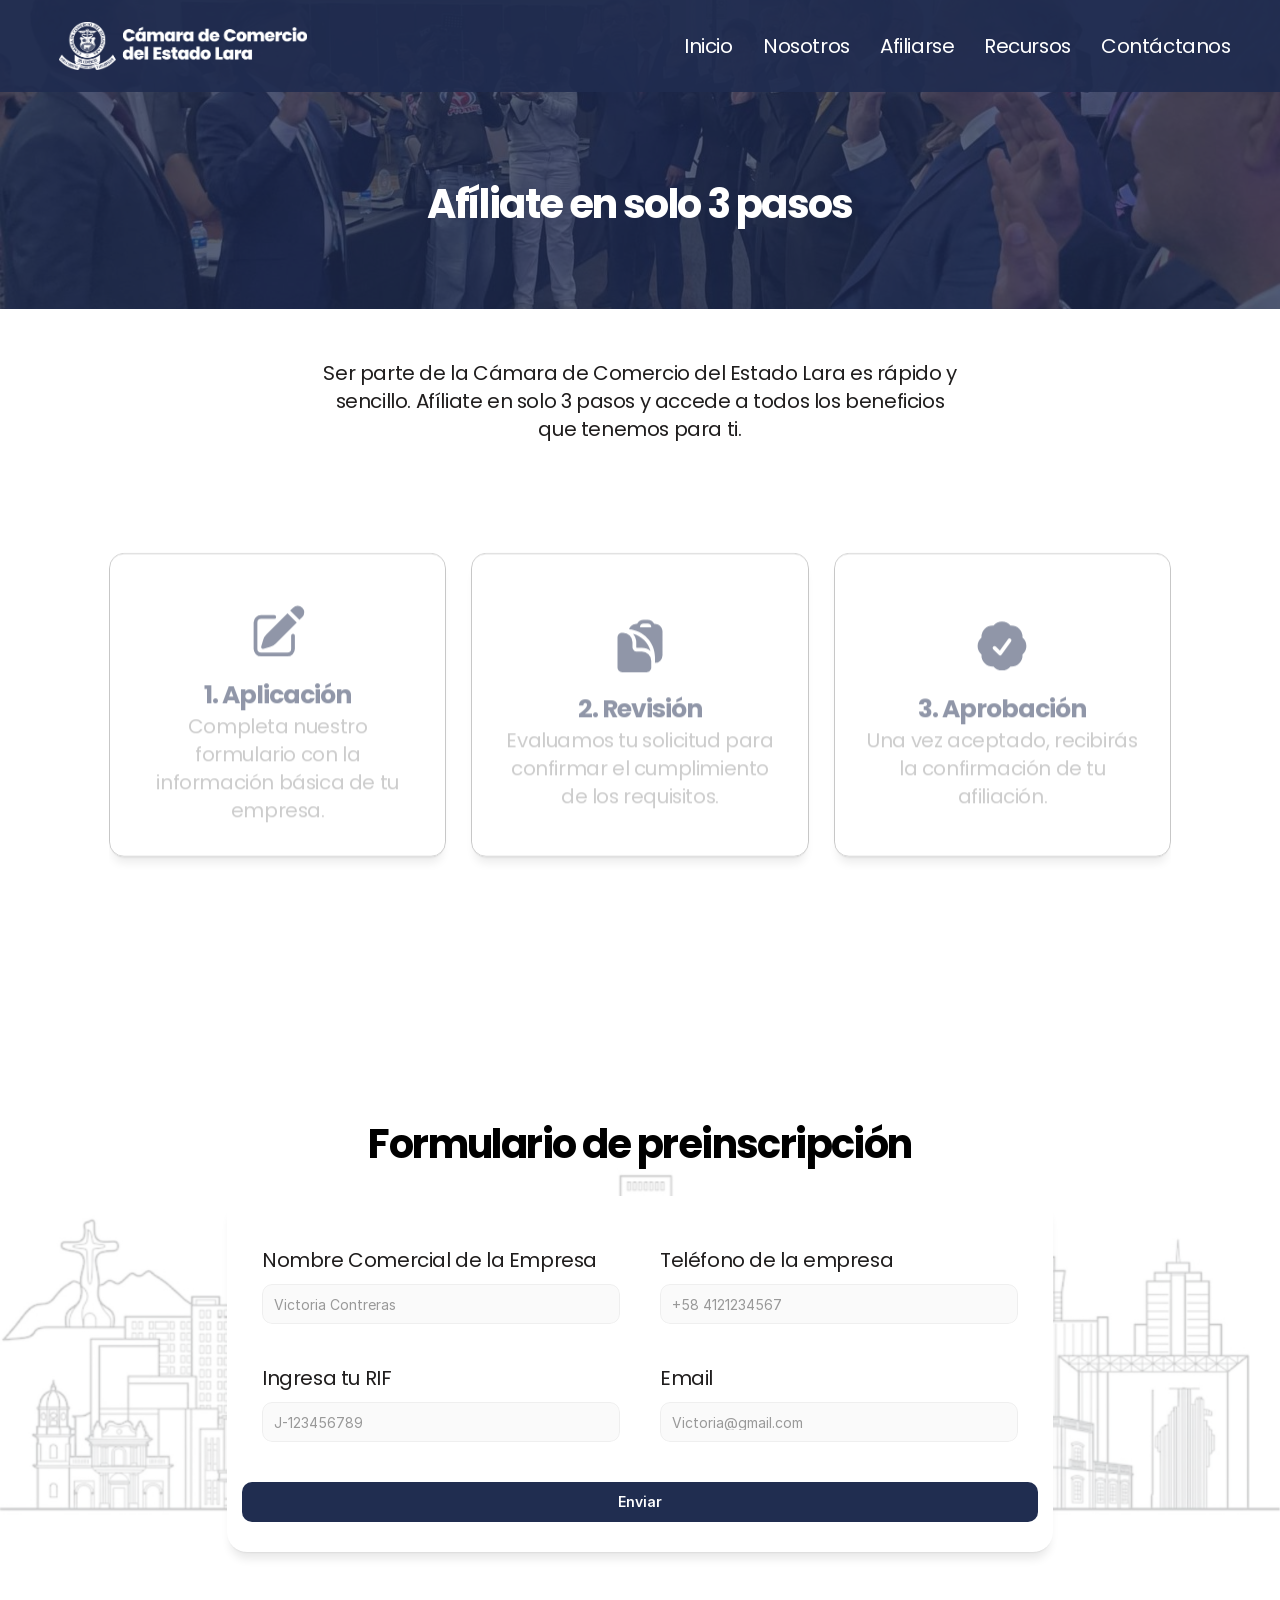
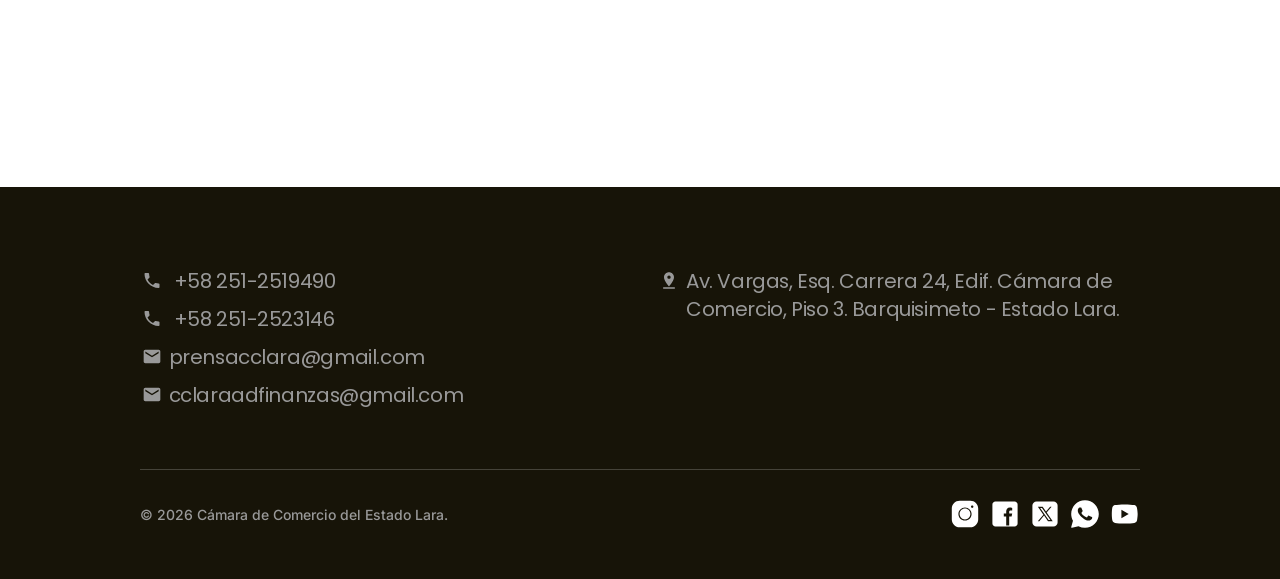
==== commit 22d1dd8f: "Eliminar el botón flotante "Made in Framer" postprocess.mjs quita el contenedor #__framer-badge-cont" ====
--- a/afiliarse.html
+++ b/afiliarse.html
@@ -210,7 +210,7 @@
 	<script>!function(){var w="framer_variant";function u(a,r){let e=r.indexOf("#"),t=e===-1?r:r.substring(0,e),o=e===-1?"":r.substring(e),n=t.indexOf("?"),h=n===-1?t:t.substring(0,n),d=n===-1?"":t.substring(n),s=new URLSearchParams(d),m=new URLSearchParams(a);for(let[i,l]of m)s.has(i)||i!==w&&s.append(i,l);let c=s.toString();return c===""?t+o:h+"?"+c+o}var g='div#main a[href^="#"],div#main a[href^="/"],div#main a[href^="."]',f="div#main a[data-framer-preserve-params]",S=document.currentScript?.hasAttribute("data-preserve-internal-params");if(window.location.search&&!navigator.webdriver&&!/bot|-google|google-|yandex|ia_archiver|crawl|spider/iu.test(navigator.userAgent)){let a=document.querySelectorAll(S?`${g},${f}`:f);for(let r of a){let e=u(window.location.search,r.href);r.setAttribute("href",e)}}
 }()</script>
 	
-	<div id="__framer-badge-container"><!--$--><!--$--><!--$--><a class="framer-6jWyo framer-n0ccwk framer-v-n0ccwk framer-bmpgw8 __framer-badge" data-framer-appear-id="n0ccwk" data-framer-name="Light" data-nosnippet="true" style="will-change:transform;pointer-events:auto;opacity:0.001;transform:translateY(10px)" href="https://www.framer.com" rel="noopener" title="Create a free website with Framer, the website builder loved by startups, designers and agencies."><div class="framer-13yxzio" data-framer-name="Backdrop" style="background-color:rgb(255, 255, 255);border-bottom-left-radius:10px;border-bottom-right-radius:10px;border-top-left-radius:10px;border-top-right-radius:10px;box-shadow:0px 0.6021873017743928px 1.5656869846134214px -1.5px rgba(0, 0, 0, 0.17), 0px 2.288533303243457px 5.950186588432988px -3px rgba(0, 0, 0, 0.14), 0px 10px 26px -4.5px rgba(0, 0, 0, 0.02)"></div><div class="framer-19yaanm" data-framer-name="Content" style="transform:translate(-50%, -50%)"><div class="framer-1kflzx5"><div data-framer-name="Logo" class="framer-hcsc7 framer-e50co" style="--1bd4d3i:rgb(0, 0, 0);--otdjsv:rgb(0, 0, 0);transform:translateX(-50%)"></div></div><!--$--><p style="position:absolute;transform:scale(0.001)">Create a free website with Framer, the website builder loved by startups, designers and agencies.</p><div data-framer-name="Text" class="framer-g7oZR framer-1um7t9d" style="--1bd4d3i:rgb(0, 0, 0);--otdjsv:rgb(0, 0, 0)"></div><!--/$--></div><div class="framer-j4ugry" data-framer-name="Bottom" style="mask:linear-gradient(180deg, rgba(0,0,0,0) 65%, rgba(0,0,0,1) 100%) add;-webkit-mask:linear-gradient(180deg, rgba(0,0,0,0) 65%, rgba(0,0,0,1) 100%) add;border-bottom-left-radius:11px;border-bottom-right-radius:11px;border-top-left-radius:11px;border-top-right-radius:11px;box-shadow:inset 0px 0px 0px 1px rgb(0, 0, 0);opacity:0.06"></div><div class="framer-jnuwbw" data-framer-name="Border" style="border-bottom-left-radius:11px;border-bottom-right-radius:11px;border-top-left-radius:11px;border-top-right-radius:11px;box-shadow:inset 0px 0px 0px 1px rgb(0, 0, 0);opacity:0.04"></div></a><!--/$--><!--/$--><!--/$--></div>
+	
 	<script data-framer-appear-animation="no-preference"></script>
 	<script>typeof document<"u"&&(window.process={...window.process,env:{...window.process?.env,NODE_ENV:"production"}});</script>
 	<link rel="modulepreload" fetchpriority="low" href="/assets/fu/sites/qvVd5x1oqgm8UECJxH6ip/rolldown-runtime.Bi-D_2cA.mjs"><link rel="modulepreload" fetchpriority="low" href="/assets/fu/sites/qvVd5x1oqgm8UECJxH6ip/react.Dxe_2v0O.mjs"><link rel="modulepreload" fetchpriority="low" href="/assets/fu/sites/qvVd5x1oqgm8UECJxH6ip/framer.Cv41wSmZ.mjs"><link rel="modulepreload" fetchpriority="low" href="/assets/fu/sites/qvVd5x1oqgm8UECJxH6ip/motion.DAMsZuM6.mjs"><link rel="modulepreload" fetchpriority="low" href="/assets/fu/sites/qvVd5x1oqgm8UECJxH6ip/toplevel-deps.DVqmcute.mjs"><link rel="modulepreload" fetchpriority="low" href="/assets/fu/sites/qvVd5x1oqgm8UECJxH6ip/7s1Qr8hBcADkVcB9HBdap8nC_aqG7B_YrzbuHzuuoWs.CuKpnyJa.mjs"><link rel="modulepreload" fetchpriority="low" href="/assets/fu/sites/qvVd5x1oqgm8UECJxH6ip/shared-lib.DW8tbn86.mjs"><link rel="modulepreload" fetchpriority="low" href="/assets/fu/sites/qvVd5x1oqgm8UECJxH6ip/Hero.BIjxiVO3.mjs"><link rel="modulepreload" fetchpriority="low" href="/assets/fu/sites/qvVd5x1oqgm8UECJxH6ip/i3UdyvOeu.Dvnl4ReF.mjs"><link rel="modulepreload" fetchpriority="low" href="/assets/fu/sites/qvVd5x1oqgm8UECJxH6ip/e3FW74lRU.D-RzP9W5.mjs"><script type="module" async data-framer-bundle="main" fetchpriority="low" src="/assets/fu/sites/qvVd5x1oqgm8UECJxH6ip/script_main.BUfRvoZI.mjs"></script><div id="svg-templates" style="position: absolute; overflow: hidden; bottom: 0; left: 0; width: 0; height: 0; z-index: 0; contain: strict" aria-hidden="true">
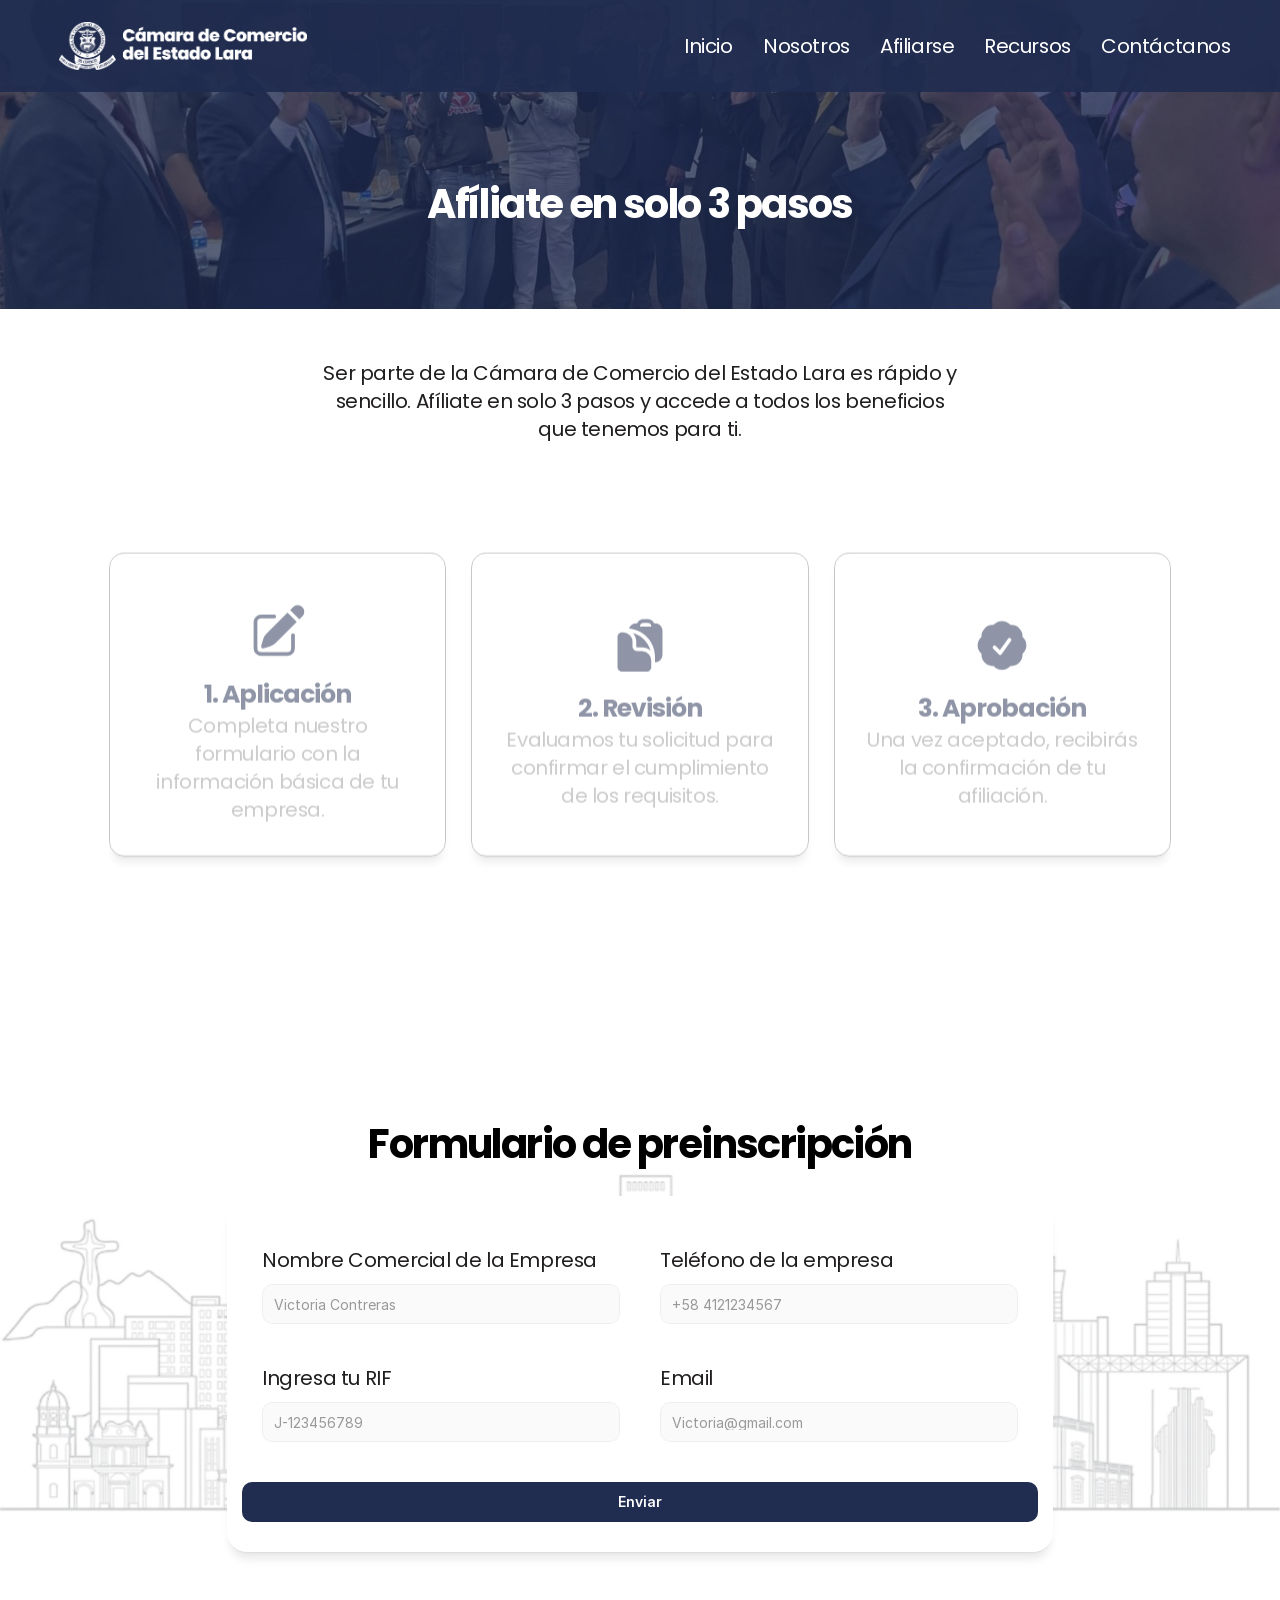
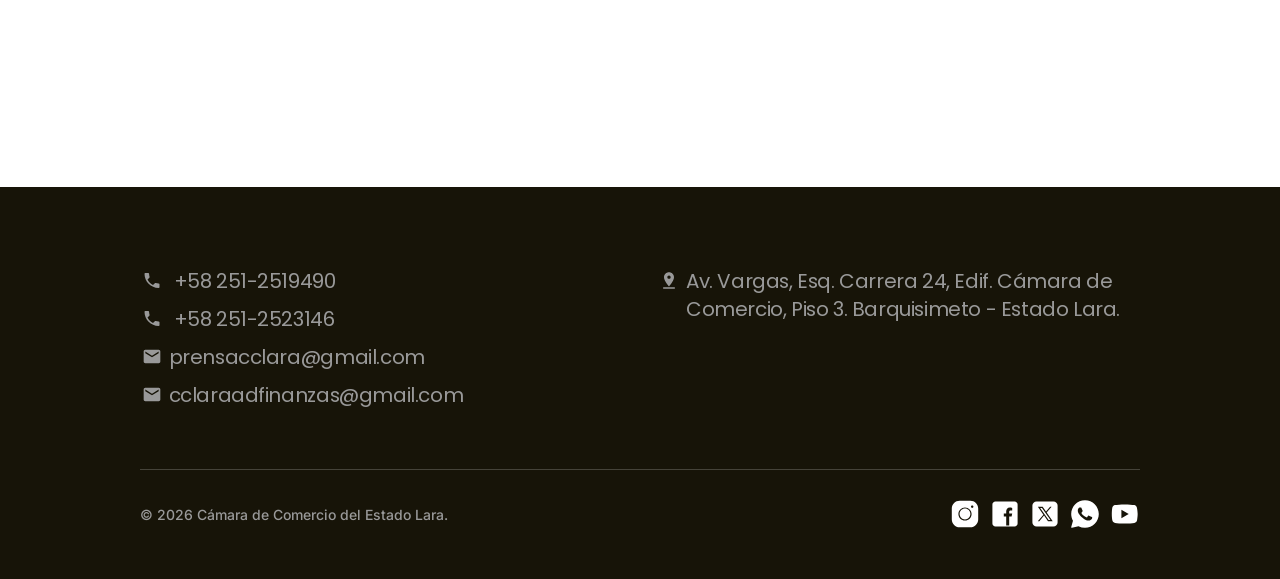
==== commit 1625e680: "Formulario de Afiliarse con su propio Formspree y nombres de campo correctos - FORM_ENDPOINTS: endpo" ====
--- a/afiliarse.html
+++ b/afiliarse.html
@@ -20,7 +20,7 @@
 <meta name="twitter:image" content="https://camcomerciolara.org.ve/assets/og-image.png">
 <meta property="og:site_name" content="Cámara de Comercio Lara">
 <meta property="og:locale" content="es_VE">
-<script>window.CCL_FORM_ENDPOINT="https://formspree.io/f/xaeejrnl"</script>
+<script>window.CCL_FORMS={"":"https://formspree.io/f/xaeejrnl","/afiliarse":"https://formspree.io/f/mvkkrezz"}</script>
 <!-- /ccl:head -->
     <meta property="og:title" content="Afíliate | Cámara de Comercio Lara">
     <meta property="og:description" content="Afilia tu empresa a la Cámara de Comercio del Estado Lara y accede a beneficios, formación y representación gremial.">
@@ -206,7 +206,7 @@
     
     <!-- End of bodyStart -->
 	
-	<div id="main" data-framer-hydrate-v2="{&quot;routeId&quot;:&quot;e3FW74lRU&quot;,&quot;localeId&quot;:&quot;default&quot;,&quot;breakpoints&quot;:[{&quot;hash&quot;:&quot;15doi17&quot;,&quot;mediaQuery&quot;:&quot;(min-width: 1200px)&quot;},{&quot;hash&quot;:&quot;1p3924s&quot;,&quot;mediaQuery&quot;:&quot;(min-width: 810px) and (max-width: 1199.98px)&quot;},{&quot;hash&quot;:&quot;18pzvcn&quot;,&quot;mediaQuery&quot;:&quot;(max-width: 809.98px)&quot;},{&quot;hash&quot;:&quot;m44vip&quot;,&quot;mediaQuery&quot;:&quot;(min-width: 1200px)&quot;},{&quot;hash&quot;:&quot;xug17x&quot;,&quot;mediaQuery&quot;:&quot;(min-width: 810px) and (max-width: 1199.98px)&quot;},{&quot;hash&quot;:&quot;rttqvg&quot;,&quot;mediaQuery&quot;:&quot;(max-width: 809.98px)&quot;}]}" data-framer-ssr-released-at="2026-10-28T13:39:34.691Z" data-framer-page-optimized-at="2026-10-28T19:28:34.149Z" data-framer-generated-page><!--$--><style data-framer-html-style>:root body { background: rgb(255, 255, 255); }</style><div class="framer-DO5XE framer-m44vip" data-layout-template="true" style="min-height:100vh;width:auto"><div class="framer-g7s6cf-container"><div class="ssr-variant hidden-rttqvg hidden-xug17x"><div class="framer-sNRu0 framer-SF8Ap framer-ExZIs framer-1hfsi59 framer-v-1hfsi59" data-framer-name="Desktop" style="background-color:rgba(32, 44, 79, 0.9);width:100%"><div class="framer-1h475mx"><!--$--><a as="a" class="framer-17i6ps4 framer-12hzyy8" href="./"><div style="position:absolute;border-radius:inherit;corner-shape:inherit;top:0;right:0;bottom:0;left:0" data-framer-background-image-wrapper="true"><img decoding="async" width="17823" height="3469" sizes="(min-width: 1200px) 267px, (max-width: 809.98px) 268px, (min-width: 810px) and (max-width: 1199.98px) 200px" srcset="/assets/fu/images/IIKVOZQkk6QBfTR8vnGKRFtUIG0.png?scale-down-to=512&amp;lossless=1 512w,/assets/fu/images/IIKVOZQkk6QBfTR8vnGKRFtUIG0.png?scale-down-to=1024&amp;lossless=1 1024w,/assets/fu/images/IIKVOZQkk6QBfTR8vnGKRFtUIG0.png?scale-down-to=2048&amp;lossless=1 2048w,/assets/fu/images/IIKVOZQkk6QBfTR8vnGKRFtUIG0.png?scale-down-to=4096&amp;lossless=1 4096w,/assets/fu/images/IIKVOZQkk6QBfTR8vnGKRFtUIG0.png?lossless=1 17823w" src="/assets/fu/images/IIKVOZQkk6QBfTR8vnGKRFtUIG0.png?lossless=1" alt style="display:block;width:100%;height:100%;border-radius:inherit;corner-shape:inherit;object-position:center;object-fit:contain"></div></a><!--/$--></div><div class="framer-tczkmw" style="background-color:rgba(0, 0, 0, 0)"><div class="framer-e3o931" data-framer-component-type="RichTextContainer" style="transform:none"><p class="framer-text framer-styles-preset-1vab1cv" data-styles-preset="JyjQFEDWY"><!--$--><a class="framer-text framer-styles-preset-f1znl1" data-styles-preset="oe2PitLAW" href="./">Inicio</a><!--/$--></p></div><div class="framer-1bwjyvx" data-framer-component-type="RichTextContainer" style="transform:none"><p class="framer-text framer-styles-preset-1vab1cv" data-styles-preset="JyjQFEDWY"><!--$--><a class="framer-text framer-styles-preset-f1znl1" data-styles-preset="oe2PitLAW" href="./nosotros">Nosotros</a><!--/$--></p></div><div class="framer-3e87kj" data-framer-component-type="RichTextContainer" style="transform:none"><p class="framer-text framer-styles-preset-1vab1cv" data-styles-preset="JyjQFEDWY"><!--$--><a class="framer-text framer-styles-preset-f1znl1" data-styles-preset="oe2PitLAW" href="./afiliarse" data-framer-page-link-current="true">Afiliarse</a><!--/$--></p></div><div class="framer-ht0rlk" data-framer-component-type="RichTextContainer" style="transform:none"><p class="framer-text framer-styles-preset-1vab1cv" data-styles-preset="JyjQFEDWY"><!--$--><a class="framer-text framer-styles-preset-f1znl1" data-styles-preset="oe2PitLAW" href="./recursos">Recursos</a><!--/$--></p></div><div class="framer-1xxs6j6" data-framer-component-type="RichTextContainer" style="transform:none"><p class="framer-text framer-styles-preset-1vab1cv" data-styles-preset="JyjQFEDWY"><!--$--><a class="framer-text framer-styles-preset-f1znl1" data-styles-preset="oe2PitLAW" href="./contactanos">Contáctanos</a><!--/$--></p></div></div></div></div><div class="ssr-variant hidden-xug17x hidden-m44vip"><div class="framer-sNRu0 framer-SF8Ap framer-ExZIs framer-1hfsi59 framer-v-6f3kkn" data-framer-name="Phone-Closed" style="background-color:rgba(32, 44, 79, 0.9);width:100%"><div class="framer-1h475mx"><!--$--><a as="a" class="framer-17i6ps4 framer-12hzyy8" href="./"><div style="position:absolute;border-radius:inherit;corner-shape:inherit;top:0;right:0;bottom:0;left:0" data-framer-background-image-wrapper="true"><img decoding="async" width="17823" height="3469" sizes="(min-width: 1200px) 267px, (max-width: 809.98px) 268px, (min-width: 810px) and (max-width: 1199.98px) 200px" srcset="/assets/fu/images/IIKVOZQkk6QBfTR8vnGKRFtUIG0.png?scale-down-to=512&amp;lossless=1 512w,/assets/fu/images/IIKVOZQkk6QBfTR8vnGKRFtUIG0.png?scale-down-to=1024&amp;lossless=1 1024w,/assets/fu/images/IIKVOZQkk6QBfTR8vnGKRFtUIG0.png?scale-down-to=2048&amp;lossless=1 2048w,/assets/fu/images/IIKVOZQkk6QBfTR8vnGKRFtUIG0.png?scale-down-to=4096&amp;lossless=1 4096w,/assets/fu/images/IIKVOZQkk6QBfTR8vnGKRFtUIG0.png?lossless=1 17823w" src="/assets/fu/images/IIKVOZQkk6QBfTR8vnGKRFtUIG0.png?lossless=1" alt style="display:block;width:100%;height:100%;border-radius:inherit;corner-shape:inherit;object-position:center;object-fit:contain"></div></a><!--/$--><div class="framer-1vppedy-container" style="transform:none"><!--$--><div style="display:contents"></div><!--/$--></div></div><div class="framer-tczkmw" style="background-color:rgba(0, 0, 0, 0)"><div class="framer-e3o931" data-framer-component-type="RichTextContainer" style="transform:none"><p class="framer-text framer-styles-preset-1vab1cv" data-styles-preset="JyjQFEDWY"><!--$--><a class="framer-text framer-styles-preset-f1znl1" data-styles-preset="oe2PitLAW" href="./">Inicio</a><!--/$--></p></div><div class="framer-1bwjyvx" data-framer-component-type="RichTextContainer" style="transform:none"><p class="framer-text framer-styles-preset-1vab1cv" data-styles-preset="JyjQFEDWY"><!--$--><a class="framer-text framer-styles-preset-f1znl1" data-styles-preset="oe2PitLAW" href="./nosotros">Nosotros</a><!--/$--></p></div><div class="framer-3e87kj" data-framer-component-type="RichTextContainer" style="transform:none"><p class="framer-text framer-styles-preset-1vab1cv" data-styles-preset="JyjQFEDWY"><!--$--><a class="framer-text framer-styles-preset-f1znl1" data-styles-preset="oe2PitLAW" href="./afiliarse" data-framer-page-link-current="true">Afiliarse</a><!--/$--></p></div><div class="framer-ht0rlk" data-framer-component-type="RichTextContainer" style="transform:none"><p class="framer-text framer-styles-preset-1vab1cv" data-styles-preset="JyjQFEDWY"><!--$--><a class="framer-text framer-styles-preset-f1znl1" data-styles-preset="oe2PitLAW" href="./recursos">Recursos</a><!--/$--></p></div><div class="framer-1xxs6j6" data-framer-component-type="RichTextContainer" style="transform:none"><p class="framer-text framer-styles-preset-1vab1cv" data-styles-preset="JyjQFEDWY"><!--$--><a class="framer-text framer-styles-preset-f1znl1" data-styles-preset="oe2PitLAW" href="./contactanos">Contáctanos</a><!--/$--></p></div></div></div></div><div class="ssr-variant hidden-rttqvg hidden-m44vip"><div class="framer-sNRu0 framer-SF8Ap framer-ExZIs framer-1hfsi59 framer-v-a8ogur" data-framer-name="Tablet" style="background-color:rgba(32, 44, 79, 0.9);width:100%"><div class="framer-1h475mx"><!--$--><a as="a" class="framer-17i6ps4 framer-12hzyy8" href="./"><div style="position:absolute;border-radius:inherit;corner-shape:inherit;top:0;right:0;bottom:0;left:0" data-framer-background-image-wrapper="true"><img decoding="async" width="17823" height="3469" sizes="(min-width: 1200px) 267px, (max-width: 809.98px) 268px, (min-width: 810px) and (max-width: 1199.98px) 200px" srcset="/assets/fu/images/IIKVOZQkk6QBfTR8vnGKRFtUIG0.png?scale-down-to=512&amp;lossless=1 512w,/assets/fu/images/IIKVOZQkk6QBfTR8vnGKRFtUIG0.png?scale-down-to=1024&amp;lossless=1 1024w,/assets/fu/images/IIKVOZQkk6QBfTR8vnGKRFtUIG0.png?scale-down-to=2048&amp;lossless=1 2048w,/assets/fu/images/IIKVOZQkk6QBfTR8vnGKRFtUIG0.png?scale-down-to=4096&amp;lossless=1 4096w,/assets/fu/images/IIKVOZQkk6QBfTR8vnGKRFtUIG0.png?lossless=1 17823w" src="/assets/fu/images/IIKVOZQkk6QBfTR8vnGKRFtUIG0.png?lossless=1" alt style="display:block;width:100%;height:100%;border-radius:inherit;corner-shape:inherit;object-position:center;object-fit:contain"></div></a><!--/$--></div><div class="framer-tczkmw" style="background-color:rgba(0, 0, 0, 0)"><div class="framer-e3o931" data-framer-component-type="RichTextContainer" style="transform:none"><p class="framer-text framer-styles-preset-1vab1cv" data-styles-preset="JyjQFEDWY"><!--$--><a class="framer-text framer-styles-preset-f1znl1" data-styles-preset="oe2PitLAW" href="./">Inicio</a><!--/$--></p></div><div class="framer-1bwjyvx" data-framer-component-type="RichTextContainer" style="transform:none"><p class="framer-text framer-styles-preset-1vab1cv" data-styles-preset="JyjQFEDWY"><!--$--><a class="framer-text framer-styles-preset-f1znl1" data-styles-preset="oe2PitLAW" href="./nosotros">Nosotros</a><!--/$--></p></div><div class="framer-3e87kj" data-framer-component-type="RichTextContainer" style="transform:none"><p class="framer-text framer-styles-preset-1vab1cv" data-styles-preset="JyjQFEDWY"><!--$--><a class="framer-text framer-styles-preset-f1znl1" data-styles-preset="oe2PitLAW" href="./afiliarse" data-framer-page-link-current="true">Afiliarse</a><!--/$--></p></div><div class="framer-ht0rlk" data-framer-component-type="RichTextContainer" style="transform:none"><p class="framer-text framer-styles-preset-1vab1cv" data-styles-preset="JyjQFEDWY"><!--$--><a class="framer-text framer-styles-preset-f1znl1" data-styles-preset="oe2PitLAW" href="./recursos">Recursos</a><!--/$--></p></div><div class="framer-1xxs6j6" data-framer-component-type="RichTextContainer" style="transform:none"><p class="framer-text framer-styles-preset-1vab1cv" data-styles-preset="JyjQFEDWY"><!--$--><a class="framer-text framer-styles-preset-f1znl1" data-styles-preset="oe2PitLAW" href="./contactanos">Contáctanos</a><!--/$--></p></div></div></div></div></div><style data-framer-html-style>html body { background: var(--token-499ab5eb-1675-4f2a-87bc-92b2b9462476, rgb(255, 255, 255)); }</style><div data-framer-root class="framer-dxxQk framer-XA8Gd framer-SF8Ap framer-LoFj1 framer-7Ug6r framer-15doi17" style="min-height:100vh;width:auto;display:contents"><div class="framer-7h2zzf" data-framer-name="Encabezado"><div class="framer-17i1not" data-framer-name="Overlay"><div style="position:absolute;border-radius:inherit;corner-shape:inherit;top:0;right:0;bottom:0;left:0" data-framer-background-image-wrapper="true"><img decoding="async" width="1920" height="1080" sizes="(min-width: 1200px) 100vw, (min-width: 810px) and (max-width: 1199.98px) 100vw, (max-width: 809.98px) 100vw" srcset="/assets/fu/images/Lw3HK4wPVbYPxJabwqwMyga4.jpg?scale-down-to=512&amp;lossless=1&amp;width=1920&amp;height=1080 512w,/assets/fu/images/Lw3HK4wPVbYPxJabwqwMyga4.jpg?scale-down-to=1024&amp;lossless=1&amp;width=1920&amp;height=1080 1024w,/assets/fu/images/Lw3HK4wPVbYPxJabwqwMyga4.jpg?lossless=1&amp;width=1920&amp;height=1080 1920w" src="/assets/fu/images/Lw3HK4wPVbYPxJabwqwMyga4.jpg?lossless=1&amp;width=1920&amp;height=1080" alt style="display:block;width:100%;height:100%;border-radius:inherit;corner-shape:inherit;object-position:center;object-fit:cover"></div><div class="framer-t7vutg" data-framer-name="BG"><div class="framer-1a66sp6" data-framer-name="Wrapper"><div class="framer-16xjczb"><div class="framer-10uzaea" data-framer-component-type="RichTextContainer" style="transform:translate(-50%, -50%)"><h1 class="framer-text framer-styles-preset-vvarzr" data-styles-preset="QGRHcre_i" style="--framer-text-alignment:center;--framer-text-color:var(--token-499ab5eb-1675-4f2a-87bc-92b2b9462476, rgb(255, 255, 255))">Afíliate en solo 3 pasos</h1></div></div></div></div></div></div><header class="framer-16lga55" data-framer-name="Quienes Somos"><div class="framer-wdlsdo" data-framer-component-type="RichTextContainer" style="transform:none"><p class="framer-text framer-styles-preset-1vab1cv" data-styles-preset="JyjQFEDWY" style="--framer-text-alignment:center">Ser parte de la Cámara de Comercio del Estado Lara es rápido y sencillo. Afíliate en solo 3 pasos y accede a todos los beneficios que tenemos para ti.</p></div><div class="ssr-variant hidden-18pzvcn"><div class="framer-4yibo4" style="will-change:transform;opacity:0;transform:translateY(100px)"><div class="framer-10zrwye" data-border="true" style="opacity:1;transform:none"><div class="framer-mi0j7p-container"><!--$--><div style="display:contents"></div><!--/$--></div><div class="framer-172rj9l" data-framer-component-type="RichTextContainer" style="transform:none"><h3 class="framer-text framer-styles-preset-1biwd0b" data-styles-preset="cEDq5oAxb" style="--framer-text-color:rgb(32, 45, 80)">1. Aplicación</h3></div><div class="framer-j59uaq" data-framer-component-type="RichTextContainer" style="transform:none"><p class="framer-text framer-styles-preset-1vab1cv" data-styles-preset="JyjQFEDWY" style="--framer-text-alignment:center;--framer-text-color:var(--token-1bc3b54e-1a06-4b36-95a6-3a95a29fb12d, rgb(153, 153, 153))">Completa nuestro formulario con la información básica de tu empresa.</p></div></div><div class="framer-1stormt" data-border="true" style="opacity:1;transform:none"><div class="framer-1huwf70-container"><!--$--><div style="display:contents"></div><!--/$--></div><div class="framer-1pvinqr" data-framer-component-type="RichTextContainer" style="transform:none"><h3 class="framer-text framer-styles-preset-1biwd0b" data-styles-preset="cEDq5oAxb" style="--framer-text-color:rgb(32, 45, 80)">2. Revisión</h3></div><div class="framer-1maagzt" data-framer-component-type="RichTextContainer" style="transform:none"><p class="framer-text framer-styles-preset-1vab1cv" data-styles-preset="JyjQFEDWY" style="--framer-text-alignment:center;--framer-text-color:var(--token-1bc3b54e-1a06-4b36-95a6-3a95a29fb12d, rgb(153, 153, 153))">Evaluamos tu solicitud para confirmar el cumplimiento de los requisitos.</p></div></div><div class="framer-y1355g" data-border="true" style="opacity:1;transform:none"><div class="framer-1xythjb-container"><!--$--><div style="display:contents"></div><!--/$--></div><div class="framer-11iqylv" data-framer-component-type="RichTextContainer" style="transform:none"><h3 class="framer-text framer-styles-preset-1biwd0b" data-styles-preset="cEDq5oAxb" style="--framer-text-color:rgb(32, 45, 80)">3. Aprobación</h3></div><div class="framer-ujvjih" data-framer-component-type="RichTextContainer" style="transform:none"><p class="framer-text framer-styles-preset-1vab1cv" data-styles-preset="JyjQFEDWY" style="--framer-text-alignment:center;--framer-text-color:var(--token-1bc3b54e-1a06-4b36-95a6-3a95a29fb12d, rgb(153, 153, 153))">Una vez aceptado, recibirás la confirmación de tu afiliación.</p></div></div></div></div><div class="ssr-variant hidden-15doi17 hidden-1p3924s"><div class="framer-4yibo4" style="opacity:1;transform:none"><div class="framer-10zrwye" data-border="true" style="will-change:transform;opacity:0;transform:translateY(100px)"><div class="framer-mi0j7p-container"><!--$--><div style="display:contents"></div><!--/$--></div><div class="framer-172rj9l" data-framer-component-type="RichTextContainer" style="transform:none"><h3 class="framer-text framer-styles-preset-1biwd0b" data-styles-preset="cEDq5oAxb" style="--framer-text-color:rgb(32, 45, 80)">1. Aplicación</h3></div><div class="framer-j59uaq" data-framer-component-type="RichTextContainer" style="transform:none"><p class="framer-text framer-styles-preset-1vab1cv" data-styles-preset="JyjQFEDWY" style="--framer-text-alignment:center;--framer-text-color:var(--token-1bc3b54e-1a06-4b36-95a6-3a95a29fb12d, rgb(153, 153, 153))">Completa nuestro formulario con la información básica de tu empresa.</p></div></div><div class="framer-1stormt" data-border="true" style="will-change:transform;opacity:0;transform:translateY(100px)"><div class="framer-1huwf70-container"><!--$--><div style="display:contents"></div><!--/$--></div><div class="framer-1pvinqr" data-framer-component-type="RichTextContainer" style="transform:none"><h3 class="framer-text framer-styles-preset-1biwd0b" data-styles-preset="cEDq5oAxb" style="--framer-text-color:rgb(32, 45, 80)">2. Revisión</h3></div><div class="framer-1maagzt" data-framer-component-type="RichTextContainer" style="transform:none"><p class="framer-text framer-styles-preset-1vab1cv" data-styles-preset="JyjQFEDWY" style="--framer-text-alignment:center;--framer-text-color:var(--token-1bc3b54e-1a06-4b36-95a6-3a95a29fb12d, rgb(153, 153, 153))">Evaluamos tu solicitud para confirmar el cumplimiento de los requisitos.</p></div></div><div class="framer-y1355g" data-border="true" style="will-change:transform;opacity:0;transform:translateY(100px)"><div class="framer-1xythjb-container"><!--$--><div style="display:contents"></div><!--/$--></div><div class="framer-11iqylv" data-framer-component-type="RichTextContainer" style="transform:none"><h3 class="framer-text framer-styles-preset-1biwd0b" data-styles-preset="cEDq5oAxb" style="--framer-text-color:rgb(32, 45, 80)">3. Aprobación</h3></div><div class="framer-ujvjih" data-framer-component-type="RichTextContainer" style="transform:none"><p class="framer-text framer-styles-preset-1vab1cv" data-styles-preset="JyjQFEDWY" style="--framer-text-alignment:center;--framer-text-color:var(--token-1bc3b54e-1a06-4b36-95a6-3a95a29fb12d, rgb(153, 153, 153))">Una vez aceptado, recibirás la confirmación de tu afiliación.</p></div></div></div></div></header><header class="framer-nqcce8" data-framer-name="Formulario de Preinscripción"><div class="framer-stxyvq" data-framer-component-type="RichTextContainer" style="transform:none"><h1 class="framer-text framer-styles-preset-vvarzr" data-styles-preset="QGRHcre_i" style="--framer-text-alignment:center">Formulario de preinscripción</h1></div><div class="framer-1c0tw7r"><form class="framer-1b3jjt9" method="post" data-framer-form><label class="framer-nn5wm0"><div class="framer-19g2crm" data-framer-component-type="RichTextContainer" style="transform:none"><p class="framer-text framer-styles-preset-zftmo4" data-styles-preset="eKuZ_EGa0">Nombre Comercial de la Empresa</p></div><div class="framer-form-text-input framer-form-input-wrapper framer-ropv3h framer-form-text-input-type"><input type="text" required name="Name" placeholder="Victoria Contreras" class="framer-form-input framer-form-input-empty" value></div></label><label class="framer-1yh7pft"><div class="framer-1uvatla" data-framer-component-type="RichTextContainer" style="transform:none"><p class="framer-text framer-styles-preset-zftmo4" data-styles-preset="eKuZ_EGa0" style="--framer-text-alignment:left">Teléfono de la empresa</p></div><div class="framer-form-text-input framer-form-input-wrapper framer-1vkbiro"><input type="tel" required name="Phone" placeholder="+58 4121234567" class="framer-form-input framer-form-input-empty" value></div></label><label class="framer-ht2fpj"><div class="framer-3cvay2" data-framer-component-type="RichTextContainer" style="transform:none"><p class="framer-text framer-styles-preset-zftmo4" data-styles-preset="eKuZ_EGa0" style="--framer-text-alignment:left">Ingresa tu RIF</p></div><div class="framer-form-text-input framer-form-input-wrapper framer-g1tcmo"><input type="tel" required name="Phone Number" placeholder="J-123456789" class="framer-form-input framer-form-input-empty" value></div></label><label class="framer-1hr9z4l"><div class="framer-hg9vv4" data-framer-component-type="RichTextContainer" style="transform:none"><p class="framer-text framer-styles-preset-zftmo4" data-styles-preset="eKuZ_EGa0" style="--framer-text-alignment:left">Email</p></div><div class="framer-form-text-input framer-form-input-wrapper framer-yl5ils"><input type="email" required name="Email" placeholder="Victoria@gmail.com" class="framer-form-input framer-form-input-empty" value></div></label><input type="text" name="website" tabindex="-1" autocomplete="one-time-code" aria-hidden="true" style="position:absolute;transform:scale(0)" data-1p-ignore="true" data-lpignore="true" data-form-type="other" data-bwignore="true" value><input type="text" name="company" tabindex="-1" autocomplete="one-time-code" aria-hidden="true" style="position:absolute;transform:scale(0)" data-1p-ignore="true" data-lpignore="true" data-form-type="other" data-bwignore="true" value><input type="text" name="message" tabindex="-1" autocomplete="one-time-code" aria-hidden="true" style="position:absolute;transform:scale(0)" data-1p-ignore="true" data-lpignore="true" data-form-type="other" data-bwignore="true" value><input type="text" name="subject" tabindex="-1" autocomplete="one-time-code" aria-hidden="true" style="position:absolute;transform:scale(0)" data-1p-ignore="true" data-lpignore="true" data-form-type="other" data-bwignore="true" value><input type="text" name="title" tabindex="-1" autocomplete="one-time-code" aria-hidden="true" style="position:absolute;transform:scale(0)" data-1p-ignore="true" data-lpignore="true" data-form-type="other" data-bwignore="true" value><input type="text" name="description" tabindex="-1" autocomplete="one-time-code" aria-hidden="true" style="position:absolute;transform:scale(0)" data-1p-ignore="true" data-lpignore="true" data-form-type="other" data-bwignore="true" value><input type="text" name="feedback" tabindex="-1" autocomplete="one-time-code" aria-hidden="true" style="position:absolute;transform:scale(0)" data-1p-ignore="true" data-lpignore="true" data-form-type="other" data-bwignore="true" value><input type="text" name="notes" tabindex="-1" autocomplete="one-time-code" aria-hidden="true" style="position:absolute;transform:scale(0)" data-1p-ignore="true" data-lpignore="true" data-form-type="other" data-bwignore="true" value><input type="text" name="details" tabindex="-1" autocomplete="one-time-code" aria-hidden="true" style="position:absolute;transform:scale(0)" data-1p-ignore="true" data-lpignore="true" data-form-type="other" data-bwignore="true" value><input type="text" name="remarks" tabindex="-1" autocomplete="one-time-code" aria-hidden="true" style="position:absolute;transform:scale(0)" data-1p-ignore="true" data-lpignore="true" data-form-type="other" data-bwignore="true" value><input type="text" name="comments" tabindex="-1" autocomplete="one-time-code" aria-hidden="true" style="position:absolute;transform:scale(0)" data-1p-ignore="true" data-lpignore="true" data-form-type="other" data-bwignore="true" value><script>(function Yi(e,t){let n=document.currentScript?.parentElement;n&&n.addEventListener(`submit`,r=>{n.hasAttribute(e)||(r.preventDefault(),n.setAttribute(t,``))})})("data-framer-form-hydrated","data-framer-form-pending-submit")</script><noscript><style>[data-framer-form] input[name=framer-noscript] { position: absolute; transform: scale(0); }</style><input required pattern="(?!)" name="framer-noscript" tabindex="-1" aria-label="Enable JavaScript to submit this form" title="Enable JavaScript to submit this form"><p>Enable JavaScript to submit this form.</p></noscript></form><div class="framer-ivl41o"><div class="ssr-variant"><div class="framer-up2axz-container" id="up2axz"><button class="framer-axv4e framer-1rww9or framer-v-1rww9or" data-framer-name="Default" data-reset="button" tabindex="0" style="background-color:rgb(32, 45, 80);height:100%;width:100%;border-bottom-left-radius:10px;border-bottom-right-radius:10px;border-top-left-radius:10px;border-top-right-radius:10px;opacity:1"><div class="framer-1h3oyne" data-framer-component-type="RichTextContainer" style="--extracted-r6o4lv:rgb(255, 255, 255);--framer-link-text-color:rgb(0, 153, 255);--framer-link-text-decoration:underline;transform:translate(-50%, -50%)"><p class="framer-text" style="--font-selector:SW50ZXItU2VtaUJvbGQ=;--framer-font-family:&quot;Inter&quot;, &quot;Inter Placeholder&quot;, sans-serif;--framer-font-size:14px;--framer-font-weight:600;--framer-text-color:var(--extracted-r6o4lv, rgb(255, 255, 255))">Enviar</p></div></button></div></div></div></div><div class="ssr-variant"><div class="framer-1vaekqx"><div style="position:absolute;border-radius:inherit;corner-shape:inherit;top:0;right:0;bottom:0;left:0" data-framer-background-image-wrapper="true"><img decoding="async" width="3252" height="905" sizes="(min-width: 1200px) 100vw, (min-width: 810px) and (max-width: 1199.98px) 100vw, (max-width: 809.98px) 100vw" srcset="/assets/fu/images/3Y4sgo1plS4Yj7pnnonBcpvbVA.jpg?scale-down-to=512&amp;width=3252&amp;height=905 512w,/assets/fu/images/3Y4sgo1plS4Yj7pnnonBcpvbVA.jpg?scale-down-to=1024&amp;width=3252&amp;height=905 1024w,/assets/fu/images/3Y4sgo1plS4Yj7pnnonBcpvbVA.jpg?scale-down-to=2048&amp;width=3252&amp;height=905 2048w,/assets/fu/images/3Y4sgo1plS4Yj7pnnonBcpvbVA.jpg?width=3252&amp;height=905 3252w" src="/assets/fu/images/3Y4sgo1plS4Yj7pnnonBcpvbVA.jpg?width=3252&amp;height=905" alt style="display:block;width:100%;height:100%;border-radius:inherit;corner-shape:inherit;object-position:center;object-fit:contain"></div></div></div></header></div><div id="overlay"></div><div class="framer-n7yarb"></div><div class="framer-gx4v1v-container"><div class="ssr-variant hidden-rttqvg hidden-xug17x"><footer class="framer-81bG7 framer-SF8Ap framer-7Ug6r framer-1ymkkan framer-v-1ymkkan" data-framer-name="Desktop" style="background-color:var(--token-ed9b78f1-7fc2-4cfd-866b-ec5e5662cdc8, rgb(23, 20, 8));width:100%"><div class="framer-1dwus9c"><div class="framer-15wu0i2"><div class="framer-h28jeg"><div class="framer-z8r4ut"><div class="framer-hjtovc-container" style="transform:translate(-50%, -50%)"><!--$--><div style="display:contents"></div><!--/$--></div></div><div class="framer-o8v2t5" data-framer-component-type="RichTextContainer" style="--extracted-r6o4lv:var(--token-1bc3b54e-1a06-4b36-95a6-3a95a29fb12d, rgb(153, 153, 153));--framer-link-hover-text-color:rgba(153, 153, 153, 0.6);--framer-link-text-decoration:none;--framer-paragraph-spacing:0px;transform:none"><p class="framer-text framer-styles-preset-1vab1cv" data-styles-preset="JyjQFEDWY" style="--framer-text-color:var(--extracted-r6o4lv, var(--token-1bc3b54e-1a06-4b36-95a6-3a95a29fb12d, rgb(153, 153, 153)))">+58 251-2519490</p></div></div><div class="framer-iz46z4"><div class="framer-1eti84x"><div class="framer-1xt43at-container" style="transform:translate(-50%, -50%)"><!--$--><div style="display:contents"></div><!--/$--></div></div><div class="framer-eacrf0" data-framer-component-type="RichTextContainer" style="--extracted-r6o4lv:var(--token-1bc3b54e-1a06-4b36-95a6-3a95a29fb12d, rgb(153, 153, 153));--framer-link-hover-text-color:rgba(153, 153, 153, 0.6);--framer-link-text-decoration:none;--framer-paragraph-spacing:0px;transform:none"><p class="framer-text framer-styles-preset-1vab1cv" data-styles-preset="JyjQFEDWY" style="--framer-text-color:var(--extracted-r6o4lv, var(--token-1bc3b54e-1a06-4b36-95a6-3a95a29fb12d, rgb(153, 153, 153)))">+58 251-2523146</p></div></div><div class="framer-15ih52k"><div class="framer-1hffqti"><div class="framer-cbnhye-container" style="transform:translate(-50%, -50%)"><!--$--><div style="display:contents"></div><!--/$--></div></div><div class="framer-1g6wv8r" data-framer-component-type="RichTextContainer" style="--extracted-r6o4lv:var(--token-1bc3b54e-1a06-4b36-95a6-3a95a29fb12d, rgb(153, 153, 153));--framer-link-hover-text-color:rgba(153, 153, 153, 0.6);--framer-link-text-decoration:none;--framer-paragraph-spacing:0px;transform:none"><p class="framer-text framer-styles-preset-1vab1cv" data-styles-preset="JyjQFEDWY" style="--framer-text-color:var(--extracted-r6o4lv, var(--token-1bc3b54e-1a06-4b36-95a6-3a95a29fb12d, rgb(153, 153, 153)))">prensacclara@gmail.com</p></div></div><div class="framer-1lbyfzw"><div class="framer-1jv4m9i"><div class="framer-16wsh3f-container" style="transform:translate(-50%, -50%)"><!--$--><div style="display:contents"></div><!--/$--></div></div><div class="framer-1pfzmvt" data-framer-component-type="RichTextContainer" style="--extracted-r6o4lv:var(--token-1bc3b54e-1a06-4b36-95a6-3a95a29fb12d, rgb(153, 153, 153));--framer-link-hover-text-color:rgba(153, 153, 153, 0.6);--framer-link-text-decoration:none;--framer-paragraph-spacing:0px;transform:none"><p class="framer-text framer-styles-preset-1vab1cv" data-styles-preset="JyjQFEDWY" style="--framer-text-color:var(--extracted-r6o4lv, var(--token-1bc3b54e-1a06-4b36-95a6-3a95a29fb12d, rgb(153, 153, 153)))">cclaraadfinanzas@gmail.com</p></div></div></div><div class="framer-1059u5g"><div class="framer-1x1uril"><div class="framer-z87vws-container" style="transform:translate(-50%, -50%)"><!--$--><div style="display:contents"></div><!--/$--></div></div><div class="framer-njx8rx" data-highlight="true" data-framer-component-type="RichTextContainer" tabindex="0" style="--extracted-r6o4lv:var(--token-1bc3b54e-1a06-4b36-95a6-3a95a29fb12d, rgb(153, 153, 153));--framer-link-hover-text-color:rgba(153, 153, 153, 0.6);--framer-link-text-decoration:none;--framer-paragraph-spacing:0px;transform:none"><p class="framer-text framer-styles-preset-1vab1cv" data-styles-preset="JyjQFEDWY" style="--framer-text-color:var(--extracted-r6o4lv, var(--token-1bc3b54e-1a06-4b36-95a6-3a95a29fb12d, rgb(153, 153, 153)))">Av. Vargas, Esq. Carrera 24, Edif. Cámara de Comercio, Piso 3. Barquisimeto - Estado Lara.</p></div></div></div><div class="framer-1mqeg1w" data-border="true" data-framer-name="Copyright" style="--border-bottom-width:0px;--border-color:rgba(255, 255, 255, 0.2);--border-left-width:0px;--border-right-width:0px;--border-style:solid;--border-top-width:1px"><div class="framer-1odc1dp"><div class="framer-1me6b85" data-framer-component-type="RichTextContainer" style="--extracted-r6o4lv:var(--token-ba0f8505-1870-43c0-8d4e-7d4bc5406462, rgb(153, 153, 153));--framer-link-hover-text-color:rgba(153, 153, 153, 0.6);--framer-link-text-decoration:none;--framer-paragraph-spacing:0px;transform:none"><p dir="auto" class="framer-text" style="--font-selector:R0Y7SW50ZXItNTAw;--framer-font-size:14px;--framer-font-weight:500;--framer-line-height:1.5em;--framer-text-alignment:left;--framer-text-color:var(--extracted-r6o4lv, var(--token-ba0f8505-1870-43c0-8d4e-7d4bc5406462, rgb(153, 153, 153)))">© 2026 Cámara de Comercio del Estado Lara.</p></div></div><div class="framer-8ysluu" data-framer-name="Icons"><!--$--><a as="a" class="framer-1qh99ky framer-zqckyn" href="https://www.instagram.com/camcomerciolara" target="_blank"><div style="position:absolute;border-radius:inherit;corner-shape:inherit;top:0;right:0;bottom:0;left:0" data-framer-background-image-wrapper="true"><img decoding="async" loading="lazy" width="50" height="50" src="/assets/fu/images/OrxMyXBOcwDlRsER0xlw0Ck9Y.svg?width=50&amp;height=50" alt style="display:block;width:100%;height:100%;border-radius:inherit;corner-shape:inherit;object-position:center;object-fit:contain"></div></a><!--/$--><!--$--><a as="a" class="framer-wm51dd framer-zqckyn" href="https://www.facebook.com/camcomerciolara" target="_blank"><div style="position:absolute;border-radius:inherit;corner-shape:inherit;top:0;right:0;bottom:0;left:0" data-framer-background-image-wrapper="true"><img decoding="async" loading="lazy" width="50" height="50" src="/assets/fu/images/2bmSxG4hY6nTgnCLb6P5JVQSo.svg?width=50&amp;height=50" alt style="display:block;width:100%;height:100%;border-radius:inherit;corner-shape:inherit;object-position:center;object-fit:contain"></div></a><!--/$--><!--$--><a as="a" class="framer-1x8nk56 framer-zqckyn" href="https://twitter.com/camcomerciolar" target="_blank"><div style="position:absolute;border-radius:inherit;corner-shape:inherit;top:0;right:0;bottom:0;left:0" data-framer-background-image-wrapper="true"><img decoding="async" loading="lazy" width="50" height="50" src="/assets/fu/images/RidRraNf31Z5VTTyXny4QUgKre4.svg?width=50&amp;height=50" alt style="display:block;width:100%;height:100%;border-radius:inherit;corner-shape:inherit;object-position:center;object-fit:contain"></div></a><!--/$--><!--$--><a as="a" class="framer-1c8lt93 framer-zqckyn" href="https://wa.link/x9oku7" target="_blank"><div style="position:absolute;border-radius:inherit;corner-shape:inherit;top:0;right:0;bottom:0;left:0" data-framer-background-image-wrapper="true"><img decoding="async" loading="lazy" width="50" height="50" src="/assets/fu/images/IIuuS57MEhKP31kdSor9Rl0mNA4.svg?width=50&amp;height=50" alt style="display:block;width:100%;height:100%;border-radius:inherit;corner-shape:inherit;object-position:center;object-fit:contain"></div></a><!--/$--><!--$--><a as="a" class="framer-8lnr6c framer-zqckyn" href="https://www.youtube.com/@CAMCOMLARA" target="_blank"><div style="position:absolute;border-radius:inherit;corner-shape:inherit;top:0;right:0;bottom:0;left:0" data-framer-background-image-wrapper="true"><img decoding="async" loading="lazy" width="256" height="256" src="/assets/fu/images/lyzftte9xtiutlo271AeT7BN4.svg?width=256&amp;height=256" alt style="display:block;width:100%;height:100%;border-radius:inherit;corner-shape:inherit;object-position:center;object-fit:contain"></div></a><!--/$--></div></div></footer></div><div class="ssr-variant hidden-xug17x hidden-m44vip"><footer class="framer-81bG7 framer-SF8Ap framer-7Ug6r framer-1ymkkan framer-v-1rljzfa" data-framer-name="Phone" style="background-color:var(--token-ed9b78f1-7fc2-4cfd-866b-ec5e5662cdc8, rgb(23, 20, 8));width:100%"><div class="framer-1dwus9c"><div class="framer-15wu0i2"><div class="framer-h28jeg"><div class="framer-z8r4ut"><div class="framer-hjtovc-container" style="transform:translate(-50%, -50%)"><!--$--><div style="display:contents"></div><!--/$--></div></div><div class="framer-o8v2t5" data-framer-component-type="RichTextContainer" style="--extracted-r6o4lv:var(--token-1bc3b54e-1a06-4b36-95a6-3a95a29fb12d, rgb(153, 153, 153));--framer-link-hover-text-color:rgba(153, 153, 153, 0.6);--framer-link-text-decoration:none;--framer-paragraph-spacing:0px;transform:none"><p class="framer-text framer-styles-preset-1vab1cv" data-styles-preset="JyjQFEDWY" style="--framer-text-alignment:center;--framer-text-color:var(--extracted-r6o4lv, var(--token-1bc3b54e-1a06-4b36-95a6-3a95a29fb12d, rgb(153, 153, 153)))">+58 251-2519490</p></div></div><div class="framer-iz46z4"><div class="framer-1eti84x"><div class="framer-1xt43at-container" style="transform:translate(-50%, -50%)"><!--$--><div style="display:contents"></div><!--/$--></div></div><div class="framer-eacrf0" data-framer-component-type="RichTextContainer" style="--extracted-r6o4lv:var(--token-1bc3b54e-1a06-4b36-95a6-3a95a29fb12d, rgb(153, 153, 153));--framer-link-hover-text-color:rgba(153, 153, 153, 0.6);--framer-link-text-decoration:none;--framer-paragraph-spacing:0px;transform:none"><p class="framer-text framer-styles-preset-1vab1cv" data-styles-preset="JyjQFEDWY" style="--framer-text-alignment:center;--framer-text-color:var(--extracted-r6o4lv, var(--token-1bc3b54e-1a06-4b36-95a6-3a95a29fb12d, rgb(153, 153, 153)))">+58 251-2523146</p></div></div><div class="framer-15ih52k"><div class="framer-1hffqti"><div class="framer-cbnhye-container" style="transform:translate(-50%, -50%)"><!--$--><div style="display:contents"></div><!--/$--></div></div><div class="framer-1g6wv8r" data-framer-component-type="RichTextContainer" style="--extracted-r6o4lv:var(--token-1bc3b54e-1a06-4b36-95a6-3a95a29fb12d, rgb(153, 153, 153));--framer-link-hover-text-color:rgba(153, 153, 153, 0.6);--framer-link-text-decoration:none;--framer-paragraph-spacing:0px;transform:none"><p class="framer-text framer-styles-preset-1vab1cv" data-styles-preset="JyjQFEDWY" style="--framer-text-alignment:center;--framer-text-color:var(--extracted-r6o4lv, var(--token-1bc3b54e-1a06-4b36-95a6-3a95a29fb12d, rgb(153, 153, 153)))">prensacclara@gmail.com</p></div></div><div class="framer-1lbyfzw"><div class="framer-1jv4m9i"><div class="framer-16wsh3f-container" style="transform:translate(-50%, -50%)"><!--$--><div style="display:contents"></div><!--/$--></div></div><div class="framer-1pfzmvt" data-framer-component-type="RichTextContainer" style="--extracted-r6o4lv:var(--token-1bc3b54e-1a06-4b36-95a6-3a95a29fb12d, rgb(153, 153, 153));--framer-link-hover-text-color:rgba(153, 153, 153, 0.6);--framer-link-text-decoration:none;--framer-paragraph-spacing:0px;transform:none"><p class="framer-text framer-styles-preset-1vab1cv" data-styles-preset="JyjQFEDWY" style="--framer-text-alignment:center;--framer-text-color:var(--extracted-r6o4lv, var(--token-1bc3b54e-1a06-4b36-95a6-3a95a29fb12d, rgb(153, 153, 153)))">cclaraadfinanzas@gmail.com</p></div></div><div class="framer-5i38by"><div class="framer-nl16n7"><div class="framer-hydzy5-container" style="transform:translate(-50%, -50%)"><!--$--><div style="display:contents"></div><!--/$--></div></div><div class="framer-iu4rqa" data-framer-component-type="RichTextContainer" style="--extracted-r6o4lv:var(--token-1bc3b54e-1a06-4b36-95a6-3a95a29fb12d, rgb(153, 153, 153));--framer-link-hover-text-color:rgba(153, 153, 153, 0.6);--framer-link-text-decoration:none;--framer-paragraph-spacing:0px;transform:none"><p class="framer-text framer-styles-preset-1vab1cv" data-styles-preset="JyjQFEDWY" style="--framer-text-alignment:center;--framer-text-color:var(--extracted-r6o4lv, var(--token-1bc3b54e-1a06-4b36-95a6-3a95a29fb12d, rgb(153, 153, 153)))">Av. Vargas, Esq. Carrera 24, Edif. Cám. De Comercio, Piso 3 Ofc. 1, Barquisimeto, Estado Lara</p></div></div></div></div><div class="framer-1mqeg1w" data-border="true" data-framer-name="Copyright" style="--border-bottom-width:0px;--border-color:rgba(255, 255, 255, 0.2);--border-left-width:0px;--border-right-width:0px;--border-style:solid;--border-top-width:1px"><div class="framer-1odc1dp"><div class="framer-1me6b85" data-framer-component-type="RichTextContainer" style="--extracted-r6o4lv:var(--token-ba0f8505-1870-43c0-8d4e-7d4bc5406462, rgb(153, 153, 153));--framer-link-hover-text-color:rgba(153, 153, 153, 0.6);--framer-link-text-decoration:none;--framer-paragraph-spacing:0px;transform:none"><p dir="auto" class="framer-text" style="--font-selector:R0Y7SW50ZXItNTAw;--framer-font-size:14px;--framer-font-weight:500;--framer-line-height:1.5em;--framer-text-alignment:center;--framer-text-color:var(--extracted-r6o4lv, var(--token-ba0f8505-1870-43c0-8d4e-7d4bc5406462, rgb(153, 153, 153)))">© 2026 Cámara de Comercio del Estado Lara.</p></div></div><div class="framer-8ysluu" data-framer-name="Icons"><!--$--><a as="a" class="framer-1qh99ky framer-zqckyn" href="https://www.instagram.com/camcomerciolara" target="_blank"><div style="position:absolute;border-radius:inherit;corner-shape:inherit;top:0;right:0;bottom:0;left:0" data-framer-background-image-wrapper="true"><img decoding="async" loading="lazy" width="50" height="50" src="/assets/fu/images/OrxMyXBOcwDlRsER0xlw0Ck9Y.svg?width=50&amp;height=50" alt style="display:block;width:100%;height:100%;border-radius:inherit;corner-shape:inherit;object-position:center;object-fit:contain"></div></a><!--/$--><!--$--><a as="a" class="framer-wm51dd framer-zqckyn" href="https://www.facebook.com/camcomerciolara" target="_blank"><div style="position:absolute;border-radius:inherit;corner-shape:inherit;top:0;right:0;bottom:0;left:0" data-framer-background-image-wrapper="true"><img decoding="async" loading="lazy" width="50" height="50" src="/assets/fu/images/2bmSxG4hY6nTgnCLb6P5JVQSo.svg?width=50&amp;height=50" alt style="display:block;width:100%;height:100%;border-radius:inherit;corner-shape:inherit;object-position:center;object-fit:contain"></div></a><!--/$--><!--$--><a as="a" class="framer-1x8nk56 framer-zqckyn" href="https://twitter.com/camcomerciolar" target="_blank"><div style="position:absolute;border-radius:inherit;corner-shape:inherit;top:0;right:0;bottom:0;left:0" data-framer-background-image-wrapper="true"><img decoding="async" loading="lazy" width="50" height="50" src="/assets/fu/images/RidRraNf31Z5VTTyXny4QUgKre4.svg?width=50&amp;height=50" alt style="display:block;width:100%;height:100%;border-radius:inherit;corner-shape:inherit;object-position:center;object-fit:contain"></div></a><!--/$--><!--$--><a as="a" class="framer-1c8lt93 framer-zqckyn" href="https://wa.link/x9oku7" target="_blank"><div style="position:absolute;border-radius:inherit;corner-shape:inherit;top:0;right:0;bottom:0;left:0" data-framer-background-image-wrapper="true"><img decoding="async" loading="lazy" width="50" height="50" src="/assets/fu/images/IIuuS57MEhKP31kdSor9Rl0mNA4.svg?width=50&amp;height=50" alt style="display:block;width:100%;height:100%;border-radius:inherit;corner-shape:inherit;object-position:center;object-fit:contain"></div></a><!--/$--><!--$--><a as="a" class="framer-8lnr6c framer-zqckyn" href="https://www.youtube.com/@CAMCOMLARA" target="_blank"><div style="position:absolute;border-radius:inherit;corner-shape:inherit;top:0;right:0;bottom:0;left:0" data-framer-background-image-wrapper="true"><img decoding="async" loading="lazy" width="256" height="256" src="/assets/fu/images/lyzftte9xtiutlo271AeT7BN4.svg?width=256&amp;height=256" alt style="display:block;width:100%;height:100%;border-radius:inherit;corner-shape:inherit;object-position:center;object-fit:contain"></div></a><!--/$--></div></div></footer></div><div class="ssr-variant hidden-rttqvg hidden-m44vip"><footer class="framer-81bG7 framer-SF8Ap framer-7Ug6r framer-1ymkkan framer-v-uhelvk" data-framer-name="Tablet" style="background-color:var(--token-ed9b78f1-7fc2-4cfd-866b-ec5e5662cdc8, rgb(23, 20, 8));width:100%"><div class="framer-1dwus9c"><div class="framer-15wu0i2"><div class="framer-h28jeg"><div class="framer-z8r4ut"><div class="framer-hjtovc-container" style="transform:translate(-50%, -50%)"><!--$--><div style="display:contents"></div><!--/$--></div></div><div class="framer-o8v2t5" data-framer-component-type="RichTextContainer" style="--extracted-r6o4lv:var(--token-1bc3b54e-1a06-4b36-95a6-3a95a29fb12d, rgb(153, 153, 153));--framer-link-hover-text-color:rgba(153, 153, 153, 0.6);--framer-link-text-decoration:none;--framer-paragraph-spacing:0px;transform:none"><p class="framer-text framer-styles-preset-zftmo4" data-styles-preset="eKuZ_EGa0" style="--framer-text-color:var(--extracted-r6o4lv, var(--token-1bc3b54e-1a06-4b36-95a6-3a95a29fb12d, rgb(153, 153, 153)))">+58 251-2519490</p></div></div><div class="framer-iz46z4"><div class="framer-1eti84x"><div class="framer-1xt43at-container" style="transform:translate(-50%, -50%)"><!--$--><div style="display:contents"></div><!--/$--></div></div><div class="framer-eacrf0" data-framer-component-type="RichTextContainer" style="--extracted-r6o4lv:var(--token-1bc3b54e-1a06-4b36-95a6-3a95a29fb12d, rgb(153, 153, 153));--framer-link-hover-text-color:rgba(153, 153, 153, 0.6);--framer-link-text-decoration:none;--framer-paragraph-spacing:0px;transform:none"><p class="framer-text framer-styles-preset-zftmo4" data-styles-preset="eKuZ_EGa0" style="--framer-text-color:var(--extracted-r6o4lv, var(--token-1bc3b54e-1a06-4b36-95a6-3a95a29fb12d, rgb(153, 153, 153)))">+58 251-2523146</p></div></div><div class="framer-15ih52k"><div class="framer-1hffqti"><div class="framer-cbnhye-container" style="transform:translate(-50%, -50%)"><!--$--><div style="display:contents"></div><!--/$--></div></div><div class="framer-1g6wv8r" data-framer-component-type="RichTextContainer" style="--extracted-r6o4lv:var(--token-1bc3b54e-1a06-4b36-95a6-3a95a29fb12d, rgb(153, 153, 153));--framer-link-hover-text-color:rgba(153, 153, 153, 0.6);--framer-link-text-decoration:none;--framer-paragraph-spacing:0px;transform:none"><p class="framer-text framer-styles-preset-zftmo4" data-styles-preset="eKuZ_EGa0" style="--framer-text-color:var(--extracted-r6o4lv, var(--token-1bc3b54e-1a06-4b36-95a6-3a95a29fb12d, rgb(153, 153, 153)))">prensacclara@gmail.com</p></div></div><div class="framer-1lbyfzw"><div class="framer-1jv4m9i"><div class="framer-16wsh3f-container" style="transform:translate(-50%, -50%)"><!--$--><div style="display:contents"></div><!--/$--></div></div><div class="framer-1pfzmvt" data-framer-component-type="RichTextContainer" style="--extracted-r6o4lv:var(--token-1bc3b54e-1a06-4b36-95a6-3a95a29fb12d, rgb(153, 153, 153));--framer-link-hover-text-color:rgba(153, 153, 153, 0.6);--framer-link-text-decoration:none;--framer-paragraph-spacing:0px;transform:none"><p class="framer-text framer-styles-preset-zftmo4" data-styles-preset="eKuZ_EGa0" style="--framer-text-color:var(--extracted-r6o4lv, var(--token-1bc3b54e-1a06-4b36-95a6-3a95a29fb12d, rgb(153, 153, 153)))">cclaraadfinanzas@gmail.com</p></div></div></div><div class="framer-1059u5g"><div class="framer-1x1uril"><div class="framer-z87vws-container" style="transform:translate(-50%, -50%)"><!--$--><div style="display:contents"></div><!--/$--></div></div><div class="framer-njx8rx" data-framer-component-type="RichTextContainer" style="--extracted-r6o4lv:var(--token-1bc3b54e-1a06-4b36-95a6-3a95a29fb12d, rgb(153, 153, 153));--framer-link-hover-text-color:rgba(153, 153, 153, 0.6);--framer-link-text-decoration:none;--framer-paragraph-spacing:0px;transform:none"><p class="framer-text framer-styles-preset-zftmo4" data-styles-preset="eKuZ_EGa0" style="--framer-text-color:var(--extracted-r6o4lv, var(--token-1bc3b54e-1a06-4b36-95a6-3a95a29fb12d, rgb(153, 153, 153)))">Av. Vargas, Esq. Carrera 24, Edif. Cám. De Comercio. Piso 3 Ofc. 1, Barquisimeto, Estado Lara</p></div></div></div><div class="framer-1mqeg1w" data-border="true" data-framer-name="Copyright" style="--border-bottom-width:0px;--border-color:rgba(255, 255, 255, 0.2);--border-left-width:0px;--border-right-width:0px;--border-style:solid;--border-top-width:1px"><div class="framer-1odc1dp"><div class="framer-1me6b85" data-framer-component-type="RichTextContainer" style="--extracted-r6o4lv:var(--token-ba0f8505-1870-43c0-8d4e-7d4bc5406462, rgb(153, 153, 153));--framer-link-hover-text-color:rgba(153, 153, 153, 0.6);--framer-link-text-decoration:none;--framer-paragraph-spacing:0px;transform:none"><p dir="auto" class="framer-text" style="--font-selector:R0Y7SW50ZXItNTAw;--framer-font-size:14px;--framer-font-weight:500;--framer-line-height:1.5em;--framer-text-alignment:left;--framer-text-color:var(--extracted-r6o4lv, var(--token-ba0f8505-1870-43c0-8d4e-7d4bc5406462, rgb(153, 153, 153)))">© 2026 Cámara de Comercio del Estado Lara.</p></div></div><div class="framer-8ysluu" data-framer-name="Icons"><!--$--><a as="a" class="framer-1qh99ky framer-zqckyn" href="https://www.instagram.com/camcomerciolara" target="_blank"><div style="position:absolute;border-radius:inherit;corner-shape:inherit;top:0;right:0;bottom:0;left:0" data-framer-background-image-wrapper="true"><img decoding="async" loading="lazy" width="50" height="50" src="/assets/fu/images/OrxMyXBOcwDlRsER0xlw0Ck9Y.svg?width=50&amp;height=50" alt style="display:block;width:100%;height:100%;border-radius:inherit;corner-shape:inherit;object-position:center;object-fit:contain"></div></a><!--/$--><!--$--><a as="a" class="framer-wm51dd framer-zqckyn" href="https://www.facebook.com/camcomerciolara" target="_blank"><div style="position:absolute;border-radius:inherit;corner-shape:inherit;top:0;right:0;bottom:0;left:0" data-framer-background-image-wrapper="true"><img decoding="async" loading="lazy" width="50" height="50" src="/assets/fu/images/2bmSxG4hY6nTgnCLb6P5JVQSo.svg?width=50&amp;height=50" alt style="display:block;width:100%;height:100%;border-radius:inherit;corner-shape:inherit;object-position:center;object-fit:contain"></div></a><!--/$--><!--$--><a as="a" class="framer-1x8nk56 framer-zqckyn" href="https://twitter.com/camcomerciolar" target="_blank"><div style="position:absolute;border-radius:inherit;corner-shape:inherit;top:0;right:0;bottom:0;left:0" data-framer-background-image-wrapper="true"><img decoding="async" loading="lazy" width="50" height="50" src="/assets/fu/images/RidRraNf31Z5VTTyXny4QUgKre4.svg?width=50&amp;height=50" alt style="display:block;width:100%;height:100%;border-radius:inherit;corner-shape:inherit;object-position:center;object-fit:contain"></div></a><!--/$--><!--$--><a as="a" class="framer-1c8lt93 framer-zqckyn" href="https://wa.link/x9oku7" target="_blank"><div style="position:absolute;border-radius:inherit;corner-shape:inherit;top:0;right:0;bottom:0;left:0" data-framer-background-image-wrapper="true"><img decoding="async" loading="lazy" width="50" height="50" src="/assets/fu/images/IIuuS57MEhKP31kdSor9Rl0mNA4.svg?width=50&amp;height=50" alt style="display:block;width:100%;height:100%;border-radius:inherit;corner-shape:inherit;object-position:center;object-fit:contain"></div></a><!--/$--><!--$--><a as="a" class="framer-8lnr6c framer-zqckyn" href="https://www.youtube.com/@CAMCOMLARA" target="_blank"><div style="position:absolute;border-radius:inherit;corner-shape:inherit;top:0;right:0;bottom:0;left:0" data-framer-background-image-wrapper="true"><img decoding="async" loading="lazy" width="256" height="256" src="/assets/fu/images/lyzftte9xtiutlo271AeT7BN4.svg?width=256&amp;height=256" alt style="display:block;width:100%;height:100%;border-radius:inherit;corner-shape:inherit;object-position:center;object-fit:contain"></div></a><!--/$--></div></div></footer></div></div></div><div id="template-overlay"></div><!--/$--></div><script>(()=>{function u(){function n(t,e,i){let r=document.createElement("a");r.href=t,r.target=i,r.rel=e,document.body.appendChild(r),r.click(),r.remove()}function o(t){if(this.dataset.hydrated){this.removeEventListener("click",o);return}t.preventDefault(),t.stopPropagation();let e=this.getAttribute("href");if(!e)return;if(/Mac|iPod|iPhone|iPad/u.test(navigator.userAgent)?t.metaKey:t.ctrlKey)return n(e,"","_blank");let r=this.getAttribute("rel")??"",c=this.getAttribute("target")??"";n(e,r,c)}function a(t){if(this.dataset.hydrated){this.removeEventListener("auxclick",o);return}t.preventDefault(),t.stopPropagation();let e=this.getAttribute("href");e&&n(e,"","_blank")}function s(t){if(this.dataset.hydrated){this.removeEventListener("keydown",s);return}if(t.key!=="Enter")return;t.preventDefault(),t.stopPropagation();let e=this.getAttribute("href");if(!e)return;let i=this.getAttribute("rel")??"",r=this.getAttribute("target")??"";n(e,i,r)}document.querySelectorAll("[data-nested-link]").forEach(t=>{t instanceof HTMLElement&&(t.addEventListener("click",o),t.addEventListener("auxclick",a),t.addEventListener("keydown",s))})}return u})()()</script>
+	<div id="main" data-framer-hydrate-v2="{&quot;routeId&quot;:&quot;e3FW74lRU&quot;,&quot;localeId&quot;:&quot;default&quot;,&quot;breakpoints&quot;:[{&quot;hash&quot;:&quot;15doi17&quot;,&quot;mediaQuery&quot;:&quot;(min-width: 1200px)&quot;},{&quot;hash&quot;:&quot;1p3924s&quot;,&quot;mediaQuery&quot;:&quot;(min-width: 810px) and (max-width: 1199.98px)&quot;},{&quot;hash&quot;:&quot;18pzvcn&quot;,&quot;mediaQuery&quot;:&quot;(max-width: 809.98px)&quot;},{&quot;hash&quot;:&quot;m44vip&quot;,&quot;mediaQuery&quot;:&quot;(min-width: 1200px)&quot;},{&quot;hash&quot;:&quot;xug17x&quot;,&quot;mediaQuery&quot;:&quot;(min-width: 810px) and (max-width: 1199.98px)&quot;},{&quot;hash&quot;:&quot;rttqvg&quot;,&quot;mediaQuery&quot;:&quot;(max-width: 809.98px)&quot;}]}" data-framer-ssr-released-at="2026-10-28T13:39:34.691Z" data-framer-page-optimized-at="2026-10-28T19:28:34.149Z" data-framer-generated-page><!--$--><style data-framer-html-style>:root body { background: rgb(255, 255, 255); }</style><div class="framer-DO5XE framer-m44vip" data-layout-template="true" style="min-height:100vh;width:auto"><div class="framer-g7s6cf-container"><div class="ssr-variant hidden-rttqvg hidden-xug17x"><div class="framer-sNRu0 framer-SF8Ap framer-ExZIs framer-1hfsi59 framer-v-1hfsi59" data-framer-name="Desktop" style="background-color:rgba(32, 44, 79, 0.9);width:100%"><div class="framer-1h475mx"><!--$--><a as="a" class="framer-17i6ps4 framer-12hzyy8" href="./"><div style="position:absolute;border-radius:inherit;corner-shape:inherit;top:0;right:0;bottom:0;left:0" data-framer-background-image-wrapper="true"><img decoding="async" width="17823" height="3469" sizes="(min-width: 1200px) 267px, (max-width: 809.98px) 268px, (min-width: 810px) and (max-width: 1199.98px) 200px" srcset="/assets/fu/images/IIKVOZQkk6QBfTR8vnGKRFtUIG0.png?scale-down-to=512&amp;lossless=1 512w,/assets/fu/images/IIKVOZQkk6QBfTR8vnGKRFtUIG0.png?scale-down-to=1024&amp;lossless=1 1024w,/assets/fu/images/IIKVOZQkk6QBfTR8vnGKRFtUIG0.png?scale-down-to=2048&amp;lossless=1 2048w,/assets/fu/images/IIKVOZQkk6QBfTR8vnGKRFtUIG0.png?scale-down-to=4096&amp;lossless=1 4096w,/assets/fu/images/IIKVOZQkk6QBfTR8vnGKRFtUIG0.png?lossless=1 17823w" src="/assets/fu/images/IIKVOZQkk6QBfTR8vnGKRFtUIG0.png?lossless=1" alt style="display:block;width:100%;height:100%;border-radius:inherit;corner-shape:inherit;object-position:center;object-fit:contain"></div></a><!--/$--></div><div class="framer-tczkmw" style="background-color:rgba(0, 0, 0, 0)"><div class="framer-e3o931" data-framer-component-type="RichTextContainer" style="transform:none"><p class="framer-text framer-styles-preset-1vab1cv" data-styles-preset="JyjQFEDWY"><!--$--><a class="framer-text framer-styles-preset-f1znl1" data-styles-preset="oe2PitLAW" href="./">Inicio</a><!--/$--></p></div><div class="framer-1bwjyvx" data-framer-component-type="RichTextContainer" style="transform:none"><p class="framer-text framer-styles-preset-1vab1cv" data-styles-preset="JyjQFEDWY"><!--$--><a class="framer-text framer-styles-preset-f1znl1" data-styles-preset="oe2PitLAW" href="./nosotros">Nosotros</a><!--/$--></p></div><div class="framer-3e87kj" data-framer-component-type="RichTextContainer" style="transform:none"><p class="framer-text framer-styles-preset-1vab1cv" data-styles-preset="JyjQFEDWY"><!--$--><a class="framer-text framer-styles-preset-f1znl1" data-styles-preset="oe2PitLAW" href="./afiliarse" data-framer-page-link-current="true">Afiliarse</a><!--/$--></p></div><div class="framer-ht0rlk" data-framer-component-type="RichTextContainer" style="transform:none"><p class="framer-text framer-styles-preset-1vab1cv" data-styles-preset="JyjQFEDWY"><!--$--><a class="framer-text framer-styles-preset-f1znl1" data-styles-preset="oe2PitLAW" href="./recursos">Recursos</a><!--/$--></p></div><div class="framer-1xxs6j6" data-framer-component-type="RichTextContainer" style="transform:none"><p class="framer-text framer-styles-preset-1vab1cv" data-styles-preset="JyjQFEDWY"><!--$--><a class="framer-text framer-styles-preset-f1znl1" data-styles-preset="oe2PitLAW" href="./contactanos">Contáctanos</a><!--/$--></p></div></div></div></div><div class="ssr-variant hidden-xug17x hidden-m44vip"><div class="framer-sNRu0 framer-SF8Ap framer-ExZIs framer-1hfsi59 framer-v-6f3kkn" data-framer-name="Phone-Closed" style="background-color:rgba(32, 44, 79, 0.9);width:100%"><div class="framer-1h475mx"><!--$--><a as="a" class="framer-17i6ps4 framer-12hzyy8" href="./"><div style="position:absolute;border-radius:inherit;corner-shape:inherit;top:0;right:0;bottom:0;left:0" data-framer-background-image-wrapper="true"><img decoding="async" width="17823" height="3469" sizes="(min-width: 1200px) 267px, (max-width: 809.98px) 268px, (min-width: 810px) and (max-width: 1199.98px) 200px" srcset="/assets/fu/images/IIKVOZQkk6QBfTR8vnGKRFtUIG0.png?scale-down-to=512&amp;lossless=1 512w,/assets/fu/images/IIKVOZQkk6QBfTR8vnGKRFtUIG0.png?scale-down-to=1024&amp;lossless=1 1024w,/assets/fu/images/IIKVOZQkk6QBfTR8vnGKRFtUIG0.png?scale-down-to=2048&amp;lossless=1 2048w,/assets/fu/images/IIKVOZQkk6QBfTR8vnGKRFtUIG0.png?scale-down-to=4096&amp;lossless=1 4096w,/assets/fu/images/IIKVOZQkk6QBfTR8vnGKRFtUIG0.png?lossless=1 17823w" src="/assets/fu/images/IIKVOZQkk6QBfTR8vnGKRFtUIG0.png?lossless=1" alt style="display:block;width:100%;height:100%;border-radius:inherit;corner-shape:inherit;object-position:center;object-fit:contain"></div></a><!--/$--><div class="framer-1vppedy-container" style="transform:none"><!--$--><div style="display:contents"></div><!--/$--></div></div><div class="framer-tczkmw" style="background-color:rgba(0, 0, 0, 0)"><div class="framer-e3o931" data-framer-component-type="RichTextContainer" style="transform:none"><p class="framer-text framer-styles-preset-1vab1cv" data-styles-preset="JyjQFEDWY"><!--$--><a class="framer-text framer-styles-preset-f1znl1" data-styles-preset="oe2PitLAW" href="./">Inicio</a><!--/$--></p></div><div class="framer-1bwjyvx" data-framer-component-type="RichTextContainer" style="transform:none"><p class="framer-text framer-styles-preset-1vab1cv" data-styles-preset="JyjQFEDWY"><!--$--><a class="framer-text framer-styles-preset-f1znl1" data-styles-preset="oe2PitLAW" href="./nosotros">Nosotros</a><!--/$--></p></div><div class="framer-3e87kj" data-framer-component-type="RichTextContainer" style="transform:none"><p class="framer-text framer-styles-preset-1vab1cv" data-styles-preset="JyjQFEDWY"><!--$--><a class="framer-text framer-styles-preset-f1znl1" data-styles-preset="oe2PitLAW" href="./afiliarse" data-framer-page-link-current="true">Afiliarse</a><!--/$--></p></div><div class="framer-ht0rlk" data-framer-component-type="RichTextContainer" style="transform:none"><p class="framer-text framer-styles-preset-1vab1cv" data-styles-preset="JyjQFEDWY"><!--$--><a class="framer-text framer-styles-preset-f1znl1" data-styles-preset="oe2PitLAW" href="./recursos">Recursos</a><!--/$--></p></div><div class="framer-1xxs6j6" data-framer-component-type="RichTextContainer" style="transform:none"><p class="framer-text framer-styles-preset-1vab1cv" data-styles-preset="JyjQFEDWY"><!--$--><a class="framer-text framer-styles-preset-f1znl1" data-styles-preset="oe2PitLAW" href="./contactanos">Contáctanos</a><!--/$--></p></div></div></div></div><div class="ssr-variant hidden-rttqvg hidden-m44vip"><div class="framer-sNRu0 framer-SF8Ap framer-ExZIs framer-1hfsi59 framer-v-a8ogur" data-framer-name="Tablet" style="background-color:rgba(32, 44, 79, 0.9);width:100%"><div class="framer-1h475mx"><!--$--><a as="a" class="framer-17i6ps4 framer-12hzyy8" href="./"><div style="position:absolute;border-radius:inherit;corner-shape:inherit;top:0;right:0;bottom:0;left:0" data-framer-background-image-wrapper="true"><img decoding="async" width="17823" height="3469" sizes="(min-width: 1200px) 267px, (max-width: 809.98px) 268px, (min-width: 810px) and (max-width: 1199.98px) 200px" srcset="/assets/fu/images/IIKVOZQkk6QBfTR8vnGKRFtUIG0.png?scale-down-to=512&amp;lossless=1 512w,/assets/fu/images/IIKVOZQkk6QBfTR8vnGKRFtUIG0.png?scale-down-to=1024&amp;lossless=1 1024w,/assets/fu/images/IIKVOZQkk6QBfTR8vnGKRFtUIG0.png?scale-down-to=2048&amp;lossless=1 2048w,/assets/fu/images/IIKVOZQkk6QBfTR8vnGKRFtUIG0.png?scale-down-to=4096&amp;lossless=1 4096w,/assets/fu/images/IIKVOZQkk6QBfTR8vnGKRFtUIG0.png?lossless=1 17823w" src="/assets/fu/images/IIKVOZQkk6QBfTR8vnGKRFtUIG0.png?lossless=1" alt style="display:block;width:100%;height:100%;border-radius:inherit;corner-shape:inherit;object-position:center;object-fit:contain"></div></a><!--/$--></div><div class="framer-tczkmw" style="background-color:rgba(0, 0, 0, 0)"><div class="framer-e3o931" data-framer-component-type="RichTextContainer" style="transform:none"><p class="framer-text framer-styles-preset-1vab1cv" data-styles-preset="JyjQFEDWY"><!--$--><a class="framer-text framer-styles-preset-f1znl1" data-styles-preset="oe2PitLAW" href="./">Inicio</a><!--/$--></p></div><div class="framer-1bwjyvx" data-framer-component-type="RichTextContainer" style="transform:none"><p class="framer-text framer-styles-preset-1vab1cv" data-styles-preset="JyjQFEDWY"><!--$--><a class="framer-text framer-styles-preset-f1znl1" data-styles-preset="oe2PitLAW" href="./nosotros">Nosotros</a><!--/$--></p></div><div class="framer-3e87kj" data-framer-component-type="RichTextContainer" style="transform:none"><p class="framer-text framer-styles-preset-1vab1cv" data-styles-preset="JyjQFEDWY"><!--$--><a class="framer-text framer-styles-preset-f1znl1" data-styles-preset="oe2PitLAW" href="./afiliarse" data-framer-page-link-current="true">Afiliarse</a><!--/$--></p></div><div class="framer-ht0rlk" data-framer-component-type="RichTextContainer" style="transform:none"><p class="framer-text framer-styles-preset-1vab1cv" data-styles-preset="JyjQFEDWY"><!--$--><a class="framer-text framer-styles-preset-f1znl1" data-styles-preset="oe2PitLAW" href="./recursos">Recursos</a><!--/$--></p></div><div class="framer-1xxs6j6" data-framer-component-type="RichTextContainer" style="transform:none"><p class="framer-text framer-styles-preset-1vab1cv" data-styles-preset="JyjQFEDWY"><!--$--><a class="framer-text framer-styles-preset-f1znl1" data-styles-preset="oe2PitLAW" href="./contactanos">Contáctanos</a><!--/$--></p></div></div></div></div></div><style data-framer-html-style>html body { background: var(--token-499ab5eb-1675-4f2a-87bc-92b2b9462476, rgb(255, 255, 255)); }</style><div data-framer-root class="framer-dxxQk framer-XA8Gd framer-SF8Ap framer-LoFj1 framer-7Ug6r framer-15doi17" style="min-height:100vh;width:auto;display:contents"><div class="framer-7h2zzf" data-framer-name="Encabezado"><div class="framer-17i1not" data-framer-name="Overlay"><div style="position:absolute;border-radius:inherit;corner-shape:inherit;top:0;right:0;bottom:0;left:0" data-framer-background-image-wrapper="true"><img decoding="async" width="1920" height="1080" sizes="(min-width: 1200px) 100vw, (min-width: 810px) and (max-width: 1199.98px) 100vw, (max-width: 809.98px) 100vw" srcset="/assets/fu/images/Lw3HK4wPVbYPxJabwqwMyga4.jpg?scale-down-to=512&amp;lossless=1&amp;width=1920&amp;height=1080 512w,/assets/fu/images/Lw3HK4wPVbYPxJabwqwMyga4.jpg?scale-down-to=1024&amp;lossless=1&amp;width=1920&amp;height=1080 1024w,/assets/fu/images/Lw3HK4wPVbYPxJabwqwMyga4.jpg?lossless=1&amp;width=1920&amp;height=1080 1920w" src="/assets/fu/images/Lw3HK4wPVbYPxJabwqwMyga4.jpg?lossless=1&amp;width=1920&amp;height=1080" alt style="display:block;width:100%;height:100%;border-radius:inherit;corner-shape:inherit;object-position:center;object-fit:cover"></div><div class="framer-t7vutg" data-framer-name="BG"><div class="framer-1a66sp6" data-framer-name="Wrapper"><div class="framer-16xjczb"><div class="framer-10uzaea" data-framer-component-type="RichTextContainer" style="transform:translate(-50%, -50%)"><h1 class="framer-text framer-styles-preset-vvarzr" data-styles-preset="QGRHcre_i" style="--framer-text-alignment:center;--framer-text-color:var(--token-499ab5eb-1675-4f2a-87bc-92b2b9462476, rgb(255, 255, 255))">Afíliate en solo 3 pasos</h1></div></div></div></div></div></div><header class="framer-16lga55" data-framer-name="Quienes Somos"><div class="framer-wdlsdo" data-framer-component-type="RichTextContainer" style="transform:none"><p class="framer-text framer-styles-preset-1vab1cv" data-styles-preset="JyjQFEDWY" style="--framer-text-alignment:center">Ser parte de la Cámara de Comercio del Estado Lara es rápido y sencillo. Afíliate en solo 3 pasos y accede a todos los beneficios que tenemos para ti.</p></div><div class="ssr-variant hidden-18pzvcn"><div class="framer-4yibo4" style="will-change:transform;opacity:0;transform:translateY(100px)"><div class="framer-10zrwye" data-border="true" style="opacity:1;transform:none"><div class="framer-mi0j7p-container"><!--$--><div style="display:contents"></div><!--/$--></div><div class="framer-172rj9l" data-framer-component-type="RichTextContainer" style="transform:none"><h3 class="framer-text framer-styles-preset-1biwd0b" data-styles-preset="cEDq5oAxb" style="--framer-text-color:rgb(32, 45, 80)">1. Aplicación</h3></div><div class="framer-j59uaq" data-framer-component-type="RichTextContainer" style="transform:none"><p class="framer-text framer-styles-preset-1vab1cv" data-styles-preset="JyjQFEDWY" style="--framer-text-alignment:center;--framer-text-color:var(--token-1bc3b54e-1a06-4b36-95a6-3a95a29fb12d, rgb(153, 153, 153))">Completa nuestro formulario con la información básica de tu empresa.</p></div></div><div class="framer-1stormt" data-border="true" style="opacity:1;transform:none"><div class="framer-1huwf70-container"><!--$--><div style="display:contents"></div><!--/$--></div><div class="framer-1pvinqr" data-framer-component-type="RichTextContainer" style="transform:none"><h3 class="framer-text framer-styles-preset-1biwd0b" data-styles-preset="cEDq5oAxb" style="--framer-text-color:rgb(32, 45, 80)">2. Revisión</h3></div><div class="framer-1maagzt" data-framer-component-type="RichTextContainer" style="transform:none"><p class="framer-text framer-styles-preset-1vab1cv" data-styles-preset="JyjQFEDWY" style="--framer-text-alignment:center;--framer-text-color:var(--token-1bc3b54e-1a06-4b36-95a6-3a95a29fb12d, rgb(153, 153, 153))">Evaluamos tu solicitud para confirmar el cumplimiento de los requisitos.</p></div></div><div class="framer-y1355g" data-border="true" style="opacity:1;transform:none"><div class="framer-1xythjb-container"><!--$--><div style="display:contents"></div><!--/$--></div><div class="framer-11iqylv" data-framer-component-type="RichTextContainer" style="transform:none"><h3 class="framer-text framer-styles-preset-1biwd0b" data-styles-preset="cEDq5oAxb" style="--framer-text-color:rgb(32, 45, 80)">3. Aprobación</h3></div><div class="framer-ujvjih" data-framer-component-type="RichTextContainer" style="transform:none"><p class="framer-text framer-styles-preset-1vab1cv" data-styles-preset="JyjQFEDWY" style="--framer-text-alignment:center;--framer-text-color:var(--token-1bc3b54e-1a06-4b36-95a6-3a95a29fb12d, rgb(153, 153, 153))">Una vez aceptado, recibirás la confirmación de tu afiliación.</p></div></div></div></div><div class="ssr-variant hidden-15doi17 hidden-1p3924s"><div class="framer-4yibo4" style="opacity:1;transform:none"><div class="framer-10zrwye" data-border="true" style="will-change:transform;opacity:0;transform:translateY(100px)"><div class="framer-mi0j7p-container"><!--$--><div style="display:contents"></div><!--/$--></div><div class="framer-172rj9l" data-framer-component-type="RichTextContainer" style="transform:none"><h3 class="framer-text framer-styles-preset-1biwd0b" data-styles-preset="cEDq5oAxb" style="--framer-text-color:rgb(32, 45, 80)">1. Aplicación</h3></div><div class="framer-j59uaq" data-framer-component-type="RichTextContainer" style="transform:none"><p class="framer-text framer-styles-preset-1vab1cv" data-styles-preset="JyjQFEDWY" style="--framer-text-alignment:center;--framer-text-color:var(--token-1bc3b54e-1a06-4b36-95a6-3a95a29fb12d, rgb(153, 153, 153))">Completa nuestro formulario con la información básica de tu empresa.</p></div></div><div class="framer-1stormt" data-border="true" style="will-change:transform;opacity:0;transform:translateY(100px)"><div class="framer-1huwf70-container"><!--$--><div style="display:contents"></div><!--/$--></div><div class="framer-1pvinqr" data-framer-component-type="RichTextContainer" style="transform:none"><h3 class="framer-text framer-styles-preset-1biwd0b" data-styles-preset="cEDq5oAxb" style="--framer-text-color:rgb(32, 45, 80)">2. Revisión</h3></div><div class="framer-1maagzt" data-framer-component-type="RichTextContainer" style="transform:none"><p class="framer-text framer-styles-preset-1vab1cv" data-styles-preset="JyjQFEDWY" style="--framer-text-alignment:center;--framer-text-color:var(--token-1bc3b54e-1a06-4b36-95a6-3a95a29fb12d, rgb(153, 153, 153))">Evaluamos tu solicitud para confirmar el cumplimiento de los requisitos.</p></div></div><div class="framer-y1355g" data-border="true" style="will-change:transform;opacity:0;transform:translateY(100px)"><div class="framer-1xythjb-container"><!--$--><div style="display:contents"></div><!--/$--></div><div class="framer-11iqylv" data-framer-component-type="RichTextContainer" style="transform:none"><h3 class="framer-text framer-styles-preset-1biwd0b" data-styles-preset="cEDq5oAxb" style="--framer-text-color:rgb(32, 45, 80)">3. Aprobación</h3></div><div class="framer-ujvjih" data-framer-component-type="RichTextContainer" style="transform:none"><p class="framer-text framer-styles-preset-1vab1cv" data-styles-preset="JyjQFEDWY" style="--framer-text-alignment:center;--framer-text-color:var(--token-1bc3b54e-1a06-4b36-95a6-3a95a29fb12d, rgb(153, 153, 153))">Una vez aceptado, recibirás la confirmación de tu afiliación.</p></div></div></div></div></header><header class="framer-nqcce8" data-framer-name="Formulario de Preinscripción"><div class="framer-stxyvq" data-framer-component-type="RichTextContainer" style="transform:none"><h1 class="framer-text framer-styles-preset-vvarzr" data-styles-preset="QGRHcre_i" style="--framer-text-alignment:center">Formulario de preinscripción</h1></div><div class="framer-1c0tw7r"><form class="framer-1b3jjt9" method="post" data-framer-form><label class="framer-nn5wm0"><div class="framer-19g2crm" data-framer-component-type="RichTextContainer" style="transform:none"><p class="framer-text framer-styles-preset-zftmo4" data-styles-preset="eKuZ_EGa0">Nombre Comercial de la Empresa</p></div><div class="framer-form-text-input framer-form-input-wrapper framer-ropv3h framer-form-text-input-type"><input type="text" required name="Nombre comercial" placeholder="Victoria Contreras" class="framer-form-input framer-form-input-empty" value></div></label><label class="framer-1yh7pft"><div class="framer-1uvatla" data-framer-component-type="RichTextContainer" style="transform:none"><p class="framer-text framer-styles-preset-zftmo4" data-styles-preset="eKuZ_EGa0" style="--framer-text-alignment:left">Teléfono de la empresa</p></div><div class="framer-form-text-input framer-form-input-wrapper framer-1vkbiro"><input type="tel" required name="Teléfono" placeholder="+58 4121234567" class="framer-form-input framer-form-input-empty" value></div></label><label class="framer-ht2fpj"><div class="framer-3cvay2" data-framer-component-type="RichTextContainer" style="transform:none"><p class="framer-text framer-styles-preset-zftmo4" data-styles-preset="eKuZ_EGa0" style="--framer-text-alignment:left">Ingresa tu RIF</p></div><div class="framer-form-text-input framer-form-input-wrapper framer-g1tcmo"><input type="text" required name="RIF" placeholder="J-123456789" class="framer-form-input framer-form-input-empty" value></div></label><label class="framer-1hr9z4l"><div class="framer-hg9vv4" data-framer-component-type="RichTextContainer" style="transform:none"><p class="framer-text framer-styles-preset-zftmo4" data-styles-preset="eKuZ_EGa0" style="--framer-text-alignment:left">Email</p></div><div class="framer-form-text-input framer-form-input-wrapper framer-yl5ils"><input type="email" required name="Email" placeholder="Victoria@gmail.com" class="framer-form-input framer-form-input-empty" value></div></label><input type="text" name="website" tabindex="-1" autocomplete="one-time-code" aria-hidden="true" style="position:absolute;transform:scale(0)" data-1p-ignore="true" data-lpignore="true" data-form-type="other" data-bwignore="true" value><input type="text" name="company" tabindex="-1" autocomplete="one-time-code" aria-hidden="true" style="position:absolute;transform:scale(0)" data-1p-ignore="true" data-lpignore="true" data-form-type="other" data-bwignore="true" value><input type="text" name="message" tabindex="-1" autocomplete="one-time-code" aria-hidden="true" style="position:absolute;transform:scale(0)" data-1p-ignore="true" data-lpignore="true" data-form-type="other" data-bwignore="true" value><input type="text" name="subject" tabindex="-1" autocomplete="one-time-code" aria-hidden="true" style="position:absolute;transform:scale(0)" data-1p-ignore="true" data-lpignore="true" data-form-type="other" data-bwignore="true" value><input type="text" name="title" tabindex="-1" autocomplete="one-time-code" aria-hidden="true" style="position:absolute;transform:scale(0)" data-1p-ignore="true" data-lpignore="true" data-form-type="other" data-bwignore="true" value><input type="text" name="description" tabindex="-1" autocomplete="one-time-code" aria-hidden="true" style="position:absolute;transform:scale(0)" data-1p-ignore="true" data-lpignore="true" data-form-type="other" data-bwignore="true" value><input type="text" name="feedback" tabindex="-1" autocomplete="one-time-code" aria-hidden="true" style="position:absolute;transform:scale(0)" data-1p-ignore="true" data-lpignore="true" data-form-type="other" data-bwignore="true" value><input type="text" name="notes" tabindex="-1" autocomplete="one-time-code" aria-hidden="true" style="position:absolute;transform:scale(0)" data-1p-ignore="true" data-lpignore="true" data-form-type="other" data-bwignore="true" value><input type="text" name="details" tabindex="-1" autocomplete="one-time-code" aria-hidden="true" style="position:absolute;transform:scale(0)" data-1p-ignore="true" data-lpignore="true" data-form-type="other" data-bwignore="true" value><input type="text" name="remarks" tabindex="-1" autocomplete="one-time-code" aria-hidden="true" style="position:absolute;transform:scale(0)" data-1p-ignore="true" data-lpignore="true" data-form-type="other" data-bwignore="true" value><input type="text" name="comments" tabindex="-1" autocomplete="one-time-code" aria-hidden="true" style="position:absolute;transform:scale(0)" data-1p-ignore="true" data-lpignore="true" data-form-type="other" data-bwignore="true" value><script>(function Yi(e,t){let n=document.currentScript?.parentElement;n&&n.addEventListener(`submit`,r=>{n.hasAttribute(e)||(r.preventDefault(),n.setAttribute(t,``))})})("data-framer-form-hydrated","data-framer-form-pending-submit")</script><noscript><style>[data-framer-form] input[name=framer-noscript] { position: absolute; transform: scale(0); }</style><input required pattern="(?!)" name="framer-noscript" tabindex="-1" aria-label="Enable JavaScript to submit this form" title="Enable JavaScript to submit this form"><p>Enable JavaScript to submit this form.</p></noscript></form><div class="framer-ivl41o"><div class="ssr-variant"><div class="framer-up2axz-container" id="up2axz"><button class="framer-axv4e framer-1rww9or framer-v-1rww9or" data-framer-name="Default" data-reset="button" tabindex="0" style="background-color:rgb(32, 45, 80);height:100%;width:100%;border-bottom-left-radius:10px;border-bottom-right-radius:10px;border-top-left-radius:10px;border-top-right-radius:10px;opacity:1"><div class="framer-1h3oyne" data-framer-component-type="RichTextContainer" style="--extracted-r6o4lv:rgb(255, 255, 255);--framer-link-text-color:rgb(0, 153, 255);--framer-link-text-decoration:underline;transform:translate(-50%, -50%)"><p class="framer-text" style="--font-selector:SW50ZXItU2VtaUJvbGQ=;--framer-font-family:&quot;Inter&quot;, &quot;Inter Placeholder&quot;, sans-serif;--framer-font-size:14px;--framer-font-weight:600;--framer-text-color:var(--extracted-r6o4lv, rgb(255, 255, 255))">Enviar</p></div></button></div></div></div></div><div class="ssr-variant"><div class="framer-1vaekqx"><div style="position:absolute;border-radius:inherit;corner-shape:inherit;top:0;right:0;bottom:0;left:0" data-framer-background-image-wrapper="true"><img decoding="async" width="3252" height="905" sizes="(min-width: 1200px) 100vw, (min-width: 810px) and (max-width: 1199.98px) 100vw, (max-width: 809.98px) 100vw" srcset="/assets/fu/images/3Y4sgo1plS4Yj7pnnonBcpvbVA.jpg?scale-down-to=512&amp;width=3252&amp;height=905 512w,/assets/fu/images/3Y4sgo1plS4Yj7pnnonBcpvbVA.jpg?scale-down-to=1024&amp;width=3252&amp;height=905 1024w,/assets/fu/images/3Y4sgo1plS4Yj7pnnonBcpvbVA.jpg?scale-down-to=2048&amp;width=3252&amp;height=905 2048w,/assets/fu/images/3Y4sgo1plS4Yj7pnnonBcpvbVA.jpg?width=3252&amp;height=905 3252w" src="/assets/fu/images/3Y4sgo1plS4Yj7pnnonBcpvbVA.jpg?width=3252&amp;height=905" alt style="display:block;width:100%;height:100%;border-radius:inherit;corner-shape:inherit;object-position:center;object-fit:contain"></div></div></div></header></div><div id="overlay"></div><div class="framer-n7yarb"></div><div class="framer-gx4v1v-container"><div class="ssr-variant hidden-rttqvg hidden-xug17x"><footer class="framer-81bG7 framer-SF8Ap framer-7Ug6r framer-1ymkkan framer-v-1ymkkan" data-framer-name="Desktop" style="background-color:var(--token-ed9b78f1-7fc2-4cfd-866b-ec5e5662cdc8, rgb(23, 20, 8));width:100%"><div class="framer-1dwus9c"><div class="framer-15wu0i2"><div class="framer-h28jeg"><div class="framer-z8r4ut"><div class="framer-hjtovc-container" style="transform:translate(-50%, -50%)"><!--$--><div style="display:contents"></div><!--/$--></div></div><div class="framer-o8v2t5" data-framer-component-type="RichTextContainer" style="--extracted-r6o4lv:var(--token-1bc3b54e-1a06-4b36-95a6-3a95a29fb12d, rgb(153, 153, 153));--framer-link-hover-text-color:rgba(153, 153, 153, 0.6);--framer-link-text-decoration:none;--framer-paragraph-spacing:0px;transform:none"><p class="framer-text framer-styles-preset-1vab1cv" data-styles-preset="JyjQFEDWY" style="--framer-text-color:var(--extracted-r6o4lv, var(--token-1bc3b54e-1a06-4b36-95a6-3a95a29fb12d, rgb(153, 153, 153)))">+58 251-2519490</p></div></div><div class="framer-iz46z4"><div class="framer-1eti84x"><div class="framer-1xt43at-container" style="transform:translate(-50%, -50%)"><!--$--><div style="display:contents"></div><!--/$--></div></div><div class="framer-eacrf0" data-framer-component-type="RichTextContainer" style="--extracted-r6o4lv:var(--token-1bc3b54e-1a06-4b36-95a6-3a95a29fb12d, rgb(153, 153, 153));--framer-link-hover-text-color:rgba(153, 153, 153, 0.6);--framer-link-text-decoration:none;--framer-paragraph-spacing:0px;transform:none"><p class="framer-text framer-styles-preset-1vab1cv" data-styles-preset="JyjQFEDWY" style="--framer-text-color:var(--extracted-r6o4lv, var(--token-1bc3b54e-1a06-4b36-95a6-3a95a29fb12d, rgb(153, 153, 153)))">+58 251-2523146</p></div></div><div class="framer-15ih52k"><div class="framer-1hffqti"><div class="framer-cbnhye-container" style="transform:translate(-50%, -50%)"><!--$--><div style="display:contents"></div><!--/$--></div></div><div class="framer-1g6wv8r" data-framer-component-type="RichTextContainer" style="--extracted-r6o4lv:var(--token-1bc3b54e-1a06-4b36-95a6-3a95a29fb12d, rgb(153, 153, 153));--framer-link-hover-text-color:rgba(153, 153, 153, 0.6);--framer-link-text-decoration:none;--framer-paragraph-spacing:0px;transform:none"><p class="framer-text framer-styles-preset-1vab1cv" data-styles-preset="JyjQFEDWY" style="--framer-text-color:var(--extracted-r6o4lv, var(--token-1bc3b54e-1a06-4b36-95a6-3a95a29fb12d, rgb(153, 153, 153)))">prensacclara@gmail.com</p></div></div><div class="framer-1lbyfzw"><div class="framer-1jv4m9i"><div class="framer-16wsh3f-container" style="transform:translate(-50%, -50%)"><!--$--><div style="display:contents"></div><!--/$--></div></div><div class="framer-1pfzmvt" data-framer-component-type="RichTextContainer" style="--extracted-r6o4lv:var(--token-1bc3b54e-1a06-4b36-95a6-3a95a29fb12d, rgb(153, 153, 153));--framer-link-hover-text-color:rgba(153, 153, 153, 0.6);--framer-link-text-decoration:none;--framer-paragraph-spacing:0px;transform:none"><p class="framer-text framer-styles-preset-1vab1cv" data-styles-preset="JyjQFEDWY" style="--framer-text-color:var(--extracted-r6o4lv, var(--token-1bc3b54e-1a06-4b36-95a6-3a95a29fb12d, rgb(153, 153, 153)))">cclaraadfinanzas@gmail.com</p></div></div></div><div class="framer-1059u5g"><div class="framer-1x1uril"><div class="framer-z87vws-container" style="transform:translate(-50%, -50%)"><!--$--><div style="display:contents"></div><!--/$--></div></div><div class="framer-njx8rx" data-highlight="true" data-framer-component-type="RichTextContainer" tabindex="0" style="--extracted-r6o4lv:var(--token-1bc3b54e-1a06-4b36-95a6-3a95a29fb12d, rgb(153, 153, 153));--framer-link-hover-text-color:rgba(153, 153, 153, 0.6);--framer-link-text-decoration:none;--framer-paragraph-spacing:0px;transform:none"><p class="framer-text framer-styles-preset-1vab1cv" data-styles-preset="JyjQFEDWY" style="--framer-text-color:var(--extracted-r6o4lv, var(--token-1bc3b54e-1a06-4b36-95a6-3a95a29fb12d, rgb(153, 153, 153)))">Av. Vargas, Esq. Carrera 24, Edif. Cámara de Comercio, Piso 3. Barquisimeto - Estado Lara.</p></div></div></div><div class="framer-1mqeg1w" data-border="true" data-framer-name="Copyright" style="--border-bottom-width:0px;--border-color:rgba(255, 255, 255, 0.2);--border-left-width:0px;--border-right-width:0px;--border-style:solid;--border-top-width:1px"><div class="framer-1odc1dp"><div class="framer-1me6b85" data-framer-component-type="RichTextContainer" style="--extracted-r6o4lv:var(--token-ba0f8505-1870-43c0-8d4e-7d4bc5406462, rgb(153, 153, 153));--framer-link-hover-text-color:rgba(153, 153, 153, 0.6);--framer-link-text-decoration:none;--framer-paragraph-spacing:0px;transform:none"><p dir="auto" class="framer-text" style="--font-selector:R0Y7SW50ZXItNTAw;--framer-font-size:14px;--framer-font-weight:500;--framer-line-height:1.5em;--framer-text-alignment:left;--framer-text-color:var(--extracted-r6o4lv, var(--token-ba0f8505-1870-43c0-8d4e-7d4bc5406462, rgb(153, 153, 153)))">© 2026 Cámara de Comercio del Estado Lara.</p></div></div><div class="framer-8ysluu" data-framer-name="Icons"><!--$--><a as="a" class="framer-1qh99ky framer-zqckyn" href="https://www.instagram.com/camcomerciolara" target="_blank"><div style="position:absolute;border-radius:inherit;corner-shape:inherit;top:0;right:0;bottom:0;left:0" data-framer-background-image-wrapper="true"><img decoding="async" loading="lazy" width="50" height="50" src="/assets/fu/images/OrxMyXBOcwDlRsER0xlw0Ck9Y.svg?width=50&amp;height=50" alt style="display:block;width:100%;height:100%;border-radius:inherit;corner-shape:inherit;object-position:center;object-fit:contain"></div></a><!--/$--><!--$--><a as="a" class="framer-wm51dd framer-zqckyn" href="https://www.facebook.com/camcomerciolara" target="_blank"><div style="position:absolute;border-radius:inherit;corner-shape:inherit;top:0;right:0;bottom:0;left:0" data-framer-background-image-wrapper="true"><img decoding="async" loading="lazy" width="50" height="50" src="/assets/fu/images/2bmSxG4hY6nTgnCLb6P5JVQSo.svg?width=50&amp;height=50" alt style="display:block;width:100%;height:100%;border-radius:inherit;corner-shape:inherit;object-position:center;object-fit:contain"></div></a><!--/$--><!--$--><a as="a" class="framer-1x8nk56 framer-zqckyn" href="https://twitter.com/camcomerciolar" target="_blank"><div style="position:absolute;border-radius:inherit;corner-shape:inherit;top:0;right:0;bottom:0;left:0" data-framer-background-image-wrapper="true"><img decoding="async" loading="lazy" width="50" height="50" src="/assets/fu/images/RidRraNf31Z5VTTyXny4QUgKre4.svg?width=50&amp;height=50" alt style="display:block;width:100%;height:100%;border-radius:inherit;corner-shape:inherit;object-position:center;object-fit:contain"></div></a><!--/$--><!--$--><a as="a" class="framer-1c8lt93 framer-zqckyn" href="https://wa.link/x9oku7" target="_blank"><div style="position:absolute;border-radius:inherit;corner-shape:inherit;top:0;right:0;bottom:0;left:0" data-framer-background-image-wrapper="true"><img decoding="async" loading="lazy" width="50" height="50" src="/assets/fu/images/IIuuS57MEhKP31kdSor9Rl0mNA4.svg?width=50&amp;height=50" alt style="display:block;width:100%;height:100%;border-radius:inherit;corner-shape:inherit;object-position:center;object-fit:contain"></div></a><!--/$--><!--$--><a as="a" class="framer-8lnr6c framer-zqckyn" href="https://www.youtube.com/@CAMCOMLARA" target="_blank"><div style="position:absolute;border-radius:inherit;corner-shape:inherit;top:0;right:0;bottom:0;left:0" data-framer-background-image-wrapper="true"><img decoding="async" loading="lazy" width="256" height="256" src="/assets/fu/images/lyzftte9xtiutlo271AeT7BN4.svg?width=256&amp;height=256" alt style="display:block;width:100%;height:100%;border-radius:inherit;corner-shape:inherit;object-position:center;object-fit:contain"></div></a><!--/$--></div></div></footer></div><div class="ssr-variant hidden-xug17x hidden-m44vip"><footer class="framer-81bG7 framer-SF8Ap framer-7Ug6r framer-1ymkkan framer-v-1rljzfa" data-framer-name="Phone" style="background-color:var(--token-ed9b78f1-7fc2-4cfd-866b-ec5e5662cdc8, rgb(23, 20, 8));width:100%"><div class="framer-1dwus9c"><div class="framer-15wu0i2"><div class="framer-h28jeg"><div class="framer-z8r4ut"><div class="framer-hjtovc-container" style="transform:translate(-50%, -50%)"><!--$--><div style="display:contents"></div><!--/$--></div></div><div class="framer-o8v2t5" data-framer-component-type="RichTextContainer" style="--extracted-r6o4lv:var(--token-1bc3b54e-1a06-4b36-95a6-3a95a29fb12d, rgb(153, 153, 153));--framer-link-hover-text-color:rgba(153, 153, 153, 0.6);--framer-link-text-decoration:none;--framer-paragraph-spacing:0px;transform:none"><p class="framer-text framer-styles-preset-1vab1cv" data-styles-preset="JyjQFEDWY" style="--framer-text-alignment:center;--framer-text-color:var(--extracted-r6o4lv, var(--token-1bc3b54e-1a06-4b36-95a6-3a95a29fb12d, rgb(153, 153, 153)))">+58 251-2519490</p></div></div><div class="framer-iz46z4"><div class="framer-1eti84x"><div class="framer-1xt43at-container" style="transform:translate(-50%, -50%)"><!--$--><div style="display:contents"></div><!--/$--></div></div><div class="framer-eacrf0" data-framer-component-type="RichTextContainer" style="--extracted-r6o4lv:var(--token-1bc3b54e-1a06-4b36-95a6-3a95a29fb12d, rgb(153, 153, 153));--framer-link-hover-text-color:rgba(153, 153, 153, 0.6);--framer-link-text-decoration:none;--framer-paragraph-spacing:0px;transform:none"><p class="framer-text framer-styles-preset-1vab1cv" data-styles-preset="JyjQFEDWY" style="--framer-text-alignment:center;--framer-text-color:var(--extracted-r6o4lv, var(--token-1bc3b54e-1a06-4b36-95a6-3a95a29fb12d, rgb(153, 153, 153)))">+58 251-2523146</p></div></div><div class="framer-15ih52k"><div class="framer-1hffqti"><div class="framer-cbnhye-container" style="transform:translate(-50%, -50%)"><!--$--><div style="display:contents"></div><!--/$--></div></div><div class="framer-1g6wv8r" data-framer-component-type="RichTextContainer" style="--extracted-r6o4lv:var(--token-1bc3b54e-1a06-4b36-95a6-3a95a29fb12d, rgb(153, 153, 153));--framer-link-hover-text-color:rgba(153, 153, 153, 0.6);--framer-link-text-decoration:none;--framer-paragraph-spacing:0px;transform:none"><p class="framer-text framer-styles-preset-1vab1cv" data-styles-preset="JyjQFEDWY" style="--framer-text-alignment:center;--framer-text-color:var(--extracted-r6o4lv, var(--token-1bc3b54e-1a06-4b36-95a6-3a95a29fb12d, rgb(153, 153, 153)))">prensacclara@gmail.com</p></div></div><div class="framer-1lbyfzw"><div class="framer-1jv4m9i"><div class="framer-16wsh3f-container" style="transform:translate(-50%, -50%)"><!--$--><div style="display:contents"></div><!--/$--></div></div><div class="framer-1pfzmvt" data-framer-component-type="RichTextContainer" style="--extracted-r6o4lv:var(--token-1bc3b54e-1a06-4b36-95a6-3a95a29fb12d, rgb(153, 153, 153));--framer-link-hover-text-color:rgba(153, 153, 153, 0.6);--framer-link-text-decoration:none;--framer-paragraph-spacing:0px;transform:none"><p class="framer-text framer-styles-preset-1vab1cv" data-styles-preset="JyjQFEDWY" style="--framer-text-alignment:center;--framer-text-color:var(--extracted-r6o4lv, var(--token-1bc3b54e-1a06-4b36-95a6-3a95a29fb12d, rgb(153, 153, 153)))">cclaraadfinanzas@gmail.com</p></div></div><div class="framer-5i38by"><div class="framer-nl16n7"><div class="framer-hydzy5-container" style="transform:translate(-50%, -50%)"><!--$--><div style="display:contents"></div><!--/$--></div></div><div class="framer-iu4rqa" data-framer-component-type="RichTextContainer" style="--extracted-r6o4lv:var(--token-1bc3b54e-1a06-4b36-95a6-3a95a29fb12d, rgb(153, 153, 153));--framer-link-hover-text-color:rgba(153, 153, 153, 0.6);--framer-link-text-decoration:none;--framer-paragraph-spacing:0px;transform:none"><p class="framer-text framer-styles-preset-1vab1cv" data-styles-preset="JyjQFEDWY" style="--framer-text-alignment:center;--framer-text-color:var(--extracted-r6o4lv, var(--token-1bc3b54e-1a06-4b36-95a6-3a95a29fb12d, rgb(153, 153, 153)))">Av. Vargas, Esq. Carrera 24, Edif. Cám. De Comercio, Piso 3 Ofc. 1, Barquisimeto, Estado Lara</p></div></div></div></div><div class="framer-1mqeg1w" data-border="true" data-framer-name="Copyright" style="--border-bottom-width:0px;--border-color:rgba(255, 255, 255, 0.2);--border-left-width:0px;--border-right-width:0px;--border-style:solid;--border-top-width:1px"><div class="framer-1odc1dp"><div class="framer-1me6b85" data-framer-component-type="RichTextContainer" style="--extracted-r6o4lv:var(--token-ba0f8505-1870-43c0-8d4e-7d4bc5406462, rgb(153, 153, 153));--framer-link-hover-text-color:rgba(153, 153, 153, 0.6);--framer-link-text-decoration:none;--framer-paragraph-spacing:0px;transform:none"><p dir="auto" class="framer-text" style="--font-selector:R0Y7SW50ZXItNTAw;--framer-font-size:14px;--framer-font-weight:500;--framer-line-height:1.5em;--framer-text-alignment:center;--framer-text-color:var(--extracted-r6o4lv, var(--token-ba0f8505-1870-43c0-8d4e-7d4bc5406462, rgb(153, 153, 153)))">© 2026 Cámara de Comercio del Estado Lara.</p></div></div><div class="framer-8ysluu" data-framer-name="Icons"><!--$--><a as="a" class="framer-1qh99ky framer-zqckyn" href="https://www.instagram.com/camcomerciolara" target="_blank"><div style="position:absolute;border-radius:inherit;corner-shape:inherit;top:0;right:0;bottom:0;left:0" data-framer-background-image-wrapper="true"><img decoding="async" loading="lazy" width="50" height="50" src="/assets/fu/images/OrxMyXBOcwDlRsER0xlw0Ck9Y.svg?width=50&amp;height=50" alt style="display:block;width:100%;height:100%;border-radius:inherit;corner-shape:inherit;object-position:center;object-fit:contain"></div></a><!--/$--><!--$--><a as="a" class="framer-wm51dd framer-zqckyn" href="https://www.facebook.com/camcomerciolara" target="_blank"><div style="position:absolute;border-radius:inherit;corner-shape:inherit;top:0;right:0;bottom:0;left:0" data-framer-background-image-wrapper="true"><img decoding="async" loading="lazy" width="50" height="50" src="/assets/fu/images/2bmSxG4hY6nTgnCLb6P5JVQSo.svg?width=50&amp;height=50" alt style="display:block;width:100%;height:100%;border-radius:inherit;corner-shape:inherit;object-position:center;object-fit:contain"></div></a><!--/$--><!--$--><a as="a" class="framer-1x8nk56 framer-zqckyn" href="https://twitter.com/camcomerciolar" target="_blank"><div style="position:absolute;border-radius:inherit;corner-shape:inherit;top:0;right:0;bottom:0;left:0" data-framer-background-image-wrapper="true"><img decoding="async" loading="lazy" width="50" height="50" src="/assets/fu/images/RidRraNf31Z5VTTyXny4QUgKre4.svg?width=50&amp;height=50" alt style="display:block;width:100%;height:100%;border-radius:inherit;corner-shape:inherit;object-position:center;object-fit:contain"></div></a><!--/$--><!--$--><a as="a" class="framer-1c8lt93 framer-zqckyn" href="https://wa.link/x9oku7" target="_blank"><div style="position:absolute;border-radius:inherit;corner-shape:inherit;top:0;right:0;bottom:0;left:0" data-framer-background-image-wrapper="true"><img decoding="async" loading="lazy" width="50" height="50" src="/assets/fu/images/IIuuS57MEhKP31kdSor9Rl0mNA4.svg?width=50&amp;height=50" alt style="display:block;width:100%;height:100%;border-radius:inherit;corner-shape:inherit;object-position:center;object-fit:contain"></div></a><!--/$--><!--$--><a as="a" class="framer-8lnr6c framer-zqckyn" href="https://www.youtube.com/@CAMCOMLARA" target="_blank"><div style="position:absolute;border-radius:inherit;corner-shape:inherit;top:0;right:0;bottom:0;left:0" data-framer-background-image-wrapper="true"><img decoding="async" loading="lazy" width="256" height="256" src="/assets/fu/images/lyzftte9xtiutlo271AeT7BN4.svg?width=256&amp;height=256" alt style="display:block;width:100%;height:100%;border-radius:inherit;corner-shape:inherit;object-position:center;object-fit:contain"></div></a><!--/$--></div></div></footer></div><div class="ssr-variant hidden-rttqvg hidden-m44vip"><footer class="framer-81bG7 framer-SF8Ap framer-7Ug6r framer-1ymkkan framer-v-uhelvk" data-framer-name="Tablet" style="background-color:var(--token-ed9b78f1-7fc2-4cfd-866b-ec5e5662cdc8, rgb(23, 20, 8));width:100%"><div class="framer-1dwus9c"><div class="framer-15wu0i2"><div class="framer-h28jeg"><div class="framer-z8r4ut"><div class="framer-hjtovc-container" style="transform:translate(-50%, -50%)"><!--$--><div style="display:contents"></div><!--/$--></div></div><div class="framer-o8v2t5" data-framer-component-type="RichTextContainer" style="--extracted-r6o4lv:var(--token-1bc3b54e-1a06-4b36-95a6-3a95a29fb12d, rgb(153, 153, 153));--framer-link-hover-text-color:rgba(153, 153, 153, 0.6);--framer-link-text-decoration:none;--framer-paragraph-spacing:0px;transform:none"><p class="framer-text framer-styles-preset-zftmo4" data-styles-preset="eKuZ_EGa0" style="--framer-text-color:var(--extracted-r6o4lv, var(--token-1bc3b54e-1a06-4b36-95a6-3a95a29fb12d, rgb(153, 153, 153)))">+58 251-2519490</p></div></div><div class="framer-iz46z4"><div class="framer-1eti84x"><div class="framer-1xt43at-container" style="transform:translate(-50%, -50%)"><!--$--><div style="display:contents"></div><!--/$--></div></div><div class="framer-eacrf0" data-framer-component-type="RichTextContainer" style="--extracted-r6o4lv:var(--token-1bc3b54e-1a06-4b36-95a6-3a95a29fb12d, rgb(153, 153, 153));--framer-link-hover-text-color:rgba(153, 153, 153, 0.6);--framer-link-text-decoration:none;--framer-paragraph-spacing:0px;transform:none"><p class="framer-text framer-styles-preset-zftmo4" data-styles-preset="eKuZ_EGa0" style="--framer-text-color:var(--extracted-r6o4lv, var(--token-1bc3b54e-1a06-4b36-95a6-3a95a29fb12d, rgb(153, 153, 153)))">+58 251-2523146</p></div></div><div class="framer-15ih52k"><div class="framer-1hffqti"><div class="framer-cbnhye-container" style="transform:translate(-50%, -50%)"><!--$--><div style="display:contents"></div><!--/$--></div></div><div class="framer-1g6wv8r" data-framer-component-type="RichTextContainer" style="--extracted-r6o4lv:var(--token-1bc3b54e-1a06-4b36-95a6-3a95a29fb12d, rgb(153, 153, 153));--framer-link-hover-text-color:rgba(153, 153, 153, 0.6);--framer-link-text-decoration:none;--framer-paragraph-spacing:0px;transform:none"><p class="framer-text framer-styles-preset-zftmo4" data-styles-preset="eKuZ_EGa0" style="--framer-text-color:var(--extracted-r6o4lv, var(--token-1bc3b54e-1a06-4b36-95a6-3a95a29fb12d, rgb(153, 153, 153)))">prensacclara@gmail.com</p></div></div><div class="framer-1lbyfzw"><div class="framer-1jv4m9i"><div class="framer-16wsh3f-container" style="transform:translate(-50%, -50%)"><!--$--><div style="display:contents"></div><!--/$--></div></div><div class="framer-1pfzmvt" data-framer-component-type="RichTextContainer" style="--extracted-r6o4lv:var(--token-1bc3b54e-1a06-4b36-95a6-3a95a29fb12d, rgb(153, 153, 153));--framer-link-hover-text-color:rgba(153, 153, 153, 0.6);--framer-link-text-decoration:none;--framer-paragraph-spacing:0px;transform:none"><p class="framer-text framer-styles-preset-zftmo4" data-styles-preset="eKuZ_EGa0" style="--framer-text-color:var(--extracted-r6o4lv, var(--token-1bc3b54e-1a06-4b36-95a6-3a95a29fb12d, rgb(153, 153, 153)))">cclaraadfinanzas@gmail.com</p></div></div></div><div class="framer-1059u5g"><div class="framer-1x1uril"><div class="framer-z87vws-container" style="transform:translate(-50%, -50%)"><!--$--><div style="display:contents"></div><!--/$--></div></div><div class="framer-njx8rx" data-framer-component-type="RichTextContainer" style="--extracted-r6o4lv:var(--token-1bc3b54e-1a06-4b36-95a6-3a95a29fb12d, rgb(153, 153, 153));--framer-link-hover-text-color:rgba(153, 153, 153, 0.6);--framer-link-text-decoration:none;--framer-paragraph-spacing:0px;transform:none"><p class="framer-text framer-styles-preset-zftmo4" data-styles-preset="eKuZ_EGa0" style="--framer-text-color:var(--extracted-r6o4lv, var(--token-1bc3b54e-1a06-4b36-95a6-3a95a29fb12d, rgb(153, 153, 153)))">Av. Vargas, Esq. Carrera 24, Edif. Cám. De Comercio. Piso 3 Ofc. 1, Barquisimeto, Estado Lara</p></div></div></div><div class="framer-1mqeg1w" data-border="true" data-framer-name="Copyright" style="--border-bottom-width:0px;--border-color:rgba(255, 255, 255, 0.2);--border-left-width:0px;--border-right-width:0px;--border-style:solid;--border-top-width:1px"><div class="framer-1odc1dp"><div class="framer-1me6b85" data-framer-component-type="RichTextContainer" style="--extracted-r6o4lv:var(--token-ba0f8505-1870-43c0-8d4e-7d4bc5406462, rgb(153, 153, 153));--framer-link-hover-text-color:rgba(153, 153, 153, 0.6);--framer-link-text-decoration:none;--framer-paragraph-spacing:0px;transform:none"><p dir="auto" class="framer-text" style="--font-selector:R0Y7SW50ZXItNTAw;--framer-font-size:14px;--framer-font-weight:500;--framer-line-height:1.5em;--framer-text-alignment:left;--framer-text-color:var(--extracted-r6o4lv, var(--token-ba0f8505-1870-43c0-8d4e-7d4bc5406462, rgb(153, 153, 153)))">© 2026 Cámara de Comercio del Estado Lara.</p></div></div><div class="framer-8ysluu" data-framer-name="Icons"><!--$--><a as="a" class="framer-1qh99ky framer-zqckyn" href="https://www.instagram.com/camcomerciolara" target="_blank"><div style="position:absolute;border-radius:inherit;corner-shape:inherit;top:0;right:0;bottom:0;left:0" data-framer-background-image-wrapper="true"><img decoding="async" loading="lazy" width="50" height="50" src="/assets/fu/images/OrxMyXBOcwDlRsER0xlw0Ck9Y.svg?width=50&amp;height=50" alt style="display:block;width:100%;height:100%;border-radius:inherit;corner-shape:inherit;object-position:center;object-fit:contain"></div></a><!--/$--><!--$--><a as="a" class="framer-wm51dd framer-zqckyn" href="https://www.facebook.com/camcomerciolara" target="_blank"><div style="position:absolute;border-radius:inherit;corner-shape:inherit;top:0;right:0;bottom:0;left:0" data-framer-background-image-wrapper="true"><img decoding="async" loading="lazy" width="50" height="50" src="/assets/fu/images/2bmSxG4hY6nTgnCLb6P5JVQSo.svg?width=50&amp;height=50" alt style="display:block;width:100%;height:100%;border-radius:inherit;corner-shape:inherit;object-position:center;object-fit:contain"></div></a><!--/$--><!--$--><a as="a" class="framer-1x8nk56 framer-zqckyn" href="https://twitter.com/camcomerciolar" target="_blank"><div style="position:absolute;border-radius:inherit;corner-shape:inherit;top:0;right:0;bottom:0;left:0" data-framer-background-image-wrapper="true"><img decoding="async" loading="lazy" width="50" height="50" src="/assets/fu/images/RidRraNf31Z5VTTyXny4QUgKre4.svg?width=50&amp;height=50" alt style="display:block;width:100%;height:100%;border-radius:inherit;corner-shape:inherit;object-position:center;object-fit:contain"></div></a><!--/$--><!--$--><a as="a" class="framer-1c8lt93 framer-zqckyn" href="https://wa.link/x9oku7" target="_blank"><div style="position:absolute;border-radius:inherit;corner-shape:inherit;top:0;right:0;bottom:0;left:0" data-framer-background-image-wrapper="true"><img decoding="async" loading="lazy" width="50" height="50" src="/assets/fu/images/IIuuS57MEhKP31kdSor9Rl0mNA4.svg?width=50&amp;height=50" alt style="display:block;width:100%;height:100%;border-radius:inherit;corner-shape:inherit;object-position:center;object-fit:contain"></div></a><!--/$--><!--$--><a as="a" class="framer-8lnr6c framer-zqckyn" href="https://www.youtube.com/@CAMCOMLARA" target="_blank"><div style="position:absolute;border-radius:inherit;corner-shape:inherit;top:0;right:0;bottom:0;left:0" data-framer-background-image-wrapper="true"><img decoding="async" loading="lazy" width="256" height="256" src="/assets/fu/images/lyzftte9xtiutlo271AeT7BN4.svg?width=256&amp;height=256" alt style="display:block;width:100%;height:100%;border-radius:inherit;corner-shape:inherit;object-position:center;object-fit:contain"></div></a><!--/$--></div></div></footer></div></div></div><div id="template-overlay"></div><!--/$--></div><script>(()=>{function u(){function n(t,e,i){let r=document.createElement("a");r.href=t,r.target=i,r.rel=e,document.body.appendChild(r),r.click(),r.remove()}function o(t){if(this.dataset.hydrated){this.removeEventListener("click",o);return}t.preventDefault(),t.stopPropagation();let e=this.getAttribute("href");if(!e)return;if(/Mac|iPod|iPhone|iPad/u.test(navigator.userAgent)?t.metaKey:t.ctrlKey)return n(e,"","_blank");let r=this.getAttribute("rel")??"",c=this.getAttribute("target")??"";n(e,r,c)}function a(t){if(this.dataset.hydrated){this.removeEventListener("auxclick",o);return}t.preventDefault(),t.stopPropagation();let e=this.getAttribute("href");e&&n(e,"","_blank")}function s(t){if(this.dataset.hydrated){this.removeEventListener("keydown",s);return}if(t.key!=="Enter")return;t.preventDefault(),t.stopPropagation();let e=this.getAttribute("href");if(!e)return;let i=this.getAttribute("rel")??"",r=this.getAttribute("target")??"";n(e,i,r)}document.querySelectorAll("[data-nested-link]").forEach(t=>{t instanceof HTMLElement&&(t.addEventListener("click",o),t.addEventListener("auxclick",a),t.addEventListener("keydown",s))})}return u})()()</script>
 	<script>!function(){var w="framer_variant";function u(a,r){let e=r.indexOf("#"),t=e===-1?r:r.substring(0,e),o=e===-1?"":r.substring(e),n=t.indexOf("?"),h=n===-1?t:t.substring(0,n),d=n===-1?"":t.substring(n),s=new URLSearchParams(d),m=new URLSearchParams(a);for(let[i,l]of m)s.has(i)||i!==w&&s.append(i,l);let c=s.toString();return c===""?t+o:h+"?"+c+o}var g='div#main a[href^="#"],div#main a[href^="/"],div#main a[href^="."]',f="div#main a[data-framer-preserve-params]",S=document.currentScript?.hasAttribute("data-preserve-internal-params");if(window.location.search&&!navigator.webdriver&&!/bot|-google|google-|yandex|ia_archiver|crawl|spider/iu.test(navigator.userAgent)){let a=document.querySelectorAll(S?`${g},${f}`:f);for(let r of a){let e=u(window.location.search,r.href);r.setAttribute("href",e)}}
 }()</script>
 	
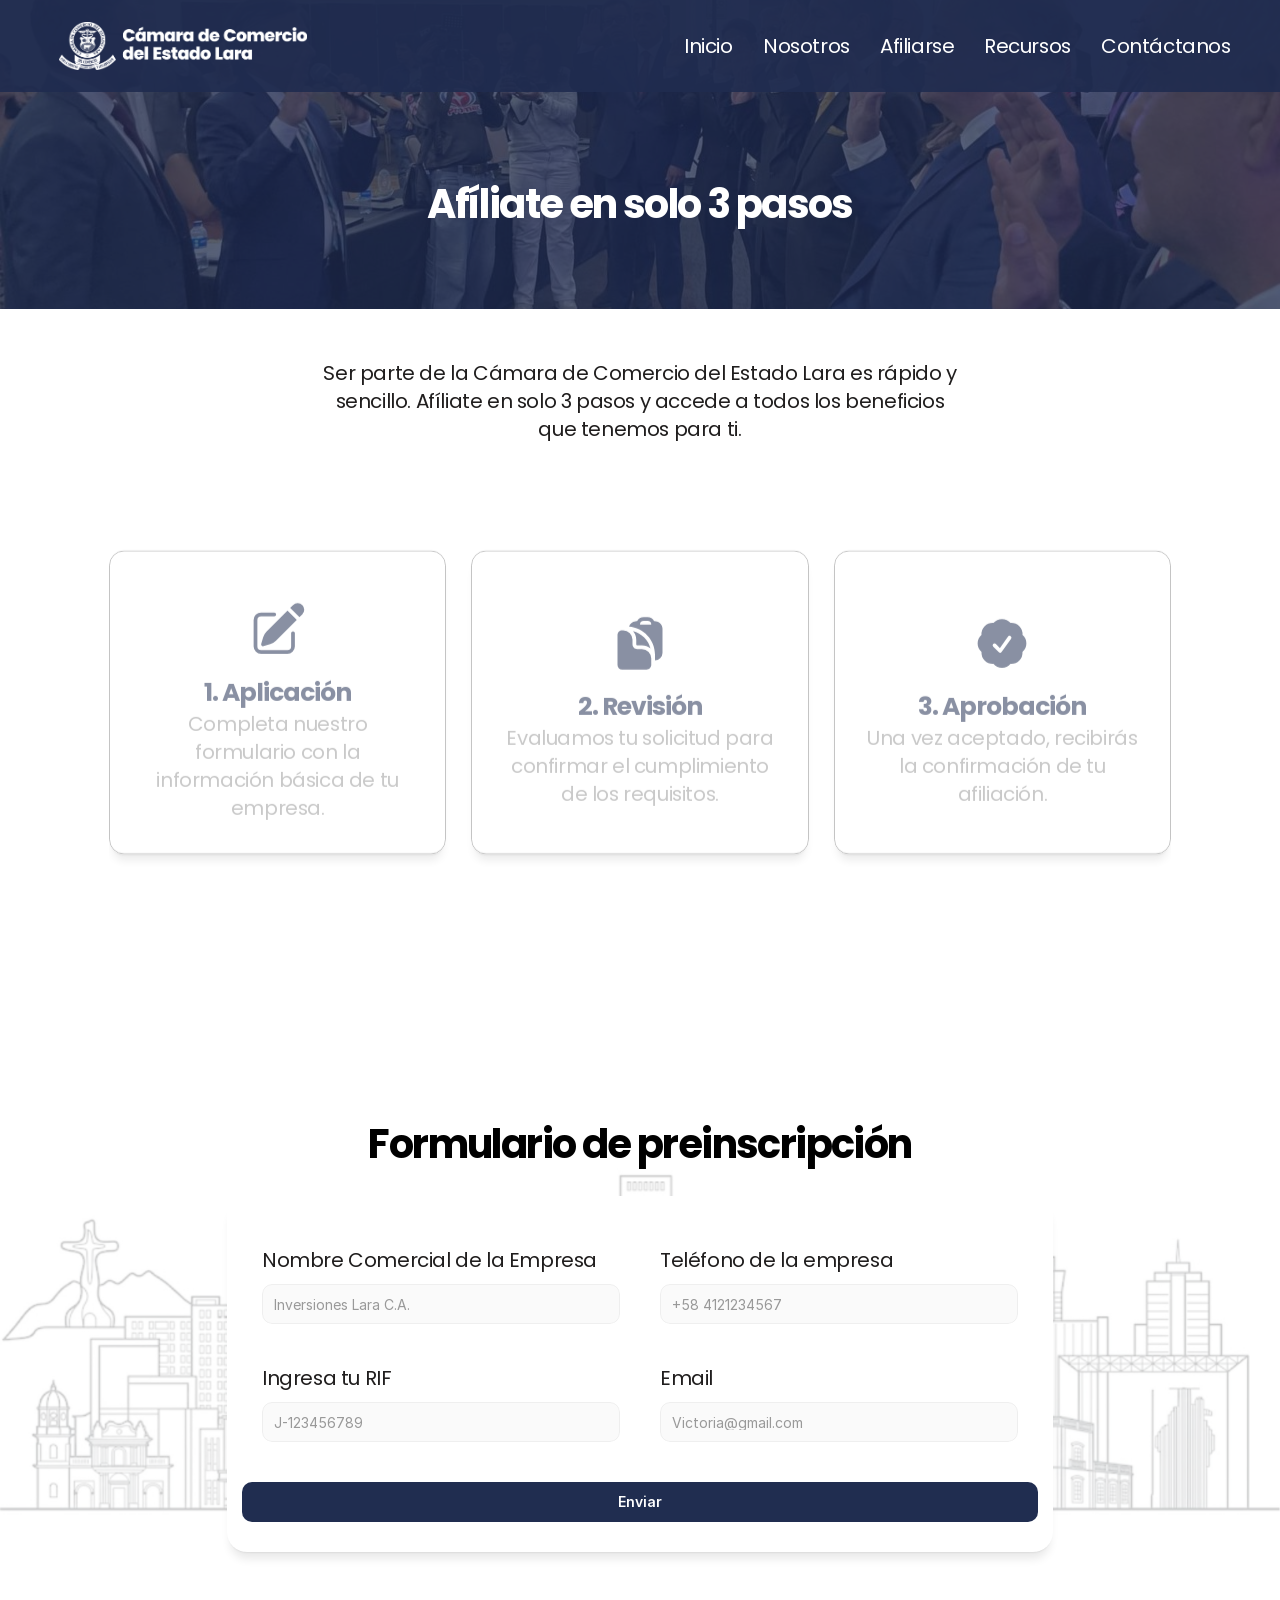
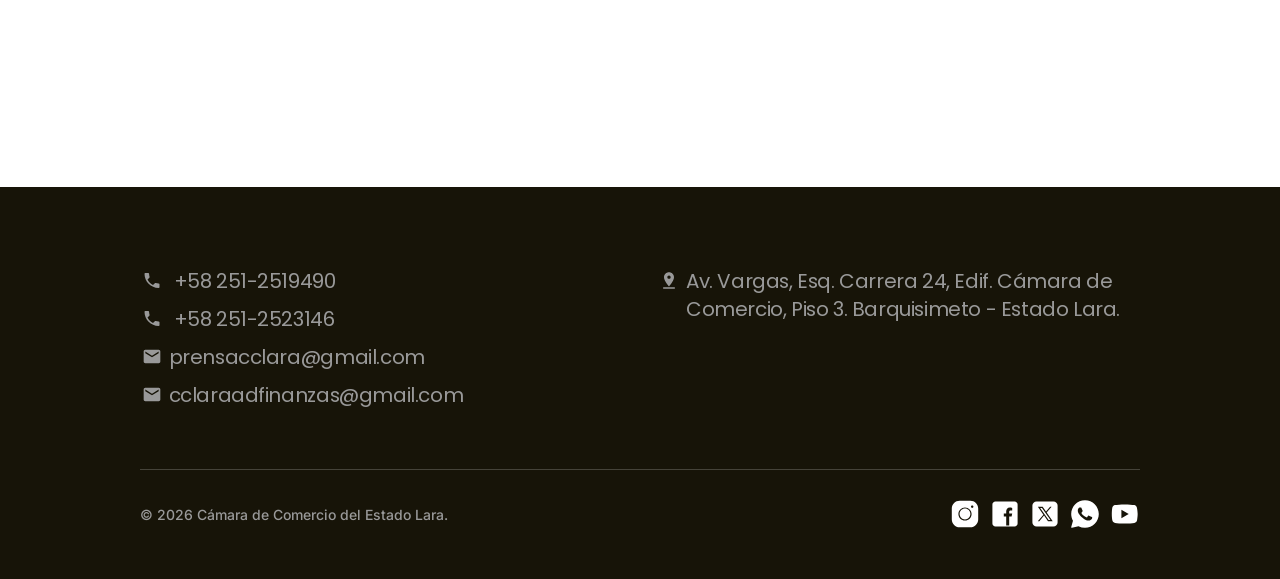
==== commit 7c15151b: "Campos de Contáctanos en español y placeholder de nombre comercial - Contáctanos: Name / Phone Numbe" ====
--- a/afiliarse.html
+++ b/afiliarse.html
@@ -206,7 +206,7 @@
     
     <!-- End of bodyStart -->
 	
-	<div id="main" data-framer-hydrate-v2="{&quot;routeId&quot;:&quot;e3FW74lRU&quot;,&quot;localeId&quot;:&quot;default&quot;,&quot;breakpoints&quot;:[{&quot;hash&quot;:&quot;15doi17&quot;,&quot;mediaQuery&quot;:&quot;(min-width: 1200px)&quot;},{&quot;hash&quot;:&quot;1p3924s&quot;,&quot;mediaQuery&quot;:&quot;(min-width: 810px) and (max-width: 1199.98px)&quot;},{&quot;hash&quot;:&quot;18pzvcn&quot;,&quot;mediaQuery&quot;:&quot;(max-width: 809.98px)&quot;},{&quot;hash&quot;:&quot;m44vip&quot;,&quot;mediaQuery&quot;:&quot;(min-width: 1200px)&quot;},{&quot;hash&quot;:&quot;xug17x&quot;,&quot;mediaQuery&quot;:&quot;(min-width: 810px) and (max-width: 1199.98px)&quot;},{&quot;hash&quot;:&quot;rttqvg&quot;,&quot;mediaQuery&quot;:&quot;(max-width: 809.98px)&quot;}]}" data-framer-ssr-released-at="2026-10-28T13:39:34.691Z" data-framer-page-optimized-at="2026-10-28T19:28:34.149Z" data-framer-generated-page><!--$--><style data-framer-html-style>:root body { background: rgb(255, 255, 255); }</style><div class="framer-DO5XE framer-m44vip" data-layout-template="true" style="min-height:100vh;width:auto"><div class="framer-g7s6cf-container"><div class="ssr-variant hidden-rttqvg hidden-xug17x"><div class="framer-sNRu0 framer-SF8Ap framer-ExZIs framer-1hfsi59 framer-v-1hfsi59" data-framer-name="Desktop" style="background-color:rgba(32, 44, 79, 0.9);width:100%"><div class="framer-1h475mx"><!--$--><a as="a" class="framer-17i6ps4 framer-12hzyy8" href="./"><div style="position:absolute;border-radius:inherit;corner-shape:inherit;top:0;right:0;bottom:0;left:0" data-framer-background-image-wrapper="true"><img decoding="async" width="17823" height="3469" sizes="(min-width: 1200px) 267px, (max-width: 809.98px) 268px, (min-width: 810px) and (max-width: 1199.98px) 200px" srcset="/assets/fu/images/IIKVOZQkk6QBfTR8vnGKRFtUIG0.png?scale-down-to=512&amp;lossless=1 512w,/assets/fu/images/IIKVOZQkk6QBfTR8vnGKRFtUIG0.png?scale-down-to=1024&amp;lossless=1 1024w,/assets/fu/images/IIKVOZQkk6QBfTR8vnGKRFtUIG0.png?scale-down-to=2048&amp;lossless=1 2048w,/assets/fu/images/IIKVOZQkk6QBfTR8vnGKRFtUIG0.png?scale-down-to=4096&amp;lossless=1 4096w,/assets/fu/images/IIKVOZQkk6QBfTR8vnGKRFtUIG0.png?lossless=1 17823w" src="/assets/fu/images/IIKVOZQkk6QBfTR8vnGKRFtUIG0.png?lossless=1" alt style="display:block;width:100%;height:100%;border-radius:inherit;corner-shape:inherit;object-position:center;object-fit:contain"></div></a><!--/$--></div><div class="framer-tczkmw" style="background-color:rgba(0, 0, 0, 0)"><div class="framer-e3o931" data-framer-component-type="RichTextContainer" style="transform:none"><p class="framer-text framer-styles-preset-1vab1cv" data-styles-preset="JyjQFEDWY"><!--$--><a class="framer-text framer-styles-preset-f1znl1" data-styles-preset="oe2PitLAW" href="./">Inicio</a><!--/$--></p></div><div class="framer-1bwjyvx" data-framer-component-type="RichTextContainer" style="transform:none"><p class="framer-text framer-styles-preset-1vab1cv" data-styles-preset="JyjQFEDWY"><!--$--><a class="framer-text framer-styles-preset-f1znl1" data-styles-preset="oe2PitLAW" href="./nosotros">Nosotros</a><!--/$--></p></div><div class="framer-3e87kj" data-framer-component-type="RichTextContainer" style="transform:none"><p class="framer-text framer-styles-preset-1vab1cv" data-styles-preset="JyjQFEDWY"><!--$--><a class="framer-text framer-styles-preset-f1znl1" data-styles-preset="oe2PitLAW" href="./afiliarse" data-framer-page-link-current="true">Afiliarse</a><!--/$--></p></div><div class="framer-ht0rlk" data-framer-component-type="RichTextContainer" style="transform:none"><p class="framer-text framer-styles-preset-1vab1cv" data-styles-preset="JyjQFEDWY"><!--$--><a class="framer-text framer-styles-preset-f1znl1" data-styles-preset="oe2PitLAW" href="./recursos">Recursos</a><!--/$--></p></div><div class="framer-1xxs6j6" data-framer-component-type="RichTextContainer" style="transform:none"><p class="framer-text framer-styles-preset-1vab1cv" data-styles-preset="JyjQFEDWY"><!--$--><a class="framer-text framer-styles-preset-f1znl1" data-styles-preset="oe2PitLAW" href="./contactanos">Contáctanos</a><!--/$--></p></div></div></div></div><div class="ssr-variant hidden-xug17x hidden-m44vip"><div class="framer-sNRu0 framer-SF8Ap framer-ExZIs framer-1hfsi59 framer-v-6f3kkn" data-framer-name="Phone-Closed" style="background-color:rgba(32, 44, 79, 0.9);width:100%"><div class="framer-1h475mx"><!--$--><a as="a" class="framer-17i6ps4 framer-12hzyy8" href="./"><div style="position:absolute;border-radius:inherit;corner-shape:inherit;top:0;right:0;bottom:0;left:0" data-framer-background-image-wrapper="true"><img decoding="async" width="17823" height="3469" sizes="(min-width: 1200px) 267px, (max-width: 809.98px) 268px, (min-width: 810px) and (max-width: 1199.98px) 200px" srcset="/assets/fu/images/IIKVOZQkk6QBfTR8vnGKRFtUIG0.png?scale-down-to=512&amp;lossless=1 512w,/assets/fu/images/IIKVOZQkk6QBfTR8vnGKRFtUIG0.png?scale-down-to=1024&amp;lossless=1 1024w,/assets/fu/images/IIKVOZQkk6QBfTR8vnGKRFtUIG0.png?scale-down-to=2048&amp;lossless=1 2048w,/assets/fu/images/IIKVOZQkk6QBfTR8vnGKRFtUIG0.png?scale-down-to=4096&amp;lossless=1 4096w,/assets/fu/images/IIKVOZQkk6QBfTR8vnGKRFtUIG0.png?lossless=1 17823w" src="/assets/fu/images/IIKVOZQkk6QBfTR8vnGKRFtUIG0.png?lossless=1" alt style="display:block;width:100%;height:100%;border-radius:inherit;corner-shape:inherit;object-position:center;object-fit:contain"></div></a><!--/$--><div class="framer-1vppedy-container" style="transform:none"><!--$--><div style="display:contents"></div><!--/$--></div></div><div class="framer-tczkmw" style="background-color:rgba(0, 0, 0, 0)"><div class="framer-e3o931" data-framer-component-type="RichTextContainer" style="transform:none"><p class="framer-text framer-styles-preset-1vab1cv" data-styles-preset="JyjQFEDWY"><!--$--><a class="framer-text framer-styles-preset-f1znl1" data-styles-preset="oe2PitLAW" href="./">Inicio</a><!--/$--></p></div><div class="framer-1bwjyvx" data-framer-component-type="RichTextContainer" style="transform:none"><p class="framer-text framer-styles-preset-1vab1cv" data-styles-preset="JyjQFEDWY"><!--$--><a class="framer-text framer-styles-preset-f1znl1" data-styles-preset="oe2PitLAW" href="./nosotros">Nosotros</a><!--/$--></p></div><div class="framer-3e87kj" data-framer-component-type="RichTextContainer" style="transform:none"><p class="framer-text framer-styles-preset-1vab1cv" data-styles-preset="JyjQFEDWY"><!--$--><a class="framer-text framer-styles-preset-f1znl1" data-styles-preset="oe2PitLAW" href="./afiliarse" data-framer-page-link-current="true">Afiliarse</a><!--/$--></p></div><div class="framer-ht0rlk" data-framer-component-type="RichTextContainer" style="transform:none"><p class="framer-text framer-styles-preset-1vab1cv" data-styles-preset="JyjQFEDWY"><!--$--><a class="framer-text framer-styles-preset-f1znl1" data-styles-preset="oe2PitLAW" href="./recursos">Recursos</a><!--/$--></p></div><div class="framer-1xxs6j6" data-framer-component-type="RichTextContainer" style="transform:none"><p class="framer-text framer-styles-preset-1vab1cv" data-styles-preset="JyjQFEDWY"><!--$--><a class="framer-text framer-styles-preset-f1znl1" data-styles-preset="oe2PitLAW" href="./contactanos">Contáctanos</a><!--/$--></p></div></div></div></div><div class="ssr-variant hidden-rttqvg hidden-m44vip"><div class="framer-sNRu0 framer-SF8Ap framer-ExZIs framer-1hfsi59 framer-v-a8ogur" data-framer-name="Tablet" style="background-color:rgba(32, 44, 79, 0.9);width:100%"><div class="framer-1h475mx"><!--$--><a as="a" class="framer-17i6ps4 framer-12hzyy8" href="./"><div style="position:absolute;border-radius:inherit;corner-shape:inherit;top:0;right:0;bottom:0;left:0" data-framer-background-image-wrapper="true"><img decoding="async" width="17823" height="3469" sizes="(min-width: 1200px) 267px, (max-width: 809.98px) 268px, (min-width: 810px) and (max-width: 1199.98px) 200px" srcset="/assets/fu/images/IIKVOZQkk6QBfTR8vnGKRFtUIG0.png?scale-down-to=512&amp;lossless=1 512w,/assets/fu/images/IIKVOZQkk6QBfTR8vnGKRFtUIG0.png?scale-down-to=1024&amp;lossless=1 1024w,/assets/fu/images/IIKVOZQkk6QBfTR8vnGKRFtUIG0.png?scale-down-to=2048&amp;lossless=1 2048w,/assets/fu/images/IIKVOZQkk6QBfTR8vnGKRFtUIG0.png?scale-down-to=4096&amp;lossless=1 4096w,/assets/fu/images/IIKVOZQkk6QBfTR8vnGKRFtUIG0.png?lossless=1 17823w" src="/assets/fu/images/IIKVOZQkk6QBfTR8vnGKRFtUIG0.png?lossless=1" alt style="display:block;width:100%;height:100%;border-radius:inherit;corner-shape:inherit;object-position:center;object-fit:contain"></div></a><!--/$--></div><div class="framer-tczkmw" style="background-color:rgba(0, 0, 0, 0)"><div class="framer-e3o931" data-framer-component-type="RichTextContainer" style="transform:none"><p class="framer-text framer-styles-preset-1vab1cv" data-styles-preset="JyjQFEDWY"><!--$--><a class="framer-text framer-styles-preset-f1znl1" data-styles-preset="oe2PitLAW" href="./">Inicio</a><!--/$--></p></div><div class="framer-1bwjyvx" data-framer-component-type="RichTextContainer" style="transform:none"><p class="framer-text framer-styles-preset-1vab1cv" data-styles-preset="JyjQFEDWY"><!--$--><a class="framer-text framer-styles-preset-f1znl1" data-styles-preset="oe2PitLAW" href="./nosotros">Nosotros</a><!--/$--></p></div><div class="framer-3e87kj" data-framer-component-type="RichTextContainer" style="transform:none"><p class="framer-text framer-styles-preset-1vab1cv" data-styles-preset="JyjQFEDWY"><!--$--><a class="framer-text framer-styles-preset-f1znl1" data-styles-preset="oe2PitLAW" href="./afiliarse" data-framer-page-link-current="true">Afiliarse</a><!--/$--></p></div><div class="framer-ht0rlk" data-framer-component-type="RichTextContainer" style="transform:none"><p class="framer-text framer-styles-preset-1vab1cv" data-styles-preset="JyjQFEDWY"><!--$--><a class="framer-text framer-styles-preset-f1znl1" data-styles-preset="oe2PitLAW" href="./recursos">Recursos</a><!--/$--></p></div><div class="framer-1xxs6j6" data-framer-component-type="RichTextContainer" style="transform:none"><p class="framer-text framer-styles-preset-1vab1cv" data-styles-preset="JyjQFEDWY"><!--$--><a class="framer-text framer-styles-preset-f1znl1" data-styles-preset="oe2PitLAW" href="./contactanos">Contáctanos</a><!--/$--></p></div></div></div></div></div><style data-framer-html-style>html body { background: var(--token-499ab5eb-1675-4f2a-87bc-92b2b9462476, rgb(255, 255, 255)); }</style><div data-framer-root class="framer-dxxQk framer-XA8Gd framer-SF8Ap framer-LoFj1 framer-7Ug6r framer-15doi17" style="min-height:100vh;width:auto;display:contents"><div class="framer-7h2zzf" data-framer-name="Encabezado"><div class="framer-17i1not" data-framer-name="Overlay"><div style="position:absolute;border-radius:inherit;corner-shape:inherit;top:0;right:0;bottom:0;left:0" data-framer-background-image-wrapper="true"><img decoding="async" width="1920" height="1080" sizes="(min-width: 1200px) 100vw, (min-width: 810px) and (max-width: 1199.98px) 100vw, (max-width: 809.98px) 100vw" srcset="/assets/fu/images/Lw3HK4wPVbYPxJabwqwMyga4.jpg?scale-down-to=512&amp;lossless=1&amp;width=1920&amp;height=1080 512w,/assets/fu/images/Lw3HK4wPVbYPxJabwqwMyga4.jpg?scale-down-to=1024&amp;lossless=1&amp;width=1920&amp;height=1080 1024w,/assets/fu/images/Lw3HK4wPVbYPxJabwqwMyga4.jpg?lossless=1&amp;width=1920&amp;height=1080 1920w" src="/assets/fu/images/Lw3HK4wPVbYPxJabwqwMyga4.jpg?lossless=1&amp;width=1920&amp;height=1080" alt style="display:block;width:100%;height:100%;border-radius:inherit;corner-shape:inherit;object-position:center;object-fit:cover"></div><div class="framer-t7vutg" data-framer-name="BG"><div class="framer-1a66sp6" data-framer-name="Wrapper"><div class="framer-16xjczb"><div class="framer-10uzaea" data-framer-component-type="RichTextContainer" style="transform:translate(-50%, -50%)"><h1 class="framer-text framer-styles-preset-vvarzr" data-styles-preset="QGRHcre_i" style="--framer-text-alignment:center;--framer-text-color:var(--token-499ab5eb-1675-4f2a-87bc-92b2b9462476, rgb(255, 255, 255))">Afíliate en solo 3 pasos</h1></div></div></div></div></div></div><header class="framer-16lga55" data-framer-name="Quienes Somos"><div class="framer-wdlsdo" data-framer-component-type="RichTextContainer" style="transform:none"><p class="framer-text framer-styles-preset-1vab1cv" data-styles-preset="JyjQFEDWY" style="--framer-text-alignment:center">Ser parte de la Cámara de Comercio del Estado Lara es rápido y sencillo. Afíliate en solo 3 pasos y accede a todos los beneficios que tenemos para ti.</p></div><div class="ssr-variant hidden-18pzvcn"><div class="framer-4yibo4" style="will-change:transform;opacity:0;transform:translateY(100px)"><div class="framer-10zrwye" data-border="true" style="opacity:1;transform:none"><div class="framer-mi0j7p-container"><!--$--><div style="display:contents"></div><!--/$--></div><div class="framer-172rj9l" data-framer-component-type="RichTextContainer" style="transform:none"><h3 class="framer-text framer-styles-preset-1biwd0b" data-styles-preset="cEDq5oAxb" style="--framer-text-color:rgb(32, 45, 80)">1. Aplicación</h3></div><div class="framer-j59uaq" data-framer-component-type="RichTextContainer" style="transform:none"><p class="framer-text framer-styles-preset-1vab1cv" data-styles-preset="JyjQFEDWY" style="--framer-text-alignment:center;--framer-text-color:var(--token-1bc3b54e-1a06-4b36-95a6-3a95a29fb12d, rgb(153, 153, 153))">Completa nuestro formulario con la información básica de tu empresa.</p></div></div><div class="framer-1stormt" data-border="true" style="opacity:1;transform:none"><div class="framer-1huwf70-container"><!--$--><div style="display:contents"></div><!--/$--></div><div class="framer-1pvinqr" data-framer-component-type="RichTextContainer" style="transform:none"><h3 class="framer-text framer-styles-preset-1biwd0b" data-styles-preset="cEDq5oAxb" style="--framer-text-color:rgb(32, 45, 80)">2. Revisión</h3></div><div class="framer-1maagzt" data-framer-component-type="RichTextContainer" style="transform:none"><p class="framer-text framer-styles-preset-1vab1cv" data-styles-preset="JyjQFEDWY" style="--framer-text-alignment:center;--framer-text-color:var(--token-1bc3b54e-1a06-4b36-95a6-3a95a29fb12d, rgb(153, 153, 153))">Evaluamos tu solicitud para confirmar el cumplimiento de los requisitos.</p></div></div><div class="framer-y1355g" data-border="true" style="opacity:1;transform:none"><div class="framer-1xythjb-container"><!--$--><div style="display:contents"></div><!--/$--></div><div class="framer-11iqylv" data-framer-component-type="RichTextContainer" style="transform:none"><h3 class="framer-text framer-styles-preset-1biwd0b" data-styles-preset="cEDq5oAxb" style="--framer-text-color:rgb(32, 45, 80)">3. Aprobación</h3></div><div class="framer-ujvjih" data-framer-component-type="RichTextContainer" style="transform:none"><p class="framer-text framer-styles-preset-1vab1cv" data-styles-preset="JyjQFEDWY" style="--framer-text-alignment:center;--framer-text-color:var(--token-1bc3b54e-1a06-4b36-95a6-3a95a29fb12d, rgb(153, 153, 153))">Una vez aceptado, recibirás la confirmación de tu afiliación.</p></div></div></div></div><div class="ssr-variant hidden-15doi17 hidden-1p3924s"><div class="framer-4yibo4" style="opacity:1;transform:none"><div class="framer-10zrwye" data-border="true" style="will-change:transform;opacity:0;transform:translateY(100px)"><div class="framer-mi0j7p-container"><!--$--><div style="display:contents"></div><!--/$--></div><div class="framer-172rj9l" data-framer-component-type="RichTextContainer" style="transform:none"><h3 class="framer-text framer-styles-preset-1biwd0b" data-styles-preset="cEDq5oAxb" style="--framer-text-color:rgb(32, 45, 80)">1. Aplicación</h3></div><div class="framer-j59uaq" data-framer-component-type="RichTextContainer" style="transform:none"><p class="framer-text framer-styles-preset-1vab1cv" data-styles-preset="JyjQFEDWY" style="--framer-text-alignment:center;--framer-text-color:var(--token-1bc3b54e-1a06-4b36-95a6-3a95a29fb12d, rgb(153, 153, 153))">Completa nuestro formulario con la información básica de tu empresa.</p></div></div><div class="framer-1stormt" data-border="true" style="will-change:transform;opacity:0;transform:translateY(100px)"><div class="framer-1huwf70-container"><!--$--><div style="display:contents"></div><!--/$--></div><div class="framer-1pvinqr" data-framer-component-type="RichTextContainer" style="transform:none"><h3 class="framer-text framer-styles-preset-1biwd0b" data-styles-preset="cEDq5oAxb" style="--framer-text-color:rgb(32, 45, 80)">2. Revisión</h3></div><div class="framer-1maagzt" data-framer-component-type="RichTextContainer" style="transform:none"><p class="framer-text framer-styles-preset-1vab1cv" data-styles-preset="JyjQFEDWY" style="--framer-text-alignment:center;--framer-text-color:var(--token-1bc3b54e-1a06-4b36-95a6-3a95a29fb12d, rgb(153, 153, 153))">Evaluamos tu solicitud para confirmar el cumplimiento de los requisitos.</p></div></div><div class="framer-y1355g" data-border="true" style="will-change:transform;opacity:0;transform:translateY(100px)"><div class="framer-1xythjb-container"><!--$--><div style="display:contents"></div><!--/$--></div><div class="framer-11iqylv" data-framer-component-type="RichTextContainer" style="transform:none"><h3 class="framer-text framer-styles-preset-1biwd0b" data-styles-preset="cEDq5oAxb" style="--framer-text-color:rgb(32, 45, 80)">3. Aprobación</h3></div><div class="framer-ujvjih" data-framer-component-type="RichTextContainer" style="transform:none"><p class="framer-text framer-styles-preset-1vab1cv" data-styles-preset="JyjQFEDWY" style="--framer-text-alignment:center;--framer-text-color:var(--token-1bc3b54e-1a06-4b36-95a6-3a95a29fb12d, rgb(153, 153, 153))">Una vez aceptado, recibirás la confirmación de tu afiliación.</p></div></div></div></div></header><header class="framer-nqcce8" data-framer-name="Formulario de Preinscripción"><div class="framer-stxyvq" data-framer-component-type="RichTextContainer" style="transform:none"><h1 class="framer-text framer-styles-preset-vvarzr" data-styles-preset="QGRHcre_i" style="--framer-text-alignment:center">Formulario de preinscripción</h1></div><div class="framer-1c0tw7r"><form class="framer-1b3jjt9" method="post" data-framer-form><label class="framer-nn5wm0"><div class="framer-19g2crm" data-framer-component-type="RichTextContainer" style="transform:none"><p class="framer-text framer-styles-preset-zftmo4" data-styles-preset="eKuZ_EGa0">Nombre Comercial de la Empresa</p></div><div class="framer-form-text-input framer-form-input-wrapper framer-ropv3h framer-form-text-input-type"><input type="text" required name="Nombre comercial" placeholder="Victoria Contreras" class="framer-form-input framer-form-input-empty" value></div></label><label class="framer-1yh7pft"><div class="framer-1uvatla" data-framer-component-type="RichTextContainer" style="transform:none"><p class="framer-text framer-styles-preset-zftmo4" data-styles-preset="eKuZ_EGa0" style="--framer-text-alignment:left">Teléfono de la empresa</p></div><div class="framer-form-text-input framer-form-input-wrapper framer-1vkbiro"><input type="tel" required name="Teléfono" placeholder="+58 4121234567" class="framer-form-input framer-form-input-empty" value></div></label><label class="framer-ht2fpj"><div class="framer-3cvay2" data-framer-component-type="RichTextContainer" style="transform:none"><p class="framer-text framer-styles-preset-zftmo4" data-styles-preset="eKuZ_EGa0" style="--framer-text-alignment:left">Ingresa tu RIF</p></div><div class="framer-form-text-input framer-form-input-wrapper framer-g1tcmo"><input type="text" required name="RIF" placeholder="J-123456789" class="framer-form-input framer-form-input-empty" value></div></label><label class="framer-1hr9z4l"><div class="framer-hg9vv4" data-framer-component-type="RichTextContainer" style="transform:none"><p class="framer-text framer-styles-preset-zftmo4" data-styles-preset="eKuZ_EGa0" style="--framer-text-alignment:left">Email</p></div><div class="framer-form-text-input framer-form-input-wrapper framer-yl5ils"><input type="email" required name="Email" placeholder="Victoria@gmail.com" class="framer-form-input framer-form-input-empty" value></div></label><input type="text" name="website" tabindex="-1" autocomplete="one-time-code" aria-hidden="true" style="position:absolute;transform:scale(0)" data-1p-ignore="true" data-lpignore="true" data-form-type="other" data-bwignore="true" value><input type="text" name="company" tabindex="-1" autocomplete="one-time-code" aria-hidden="true" style="position:absolute;transform:scale(0)" data-1p-ignore="true" data-lpignore="true" data-form-type="other" data-bwignore="true" value><input type="text" name="message" tabindex="-1" autocomplete="one-time-code" aria-hidden="true" style="position:absolute;transform:scale(0)" data-1p-ignore="true" data-lpignore="true" data-form-type="other" data-bwignore="true" value><input type="text" name="subject" tabindex="-1" autocomplete="one-time-code" aria-hidden="true" style="position:absolute;transform:scale(0)" data-1p-ignore="true" data-lpignore="true" data-form-type="other" data-bwignore="true" value><input type="text" name="title" tabindex="-1" autocomplete="one-time-code" aria-hidden="true" style="position:absolute;transform:scale(0)" data-1p-ignore="true" data-lpignore="true" data-form-type="other" data-bwignore="true" value><input type="text" name="description" tabindex="-1" autocomplete="one-time-code" aria-hidden="true" style="position:absolute;transform:scale(0)" data-1p-ignore="true" data-lpignore="true" data-form-type="other" data-bwignore="true" value><input type="text" name="feedback" tabindex="-1" autocomplete="one-time-code" aria-hidden="true" style="position:absolute;transform:scale(0)" data-1p-ignore="true" data-lpignore="true" data-form-type="other" data-bwignore="true" value><input type="text" name="notes" tabindex="-1" autocomplete="one-time-code" aria-hidden="true" style="position:absolute;transform:scale(0)" data-1p-ignore="true" data-lpignore="true" data-form-type="other" data-bwignore="true" value><input type="text" name="details" tabindex="-1" autocomplete="one-time-code" aria-hidden="true" style="position:absolute;transform:scale(0)" data-1p-ignore="true" data-lpignore="true" data-form-type="other" data-bwignore="true" value><input type="text" name="remarks" tabindex="-1" autocomplete="one-time-code" aria-hidden="true" style="position:absolute;transform:scale(0)" data-1p-ignore="true" data-lpignore="true" data-form-type="other" data-bwignore="true" value><input type="text" name="comments" tabindex="-1" autocomplete="one-time-code" aria-hidden="true" style="position:absolute;transform:scale(0)" data-1p-ignore="true" data-lpignore="true" data-form-type="other" data-bwignore="true" value><script>(function Yi(e,t){let n=document.currentScript?.parentElement;n&&n.addEventListener(`submit`,r=>{n.hasAttribute(e)||(r.preventDefault(),n.setAttribute(t,``))})})("data-framer-form-hydrated","data-framer-form-pending-submit")</script><noscript><style>[data-framer-form] input[name=framer-noscript] { position: absolute; transform: scale(0); }</style><input required pattern="(?!)" name="framer-noscript" tabindex="-1" aria-label="Enable JavaScript to submit this form" title="Enable JavaScript to submit this form"><p>Enable JavaScript to submit this form.</p></noscript></form><div class="framer-ivl41o"><div class="ssr-variant"><div class="framer-up2axz-container" id="up2axz"><button class="framer-axv4e framer-1rww9or framer-v-1rww9or" data-framer-name="Default" data-reset="button" tabindex="0" style="background-color:rgb(32, 45, 80);height:100%;width:100%;border-bottom-left-radius:10px;border-bottom-right-radius:10px;border-top-left-radius:10px;border-top-right-radius:10px;opacity:1"><div class="framer-1h3oyne" data-framer-component-type="RichTextContainer" style="--extracted-r6o4lv:rgb(255, 255, 255);--framer-link-text-color:rgb(0, 153, 255);--framer-link-text-decoration:underline;transform:translate(-50%, -50%)"><p class="framer-text" style="--font-selector:SW50ZXItU2VtaUJvbGQ=;--framer-font-family:&quot;Inter&quot;, &quot;Inter Placeholder&quot;, sans-serif;--framer-font-size:14px;--framer-font-weight:600;--framer-text-color:var(--extracted-r6o4lv, rgb(255, 255, 255))">Enviar</p></div></button></div></div></div></div><div class="ssr-variant"><div class="framer-1vaekqx"><div style="position:absolute;border-radius:inherit;corner-shape:inherit;top:0;right:0;bottom:0;left:0" data-framer-background-image-wrapper="true"><img decoding="async" width="3252" height="905" sizes="(min-width: 1200px) 100vw, (min-width: 810px) and (max-width: 1199.98px) 100vw, (max-width: 809.98px) 100vw" srcset="/assets/fu/images/3Y4sgo1plS4Yj7pnnonBcpvbVA.jpg?scale-down-to=512&amp;width=3252&amp;height=905 512w,/assets/fu/images/3Y4sgo1plS4Yj7pnnonBcpvbVA.jpg?scale-down-to=1024&amp;width=3252&amp;height=905 1024w,/assets/fu/images/3Y4sgo1plS4Yj7pnnonBcpvbVA.jpg?scale-down-to=2048&amp;width=3252&amp;height=905 2048w,/assets/fu/images/3Y4sgo1plS4Yj7pnnonBcpvbVA.jpg?width=3252&amp;height=905 3252w" src="/assets/fu/images/3Y4sgo1plS4Yj7pnnonBcpvbVA.jpg?width=3252&amp;height=905" alt style="display:block;width:100%;height:100%;border-radius:inherit;corner-shape:inherit;object-position:center;object-fit:contain"></div></div></div></header></div><div id="overlay"></div><div class="framer-n7yarb"></div><div class="framer-gx4v1v-container"><div class="ssr-variant hidden-rttqvg hidden-xug17x"><footer class="framer-81bG7 framer-SF8Ap framer-7Ug6r framer-1ymkkan framer-v-1ymkkan" data-framer-name="Desktop" style="background-color:var(--token-ed9b78f1-7fc2-4cfd-866b-ec5e5662cdc8, rgb(23, 20, 8));width:100%"><div class="framer-1dwus9c"><div class="framer-15wu0i2"><div class="framer-h28jeg"><div class="framer-z8r4ut"><div class="framer-hjtovc-container" style="transform:translate(-50%, -50%)"><!--$--><div style="display:contents"></div><!--/$--></div></div><div class="framer-o8v2t5" data-framer-component-type="RichTextContainer" style="--extracted-r6o4lv:var(--token-1bc3b54e-1a06-4b36-95a6-3a95a29fb12d, rgb(153, 153, 153));--framer-link-hover-text-color:rgba(153, 153, 153, 0.6);--framer-link-text-decoration:none;--framer-paragraph-spacing:0px;transform:none"><p class="framer-text framer-styles-preset-1vab1cv" data-styles-preset="JyjQFEDWY" style="--framer-text-color:var(--extracted-r6o4lv, var(--token-1bc3b54e-1a06-4b36-95a6-3a95a29fb12d, rgb(153, 153, 153)))">+58 251-2519490</p></div></div><div class="framer-iz46z4"><div class="framer-1eti84x"><div class="framer-1xt43at-container" style="transform:translate(-50%, -50%)"><!--$--><div style="display:contents"></div><!--/$--></div></div><div class="framer-eacrf0" data-framer-component-type="RichTextContainer" style="--extracted-r6o4lv:var(--token-1bc3b54e-1a06-4b36-95a6-3a95a29fb12d, rgb(153, 153, 153));--framer-link-hover-text-color:rgba(153, 153, 153, 0.6);--framer-link-text-decoration:none;--framer-paragraph-spacing:0px;transform:none"><p class="framer-text framer-styles-preset-1vab1cv" data-styles-preset="JyjQFEDWY" style="--framer-text-color:var(--extracted-r6o4lv, var(--token-1bc3b54e-1a06-4b36-95a6-3a95a29fb12d, rgb(153, 153, 153)))">+58 251-2523146</p></div></div><div class="framer-15ih52k"><div class="framer-1hffqti"><div class="framer-cbnhye-container" style="transform:translate(-50%, -50%)"><!--$--><div style="display:contents"></div><!--/$--></div></div><div class="framer-1g6wv8r" data-framer-component-type="RichTextContainer" style="--extracted-r6o4lv:var(--token-1bc3b54e-1a06-4b36-95a6-3a95a29fb12d, rgb(153, 153, 153));--framer-link-hover-text-color:rgba(153, 153, 153, 0.6);--framer-link-text-decoration:none;--framer-paragraph-spacing:0px;transform:none"><p class="framer-text framer-styles-preset-1vab1cv" data-styles-preset="JyjQFEDWY" style="--framer-text-color:var(--extracted-r6o4lv, var(--token-1bc3b54e-1a06-4b36-95a6-3a95a29fb12d, rgb(153, 153, 153)))">prensacclara@gmail.com</p></div></div><div class="framer-1lbyfzw"><div class="framer-1jv4m9i"><div class="framer-16wsh3f-container" style="transform:translate(-50%, -50%)"><!--$--><div style="display:contents"></div><!--/$--></div></div><div class="framer-1pfzmvt" data-framer-component-type="RichTextContainer" style="--extracted-r6o4lv:var(--token-1bc3b54e-1a06-4b36-95a6-3a95a29fb12d, rgb(153, 153, 153));--framer-link-hover-text-color:rgba(153, 153, 153, 0.6);--framer-link-text-decoration:none;--framer-paragraph-spacing:0px;transform:none"><p class="framer-text framer-styles-preset-1vab1cv" data-styles-preset="JyjQFEDWY" style="--framer-text-color:var(--extracted-r6o4lv, var(--token-1bc3b54e-1a06-4b36-95a6-3a95a29fb12d, rgb(153, 153, 153)))">cclaraadfinanzas@gmail.com</p></div></div></div><div class="framer-1059u5g"><div class="framer-1x1uril"><div class="framer-z87vws-container" style="transform:translate(-50%, -50%)"><!--$--><div style="display:contents"></div><!--/$--></div></div><div class="framer-njx8rx" data-highlight="true" data-framer-component-type="RichTextContainer" tabindex="0" style="--extracted-r6o4lv:var(--token-1bc3b54e-1a06-4b36-95a6-3a95a29fb12d, rgb(153, 153, 153));--framer-link-hover-text-color:rgba(153, 153, 153, 0.6);--framer-link-text-decoration:none;--framer-paragraph-spacing:0px;transform:none"><p class="framer-text framer-styles-preset-1vab1cv" data-styles-preset="JyjQFEDWY" style="--framer-text-color:var(--extracted-r6o4lv, var(--token-1bc3b54e-1a06-4b36-95a6-3a95a29fb12d, rgb(153, 153, 153)))">Av. Vargas, Esq. Carrera 24, Edif. Cámara de Comercio, Piso 3. Barquisimeto - Estado Lara.</p></div></div></div><div class="framer-1mqeg1w" data-border="true" data-framer-name="Copyright" style="--border-bottom-width:0px;--border-color:rgba(255, 255, 255, 0.2);--border-left-width:0px;--border-right-width:0px;--border-style:solid;--border-top-width:1px"><div class="framer-1odc1dp"><div class="framer-1me6b85" data-framer-component-type="RichTextContainer" style="--extracted-r6o4lv:var(--token-ba0f8505-1870-43c0-8d4e-7d4bc5406462, rgb(153, 153, 153));--framer-link-hover-text-color:rgba(153, 153, 153, 0.6);--framer-link-text-decoration:none;--framer-paragraph-spacing:0px;transform:none"><p dir="auto" class="framer-text" style="--font-selector:R0Y7SW50ZXItNTAw;--framer-font-size:14px;--framer-font-weight:500;--framer-line-height:1.5em;--framer-text-alignment:left;--framer-text-color:var(--extracted-r6o4lv, var(--token-ba0f8505-1870-43c0-8d4e-7d4bc5406462, rgb(153, 153, 153)))">© 2026 Cámara de Comercio del Estado Lara.</p></div></div><div class="framer-8ysluu" data-framer-name="Icons"><!--$--><a as="a" class="framer-1qh99ky framer-zqckyn" href="https://www.instagram.com/camcomerciolara" target="_blank"><div style="position:absolute;border-radius:inherit;corner-shape:inherit;top:0;right:0;bottom:0;left:0" data-framer-background-image-wrapper="true"><img decoding="async" loading="lazy" width="50" height="50" src="/assets/fu/images/OrxMyXBOcwDlRsER0xlw0Ck9Y.svg?width=50&amp;height=50" alt style="display:block;width:100%;height:100%;border-radius:inherit;corner-shape:inherit;object-position:center;object-fit:contain"></div></a><!--/$--><!--$--><a as="a" class="framer-wm51dd framer-zqckyn" href="https://www.facebook.com/camcomerciolara" target="_blank"><div style="position:absolute;border-radius:inherit;corner-shape:inherit;top:0;right:0;bottom:0;left:0" data-framer-background-image-wrapper="true"><img decoding="async" loading="lazy" width="50" height="50" src="/assets/fu/images/2bmSxG4hY6nTgnCLb6P5JVQSo.svg?width=50&amp;height=50" alt style="display:block;width:100%;height:100%;border-radius:inherit;corner-shape:inherit;object-position:center;object-fit:contain"></div></a><!--/$--><!--$--><a as="a" class="framer-1x8nk56 framer-zqckyn" href="https://twitter.com/camcomerciolar" target="_blank"><div style="position:absolute;border-radius:inherit;corner-shape:inherit;top:0;right:0;bottom:0;left:0" data-framer-background-image-wrapper="true"><img decoding="async" loading="lazy" width="50" height="50" src="/assets/fu/images/RidRraNf31Z5VTTyXny4QUgKre4.svg?width=50&amp;height=50" alt style="display:block;width:100%;height:100%;border-radius:inherit;corner-shape:inherit;object-position:center;object-fit:contain"></div></a><!--/$--><!--$--><a as="a" class="framer-1c8lt93 framer-zqckyn" href="https://wa.link/x9oku7" target="_blank"><div style="position:absolute;border-radius:inherit;corner-shape:inherit;top:0;right:0;bottom:0;left:0" data-framer-background-image-wrapper="true"><img decoding="async" loading="lazy" width="50" height="50" src="/assets/fu/images/IIuuS57MEhKP31kdSor9Rl0mNA4.svg?width=50&amp;height=50" alt style="display:block;width:100%;height:100%;border-radius:inherit;corner-shape:inherit;object-position:center;object-fit:contain"></div></a><!--/$--><!--$--><a as="a" class="framer-8lnr6c framer-zqckyn" href="https://www.youtube.com/@CAMCOMLARA" target="_blank"><div style="position:absolute;border-radius:inherit;corner-shape:inherit;top:0;right:0;bottom:0;left:0" data-framer-background-image-wrapper="true"><img decoding="async" loading="lazy" width="256" height="256" src="/assets/fu/images/lyzftte9xtiutlo271AeT7BN4.svg?width=256&amp;height=256" alt style="display:block;width:100%;height:100%;border-radius:inherit;corner-shape:inherit;object-position:center;object-fit:contain"></div></a><!--/$--></div></div></footer></div><div class="ssr-variant hidden-xug17x hidden-m44vip"><footer class="framer-81bG7 framer-SF8Ap framer-7Ug6r framer-1ymkkan framer-v-1rljzfa" data-framer-name="Phone" style="background-color:var(--token-ed9b78f1-7fc2-4cfd-866b-ec5e5662cdc8, rgb(23, 20, 8));width:100%"><div class="framer-1dwus9c"><div class="framer-15wu0i2"><div class="framer-h28jeg"><div class="framer-z8r4ut"><div class="framer-hjtovc-container" style="transform:translate(-50%, -50%)"><!--$--><div style="display:contents"></div><!--/$--></div></div><div class="framer-o8v2t5" data-framer-component-type="RichTextContainer" style="--extracted-r6o4lv:var(--token-1bc3b54e-1a06-4b36-95a6-3a95a29fb12d, rgb(153, 153, 153));--framer-link-hover-text-color:rgba(153, 153, 153, 0.6);--framer-link-text-decoration:none;--framer-paragraph-spacing:0px;transform:none"><p class="framer-text framer-styles-preset-1vab1cv" data-styles-preset="JyjQFEDWY" style="--framer-text-alignment:center;--framer-text-color:var(--extracted-r6o4lv, var(--token-1bc3b54e-1a06-4b36-95a6-3a95a29fb12d, rgb(153, 153, 153)))">+58 251-2519490</p></div></div><div class="framer-iz46z4"><div class="framer-1eti84x"><div class="framer-1xt43at-container" style="transform:translate(-50%, -50%)"><!--$--><div style="display:contents"></div><!--/$--></div></div><div class="framer-eacrf0" data-framer-component-type="RichTextContainer" style="--extracted-r6o4lv:var(--token-1bc3b54e-1a06-4b36-95a6-3a95a29fb12d, rgb(153, 153, 153));--framer-link-hover-text-color:rgba(153, 153, 153, 0.6);--framer-link-text-decoration:none;--framer-paragraph-spacing:0px;transform:none"><p class="framer-text framer-styles-preset-1vab1cv" data-styles-preset="JyjQFEDWY" style="--framer-text-alignment:center;--framer-text-color:var(--extracted-r6o4lv, var(--token-1bc3b54e-1a06-4b36-95a6-3a95a29fb12d, rgb(153, 153, 153)))">+58 251-2523146</p></div></div><div class="framer-15ih52k"><div class="framer-1hffqti"><div class="framer-cbnhye-container" style="transform:translate(-50%, -50%)"><!--$--><div style="display:contents"></div><!--/$--></div></div><div class="framer-1g6wv8r" data-framer-component-type="RichTextContainer" style="--extracted-r6o4lv:var(--token-1bc3b54e-1a06-4b36-95a6-3a95a29fb12d, rgb(153, 153, 153));--framer-link-hover-text-color:rgba(153, 153, 153, 0.6);--framer-link-text-decoration:none;--framer-paragraph-spacing:0px;transform:none"><p class="framer-text framer-styles-preset-1vab1cv" data-styles-preset="JyjQFEDWY" style="--framer-text-alignment:center;--framer-text-color:var(--extracted-r6o4lv, var(--token-1bc3b54e-1a06-4b36-95a6-3a95a29fb12d, rgb(153, 153, 153)))">prensacclara@gmail.com</p></div></div><div class="framer-1lbyfzw"><div class="framer-1jv4m9i"><div class="framer-16wsh3f-container" style="transform:translate(-50%, -50%)"><!--$--><div style="display:contents"></div><!--/$--></div></div><div class="framer-1pfzmvt" data-framer-component-type="RichTextContainer" style="--extracted-r6o4lv:var(--token-1bc3b54e-1a06-4b36-95a6-3a95a29fb12d, rgb(153, 153, 153));--framer-link-hover-text-color:rgba(153, 153, 153, 0.6);--framer-link-text-decoration:none;--framer-paragraph-spacing:0px;transform:none"><p class="framer-text framer-styles-preset-1vab1cv" data-styles-preset="JyjQFEDWY" style="--framer-text-alignment:center;--framer-text-color:var(--extracted-r6o4lv, var(--token-1bc3b54e-1a06-4b36-95a6-3a95a29fb12d, rgb(153, 153, 153)))">cclaraadfinanzas@gmail.com</p></div></div><div class="framer-5i38by"><div class="framer-nl16n7"><div class="framer-hydzy5-container" style="transform:translate(-50%, -50%)"><!--$--><div style="display:contents"></div><!--/$--></div></div><div class="framer-iu4rqa" data-framer-component-type="RichTextContainer" style="--extracted-r6o4lv:var(--token-1bc3b54e-1a06-4b36-95a6-3a95a29fb12d, rgb(153, 153, 153));--framer-link-hover-text-color:rgba(153, 153, 153, 0.6);--framer-link-text-decoration:none;--framer-paragraph-spacing:0px;transform:none"><p class="framer-text framer-styles-preset-1vab1cv" data-styles-preset="JyjQFEDWY" style="--framer-text-alignment:center;--framer-text-color:var(--extracted-r6o4lv, var(--token-1bc3b54e-1a06-4b36-95a6-3a95a29fb12d, rgb(153, 153, 153)))">Av. Vargas, Esq. Carrera 24, Edif. Cám. De Comercio, Piso 3 Ofc. 1, Barquisimeto, Estado Lara</p></div></div></div></div><div class="framer-1mqeg1w" data-border="true" data-framer-name="Copyright" style="--border-bottom-width:0px;--border-color:rgba(255, 255, 255, 0.2);--border-left-width:0px;--border-right-width:0px;--border-style:solid;--border-top-width:1px"><div class="framer-1odc1dp"><div class="framer-1me6b85" data-framer-component-type="RichTextContainer" style="--extracted-r6o4lv:var(--token-ba0f8505-1870-43c0-8d4e-7d4bc5406462, rgb(153, 153, 153));--framer-link-hover-text-color:rgba(153, 153, 153, 0.6);--framer-link-text-decoration:none;--framer-paragraph-spacing:0px;transform:none"><p dir="auto" class="framer-text" style="--font-selector:R0Y7SW50ZXItNTAw;--framer-font-size:14px;--framer-font-weight:500;--framer-line-height:1.5em;--framer-text-alignment:center;--framer-text-color:var(--extracted-r6o4lv, var(--token-ba0f8505-1870-43c0-8d4e-7d4bc5406462, rgb(153, 153, 153)))">© 2026 Cámara de Comercio del Estado Lara.</p></div></div><div class="framer-8ysluu" data-framer-name="Icons"><!--$--><a as="a" class="framer-1qh99ky framer-zqckyn" href="https://www.instagram.com/camcomerciolara" target="_blank"><div style="position:absolute;border-radius:inherit;corner-shape:inherit;top:0;right:0;bottom:0;left:0" data-framer-background-image-wrapper="true"><img decoding="async" loading="lazy" width="50" height="50" src="/assets/fu/images/OrxMyXBOcwDlRsER0xlw0Ck9Y.svg?width=50&amp;height=50" alt style="display:block;width:100%;height:100%;border-radius:inherit;corner-shape:inherit;object-position:center;object-fit:contain"></div></a><!--/$--><!--$--><a as="a" class="framer-wm51dd framer-zqckyn" href="https://www.facebook.com/camcomerciolara" target="_blank"><div style="position:absolute;border-radius:inherit;corner-shape:inherit;top:0;right:0;bottom:0;left:0" data-framer-background-image-wrapper="true"><img decoding="async" loading="lazy" width="50" height="50" src="/assets/fu/images/2bmSxG4hY6nTgnCLb6P5JVQSo.svg?width=50&amp;height=50" alt style="display:block;width:100%;height:100%;border-radius:inherit;corner-shape:inherit;object-position:center;object-fit:contain"></div></a><!--/$--><!--$--><a as="a" class="framer-1x8nk56 framer-zqckyn" href="https://twitter.com/camcomerciolar" target="_blank"><div style="position:absolute;border-radius:inherit;corner-shape:inherit;top:0;right:0;bottom:0;left:0" data-framer-background-image-wrapper="true"><img decoding="async" loading="lazy" width="50" height="50" src="/assets/fu/images/RidRraNf31Z5VTTyXny4QUgKre4.svg?width=50&amp;height=50" alt style="display:block;width:100%;height:100%;border-radius:inherit;corner-shape:inherit;object-position:center;object-fit:contain"></div></a><!--/$--><!--$--><a as="a" class="framer-1c8lt93 framer-zqckyn" href="https://wa.link/x9oku7" target="_blank"><div style="position:absolute;border-radius:inherit;corner-shape:inherit;top:0;right:0;bottom:0;left:0" data-framer-background-image-wrapper="true"><img decoding="async" loading="lazy" width="50" height="50" src="/assets/fu/images/IIuuS57MEhKP31kdSor9Rl0mNA4.svg?width=50&amp;height=50" alt style="display:block;width:100%;height:100%;border-radius:inherit;corner-shape:inherit;object-position:center;object-fit:contain"></div></a><!--/$--><!--$--><a as="a" class="framer-8lnr6c framer-zqckyn" href="https://www.youtube.com/@CAMCOMLARA" target="_blank"><div style="position:absolute;border-radius:inherit;corner-shape:inherit;top:0;right:0;bottom:0;left:0" data-framer-background-image-wrapper="true"><img decoding="async" loading="lazy" width="256" height="256" src="/assets/fu/images/lyzftte9xtiutlo271AeT7BN4.svg?width=256&amp;height=256" alt style="display:block;width:100%;height:100%;border-radius:inherit;corner-shape:inherit;object-position:center;object-fit:contain"></div></a><!--/$--></div></div></footer></div><div class="ssr-variant hidden-rttqvg hidden-m44vip"><footer class="framer-81bG7 framer-SF8Ap framer-7Ug6r framer-1ymkkan framer-v-uhelvk" data-framer-name="Tablet" style="background-color:var(--token-ed9b78f1-7fc2-4cfd-866b-ec5e5662cdc8, rgb(23, 20, 8));width:100%"><div class="framer-1dwus9c"><div class="framer-15wu0i2"><div class="framer-h28jeg"><div class="framer-z8r4ut"><div class="framer-hjtovc-container" style="transform:translate(-50%, -50%)"><!--$--><div style="display:contents"></div><!--/$--></div></div><div class="framer-o8v2t5" data-framer-component-type="RichTextContainer" style="--extracted-r6o4lv:var(--token-1bc3b54e-1a06-4b36-95a6-3a95a29fb12d, rgb(153, 153, 153));--framer-link-hover-text-color:rgba(153, 153, 153, 0.6);--framer-link-text-decoration:none;--framer-paragraph-spacing:0px;transform:none"><p class="framer-text framer-styles-preset-zftmo4" data-styles-preset="eKuZ_EGa0" style="--framer-text-color:var(--extracted-r6o4lv, var(--token-1bc3b54e-1a06-4b36-95a6-3a95a29fb12d, rgb(153, 153, 153)))">+58 251-2519490</p></div></div><div class="framer-iz46z4"><div class="framer-1eti84x"><div class="framer-1xt43at-container" style="transform:translate(-50%, -50%)"><!--$--><div style="display:contents"></div><!--/$--></div></div><div class="framer-eacrf0" data-framer-component-type="RichTextContainer" style="--extracted-r6o4lv:var(--token-1bc3b54e-1a06-4b36-95a6-3a95a29fb12d, rgb(153, 153, 153));--framer-link-hover-text-color:rgba(153, 153, 153, 0.6);--framer-link-text-decoration:none;--framer-paragraph-spacing:0px;transform:none"><p class="framer-text framer-styles-preset-zftmo4" data-styles-preset="eKuZ_EGa0" style="--framer-text-color:var(--extracted-r6o4lv, var(--token-1bc3b54e-1a06-4b36-95a6-3a95a29fb12d, rgb(153, 153, 153)))">+58 251-2523146</p></div></div><div class="framer-15ih52k"><div class="framer-1hffqti"><div class="framer-cbnhye-container" style="transform:translate(-50%, -50%)"><!--$--><div style="display:contents"></div><!--/$--></div></div><div class="framer-1g6wv8r" data-framer-component-type="RichTextContainer" style="--extracted-r6o4lv:var(--token-1bc3b54e-1a06-4b36-95a6-3a95a29fb12d, rgb(153, 153, 153));--framer-link-hover-text-color:rgba(153, 153, 153, 0.6);--framer-link-text-decoration:none;--framer-paragraph-spacing:0px;transform:none"><p class="framer-text framer-styles-preset-zftmo4" data-styles-preset="eKuZ_EGa0" style="--framer-text-color:var(--extracted-r6o4lv, var(--token-1bc3b54e-1a06-4b36-95a6-3a95a29fb12d, rgb(153, 153, 153)))">prensacclara@gmail.com</p></div></div><div class="framer-1lbyfzw"><div class="framer-1jv4m9i"><div class="framer-16wsh3f-container" style="transform:translate(-50%, -50%)"><!--$--><div style="display:contents"></div><!--/$--></div></div><div class="framer-1pfzmvt" data-framer-component-type="RichTextContainer" style="--extracted-r6o4lv:var(--token-1bc3b54e-1a06-4b36-95a6-3a95a29fb12d, rgb(153, 153, 153));--framer-link-hover-text-color:rgba(153, 153, 153, 0.6);--framer-link-text-decoration:none;--framer-paragraph-spacing:0px;transform:none"><p class="framer-text framer-styles-preset-zftmo4" data-styles-preset="eKuZ_EGa0" style="--framer-text-color:var(--extracted-r6o4lv, var(--token-1bc3b54e-1a06-4b36-95a6-3a95a29fb12d, rgb(153, 153, 153)))">cclaraadfinanzas@gmail.com</p></div></div></div><div class="framer-1059u5g"><div class="framer-1x1uril"><div class="framer-z87vws-container" style="transform:translate(-50%, -50%)"><!--$--><div style="display:contents"></div><!--/$--></div></div><div class="framer-njx8rx" data-framer-component-type="RichTextContainer" style="--extracted-r6o4lv:var(--token-1bc3b54e-1a06-4b36-95a6-3a95a29fb12d, rgb(153, 153, 153));--framer-link-hover-text-color:rgba(153, 153, 153, 0.6);--framer-link-text-decoration:none;--framer-paragraph-spacing:0px;transform:none"><p class="framer-text framer-styles-preset-zftmo4" data-styles-preset="eKuZ_EGa0" style="--framer-text-color:var(--extracted-r6o4lv, var(--token-1bc3b54e-1a06-4b36-95a6-3a95a29fb12d, rgb(153, 153, 153)))">Av. Vargas, Esq. Carrera 24, Edif. Cám. De Comercio. Piso 3 Ofc. 1, Barquisimeto, Estado Lara</p></div></div></div><div class="framer-1mqeg1w" data-border="true" data-framer-name="Copyright" style="--border-bottom-width:0px;--border-color:rgba(255, 255, 255, 0.2);--border-left-width:0px;--border-right-width:0px;--border-style:solid;--border-top-width:1px"><div class="framer-1odc1dp"><div class="framer-1me6b85" data-framer-component-type="RichTextContainer" style="--extracted-r6o4lv:var(--token-ba0f8505-1870-43c0-8d4e-7d4bc5406462, rgb(153, 153, 153));--framer-link-hover-text-color:rgba(153, 153, 153, 0.6);--framer-link-text-decoration:none;--framer-paragraph-spacing:0px;transform:none"><p dir="auto" class="framer-text" style="--font-selector:R0Y7SW50ZXItNTAw;--framer-font-size:14px;--framer-font-weight:500;--framer-line-height:1.5em;--framer-text-alignment:left;--framer-text-color:var(--extracted-r6o4lv, var(--token-ba0f8505-1870-43c0-8d4e-7d4bc5406462, rgb(153, 153, 153)))">© 2026 Cámara de Comercio del Estado Lara.</p></div></div><div class="framer-8ysluu" data-framer-name="Icons"><!--$--><a as="a" class="framer-1qh99ky framer-zqckyn" href="https://www.instagram.com/camcomerciolara" target="_blank"><div style="position:absolute;border-radius:inherit;corner-shape:inherit;top:0;right:0;bottom:0;left:0" data-framer-background-image-wrapper="true"><img decoding="async" loading="lazy" width="50" height="50" src="/assets/fu/images/OrxMyXBOcwDlRsER0xlw0Ck9Y.svg?width=50&amp;height=50" alt style="display:block;width:100%;height:100%;border-radius:inherit;corner-shape:inherit;object-position:center;object-fit:contain"></div></a><!--/$--><!--$--><a as="a" class="framer-wm51dd framer-zqckyn" href="https://www.facebook.com/camcomerciolara" target="_blank"><div style="position:absolute;border-radius:inherit;corner-shape:inherit;top:0;right:0;bottom:0;left:0" data-framer-background-image-wrapper="true"><img decoding="async" loading="lazy" width="50" height="50" src="/assets/fu/images/2bmSxG4hY6nTgnCLb6P5JVQSo.svg?width=50&amp;height=50" alt style="display:block;width:100%;height:100%;border-radius:inherit;corner-shape:inherit;object-position:center;object-fit:contain"></div></a><!--/$--><!--$--><a as="a" class="framer-1x8nk56 framer-zqckyn" href="https://twitter.com/camcomerciolar" target="_blank"><div style="position:absolute;border-radius:inherit;corner-shape:inherit;top:0;right:0;bottom:0;left:0" data-framer-background-image-wrapper="true"><img decoding="async" loading="lazy" width="50" height="50" src="/assets/fu/images/RidRraNf31Z5VTTyXny4QUgKre4.svg?width=50&amp;height=50" alt style="display:block;width:100%;height:100%;border-radius:inherit;corner-shape:inherit;object-position:center;object-fit:contain"></div></a><!--/$--><!--$--><a as="a" class="framer-1c8lt93 framer-zqckyn" href="https://wa.link/x9oku7" target="_blank"><div style="position:absolute;border-radius:inherit;corner-shape:inherit;top:0;right:0;bottom:0;left:0" data-framer-background-image-wrapper="true"><img decoding="async" loading="lazy" width="50" height="50" src="/assets/fu/images/IIuuS57MEhKP31kdSor9Rl0mNA4.svg?width=50&amp;height=50" alt style="display:block;width:100%;height:100%;border-radius:inherit;corner-shape:inherit;object-position:center;object-fit:contain"></div></a><!--/$--><!--$--><a as="a" class="framer-8lnr6c framer-zqckyn" href="https://www.youtube.com/@CAMCOMLARA" target="_blank"><div style="position:absolute;border-radius:inherit;corner-shape:inherit;top:0;right:0;bottom:0;left:0" data-framer-background-image-wrapper="true"><img decoding="async" loading="lazy" width="256" height="256" src="/assets/fu/images/lyzftte9xtiutlo271AeT7BN4.svg?width=256&amp;height=256" alt style="display:block;width:100%;height:100%;border-radius:inherit;corner-shape:inherit;object-position:center;object-fit:contain"></div></a><!--/$--></div></div></footer></div></div></div><div id="template-overlay"></div><!--/$--></div><script>(()=>{function u(){function n(t,e,i){let r=document.createElement("a");r.href=t,r.target=i,r.rel=e,document.body.appendChild(r),r.click(),r.remove()}function o(t){if(this.dataset.hydrated){this.removeEventListener("click",o);return}t.preventDefault(),t.stopPropagation();let e=this.getAttribute("href");if(!e)return;if(/Mac|iPod|iPhone|iPad/u.test(navigator.userAgent)?t.metaKey:t.ctrlKey)return n(e,"","_blank");let r=this.getAttribute("rel")??"",c=this.getAttribute("target")??"";n(e,r,c)}function a(t){if(this.dataset.hydrated){this.removeEventListener("auxclick",o);return}t.preventDefault(),t.stopPropagation();let e=this.getAttribute("href");e&&n(e,"","_blank")}function s(t){if(this.dataset.hydrated){this.removeEventListener("keydown",s);return}if(t.key!=="Enter")return;t.preventDefault(),t.stopPropagation();let e=this.getAttribute("href");if(!e)return;let i=this.getAttribute("rel")??"",r=this.getAttribute("target")??"";n(e,i,r)}document.querySelectorAll("[data-nested-link]").forEach(t=>{t instanceof HTMLElement&&(t.addEventListener("click",o),t.addEventListener("auxclick",a),t.addEventListener("keydown",s))})}return u})()()</script>
+	<div id="main" data-framer-hydrate-v2="{&quot;routeId&quot;:&quot;e3FW74lRU&quot;,&quot;localeId&quot;:&quot;default&quot;,&quot;breakpoints&quot;:[{&quot;hash&quot;:&quot;15doi17&quot;,&quot;mediaQuery&quot;:&quot;(min-width: 1200px)&quot;},{&quot;hash&quot;:&quot;1p3924s&quot;,&quot;mediaQuery&quot;:&quot;(min-width: 810px) and (max-width: 1199.98px)&quot;},{&quot;hash&quot;:&quot;18pzvcn&quot;,&quot;mediaQuery&quot;:&quot;(max-width: 809.98px)&quot;},{&quot;hash&quot;:&quot;m44vip&quot;,&quot;mediaQuery&quot;:&quot;(min-width: 1200px)&quot;},{&quot;hash&quot;:&quot;xug17x&quot;,&quot;mediaQuery&quot;:&quot;(min-width: 810px) and (max-width: 1199.98px)&quot;},{&quot;hash&quot;:&quot;rttqvg&quot;,&quot;mediaQuery&quot;:&quot;(max-width: 809.98px)&quot;}]}" data-framer-ssr-released-at="2026-10-28T13:39:34.691Z" data-framer-page-optimized-at="2026-10-28T19:28:34.149Z" data-framer-generated-page><!--$--><style data-framer-html-style>:root body { background: rgb(255, 255, 255); }</style><div class="framer-DO5XE framer-m44vip" data-layout-template="true" style="min-height:100vh;width:auto"><div class="framer-g7s6cf-container"><div class="ssr-variant hidden-rttqvg hidden-xug17x"><div class="framer-sNRu0 framer-SF8Ap framer-ExZIs framer-1hfsi59 framer-v-1hfsi59" data-framer-name="Desktop" style="background-color:rgba(32, 44, 79, 0.9);width:100%"><div class="framer-1h475mx"><!--$--><a as="a" class="framer-17i6ps4 framer-12hzyy8" href="./"><div style="position:absolute;border-radius:inherit;corner-shape:inherit;top:0;right:0;bottom:0;left:0" data-framer-background-image-wrapper="true"><img decoding="async" width="17823" height="3469" sizes="(min-width: 1200px) 267px, (max-width: 809.98px) 268px, (min-width: 810px) and (max-width: 1199.98px) 200px" srcset="/assets/fu/images/IIKVOZQkk6QBfTR8vnGKRFtUIG0.png?scale-down-to=512&amp;lossless=1 512w,/assets/fu/images/IIKVOZQkk6QBfTR8vnGKRFtUIG0.png?scale-down-to=1024&amp;lossless=1 1024w,/assets/fu/images/IIKVOZQkk6QBfTR8vnGKRFtUIG0.png?scale-down-to=2048&amp;lossless=1 2048w,/assets/fu/images/IIKVOZQkk6QBfTR8vnGKRFtUIG0.png?scale-down-to=4096&amp;lossless=1 4096w,/assets/fu/images/IIKVOZQkk6QBfTR8vnGKRFtUIG0.png?lossless=1 17823w" src="/assets/fu/images/IIKVOZQkk6QBfTR8vnGKRFtUIG0.png?lossless=1" alt style="display:block;width:100%;height:100%;border-radius:inherit;corner-shape:inherit;object-position:center;object-fit:contain"></div></a><!--/$--></div><div class="framer-tczkmw" style="background-color:rgba(0, 0, 0, 0)"><div class="framer-e3o931" data-framer-component-type="RichTextContainer" style="transform:none"><p class="framer-text framer-styles-preset-1vab1cv" data-styles-preset="JyjQFEDWY"><!--$--><a class="framer-text framer-styles-preset-f1znl1" data-styles-preset="oe2PitLAW" href="./">Inicio</a><!--/$--></p></div><div class="framer-1bwjyvx" data-framer-component-type="RichTextContainer" style="transform:none"><p class="framer-text framer-styles-preset-1vab1cv" data-styles-preset="JyjQFEDWY"><!--$--><a class="framer-text framer-styles-preset-f1znl1" data-styles-preset="oe2PitLAW" href="./nosotros">Nosotros</a><!--/$--></p></div><div class="framer-3e87kj" data-framer-component-type="RichTextContainer" style="transform:none"><p class="framer-text framer-styles-preset-1vab1cv" data-styles-preset="JyjQFEDWY"><!--$--><a class="framer-text framer-styles-preset-f1znl1" data-styles-preset="oe2PitLAW" href="./afiliarse" data-framer-page-link-current="true">Afiliarse</a><!--/$--></p></div><div class="framer-ht0rlk" data-framer-component-type="RichTextContainer" style="transform:none"><p class="framer-text framer-styles-preset-1vab1cv" data-styles-preset="JyjQFEDWY"><!--$--><a class="framer-text framer-styles-preset-f1znl1" data-styles-preset="oe2PitLAW" href="./recursos">Recursos</a><!--/$--></p></div><div class="framer-1xxs6j6" data-framer-component-type="RichTextContainer" style="transform:none"><p class="framer-text framer-styles-preset-1vab1cv" data-styles-preset="JyjQFEDWY"><!--$--><a class="framer-text framer-styles-preset-f1znl1" data-styles-preset="oe2PitLAW" href="./contactanos">Contáctanos</a><!--/$--></p></div></div></div></div><div class="ssr-variant hidden-xug17x hidden-m44vip"><div class="framer-sNRu0 framer-SF8Ap framer-ExZIs framer-1hfsi59 framer-v-6f3kkn" data-framer-name="Phone-Closed" style="background-color:rgba(32, 44, 79, 0.9);width:100%"><div class="framer-1h475mx"><!--$--><a as="a" class="framer-17i6ps4 framer-12hzyy8" href="./"><div style="position:absolute;border-radius:inherit;corner-shape:inherit;top:0;right:0;bottom:0;left:0" data-framer-background-image-wrapper="true"><img decoding="async" width="17823" height="3469" sizes="(min-width: 1200px) 267px, (max-width: 809.98px) 268px, (min-width: 810px) and (max-width: 1199.98px) 200px" srcset="/assets/fu/images/IIKVOZQkk6QBfTR8vnGKRFtUIG0.png?scale-down-to=512&amp;lossless=1 512w,/assets/fu/images/IIKVOZQkk6QBfTR8vnGKRFtUIG0.png?scale-down-to=1024&amp;lossless=1 1024w,/assets/fu/images/IIKVOZQkk6QBfTR8vnGKRFtUIG0.png?scale-down-to=2048&amp;lossless=1 2048w,/assets/fu/images/IIKVOZQkk6QBfTR8vnGKRFtUIG0.png?scale-down-to=4096&amp;lossless=1 4096w,/assets/fu/images/IIKVOZQkk6QBfTR8vnGKRFtUIG0.png?lossless=1 17823w" src="/assets/fu/images/IIKVOZQkk6QBfTR8vnGKRFtUIG0.png?lossless=1" alt style="display:block;width:100%;height:100%;border-radius:inherit;corner-shape:inherit;object-position:center;object-fit:contain"></div></a><!--/$--><div class="framer-1vppedy-container" style="transform:none"><!--$--><div style="display:contents"></div><!--/$--></div></div><div class="framer-tczkmw" style="background-color:rgba(0, 0, 0, 0)"><div class="framer-e3o931" data-framer-component-type="RichTextContainer" style="transform:none"><p class="framer-text framer-styles-preset-1vab1cv" data-styles-preset="JyjQFEDWY"><!--$--><a class="framer-text framer-styles-preset-f1znl1" data-styles-preset="oe2PitLAW" href="./">Inicio</a><!--/$--></p></div><div class="framer-1bwjyvx" data-framer-component-type="RichTextContainer" style="transform:none"><p class="framer-text framer-styles-preset-1vab1cv" data-styles-preset="JyjQFEDWY"><!--$--><a class="framer-text framer-styles-preset-f1znl1" data-styles-preset="oe2PitLAW" href="./nosotros">Nosotros</a><!--/$--></p></div><div class="framer-3e87kj" data-framer-component-type="RichTextContainer" style="transform:none"><p class="framer-text framer-styles-preset-1vab1cv" data-styles-preset="JyjQFEDWY"><!--$--><a class="framer-text framer-styles-preset-f1znl1" data-styles-preset="oe2PitLAW" href="./afiliarse" data-framer-page-link-current="true">Afiliarse</a><!--/$--></p></div><div class="framer-ht0rlk" data-framer-component-type="RichTextContainer" style="transform:none"><p class="framer-text framer-styles-preset-1vab1cv" data-styles-preset="JyjQFEDWY"><!--$--><a class="framer-text framer-styles-preset-f1znl1" data-styles-preset="oe2PitLAW" href="./recursos">Recursos</a><!--/$--></p></div><div class="framer-1xxs6j6" data-framer-component-type="RichTextContainer" style="transform:none"><p class="framer-text framer-styles-preset-1vab1cv" data-styles-preset="JyjQFEDWY"><!--$--><a class="framer-text framer-styles-preset-f1znl1" data-styles-preset="oe2PitLAW" href="./contactanos">Contáctanos</a><!--/$--></p></div></div></div></div><div class="ssr-variant hidden-rttqvg hidden-m44vip"><div class="framer-sNRu0 framer-SF8Ap framer-ExZIs framer-1hfsi59 framer-v-a8ogur" data-framer-name="Tablet" style="background-color:rgba(32, 44, 79, 0.9);width:100%"><div class="framer-1h475mx"><!--$--><a as="a" class="framer-17i6ps4 framer-12hzyy8" href="./"><div style="position:absolute;border-radius:inherit;corner-shape:inherit;top:0;right:0;bottom:0;left:0" data-framer-background-image-wrapper="true"><img decoding="async" width="17823" height="3469" sizes="(min-width: 1200px) 267px, (max-width: 809.98px) 268px, (min-width: 810px) and (max-width: 1199.98px) 200px" srcset="/assets/fu/images/IIKVOZQkk6QBfTR8vnGKRFtUIG0.png?scale-down-to=512&amp;lossless=1 512w,/assets/fu/images/IIKVOZQkk6QBfTR8vnGKRFtUIG0.png?scale-down-to=1024&amp;lossless=1 1024w,/assets/fu/images/IIKVOZQkk6QBfTR8vnGKRFtUIG0.png?scale-down-to=2048&amp;lossless=1 2048w,/assets/fu/images/IIKVOZQkk6QBfTR8vnGKRFtUIG0.png?scale-down-to=4096&amp;lossless=1 4096w,/assets/fu/images/IIKVOZQkk6QBfTR8vnGKRFtUIG0.png?lossless=1 17823w" src="/assets/fu/images/IIKVOZQkk6QBfTR8vnGKRFtUIG0.png?lossless=1" alt style="display:block;width:100%;height:100%;border-radius:inherit;corner-shape:inherit;object-position:center;object-fit:contain"></div></a><!--/$--></div><div class="framer-tczkmw" style="background-color:rgba(0, 0, 0, 0)"><div class="framer-e3o931" data-framer-component-type="RichTextContainer" style="transform:none"><p class="framer-text framer-styles-preset-1vab1cv" data-styles-preset="JyjQFEDWY"><!--$--><a class="framer-text framer-styles-preset-f1znl1" data-styles-preset="oe2PitLAW" href="./">Inicio</a><!--/$--></p></div><div class="framer-1bwjyvx" data-framer-component-type="RichTextContainer" style="transform:none"><p class="framer-text framer-styles-preset-1vab1cv" data-styles-preset="JyjQFEDWY"><!--$--><a class="framer-text framer-styles-preset-f1znl1" data-styles-preset="oe2PitLAW" href="./nosotros">Nosotros</a><!--/$--></p></div><div class="framer-3e87kj" data-framer-component-type="RichTextContainer" style="transform:none"><p class="framer-text framer-styles-preset-1vab1cv" data-styles-preset="JyjQFEDWY"><!--$--><a class="framer-text framer-styles-preset-f1znl1" data-styles-preset="oe2PitLAW" href="./afiliarse" data-framer-page-link-current="true">Afiliarse</a><!--/$--></p></div><div class="framer-ht0rlk" data-framer-component-type="RichTextContainer" style="transform:none"><p class="framer-text framer-styles-preset-1vab1cv" data-styles-preset="JyjQFEDWY"><!--$--><a class="framer-text framer-styles-preset-f1znl1" data-styles-preset="oe2PitLAW" href="./recursos">Recursos</a><!--/$--></p></div><div class="framer-1xxs6j6" data-framer-component-type="RichTextContainer" style="transform:none"><p class="framer-text framer-styles-preset-1vab1cv" data-styles-preset="JyjQFEDWY"><!--$--><a class="framer-text framer-styles-preset-f1znl1" data-styles-preset="oe2PitLAW" href="./contactanos">Contáctanos</a><!--/$--></p></div></div></div></div></div><style data-framer-html-style>html body { background: var(--token-499ab5eb-1675-4f2a-87bc-92b2b9462476, rgb(255, 255, 255)); }</style><div data-framer-root class="framer-dxxQk framer-XA8Gd framer-SF8Ap framer-LoFj1 framer-7Ug6r framer-15doi17" style="min-height:100vh;width:auto;display:contents"><div class="framer-7h2zzf" data-framer-name="Encabezado"><div class="framer-17i1not" data-framer-name="Overlay"><div style="position:absolute;border-radius:inherit;corner-shape:inherit;top:0;right:0;bottom:0;left:0" data-framer-background-image-wrapper="true"><img decoding="async" width="1920" height="1080" sizes="(min-width: 1200px) 100vw, (min-width: 810px) and (max-width: 1199.98px) 100vw, (max-width: 809.98px) 100vw" srcset="/assets/fu/images/Lw3HK4wPVbYPxJabwqwMyga4.jpg?scale-down-to=512&amp;lossless=1&amp;width=1920&amp;height=1080 512w,/assets/fu/images/Lw3HK4wPVbYPxJabwqwMyga4.jpg?scale-down-to=1024&amp;lossless=1&amp;width=1920&amp;height=1080 1024w,/assets/fu/images/Lw3HK4wPVbYPxJabwqwMyga4.jpg?lossless=1&amp;width=1920&amp;height=1080 1920w" src="/assets/fu/images/Lw3HK4wPVbYPxJabwqwMyga4.jpg?lossless=1&amp;width=1920&amp;height=1080" alt style="display:block;width:100%;height:100%;border-radius:inherit;corner-shape:inherit;object-position:center;object-fit:cover"></div><div class="framer-t7vutg" data-framer-name="BG"><div class="framer-1a66sp6" data-framer-name="Wrapper"><div class="framer-16xjczb"><div class="framer-10uzaea" data-framer-component-type="RichTextContainer" style="transform:translate(-50%, -50%)"><h1 class="framer-text framer-styles-preset-vvarzr" data-styles-preset="QGRHcre_i" style="--framer-text-alignment:center;--framer-text-color:var(--token-499ab5eb-1675-4f2a-87bc-92b2b9462476, rgb(255, 255, 255))">Afíliate en solo 3 pasos</h1></div></div></div></div></div></div><header class="framer-16lga55" data-framer-name="Quienes Somos"><div class="framer-wdlsdo" data-framer-component-type="RichTextContainer" style="transform:none"><p class="framer-text framer-styles-preset-1vab1cv" data-styles-preset="JyjQFEDWY" style="--framer-text-alignment:center">Ser parte de la Cámara de Comercio del Estado Lara es rápido y sencillo. Afíliate en solo 3 pasos y accede a todos los beneficios que tenemos para ti.</p></div><div class="ssr-variant hidden-18pzvcn"><div class="framer-4yibo4" style="will-change:transform;opacity:0;transform:translateY(100px)"><div class="framer-10zrwye" data-border="true" style="opacity:1;transform:none"><div class="framer-mi0j7p-container"><!--$--><div style="display:contents"></div><!--/$--></div><div class="framer-172rj9l" data-framer-component-type="RichTextContainer" style="transform:none"><h3 class="framer-text framer-styles-preset-1biwd0b" data-styles-preset="cEDq5oAxb" style="--framer-text-color:rgb(32, 45, 80)">1. Aplicación</h3></div><div class="framer-j59uaq" data-framer-component-type="RichTextContainer" style="transform:none"><p class="framer-text framer-styles-preset-1vab1cv" data-styles-preset="JyjQFEDWY" style="--framer-text-alignment:center;--framer-text-color:var(--token-1bc3b54e-1a06-4b36-95a6-3a95a29fb12d, rgb(153, 153, 153))">Completa nuestro formulario con la información básica de tu empresa.</p></div></div><div class="framer-1stormt" data-border="true" style="opacity:1;transform:none"><div class="framer-1huwf70-container"><!--$--><div style="display:contents"></div><!--/$--></div><div class="framer-1pvinqr" data-framer-component-type="RichTextContainer" style="transform:none"><h3 class="framer-text framer-styles-preset-1biwd0b" data-styles-preset="cEDq5oAxb" style="--framer-text-color:rgb(32, 45, 80)">2. Revisión</h3></div><div class="framer-1maagzt" data-framer-component-type="RichTextContainer" style="transform:none"><p class="framer-text framer-styles-preset-1vab1cv" data-styles-preset="JyjQFEDWY" style="--framer-text-alignment:center;--framer-text-color:var(--token-1bc3b54e-1a06-4b36-95a6-3a95a29fb12d, rgb(153, 153, 153))">Evaluamos tu solicitud para confirmar el cumplimiento de los requisitos.</p></div></div><div class="framer-y1355g" data-border="true" style="opacity:1;transform:none"><div class="framer-1xythjb-container"><!--$--><div style="display:contents"></div><!--/$--></div><div class="framer-11iqylv" data-framer-component-type="RichTextContainer" style="transform:none"><h3 class="framer-text framer-styles-preset-1biwd0b" data-styles-preset="cEDq5oAxb" style="--framer-text-color:rgb(32, 45, 80)">3. Aprobación</h3></div><div class="framer-ujvjih" data-framer-component-type="RichTextContainer" style="transform:none"><p class="framer-text framer-styles-preset-1vab1cv" data-styles-preset="JyjQFEDWY" style="--framer-text-alignment:center;--framer-text-color:var(--token-1bc3b54e-1a06-4b36-95a6-3a95a29fb12d, rgb(153, 153, 153))">Una vez aceptado, recibirás la confirmación de tu afiliación.</p></div></div></div></div><div class="ssr-variant hidden-15doi17 hidden-1p3924s"><div class="framer-4yibo4" style="opacity:1;transform:none"><div class="framer-10zrwye" data-border="true" style="will-change:transform;opacity:0;transform:translateY(100px)"><div class="framer-mi0j7p-container"><!--$--><div style="display:contents"></div><!--/$--></div><div class="framer-172rj9l" data-framer-component-type="RichTextContainer" style="transform:none"><h3 class="framer-text framer-styles-preset-1biwd0b" data-styles-preset="cEDq5oAxb" style="--framer-text-color:rgb(32, 45, 80)">1. Aplicación</h3></div><div class="framer-j59uaq" data-framer-component-type="RichTextContainer" style="transform:none"><p class="framer-text framer-styles-preset-1vab1cv" data-styles-preset="JyjQFEDWY" style="--framer-text-alignment:center;--framer-text-color:var(--token-1bc3b54e-1a06-4b36-95a6-3a95a29fb12d, rgb(153, 153, 153))">Completa nuestro formulario con la información básica de tu empresa.</p></div></div><div class="framer-1stormt" data-border="true" style="will-change:transform;opacity:0;transform:translateY(100px)"><div class="framer-1huwf70-container"><!--$--><div style="display:contents"></div><!--/$--></div><div class="framer-1pvinqr" data-framer-component-type="RichTextContainer" style="transform:none"><h3 class="framer-text framer-styles-preset-1biwd0b" data-styles-preset="cEDq5oAxb" style="--framer-text-color:rgb(32, 45, 80)">2. Revisión</h3></div><div class="framer-1maagzt" data-framer-component-type="RichTextContainer" style="transform:none"><p class="framer-text framer-styles-preset-1vab1cv" data-styles-preset="JyjQFEDWY" style="--framer-text-alignment:center;--framer-text-color:var(--token-1bc3b54e-1a06-4b36-95a6-3a95a29fb12d, rgb(153, 153, 153))">Evaluamos tu solicitud para confirmar el cumplimiento de los requisitos.</p></div></div><div class="framer-y1355g" data-border="true" style="will-change:transform;opacity:0;transform:translateY(100px)"><div class="framer-1xythjb-container"><!--$--><div style="display:contents"></div><!--/$--></div><div class="framer-11iqylv" data-framer-component-type="RichTextContainer" style="transform:none"><h3 class="framer-text framer-styles-preset-1biwd0b" data-styles-preset="cEDq5oAxb" style="--framer-text-color:rgb(32, 45, 80)">3. Aprobación</h3></div><div class="framer-ujvjih" data-framer-component-type="RichTextContainer" style="transform:none"><p class="framer-text framer-styles-preset-1vab1cv" data-styles-preset="JyjQFEDWY" style="--framer-text-alignment:center;--framer-text-color:var(--token-1bc3b54e-1a06-4b36-95a6-3a95a29fb12d, rgb(153, 153, 153))">Una vez aceptado, recibirás la confirmación de tu afiliación.</p></div></div></div></div></header><header class="framer-nqcce8" data-framer-name="Formulario de Preinscripción"><div class="framer-stxyvq" data-framer-component-type="RichTextContainer" style="transform:none"><h1 class="framer-text framer-styles-preset-vvarzr" data-styles-preset="QGRHcre_i" style="--framer-text-alignment:center">Formulario de preinscripción</h1></div><div class="framer-1c0tw7r"><form class="framer-1b3jjt9" method="post" data-framer-form><label class="framer-nn5wm0"><div class="framer-19g2crm" data-framer-component-type="RichTextContainer" style="transform:none"><p class="framer-text framer-styles-preset-zftmo4" data-styles-preset="eKuZ_EGa0">Nombre Comercial de la Empresa</p></div><div class="framer-form-text-input framer-form-input-wrapper framer-ropv3h framer-form-text-input-type"><input type="text" required name="Nombre comercial" placeholder="Inversiones Lara C.A." class="framer-form-input framer-form-input-empty" value></div></label><label class="framer-1yh7pft"><div class="framer-1uvatla" data-framer-component-type="RichTextContainer" style="transform:none"><p class="framer-text framer-styles-preset-zftmo4" data-styles-preset="eKuZ_EGa0" style="--framer-text-alignment:left">Teléfono de la empresa</p></div><div class="framer-form-text-input framer-form-input-wrapper framer-1vkbiro"><input type="tel" required name="Teléfono" placeholder="+58 4121234567" class="framer-form-input framer-form-input-empty" value></div></label><label class="framer-ht2fpj"><div class="framer-3cvay2" data-framer-component-type="RichTextContainer" style="transform:none"><p class="framer-text framer-styles-preset-zftmo4" data-styles-preset="eKuZ_EGa0" style="--framer-text-alignment:left">Ingresa tu RIF</p></div><div class="framer-form-text-input framer-form-input-wrapper framer-g1tcmo"><input type="text" required name="RIF" placeholder="J-123456789" class="framer-form-input framer-form-input-empty" value></div></label><label class="framer-1hr9z4l"><div class="framer-hg9vv4" data-framer-component-type="RichTextContainer" style="transform:none"><p class="framer-text framer-styles-preset-zftmo4" data-styles-preset="eKuZ_EGa0" style="--framer-text-alignment:left">Email</p></div><div class="framer-form-text-input framer-form-input-wrapper framer-yl5ils"><input type="email" required name="Email" placeholder="Victoria@gmail.com" class="framer-form-input framer-form-input-empty" value></div></label><input type="text" name="website" tabindex="-1" autocomplete="one-time-code" aria-hidden="true" style="position:absolute;transform:scale(0)" data-1p-ignore="true" data-lpignore="true" data-form-type="other" data-bwignore="true" value><input type="text" name="company" tabindex="-1" autocomplete="one-time-code" aria-hidden="true" style="position:absolute;transform:scale(0)" data-1p-ignore="true" data-lpignore="true" data-form-type="other" data-bwignore="true" value><input type="text" name="message" tabindex="-1" autocomplete="one-time-code" aria-hidden="true" style="position:absolute;transform:scale(0)" data-1p-ignore="true" data-lpignore="true" data-form-type="other" data-bwignore="true" value><input type="text" name="subject" tabindex="-1" autocomplete="one-time-code" aria-hidden="true" style="position:absolute;transform:scale(0)" data-1p-ignore="true" data-lpignore="true" data-form-type="other" data-bwignore="true" value><input type="text" name="title" tabindex="-1" autocomplete="one-time-code" aria-hidden="true" style="position:absolute;transform:scale(0)" data-1p-ignore="true" data-lpignore="true" data-form-type="other" data-bwignore="true" value><input type="text" name="description" tabindex="-1" autocomplete="one-time-code" aria-hidden="true" style="position:absolute;transform:scale(0)" data-1p-ignore="true" data-lpignore="true" data-form-type="other" data-bwignore="true" value><input type="text" name="feedback" tabindex="-1" autocomplete="one-time-code" aria-hidden="true" style="position:absolute;transform:scale(0)" data-1p-ignore="true" data-lpignore="true" data-form-type="other" data-bwignore="true" value><input type="text" name="notes" tabindex="-1" autocomplete="one-time-code" aria-hidden="true" style="position:absolute;transform:scale(0)" data-1p-ignore="true" data-lpignore="true" data-form-type="other" data-bwignore="true" value><input type="text" name="details" tabindex="-1" autocomplete="one-time-code" aria-hidden="true" style="position:absolute;transform:scale(0)" data-1p-ignore="true" data-lpignore="true" data-form-type="other" data-bwignore="true" value><input type="text" name="remarks" tabindex="-1" autocomplete="one-time-code" aria-hidden="true" style="position:absolute;transform:scale(0)" data-1p-ignore="true" data-lpignore="true" data-form-type="other" data-bwignore="true" value><input type="text" name="comments" tabindex="-1" autocomplete="one-time-code" aria-hidden="true" style="position:absolute;transform:scale(0)" data-1p-ignore="true" data-lpignore="true" data-form-type="other" data-bwignore="true" value><script>(function Yi(e,t){let n=document.currentScript?.parentElement;n&&n.addEventListener(`submit`,r=>{n.hasAttribute(e)||(r.preventDefault(),n.setAttribute(t,``))})})("data-framer-form-hydrated","data-framer-form-pending-submit")</script><noscript><style>[data-framer-form] input[name=framer-noscript] { position: absolute; transform: scale(0); }</style><input required pattern="(?!)" name="framer-noscript" tabindex="-1" aria-label="Enable JavaScript to submit this form" title="Enable JavaScript to submit this form"><p>Enable JavaScript to submit this form.</p></noscript></form><div class="framer-ivl41o"><div class="ssr-variant"><div class="framer-up2axz-container" id="up2axz"><button class="framer-axv4e framer-1rww9or framer-v-1rww9or" data-framer-name="Default" data-reset="button" tabindex="0" style="background-color:rgb(32, 45, 80);height:100%;width:100%;border-bottom-left-radius:10px;border-bottom-right-radius:10px;border-top-left-radius:10px;border-top-right-radius:10px;opacity:1"><div class="framer-1h3oyne" data-framer-component-type="RichTextContainer" style="--extracted-r6o4lv:rgb(255, 255, 255);--framer-link-text-color:rgb(0, 153, 255);--framer-link-text-decoration:underline;transform:translate(-50%, -50%)"><p class="framer-text" style="--font-selector:SW50ZXItU2VtaUJvbGQ=;--framer-font-family:&quot;Inter&quot;, &quot;Inter Placeholder&quot;, sans-serif;--framer-font-size:14px;--framer-font-weight:600;--framer-text-color:var(--extracted-r6o4lv, rgb(255, 255, 255))">Enviar</p></div></button></div></div></div></div><div class="ssr-variant"><div class="framer-1vaekqx"><div style="position:absolute;border-radius:inherit;corner-shape:inherit;top:0;right:0;bottom:0;left:0" data-framer-background-image-wrapper="true"><img decoding="async" width="3252" height="905" sizes="(min-width: 1200px) 100vw, (min-width: 810px) and (max-width: 1199.98px) 100vw, (max-width: 809.98px) 100vw" srcset="/assets/fu/images/3Y4sgo1plS4Yj7pnnonBcpvbVA.jpg?scale-down-to=512&amp;width=3252&amp;height=905 512w,/assets/fu/images/3Y4sgo1plS4Yj7pnnonBcpvbVA.jpg?scale-down-to=1024&amp;width=3252&amp;height=905 1024w,/assets/fu/images/3Y4sgo1plS4Yj7pnnonBcpvbVA.jpg?scale-down-to=2048&amp;width=3252&amp;height=905 2048w,/assets/fu/images/3Y4sgo1plS4Yj7pnnonBcpvbVA.jpg?width=3252&amp;height=905 3252w" src="/assets/fu/images/3Y4sgo1plS4Yj7pnnonBcpvbVA.jpg?width=3252&amp;height=905" alt style="display:block;width:100%;height:100%;border-radius:inherit;corner-shape:inherit;object-position:center;object-fit:contain"></div></div></div></header></div><div id="overlay"></div><div class="framer-n7yarb"></div><div class="framer-gx4v1v-container"><div class="ssr-variant hidden-rttqvg hidden-xug17x"><footer class="framer-81bG7 framer-SF8Ap framer-7Ug6r framer-1ymkkan framer-v-1ymkkan" data-framer-name="Desktop" style="background-color:var(--token-ed9b78f1-7fc2-4cfd-866b-ec5e5662cdc8, rgb(23, 20, 8));width:100%"><div class="framer-1dwus9c"><div class="framer-15wu0i2"><div class="framer-h28jeg"><div class="framer-z8r4ut"><div class="framer-hjtovc-container" style="transform:translate(-50%, -50%)"><!--$--><div style="display:contents"></div><!--/$--></div></div><div class="framer-o8v2t5" data-framer-component-type="RichTextContainer" style="--extracted-r6o4lv:var(--token-1bc3b54e-1a06-4b36-95a6-3a95a29fb12d, rgb(153, 153, 153));--framer-link-hover-text-color:rgba(153, 153, 153, 0.6);--framer-link-text-decoration:none;--framer-paragraph-spacing:0px;transform:none"><p class="framer-text framer-styles-preset-1vab1cv" data-styles-preset="JyjQFEDWY" style="--framer-text-color:var(--extracted-r6o4lv, var(--token-1bc3b54e-1a06-4b36-95a6-3a95a29fb12d, rgb(153, 153, 153)))">+58 251-2519490</p></div></div><div class="framer-iz46z4"><div class="framer-1eti84x"><div class="framer-1xt43at-container" style="transform:translate(-50%, -50%)"><!--$--><div style="display:contents"></div><!--/$--></div></div><div class="framer-eacrf0" data-framer-component-type="RichTextContainer" style="--extracted-r6o4lv:var(--token-1bc3b54e-1a06-4b36-95a6-3a95a29fb12d, rgb(153, 153, 153));--framer-link-hover-text-color:rgba(153, 153, 153, 0.6);--framer-link-text-decoration:none;--framer-paragraph-spacing:0px;transform:none"><p class="framer-text framer-styles-preset-1vab1cv" data-styles-preset="JyjQFEDWY" style="--framer-text-color:var(--extracted-r6o4lv, var(--token-1bc3b54e-1a06-4b36-95a6-3a95a29fb12d, rgb(153, 153, 153)))">+58 251-2523146</p></div></div><div class="framer-15ih52k"><div class="framer-1hffqti"><div class="framer-cbnhye-container" style="transform:translate(-50%, -50%)"><!--$--><div style="display:contents"></div><!--/$--></div></div><div class="framer-1g6wv8r" data-framer-component-type="RichTextContainer" style="--extracted-r6o4lv:var(--token-1bc3b54e-1a06-4b36-95a6-3a95a29fb12d, rgb(153, 153, 153));--framer-link-hover-text-color:rgba(153, 153, 153, 0.6);--framer-link-text-decoration:none;--framer-paragraph-spacing:0px;transform:none"><p class="framer-text framer-styles-preset-1vab1cv" data-styles-preset="JyjQFEDWY" style="--framer-text-color:var(--extracted-r6o4lv, var(--token-1bc3b54e-1a06-4b36-95a6-3a95a29fb12d, rgb(153, 153, 153)))">prensacclara@gmail.com</p></div></div><div class="framer-1lbyfzw"><div class="framer-1jv4m9i"><div class="framer-16wsh3f-container" style="transform:translate(-50%, -50%)"><!--$--><div style="display:contents"></div><!--/$--></div></div><div class="framer-1pfzmvt" data-framer-component-type="RichTextContainer" style="--extracted-r6o4lv:var(--token-1bc3b54e-1a06-4b36-95a6-3a95a29fb12d, rgb(153, 153, 153));--framer-link-hover-text-color:rgba(153, 153, 153, 0.6);--framer-link-text-decoration:none;--framer-paragraph-spacing:0px;transform:none"><p class="framer-text framer-styles-preset-1vab1cv" data-styles-preset="JyjQFEDWY" style="--framer-text-color:var(--extracted-r6o4lv, var(--token-1bc3b54e-1a06-4b36-95a6-3a95a29fb12d, rgb(153, 153, 153)))">cclaraadfinanzas@gmail.com</p></div></div></div><div class="framer-1059u5g"><div class="framer-1x1uril"><div class="framer-z87vws-container" style="transform:translate(-50%, -50%)"><!--$--><div style="display:contents"></div><!--/$--></div></div><div class="framer-njx8rx" data-highlight="true" data-framer-component-type="RichTextContainer" tabindex="0" style="--extracted-r6o4lv:var(--token-1bc3b54e-1a06-4b36-95a6-3a95a29fb12d, rgb(153, 153, 153));--framer-link-hover-text-color:rgba(153, 153, 153, 0.6);--framer-link-text-decoration:none;--framer-paragraph-spacing:0px;transform:none"><p class="framer-text framer-styles-preset-1vab1cv" data-styles-preset="JyjQFEDWY" style="--framer-text-color:var(--extracted-r6o4lv, var(--token-1bc3b54e-1a06-4b36-95a6-3a95a29fb12d, rgb(153, 153, 153)))">Av. Vargas, Esq. Carrera 24, Edif. Cámara de Comercio, Piso 3. Barquisimeto - Estado Lara.</p></div></div></div><div class="framer-1mqeg1w" data-border="true" data-framer-name="Copyright" style="--border-bottom-width:0px;--border-color:rgba(255, 255, 255, 0.2);--border-left-width:0px;--border-right-width:0px;--border-style:solid;--border-top-width:1px"><div class="framer-1odc1dp"><div class="framer-1me6b85" data-framer-component-type="RichTextContainer" style="--extracted-r6o4lv:var(--token-ba0f8505-1870-43c0-8d4e-7d4bc5406462, rgb(153, 153, 153));--framer-link-hover-text-color:rgba(153, 153, 153, 0.6);--framer-link-text-decoration:none;--framer-paragraph-spacing:0px;transform:none"><p dir="auto" class="framer-text" style="--font-selector:R0Y7SW50ZXItNTAw;--framer-font-size:14px;--framer-font-weight:500;--framer-line-height:1.5em;--framer-text-alignment:left;--framer-text-color:var(--extracted-r6o4lv, var(--token-ba0f8505-1870-43c0-8d4e-7d4bc5406462, rgb(153, 153, 153)))">© 2026 Cámara de Comercio del Estado Lara.</p></div></div><div class="framer-8ysluu" data-framer-name="Icons"><!--$--><a as="a" class="framer-1qh99ky framer-zqckyn" href="https://www.instagram.com/camcomerciolara" target="_blank"><div style="position:absolute;border-radius:inherit;corner-shape:inherit;top:0;right:0;bottom:0;left:0" data-framer-background-image-wrapper="true"><img decoding="async" loading="lazy" width="50" height="50" src="/assets/fu/images/OrxMyXBOcwDlRsER0xlw0Ck9Y.svg?width=50&amp;height=50" alt style="display:block;width:100%;height:100%;border-radius:inherit;corner-shape:inherit;object-position:center;object-fit:contain"></div></a><!--/$--><!--$--><a as="a" class="framer-wm51dd framer-zqckyn" href="https://www.facebook.com/camcomerciolara" target="_blank"><div style="position:absolute;border-radius:inherit;corner-shape:inherit;top:0;right:0;bottom:0;left:0" data-framer-background-image-wrapper="true"><img decoding="async" loading="lazy" width="50" height="50" src="/assets/fu/images/2bmSxG4hY6nTgnCLb6P5JVQSo.svg?width=50&amp;height=50" alt style="display:block;width:100%;height:100%;border-radius:inherit;corner-shape:inherit;object-position:center;object-fit:contain"></div></a><!--/$--><!--$--><a as="a" class="framer-1x8nk56 framer-zqckyn" href="https://twitter.com/camcomerciolar" target="_blank"><div style="position:absolute;border-radius:inherit;corner-shape:inherit;top:0;right:0;bottom:0;left:0" data-framer-background-image-wrapper="true"><img decoding="async" loading="lazy" width="50" height="50" src="/assets/fu/images/RidRraNf31Z5VTTyXny4QUgKre4.svg?width=50&amp;height=50" alt style="display:block;width:100%;height:100%;border-radius:inherit;corner-shape:inherit;object-position:center;object-fit:contain"></div></a><!--/$--><!--$--><a as="a" class="framer-1c8lt93 framer-zqckyn" href="https://wa.link/x9oku7" target="_blank"><div style="position:absolute;border-radius:inherit;corner-shape:inherit;top:0;right:0;bottom:0;left:0" data-framer-background-image-wrapper="true"><img decoding="async" loading="lazy" width="50" height="50" src="/assets/fu/images/IIuuS57MEhKP31kdSor9Rl0mNA4.svg?width=50&amp;height=50" alt style="display:block;width:100%;height:100%;border-radius:inherit;corner-shape:inherit;object-position:center;object-fit:contain"></div></a><!--/$--><!--$--><a as="a" class="framer-8lnr6c framer-zqckyn" href="https://www.youtube.com/@CAMCOMLARA" target="_blank"><div style="position:absolute;border-radius:inherit;corner-shape:inherit;top:0;right:0;bottom:0;left:0" data-framer-background-image-wrapper="true"><img decoding="async" loading="lazy" width="256" height="256" src="/assets/fu/images/lyzftte9xtiutlo271AeT7BN4.svg?width=256&amp;height=256" alt style="display:block;width:100%;height:100%;border-radius:inherit;corner-shape:inherit;object-position:center;object-fit:contain"></div></a><!--/$--></div></div></footer></div><div class="ssr-variant hidden-xug17x hidden-m44vip"><footer class="framer-81bG7 framer-SF8Ap framer-7Ug6r framer-1ymkkan framer-v-1rljzfa" data-framer-name="Phone" style="background-color:var(--token-ed9b78f1-7fc2-4cfd-866b-ec5e5662cdc8, rgb(23, 20, 8));width:100%"><div class="framer-1dwus9c"><div class="framer-15wu0i2"><div class="framer-h28jeg"><div class="framer-z8r4ut"><div class="framer-hjtovc-container" style="transform:translate(-50%, -50%)"><!--$--><div style="display:contents"></div><!--/$--></div></div><div class="framer-o8v2t5" data-framer-component-type="RichTextContainer" style="--extracted-r6o4lv:var(--token-1bc3b54e-1a06-4b36-95a6-3a95a29fb12d, rgb(153, 153, 153));--framer-link-hover-text-color:rgba(153, 153, 153, 0.6);--framer-link-text-decoration:none;--framer-paragraph-spacing:0px;transform:none"><p class="framer-text framer-styles-preset-1vab1cv" data-styles-preset="JyjQFEDWY" style="--framer-text-alignment:center;--framer-text-color:var(--extracted-r6o4lv, var(--token-1bc3b54e-1a06-4b36-95a6-3a95a29fb12d, rgb(153, 153, 153)))">+58 251-2519490</p></div></div><div class="framer-iz46z4"><div class="framer-1eti84x"><div class="framer-1xt43at-container" style="transform:translate(-50%, -50%)"><!--$--><div style="display:contents"></div><!--/$--></div></div><div class="framer-eacrf0" data-framer-component-type="RichTextContainer" style="--extracted-r6o4lv:var(--token-1bc3b54e-1a06-4b36-95a6-3a95a29fb12d, rgb(153, 153, 153));--framer-link-hover-text-color:rgba(153, 153, 153, 0.6);--framer-link-text-decoration:none;--framer-paragraph-spacing:0px;transform:none"><p class="framer-text framer-styles-preset-1vab1cv" data-styles-preset="JyjQFEDWY" style="--framer-text-alignment:center;--framer-text-color:var(--extracted-r6o4lv, var(--token-1bc3b54e-1a06-4b36-95a6-3a95a29fb12d, rgb(153, 153, 153)))">+58 251-2523146</p></div></div><div class="framer-15ih52k"><div class="framer-1hffqti"><div class="framer-cbnhye-container" style="transform:translate(-50%, -50%)"><!--$--><div style="display:contents"></div><!--/$--></div></div><div class="framer-1g6wv8r" data-framer-component-type="RichTextContainer" style="--extracted-r6o4lv:var(--token-1bc3b54e-1a06-4b36-95a6-3a95a29fb12d, rgb(153, 153, 153));--framer-link-hover-text-color:rgba(153, 153, 153, 0.6);--framer-link-text-decoration:none;--framer-paragraph-spacing:0px;transform:none"><p class="framer-text framer-styles-preset-1vab1cv" data-styles-preset="JyjQFEDWY" style="--framer-text-alignment:center;--framer-text-color:var(--extracted-r6o4lv, var(--token-1bc3b54e-1a06-4b36-95a6-3a95a29fb12d, rgb(153, 153, 153)))">prensacclara@gmail.com</p></div></div><div class="framer-1lbyfzw"><div class="framer-1jv4m9i"><div class="framer-16wsh3f-container" style="transform:translate(-50%, -50%)"><!--$--><div style="display:contents"></div><!--/$--></div></div><div class="framer-1pfzmvt" data-framer-component-type="RichTextContainer" style="--extracted-r6o4lv:var(--token-1bc3b54e-1a06-4b36-95a6-3a95a29fb12d, rgb(153, 153, 153));--framer-link-hover-text-color:rgba(153, 153, 153, 0.6);--framer-link-text-decoration:none;--framer-paragraph-spacing:0px;transform:none"><p class="framer-text framer-styles-preset-1vab1cv" data-styles-preset="JyjQFEDWY" style="--framer-text-alignment:center;--framer-text-color:var(--extracted-r6o4lv, var(--token-1bc3b54e-1a06-4b36-95a6-3a95a29fb12d, rgb(153, 153, 153)))">cclaraadfinanzas@gmail.com</p></div></div><div class="framer-5i38by"><div class="framer-nl16n7"><div class="framer-hydzy5-container" style="transform:translate(-50%, -50%)"><!--$--><div style="display:contents"></div><!--/$--></div></div><div class="framer-iu4rqa" data-framer-component-type="RichTextContainer" style="--extracted-r6o4lv:var(--token-1bc3b54e-1a06-4b36-95a6-3a95a29fb12d, rgb(153, 153, 153));--framer-link-hover-text-color:rgba(153, 153, 153, 0.6);--framer-link-text-decoration:none;--framer-paragraph-spacing:0px;transform:none"><p class="framer-text framer-styles-preset-1vab1cv" data-styles-preset="JyjQFEDWY" style="--framer-text-alignment:center;--framer-text-color:var(--extracted-r6o4lv, var(--token-1bc3b54e-1a06-4b36-95a6-3a95a29fb12d, rgb(153, 153, 153)))">Av. Vargas, Esq. Carrera 24, Edif. Cám. De Comercio, Piso 3 Ofc. 1, Barquisimeto, Estado Lara</p></div></div></div></div><div class="framer-1mqeg1w" data-border="true" data-framer-name="Copyright" style="--border-bottom-width:0px;--border-color:rgba(255, 255, 255, 0.2);--border-left-width:0px;--border-right-width:0px;--border-style:solid;--border-top-width:1px"><div class="framer-1odc1dp"><div class="framer-1me6b85" data-framer-component-type="RichTextContainer" style="--extracted-r6o4lv:var(--token-ba0f8505-1870-43c0-8d4e-7d4bc5406462, rgb(153, 153, 153));--framer-link-hover-text-color:rgba(153, 153, 153, 0.6);--framer-link-text-decoration:none;--framer-paragraph-spacing:0px;transform:none"><p dir="auto" class="framer-text" style="--font-selector:R0Y7SW50ZXItNTAw;--framer-font-size:14px;--framer-font-weight:500;--framer-line-height:1.5em;--framer-text-alignment:center;--framer-text-color:var(--extracted-r6o4lv, var(--token-ba0f8505-1870-43c0-8d4e-7d4bc5406462, rgb(153, 153, 153)))">© 2026 Cámara de Comercio del Estado Lara.</p></div></div><div class="framer-8ysluu" data-framer-name="Icons"><!--$--><a as="a" class="framer-1qh99ky framer-zqckyn" href="https://www.instagram.com/camcomerciolara" target="_blank"><div style="position:absolute;border-radius:inherit;corner-shape:inherit;top:0;right:0;bottom:0;left:0" data-framer-background-image-wrapper="true"><img decoding="async" loading="lazy" width="50" height="50" src="/assets/fu/images/OrxMyXBOcwDlRsER0xlw0Ck9Y.svg?width=50&amp;height=50" alt style="display:block;width:100%;height:100%;border-radius:inherit;corner-shape:inherit;object-position:center;object-fit:contain"></div></a><!--/$--><!--$--><a as="a" class="framer-wm51dd framer-zqckyn" href="https://www.facebook.com/camcomerciolara" target="_blank"><div style="position:absolute;border-radius:inherit;corner-shape:inherit;top:0;right:0;bottom:0;left:0" data-framer-background-image-wrapper="true"><img decoding="async" loading="lazy" width="50" height="50" src="/assets/fu/images/2bmSxG4hY6nTgnCLb6P5JVQSo.svg?width=50&amp;height=50" alt style="display:block;width:100%;height:100%;border-radius:inherit;corner-shape:inherit;object-position:center;object-fit:contain"></div></a><!--/$--><!--$--><a as="a" class="framer-1x8nk56 framer-zqckyn" href="https://twitter.com/camcomerciolar" target="_blank"><div style="position:absolute;border-radius:inherit;corner-shape:inherit;top:0;right:0;bottom:0;left:0" data-framer-background-image-wrapper="true"><img decoding="async" loading="lazy" width="50" height="50" src="/assets/fu/images/RidRraNf31Z5VTTyXny4QUgKre4.svg?width=50&amp;height=50" alt style="display:block;width:100%;height:100%;border-radius:inherit;corner-shape:inherit;object-position:center;object-fit:contain"></div></a><!--/$--><!--$--><a as="a" class="framer-1c8lt93 framer-zqckyn" href="https://wa.link/x9oku7" target="_blank"><div style="position:absolute;border-radius:inherit;corner-shape:inherit;top:0;right:0;bottom:0;left:0" data-framer-background-image-wrapper="true"><img decoding="async" loading="lazy" width="50" height="50" src="/assets/fu/images/IIuuS57MEhKP31kdSor9Rl0mNA4.svg?width=50&amp;height=50" alt style="display:block;width:100%;height:100%;border-radius:inherit;corner-shape:inherit;object-position:center;object-fit:contain"></div></a><!--/$--><!--$--><a as="a" class="framer-8lnr6c framer-zqckyn" href="https://www.youtube.com/@CAMCOMLARA" target="_blank"><div style="position:absolute;border-radius:inherit;corner-shape:inherit;top:0;right:0;bottom:0;left:0" data-framer-background-image-wrapper="true"><img decoding="async" loading="lazy" width="256" height="256" src="/assets/fu/images/lyzftte9xtiutlo271AeT7BN4.svg?width=256&amp;height=256" alt style="display:block;width:100%;height:100%;border-radius:inherit;corner-shape:inherit;object-position:center;object-fit:contain"></div></a><!--/$--></div></div></footer></div><div class="ssr-variant hidden-rttqvg hidden-m44vip"><footer class="framer-81bG7 framer-SF8Ap framer-7Ug6r framer-1ymkkan framer-v-uhelvk" data-framer-name="Tablet" style="background-color:var(--token-ed9b78f1-7fc2-4cfd-866b-ec5e5662cdc8, rgb(23, 20, 8));width:100%"><div class="framer-1dwus9c"><div class="framer-15wu0i2"><div class="framer-h28jeg"><div class="framer-z8r4ut"><div class="framer-hjtovc-container" style="transform:translate(-50%, -50%)"><!--$--><div style="display:contents"></div><!--/$--></div></div><div class="framer-o8v2t5" data-framer-component-type="RichTextContainer" style="--extracted-r6o4lv:var(--token-1bc3b54e-1a06-4b36-95a6-3a95a29fb12d, rgb(153, 153, 153));--framer-link-hover-text-color:rgba(153, 153, 153, 0.6);--framer-link-text-decoration:none;--framer-paragraph-spacing:0px;transform:none"><p class="framer-text framer-styles-preset-zftmo4" data-styles-preset="eKuZ_EGa0" style="--framer-text-color:var(--extracted-r6o4lv, var(--token-1bc3b54e-1a06-4b36-95a6-3a95a29fb12d, rgb(153, 153, 153)))">+58 251-2519490</p></div></div><div class="framer-iz46z4"><div class="framer-1eti84x"><div class="framer-1xt43at-container" style="transform:translate(-50%, -50%)"><!--$--><div style="display:contents"></div><!--/$--></div></div><div class="framer-eacrf0" data-framer-component-type="RichTextContainer" style="--extracted-r6o4lv:var(--token-1bc3b54e-1a06-4b36-95a6-3a95a29fb12d, rgb(153, 153, 153));--framer-link-hover-text-color:rgba(153, 153, 153, 0.6);--framer-link-text-decoration:none;--framer-paragraph-spacing:0px;transform:none"><p class="framer-text framer-styles-preset-zftmo4" data-styles-preset="eKuZ_EGa0" style="--framer-text-color:var(--extracted-r6o4lv, var(--token-1bc3b54e-1a06-4b36-95a6-3a95a29fb12d, rgb(153, 153, 153)))">+58 251-2523146</p></div></div><div class="framer-15ih52k"><div class="framer-1hffqti"><div class="framer-cbnhye-container" style="transform:translate(-50%, -50%)"><!--$--><div style="display:contents"></div><!--/$--></div></div><div class="framer-1g6wv8r" data-framer-component-type="RichTextContainer" style="--extracted-r6o4lv:var(--token-1bc3b54e-1a06-4b36-95a6-3a95a29fb12d, rgb(153, 153, 153));--framer-link-hover-text-color:rgba(153, 153, 153, 0.6);--framer-link-text-decoration:none;--framer-paragraph-spacing:0px;transform:none"><p class="framer-text framer-styles-preset-zftmo4" data-styles-preset="eKuZ_EGa0" style="--framer-text-color:var(--extracted-r6o4lv, var(--token-1bc3b54e-1a06-4b36-95a6-3a95a29fb12d, rgb(153, 153, 153)))">prensacclara@gmail.com</p></div></div><div class="framer-1lbyfzw"><div class="framer-1jv4m9i"><div class="framer-16wsh3f-container" style="transform:translate(-50%, -50%)"><!--$--><div style="display:contents"></div><!--/$--></div></div><div class="framer-1pfzmvt" data-framer-component-type="RichTextContainer" style="--extracted-r6o4lv:var(--token-1bc3b54e-1a06-4b36-95a6-3a95a29fb12d, rgb(153, 153, 153));--framer-link-hover-text-color:rgba(153, 153, 153, 0.6);--framer-link-text-decoration:none;--framer-paragraph-spacing:0px;transform:none"><p class="framer-text framer-styles-preset-zftmo4" data-styles-preset="eKuZ_EGa0" style="--framer-text-color:var(--extracted-r6o4lv, var(--token-1bc3b54e-1a06-4b36-95a6-3a95a29fb12d, rgb(153, 153, 153)))">cclaraadfinanzas@gmail.com</p></div></div></div><div class="framer-1059u5g"><div class="framer-1x1uril"><div class="framer-z87vws-container" style="transform:translate(-50%, -50%)"><!--$--><div style="display:contents"></div><!--/$--></div></div><div class="framer-njx8rx" data-framer-component-type="RichTextContainer" style="--extracted-r6o4lv:var(--token-1bc3b54e-1a06-4b36-95a6-3a95a29fb12d, rgb(153, 153, 153));--framer-link-hover-text-color:rgba(153, 153, 153, 0.6);--framer-link-text-decoration:none;--framer-paragraph-spacing:0px;transform:none"><p class="framer-text framer-styles-preset-zftmo4" data-styles-preset="eKuZ_EGa0" style="--framer-text-color:var(--extracted-r6o4lv, var(--token-1bc3b54e-1a06-4b36-95a6-3a95a29fb12d, rgb(153, 153, 153)))">Av. Vargas, Esq. Carrera 24, Edif. Cám. De Comercio. Piso 3 Ofc. 1, Barquisimeto, Estado Lara</p></div></div></div><div class="framer-1mqeg1w" data-border="true" data-framer-name="Copyright" style="--border-bottom-width:0px;--border-color:rgba(255, 255, 255, 0.2);--border-left-width:0px;--border-right-width:0px;--border-style:solid;--border-top-width:1px"><div class="framer-1odc1dp"><div class="framer-1me6b85" data-framer-component-type="RichTextContainer" style="--extracted-r6o4lv:var(--token-ba0f8505-1870-43c0-8d4e-7d4bc5406462, rgb(153, 153, 153));--framer-link-hover-text-color:rgba(153, 153, 153, 0.6);--framer-link-text-decoration:none;--framer-paragraph-spacing:0px;transform:none"><p dir="auto" class="framer-text" style="--font-selector:R0Y7SW50ZXItNTAw;--framer-font-size:14px;--framer-font-weight:500;--framer-line-height:1.5em;--framer-text-alignment:left;--framer-text-color:var(--extracted-r6o4lv, var(--token-ba0f8505-1870-43c0-8d4e-7d4bc5406462, rgb(153, 153, 153)))">© 2026 Cámara de Comercio del Estado Lara.</p></div></div><div class="framer-8ysluu" data-framer-name="Icons"><!--$--><a as="a" class="framer-1qh99ky framer-zqckyn" href="https://www.instagram.com/camcomerciolara" target="_blank"><div style="position:absolute;border-radius:inherit;corner-shape:inherit;top:0;right:0;bottom:0;left:0" data-framer-background-image-wrapper="true"><img decoding="async" loading="lazy" width="50" height="50" src="/assets/fu/images/OrxMyXBOcwDlRsER0xlw0Ck9Y.svg?width=50&amp;height=50" alt style="display:block;width:100%;height:100%;border-radius:inherit;corner-shape:inherit;object-position:center;object-fit:contain"></div></a><!--/$--><!--$--><a as="a" class="framer-wm51dd framer-zqckyn" href="https://www.facebook.com/camcomerciolara" target="_blank"><div style="position:absolute;border-radius:inherit;corner-shape:inherit;top:0;right:0;bottom:0;left:0" data-framer-background-image-wrapper="true"><img decoding="async" loading="lazy" width="50" height="50" src="/assets/fu/images/2bmSxG4hY6nTgnCLb6P5JVQSo.svg?width=50&amp;height=50" alt style="display:block;width:100%;height:100%;border-radius:inherit;corner-shape:inherit;object-position:center;object-fit:contain"></div></a><!--/$--><!--$--><a as="a" class="framer-1x8nk56 framer-zqckyn" href="https://twitter.com/camcomerciolar" target="_blank"><div style="position:absolute;border-radius:inherit;corner-shape:inherit;top:0;right:0;bottom:0;left:0" data-framer-background-image-wrapper="true"><img decoding="async" loading="lazy" width="50" height="50" src="/assets/fu/images/RidRraNf31Z5VTTyXny4QUgKre4.svg?width=50&amp;height=50" alt style="display:block;width:100%;height:100%;border-radius:inherit;corner-shape:inherit;object-position:center;object-fit:contain"></div></a><!--/$--><!--$--><a as="a" class="framer-1c8lt93 framer-zqckyn" href="https://wa.link/x9oku7" target="_blank"><div style="position:absolute;border-radius:inherit;corner-shape:inherit;top:0;right:0;bottom:0;left:0" data-framer-background-image-wrapper="true"><img decoding="async" loading="lazy" width="50" height="50" src="/assets/fu/images/IIuuS57MEhKP31kdSor9Rl0mNA4.svg?width=50&amp;height=50" alt style="display:block;width:100%;height:100%;border-radius:inherit;corner-shape:inherit;object-position:center;object-fit:contain"></div></a><!--/$--><!--$--><a as="a" class="framer-8lnr6c framer-zqckyn" href="https://www.youtube.com/@CAMCOMLARA" target="_blank"><div style="position:absolute;border-radius:inherit;corner-shape:inherit;top:0;right:0;bottom:0;left:0" data-framer-background-image-wrapper="true"><img decoding="async" loading="lazy" width="256" height="256" src="/assets/fu/images/lyzftte9xtiutlo271AeT7BN4.svg?width=256&amp;height=256" alt style="display:block;width:100%;height:100%;border-radius:inherit;corner-shape:inherit;object-position:center;object-fit:contain"></div></a><!--/$--></div></div></footer></div></div></div><div id="template-overlay"></div><!--/$--></div><script>(()=>{function u(){function n(t,e,i){let r=document.createElement("a");r.href=t,r.target=i,r.rel=e,document.body.appendChild(r),r.click(),r.remove()}function o(t){if(this.dataset.hydrated){this.removeEventListener("click",o);return}t.preventDefault(),t.stopPropagation();let e=this.getAttribute("href");if(!e)return;if(/Mac|iPod|iPhone|iPad/u.test(navigator.userAgent)?t.metaKey:t.ctrlKey)return n(e,"","_blank");let r=this.getAttribute("rel")??"",c=this.getAttribute("target")??"";n(e,r,c)}function a(t){if(this.dataset.hydrated){this.removeEventListener("auxclick",o);return}t.preventDefault(),t.stopPropagation();let e=this.getAttribute("href");e&&n(e,"","_blank")}function s(t){if(this.dataset.hydrated){this.removeEventListener("keydown",s);return}if(t.key!=="Enter")return;t.preventDefault(),t.stopPropagation();let e=this.getAttribute("href");if(!e)return;let i=this.getAttribute("rel")??"",r=this.getAttribute("target")??"";n(e,i,r)}document.querySelectorAll("[data-nested-link]").forEach(t=>{t instanceof HTMLElement&&(t.addEventListener("click",o),t.addEventListener("auxclick",a),t.addEventListener("keydown",s))})}return u})()()</script>
 	<script>!function(){var w="framer_variant";function u(a,r){let e=r.indexOf("#"),t=e===-1?r:r.substring(0,e),o=e===-1?"":r.substring(e),n=t.indexOf("?"),h=n===-1?t:t.substring(0,n),d=n===-1?"":t.substring(n),s=new URLSearchParams(d),m=new URLSearchParams(a);for(let[i,l]of m)s.has(i)||i!==w&&s.append(i,l);let c=s.toString();return c===""?t+o:h+"?"+c+o}var g='div#main a[href^="#"],div#main a[href^="/"],div#main a[href^="."]',f="div#main a[data-framer-preserve-params]",S=document.currentScript?.hasAttribute("data-preserve-internal-params");if(window.location.search&&!navigator.webdriver&&!/bot|-google|google-|yandex|ia_archiver|crawl|spider/iu.test(navigator.userAgent)){let a=document.querySelectorAll(S?`${g},${f}`:f);for(let r of a){let e=u(window.location.search,r.href);r.setAttribute("href",e)}}
 }()</script>
 	
